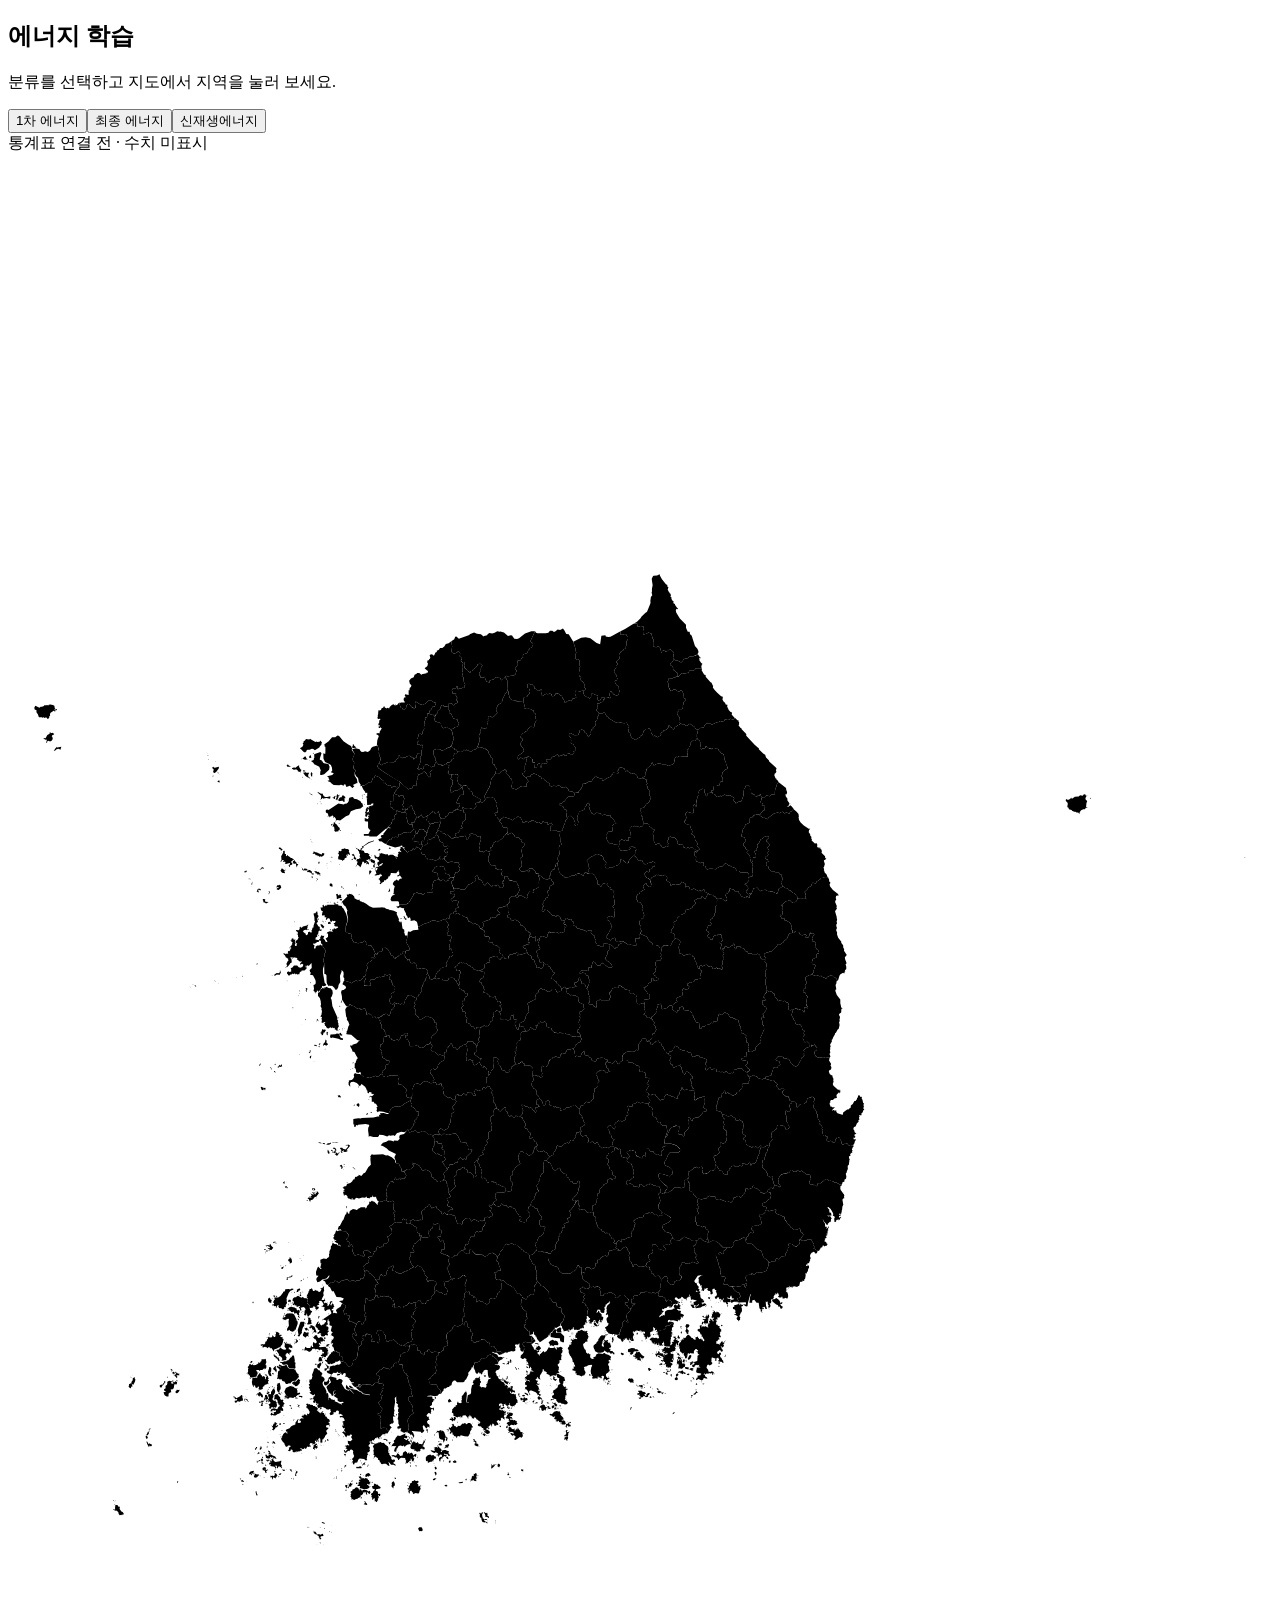
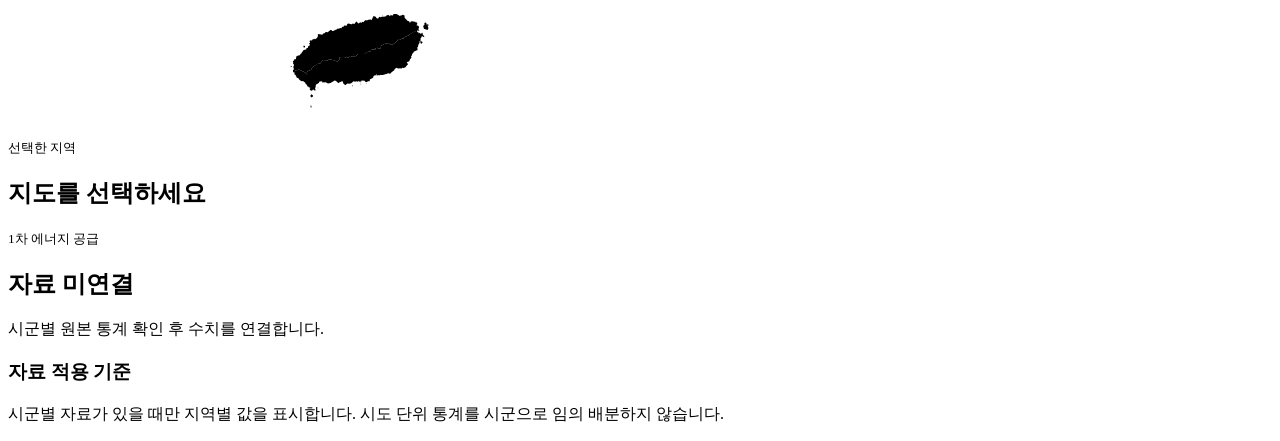
==== energy-integrated/index.html @ 0d411f44 "Create fresh integrated energy assets without stale preview markup" ====
<!DOCTYPE html><html lang="ko"><head><meta charset="utf-8"><meta name="viewport" content="width=device-width,initial-scale=1"><title>한국지리 에너지 탭 미리보기</title><link rel="stylesheet" href="./energy.css"><style id="energy-layout-fix-v5">#energySubtabs{display:grid!important;grid-template-columns:repeat(4,minmax(0,1fr))!important;gap:7px!important}#energySubtabs button{box-sizing:border-box!important;display:block!important;flex:none!important;width:100%!important;min-width:0!important;min-height:48px!important;padding:9px 4px!important}#energyMap{touch-action:none!important}@media(max-width:550px){#energySubtabs{grid-template-columns:repeat(3,minmax(0,1fr))!important}}</style></head><body><main><section class="panel"><h2>에너지 학습</h2><p>분류를 선택하고 지도에서 지역을 눌러 보세요.</p><nav id="modes"><button class="active" data-mode="primary">1차 에너지</button><button data-mode="final">최종 에너지</button><button data-mode="renewable">신재생에너지</button></nav><nav id="energySubtabs" class="subtabs" aria-label="에너지원 종류"></nav><nav id="renewableTabs" class="subtabs" aria-label="신재생에너지 종류" hidden><button type="button" data-renew="solar" class="active">태양광</button><button type="button" data-renew="wind">풍력</button><button type="button" data-renew="hydro">수력</button><button type="button" data-renew="tidal">조력</button></nav><span id="status">통계표 연결 전 · 수치 미표시</span></section><div class="layout"><section class="panel map-panel"><svg id="energyMap" viewBox="0 0 720 900" role="img" aria-label="전국 시군 지도"><g id="mapg"><path id="r0" data-id="r0" d="M421.1,359.6 L420.7,360.0 L420.3,359.9 L419.8,361.1 L419.2,361.4 L419.3,362.2 L418.8,363.3 L419.0,364.2 L419.0,365.3 L417.8,368.6 L417.0,369.0 L416.4,368.9 L414.5,370.0 L414.6,369.6 L414.3,369.3 L413.0,368.2 L413.6,367.4 L413.6,366.9 L411.4,365.3 L409.5,365.5 L408.1,364.9 L406.7,365.9 L406.1,366.0 L406.0,365.6 L405.7,365.5 L405.3,365.9 L404.1,366.3 L403.6,366.0 L402.7,364.9 L401.5,364.4 L401.2,363.4 L400.7,363.3 L400.7,362.6 L401.7,362.5 L402.2,359.5 L403.6,359.4 L404.9,360.0 L405.3,359.4 L405.6,358.0 L406.1,357.5 L407.2,357.5 L407.1,355.3 L406.4,354.4 L406.9,353.2 L406.9,352.3 L407.8,351.8 L408.2,350.9 L409.9,350.2 L409.8,349.3 L409.0,347.2 L408.8,346.0 L408.1,345.1 L407.8,342.1 L406.1,341.2 L405.8,340.6 L404.7,339.5 L404.8,339.3 L404.5,338.9 L401.5,338.3 L400.9,339.1 L400.5,338.7 L399.0,338.3 L398.3,337.9 L397.9,337.3 L397.5,337.4 L397.1,338.4 L396.5,338.7 L395.5,338.7 L395.1,339.2 L394.4,338.8 L394.1,338.2 L394.4,337.6 L394.3,335.0 L393.8,334.1 L392.8,333.4 L392.4,332.1 L392.4,330.6 L392.8,329.7 L392.8,329.2 L393.1,328.0 L393.4,327.5 L393.9,327.5 L394.3,326.9 L396.2,326.7 L396.5,326.4 L396.6,325.6 L397.5,324.9 L398.2,324.1 L398.8,324.6 L400.4,324.6 L400.6,325.1 L400.8,325.1 L403.9,323.7 L405.0,323.6 L405.5,323.0 L406.3,323.1 L406.8,323.5 L407.2,323.1 L408.0,323.0 L408.2,322.3 L408.8,322.0 L409.6,322.4 L410.9,322.3 L411.6,321.7 L412.6,322.1 L413.5,322.0 L414.2,321.3 L415.5,322.6 L416.1,322.7 L416.3,323.0 L416.0,323.1 L416.5,323.8 L416.4,324.5 L416.5,325.0 L416.1,325.4 L417.3,326.9 L417.8,327.1 L417.9,327.7 L420.4,330.3 L420.7,331.0 L420.5,330.8 L420.4,331.1 L420.8,331.7 L425.3,336.5 L427.6,338.5 L427.8,338.7 L427.7,339.0 L428.1,339.5 L430.8,342.0 L431.2,341.9 L431.8,343.8 L433.4,345.3 L433.6,346.0 L437.5,349.6 L437.8,350.1 L437.4,351.0 L437.7,351.8 L437.3,352.8 L437.1,353.1 L437.2,352.5 L436.9,352.6 L436.5,353.9 L437.2,355.6 L437.7,355.6 L438.4,356.0 L437.4,355.6 L437.4,356.1 L438.0,356.3 L439.2,358.0 L438.3,358.5 L438.0,358.9 L437.5,359.0 L437.4,359.3 L437.9,360.0 L437.1,361.4 L436.8,363.6 L436.9,364.0 L436.7,364.9 L436.0,364.7 L435.2,364.8 L434.7,365.0 L434.0,365.9 L432.1,365.4 L431.4,365.8 L431.0,366.4 L430.4,366.5 L429.6,366.4 L428.7,365.3 L428.7,364.9 L428.5,364.6 L427.9,365.6 L427.0,365.5 L426.6,366.0 L425.7,365.8 L425.1,364.9 L424.2,364.7 L423.9,364.2 L423.3,364.2 L423.2,362.5 L422.6,361.4 L422.6,360.5 L421.5,359.6 L421.1,359.6 Z"></path>
<path id="r1" data-id="r1" d="M389.6,274.9 L391.3,280.2 L392.7,281.8 L393.3,283.3 L393.2,284.2 L392.2,285.4 L389.9,286.2 L388.3,286.2 L386.9,287.4 L386.2,287.5 L386.0,287.2 L384.8,287.9 L384.4,288.7 L383.4,289.6 L381.7,288.6 L380.0,288.5 L379.7,288.1 L379.2,288.0 L378.8,286.6 L379.2,285.8 L379.1,285.0 L378.8,284.7 L379.0,283.7 L377.5,282.2 L376.9,281.9 L375.6,283.2 L374.8,283.7 L374.0,282.6 L372.5,283.3 L372.5,283.9 L372.1,284.1 L371.7,281.9 L371.2,280.8 L370.2,280.5 L369.2,280.9 L367.5,280.5 L367.5,278.1 L367.8,277.1 L367.7,276.5 L367.2,276.3 L367.1,275.4 L366.6,273.9 L366.7,273.1 L366.5,273.3 L364.8,272.5 L363.7,273.3 L362.0,273.7 L361.8,273.4 L361.7,271.6 L362.2,270.4 L362.0,269.1 L360.4,269.5 L359.4,269.1 L358.8,269.4 L358.5,268.6 L358.9,267.8 L358.1,267.5 L356.6,267.5 L358.3,266.4 L360.3,264.5 L360.9,263.4 L363.0,261.4 L364.0,260.7 L365.8,256.4 L366.0,255.6 L365.9,254.6 L366.2,252.3 L367.0,251.4 L366.6,249.8 L366.8,249.3 L366.8,247.6 L367.2,245.6 L366.7,242.3 L366.8,241.6 L367.4,240.5 L367.7,240.3 L369.7,240.1 L371.2,239.4 L371.4,240.3 L372.5,242.3 L374.9,245.2 L375.5,245.4 L375.7,246.7 L376.2,246.6 L375.8,248.2 L376.3,249.0 L376.4,249.5 L376.7,249.7 L376.9,250.2 L377.4,250.5 L377.6,251.6 L377.3,252.3 L377.9,252.4 L377.8,253.2 L378.1,253.4 L378.1,253.9 L378.4,254.4 L379.3,254.8 L378.9,255.1 L379.2,256.1 L379.9,256.3 L380.0,256.9 L381.1,258.4 L381.7,258.9 L380.8,259.8 L381.2,259.3 L381.0,259.1 L380.5,259.4 L380.4,260.2 L380.7,261.3 L382.7,264.6 L386.2,268.2 L386.2,269.8 L387.2,272.1 L388.3,272.2 L388.5,273.7 L389.1,273.9 L389.6,274.9 Z"></path>
<path id="r2" data-id="r2" d="M447.5,372.9 L446.4,374.5 L445.8,374.3 L445.5,374.5 L445.1,375.9 L443.4,375.0 L442.4,375.6 L441.3,374.7 L440.2,375.0 L439.5,375.5 L438.4,375.1 L436.4,375.6 L433.1,378.1 L432.7,379.0 L430.8,378.1 L429.9,378.2 L429.4,377.5 L428.4,377.0 L428.2,376.6 L428.8,375.7 L429.0,375.1 L429.4,374.9 L430.1,374.0 L430.7,373.9 L431.1,373.3 L431.0,372.3 L431.3,372.2 L431.0,371.2 L429.7,371.3 L429.4,371.0 L429.8,370.0 L429.6,369.7 L429.0,369.7 L428.7,369.2 L428.7,368.8 L429.2,367.8 L429.3,366.8 L429.7,366.4 L431.0,366.4 L431.4,365.8 L432.1,365.4 L434.0,365.9 L434.7,365.0 L435.2,364.8 L436.0,364.7 L436.7,364.9 L436.9,364.0 L436.8,363.6 L437.1,361.4 L437.9,360.0 L437.4,359.3 L437.5,359.0 L438.0,358.9 L438.3,358.5 L439.2,358.0 L443.2,361.1 L443.3,362.1 L443.8,363.6 L443.4,365.1 L443.3,364.6 L442.9,364.6 L443.0,365.8 L444.1,367.4 L443.9,367.9 L444.1,368.4 L445.1,369.8 L446.3,370.6 L445.1,369.9 L444.7,370.2 L445.2,370.8 L444.0,371.5 L444.2,371.9 L446.0,370.8 L445.8,371.3 L446.2,371.4 L447.5,372.9 Z"></path>
<path id="r3" data-id="r3" d="M440.7,410.5 L439.3,410.1 L439.3,409.5 L439.1,409.1 L437.1,409.1 L436.7,408.6 L434.8,408.5 L433.4,407.3 L433.0,405.7 L432.2,405.4 L431.8,404.6 L432.1,403.5 L433.3,403.0 L432.8,402.5 L433.0,402.0 L431.8,401.7 L431.2,400.6 L431.6,400.3 L432.3,400.5 L432.4,400.3 L432.4,399.5 L433.2,399.3 L432.7,398.2 L433.0,397.3 L433.6,396.8 L432.6,395.2 L432.8,394.7 L434.0,393.5 L432.5,391.8 L432.0,391.6 L432.1,390.8 L433.6,389.4 L433.2,389.2 L433.2,388.8 L432.9,388.5 L432.3,389.1 L431.5,388.8 L431.0,388.9 L429.5,390.2 L428.8,390.4 L427.6,392.8 L426.9,393.1 L426.7,394.2 L427.1,395.0 L426.7,395.2 L426.4,395.8 L426.6,396.3 L426.2,396.9 L425.0,397.0 L426.0,399.0 L426.1,400.2 L425.5,400.8 L425.0,400.6 L424.4,400.9 L424.3,402.7 L423.5,403.7 L423.2,403.4 L423.0,402.2 L422.6,401.3 L422.8,400.6 L422.5,399.9 L421.5,398.5 L420.8,398.0 L421.0,397.1 L421.6,397.0 L421.7,396.7 L420.2,395.9 L420.1,395.0 L418.8,393.8 L419.0,392.8 L420.2,391.3 L420.3,390.7 L419.9,390.4 L419.6,389.4 L418.4,388.9 L417.6,389.2 L418.7,384.4 L419.1,384.2 L419.5,383.2 L419.8,383.1 L420.0,382.7 L419.8,382.3 L419.9,382.1 L422.3,381.0 L422.5,380.4 L422.5,378.6 L423.0,377.7 L423.8,377.9 L425.4,376.4 L426.0,376.5 L426.3,376.2 L427.9,376.3 L428.4,377.0 L429.4,377.5 L429.9,378.2 L430.8,378.1 L432.7,379.0 L433.1,378.1 L436.4,375.6 L438.4,375.1 L439.5,375.5 L440.2,375.0 L441.3,374.7 L442.4,375.6 L443.4,375.0 L445.1,375.9 L445.5,374.5 L445.8,374.3 L446.4,374.5 L447.0,373.4 L447.4,373.1 L449.2,374.7 L450.3,376.0 L450.5,377.7 L450.1,377.7 L450.7,378.3 L450.4,378.4 L450.6,379.3 L451.5,380.8 L453.3,382.5 L456.1,384.3 L457.0,384.4 L456.3,385.1 L456.1,386.4 L456.7,387.1 L456.7,387.4 L457.0,387.6 L457.0,388.3 L457.6,388.9 L457.6,390.1 L458.0,390.4 L457.7,390.7 L457.8,391.1 L459.6,392.7 L460.7,392.6 L461.0,393.4 L460.9,394.8 L461.4,395.0 L461.7,394.8 L461.8,395.5 L462.4,395.4 L462.1,395.1 L462.5,395.0 L462.8,395.2 L462.7,395.8 L463.6,396.4 L463.4,396.8 L463.6,397.1 L463.4,398.0 L465.4,400.0 L465.5,401.0 L466.2,401.4 L465.2,402.1 L465.1,402.5 L465.1,402.2 L464.9,402.1 L464.7,402.6 L465.3,404.5 L464.8,406.1 L464.5,406.3 L464.9,407.5 L464.7,408.2 L465.0,408.3 L465.1,409.2 L466.3,410.4 L466.8,411.9 L466.1,412.0 L465.3,411.8 L463.9,412.4 L463.1,412.4 L462.7,413.1 L461.9,413.6 L461.7,413.9 L460.6,414.4 L460.2,415.6 L458.5,415.1 L458.1,415.3 L457.5,417.0 L456.0,417.8 L455.2,419.0 L453.7,420.4 L454.2,420.9 L454.4,421.5 L454.0,422.4 L454.4,423.2 L454.4,423.9 L454.9,424.3 L454.9,424.5 L453.6,423.8 L452.5,424.0 L451.7,423.8 L450.7,424.3 L450.0,424.1 L449.7,423.2 L448.5,422.0 L448.1,420.9 L447.0,420.9 L446.8,420.4 L445.9,420.0 L445.8,419.5 L444.4,419.2 L444.4,418.6 L444.0,418.3 L442.6,418.1 L442.1,417.5 L441.3,417.2 L440.6,415.7 L440.9,414.9 L440.7,414.6 L441.3,412.8 L441.2,412.3 L440.8,412.1 L440.7,410.5 Z"></path>
<path id="r4" data-id="r4" d="M394.9,290.0 L395.7,290.5 L395.2,290.8 L395.2,291.4 L394.9,291.5 L395.1,292.9 L391.4,292.9 L391.4,293.6 L390.4,294.3 L388.0,294.4 L388.0,294.7 L387.4,295.8 L387.0,295.5 L386.3,295.8 L384.9,295.9 L383.9,295.6 L382.8,296.6 L382.2,297.5 L381.5,297.8 L381.3,296.8 L381.4,295.6 L380.4,295.1 L379.9,294.3 L379.2,294.0 L378.8,293.4 L378.9,292.7 L378.3,291.8 L377.1,290.9 L377.7,289.6 L378.7,289.0 L379.2,288.0 L380.2,288.5 L381.7,288.6 L383.4,289.6 L384.4,288.7 L384.8,287.9 L386.0,287.2 L386.2,287.5 L386.9,287.4 L388.3,286.2 L389.7,286.2 L391.7,285.8 L392.8,284.9 L392.8,284.6 L393.9,286.4 L394.4,286.6 L394.5,287.4 L394.5,287.7 L394.3,287.1 L393.7,287.0 L393.7,287.5 L394.2,287.5 L393.9,287.6 L393.8,288.3 L394.9,290.0 Z"></path>
<path id="r5" data-id="r5" d="M346.8,299.8 L345.7,300.0 L345.7,300.9 L346.6,302.5 L347.9,303.4 L348.0,305.1 L348.4,306.1 L348.0,306.8 L348.0,307.4 L347.2,308.3 L346.1,308.4 L345.6,307.9 L344.8,307.7 L344.8,307.4 L343.9,306.6 L343.8,306.2 L343.0,306.2 L342.6,308.1 L343.1,309.5 L343.0,310.0 L341.8,309.4 L340.0,310.1 L339.5,309.5 L338.5,309.5 L338.0,309.9 L337.1,311.5 L336.7,311.6 L336.1,311.2 L335.7,310.2 L336.1,309.0 L335.9,308.5 L334.0,307.9 L332.9,307.1 L332.6,307.2 L332.2,308.0 L332.1,309.5 L331.5,310.0 L328.4,308.8 L328.0,307.6 L328.0,305.8 L329.1,304.9 L328.1,303.2 L328.4,302.3 L327.7,300.8 L326.9,300.4 L326.3,299.7 L326.2,298.9 L326.5,298.2 L325.3,297.0 L325.2,295.2 L325.6,294.2 L325.3,293.1 L326.0,292.0 L325.7,291.7 L325.4,289.5 L325.6,288.6 L324.6,287.7 L323.8,287.9 L323.2,287.2 L323.4,286.7 L323.1,286.2 L323.2,284.9 L323.7,284.3 L323.7,283.9 L323.3,282.9 L323.4,282.2 L322.0,277.9 L326.5,275.5 L329.1,275.3 L331.7,275.8 L335.3,278.5 L337.3,279.2 L338.0,274.4 L340.3,274.2 L340.5,274.8 L341.9,275.1 L343.2,275.0 L348.9,271.8 L348.9,273.4 L348.7,273.5 L349.2,273.9 L350.4,273.8 L351.3,273.4 L352.1,273.6 L352.4,274.4 L352.9,274.9 L352.6,275.3 L352.6,276.2 L352.9,276.8 L352.3,277.6 L352.2,279.1 L352.4,279.6 L351.9,280.6 L352.0,281.1 L351.5,281.8 L350.7,282.1 L350.5,282.7 L348.9,283.7 L348.8,284.2 L348.2,284.7 L348.0,286.0 L348.5,287.0 L347.9,288.0 L347.3,288.2 L346.5,289.1 L346.4,289.9 L346.6,289.6 L347.2,290.0 L347.1,290.9 L346.3,291.4 L346.4,292.7 L345.4,293.9 L345.7,294.6 L345.6,295.6 L346.2,296.5 L346.5,296.6 L346.5,297.2 L347.1,298.5 L346.8,299.8 Z"></path>
<path id="r6" data-id="r6" d="M414.1,321.4 L413.5,322.0 L412.6,322.1 L411.6,321.7 L410.9,322.3 L409.6,322.4 L408.8,322.0 L408.2,322.3 L408.0,323.0 L407.2,323.1 L406.8,323.5 L406.3,323.1 L405.5,323.0 L405.0,323.6 L403.9,323.7 L400.8,325.1 L400.6,325.1 L400.4,324.6 L398.8,324.6 L398.2,324.1 L397.5,324.9 L396.6,325.6 L396.5,326.4 L396.2,326.7 L394.3,326.9 L393.9,327.5 L393.4,327.5 L393.1,328.0 L391.7,327.6 L391.1,326.3 L390.4,326.4 L390.0,325.7 L388.5,324.5 L387.5,324.9 L387.2,325.5 L386.0,325.8 L385.4,325.0 L384.4,325.2 L383.0,324.3 L382.2,323.5 L382.5,320.9 L381.2,319.3 L381.6,318.8 L381.5,317.7 L382.2,317.2 L382.1,316.4 L382.6,316.1 L383.6,316.3 L384.4,315.8 L384.4,313.8 L384.8,313.4 L384.9,312.1 L385.9,311.2 L385.9,310.3 L385.4,310.3 L384.9,309.7 L385.1,309.3 L384.6,308.3 L384.7,307.3 L384.1,306.0 L383.4,305.5 L382.3,306.1 L381.2,305.9 L380.4,305.2 L379.2,304.9 L378.6,305.5 L377.6,306.0 L376.4,303.8 L376.1,302.7 L376.3,302.4 L376.1,302.1 L376.1,301.3 L375.6,300.5 L376.4,299.5 L376.3,298.6 L377.9,298.9 L379.1,298.3 L380.0,298.2 L380.7,297.5 L381.5,297.8 L382.1,297.6 L382.8,296.6 L383.9,295.6 L384.9,295.9 L386.3,295.8 L387.0,295.5 L387.4,295.8 L388.0,294.7 L388.0,294.4 L390.4,294.3 L391.4,293.6 L391.4,292.9 L395.1,292.9 L395.3,293.5 L395.1,294.0 L396.0,295.6 L396.6,296.6 L397.1,296.6 L397.5,297.2 L397.4,297.7 L397.9,298.4 L400.2,300.9 L400.6,301.0 L401.2,302.0 L401.2,302.5 L401.7,302.9 L401.5,303.9 L402.4,305.2 L404.0,306.9 L406.2,308.9 L407.2,309.1 L407.0,310.9 L407.8,312.2 L408.5,312.6 L408.7,313.4 L409.2,313.7 L409.6,313.6 L409.9,314.1 L409.5,314.5 L409.6,314.8 L410.1,314.9 L409.8,315.4 L410.4,316.1 L410.4,316.6 L411.6,317.9 L412.0,317.9 L412.3,318.2 L412.4,319.0 L412.2,319.0 L412.3,319.4 L414.1,321.4 Z"></path>
<path id="r7" data-id="r7" d="M410.7,418.8 L411.1,419.7 L410.4,420.2 L409.9,421.5 L409.2,420.8 L408.7,422.4 L409.5,423.9 L409.6,424.7 L408.6,425.7 L407.0,424.3 L405.5,423.9 L404.6,424.4 L403.8,424.2 L402.7,422.8 L402.2,423.0 L401.4,422.1 L399.7,421.9 L399.5,421.5 L396.9,420.2 L396.9,419.5 L396.4,418.8 L394.8,420.0 L394.4,419.8 L394.4,419.3 L393.8,419.4 L393.4,419.9 L390.6,418.4 L389.6,419.0 L388.3,418.5 L388.0,417.5 L386.8,416.9 L385.9,417.8 L386.1,416.8 L385.9,415.7 L384.8,414.9 L383.8,414.6 L382.9,415.9 L381.4,416.1 L380.0,415.8 L379.5,416.4 L378.6,416.0 L378.1,416.4 L378.1,416.9 L377.6,417.0 L377.0,415.0 L376.3,414.7 L375.8,414.2 L374.8,413.9 L375.4,413.2 L375.5,412.3 L375.3,411.9 L373.7,410.5 L373.0,411.2 L371.8,410.8 L371.4,411.4 L370.5,410.5 L369.8,410.9 L369.2,410.5 L368.6,411.4 L368.3,411.1 L368.1,411.6 L366.8,412.0 L366.1,413.0 L365.4,413.3 L365.0,412.7 L363.8,412.3 L363.2,411.7 L362.9,411.0 L362.5,410.7 L362.4,410.2 L363.5,408.9 L363.9,408.7 L364.8,409.1 L365.5,408.8 L365.3,407.6 L366.9,407.0 L367.0,406.0 L367.8,406.0 L368.3,405.7 L368.5,405.3 L368.6,403.6 L367.7,403.3 L367.2,402.8 L366.5,403.6 L364.6,403.8 L363.9,404.4 L362.7,404.6 L361.8,403.7 L361.1,402.1 L360.3,402.5 L359.7,402.1 L359.5,402.5 L358.9,402.3 L358.1,400.8 L357.7,400.7 L357.6,400.1 L356.3,399.8 L356.8,399.5 L357.2,398.8 L357.3,397.0 L357.9,396.5 L357.6,395.3 L356.4,394.9 L355.8,394.2 L355.3,394.6 L354.2,394.8 L354.1,395.0 L354.7,395.7 L353.4,396.4 L351.4,396.8 L349.7,396.4 L349.4,396.7 L348.8,396.7 L348.6,396.0 L348.2,395.8 L347.9,394.5 L348.1,393.5 L348.4,393.4 L348.1,392.7 L348.1,391.9 L348.6,391.1 L349.7,390.4 L351.1,391.2 L351.4,390.7 L351.8,390.6 L352.4,391.1 L353.6,391.2 L353.6,390.5 L353.1,389.5 L353.3,389.3 L353.8,389.4 L354.9,389.0 L354.7,387.0 L354.1,385.1 L354.4,384.2 L354.2,383.8 L354.7,383.2 L355.1,383.0 L356.3,383.2 L357.1,382.7 L357.7,383.0 L358.2,382.8 L359.7,383.5 L360.6,382.9 L361.4,382.9 L362.0,381.5 L362.4,381.2 L364.1,381.4 L365.2,382.0 L365.1,382.5 L365.5,383.4 L366.0,383.4 L367.3,384.7 L368.0,384.6 L368.3,385.0 L367.5,386.3 L367.3,387.5 L367.8,388.4 L367.9,391.5 L368.5,392.5 L368.7,393.4 L369.4,393.3 L369.7,392.9 L371.0,392.7 L371.8,393.9 L372.2,394.0 L372.5,394.8 L373.3,395.1 L374.1,394.9 L374.9,394.2 L376.0,394.5 L376.1,394.2 L375.8,393.4 L376.3,392.8 L375.8,392.5 L375.6,391.6 L375.7,391.0 L376.4,390.3 L376.1,389.5 L376.3,389.3 L377.2,388.7 L378.0,389.2 L379.9,389.5 L381.3,391.3 L381.4,391.6 L381.1,392.5 L381.2,392.9 L383.0,393.5 L384.4,393.5 L384.9,395.1 L386.4,395.4 L387.5,394.8 L388.3,395.6 L389.0,395.1 L389.9,395.1 L390.5,395.5 L390.9,396.4 L391.8,396.2 L392.2,397.4 L391.2,397.3 L390.9,398.6 L391.0,399.4 L392.0,400.3 L391.8,402.1 L392.2,403.2 L393.0,403.1 L394.3,404.0 L395.0,403.4 L396.1,403.4 L396.3,404.1 L395.9,404.9 L396.4,405.6 L397.3,405.6 L397.6,407.0 L398.3,407.6 L399.5,407.2 L401.1,407.1 L403.2,407.4 L403.7,406.7 L404.7,406.6 L405.3,406.0 L406.8,405.9 L408.3,404.3 L408.8,404.2 L409.7,404.6 L410.2,405.2 L411.6,405.5 L411.8,405.8 L414.1,406.7 L415.3,408.4 L416.4,408.4 L417.2,409.4 L421.2,409.2 L421.3,409.5 L422.0,410.1 L422.1,411.2 L422.6,411.3 L422.7,411.7 L421.8,412.1 L421.6,412.6 L421.7,414.3 L420.5,415.5 L419.9,415.7 L419.6,416.2 L420.3,416.3 L420.7,416.7 L421.5,417.1 L421.4,417.6 L421.7,418.2 L421.0,419.5 L420.4,419.7 L420.5,420.4 L421.4,421.2 L421.7,421.7 L422.7,421.1 L423.7,421.2 L422.5,422.2 L422.4,423.7 L421.7,423.5 L421.4,423.1 L420.7,422.7 L420.4,423.8 L420.1,423.8 L419.3,423.3 L417.7,422.9 L417.0,421.7 L416.3,421.1 L416.3,420.2 L415.9,419.9 L414.0,419.9 L413.5,419.0 L411.8,418.7 L411.3,418.2 L410.7,418.8 Z"></path>
<path id="r8" data-id="r8" d="M329.7,402.6 L330.2,403.3 L330.8,404.7 L330.8,406.2 L331.2,406.9 L330.8,407.6 L330.9,408.4 L330.0,409.8 L329.1,409.2 L328.5,409.4 L327.6,411.4 L327.2,410.7 L326.4,410.2 L324.9,409.7 L324.1,410.1 L324.0,410.8 L323.5,410.7 L323.3,410.1 L322.9,411.0 L320.8,411.1 L319.7,411.8 L317.2,412.1 L316.5,411.3 L315.2,410.6 L314.5,409.8 L313.8,408.4 L312.9,404.4 L313.5,403.0 L313.5,402.5 L313.1,402.1 L313.2,400.5 L314.2,398.8 L313.9,396.4 L313.8,395.1 L314.1,394.5 L313.9,394.1 L314.6,393.6 L315.2,393.6 L315.2,392.9 L314.6,391.4 L314.5,389.1 L314.2,388.5 L314.5,386.4 L314.3,386.0 L314.7,385.6 L316.1,385.5 L316.0,384.1 L316.6,383.3 L316.6,382.3 L317.0,382.0 L317.7,379.3 L318.6,378.7 L318.4,378.0 L319.6,377.1 L320.3,377.0 L322.1,378.5 L323.1,381.1 L322.8,382.1 L323.1,382.8 L323.6,382.2 L324.5,382.2 L324.9,380.2 L324.3,379.3 L324.2,377.9 L324.7,376.2 L325.2,375.7 L325.3,374.4 L326.6,374.3 L328.1,373.5 L328.5,372.9 L328.7,371.9 L329.5,371.2 L329.4,370.7 L330.4,369.6 L331.4,370.4 L330.8,371.8 L331.3,372.4 L331.3,373.2 L332.6,375.7 L333.0,375.6 L333.8,376.2 L335.0,375.2 L335.6,375.4 L336.1,375.2 L336.5,375.5 L337.6,375.5 L337.8,376.4 L338.6,376.6 L339.9,376.2 L341.2,376.8 L343.0,376.6 L343.3,377.1 L343.3,377.8 L343.8,377.9 L344.8,378.8 L345.7,380.4 L346.2,380.7 L346.5,381.2 L346.2,381.5 L345.2,381.7 L344.0,382.9 L344.5,384.9 L344.1,385.9 L342.0,386.1 L341.1,387.3 L341.1,388.0 L341.3,388.5 L340.8,389.8 L341.5,391.4 L342.6,392.6 L344.0,392.6 L344.7,393.0 L346.1,393.4 L348.1,393.6 L347.9,394.5 L348.2,395.8 L348.6,396.0 L348.8,396.7 L349.4,396.7 L349.7,396.4 L351.4,396.8 L353.4,396.4 L354.7,395.7 L354.1,395.0 L354.2,394.8 L355.3,394.6 L355.8,394.2 L356.4,394.9 L357.6,395.3 L357.8,395.8 L357.9,396.5 L357.4,396.8 L357.3,398.4 L356.9,399.5 L356.4,399.7 L353.8,401.8 L353.9,402.2 L353.6,402.7 L353.5,403.5 L352.8,404.0 L351.8,403.7 L351.5,403.2 L350.9,402.9 L350.6,402.1 L349.9,402.1 L349.2,401.5 L348.8,402.3 L349.1,403.1 L347.8,404.7 L346.2,405.6 L345.6,405.6 L344.7,406.3 L342.9,406.3 L341.9,406.9 L340.7,406.8 L340.2,406.3 L340.0,405.2 L340.9,403.7 L340.4,403.3 L340.2,402.8 L339.2,401.8 L339.0,400.4 L337.9,399.5 L337.1,399.2 L336.7,399.3 L335.8,398.8 L334.6,398.9 L333.7,399.7 L332.3,400.1 L332.0,400.8 L331.4,400.8 L329.9,402.3 L329.7,402.6 Z"></path>
<path id="r9" data-id="r9" d="M376.4,325.3 L376.2,326.7 L375.7,327.0 L375.3,328.0 L375.0,327.8 L374.3,328.3 L373.5,328.3 L373.2,329.0 L371.9,329.8 L371.8,330.5 L372.1,330.8 L371.9,331.3 L370.8,331.6 L370.1,332.2 L368.9,331.7 L368.5,331.2 L367.6,331.6 L367.0,330.5 L366.4,330.1 L366.2,328.4 L365.1,327.0 L364.7,327.2 L364.9,327.3 L364.5,327.6 L363.5,327.6 L363.1,328.1 L362.2,328.4 L361.4,330.9 L360.2,331.5 L359.8,332.4 L358.5,332.9 L357.4,333.8 L355.5,332.6 L354.4,331.1 L354.5,330.1 L353.3,329.1 L353.6,328.3 L353.2,327.5 L353.2,326.8 L353.7,326.2 L353.8,325.5 L352.8,324.9 L352.5,324.0 L351.0,324.3 L347.4,323.5 L346.6,323.9 L346.0,323.7 L342.2,321.4 L342.0,320.9 L341.0,320.3 L340.0,318.4 L339.6,318.2 L338.7,318.4 L338.4,318.9 L337.2,318.9 L336.6,318.5 L336.0,317.5 L335.0,316.8 L335.8,315.7 L335.5,315.0 L335.8,314.6 L335.5,313.6 L335.7,313.3 L335.6,312.9 L336.8,313.0 L337.5,312.3 L338.7,312.1 L339.0,311.7 L339.1,310.9 L339.6,310.7 L340.0,310.0 L341.5,309.4 L343.0,310.0 L343.1,309.5 L342.6,308.1 L343.0,306.2 L343.8,306.2 L343.9,306.6 L344.8,307.4 L344.8,307.7 L345.6,307.9 L346.3,308.5 L347.2,308.3 L347.9,307.6 L348.0,306.8 L348.4,306.1 L348.0,305.1 L347.9,303.4 L346.6,302.5 L345.7,300.9 L345.7,300.0 L346.8,299.8 L347.1,298.7 L346.5,297.2 L346.5,296.6 L346.2,296.5 L345.6,295.6 L345.7,294.6 L345.4,293.9 L346.4,292.7 L346.3,291.4 L347.1,290.9 L347.2,290.0 L346.6,289.6 L346.4,289.9 L346.5,289.1 L347.3,288.2 L347.9,288.0 L348.5,287.0 L348.0,286.0 L348.2,284.7 L348.8,284.2 L348.9,283.7 L350.5,282.7 L350.7,282.1 L351.5,281.8 L352.0,281.1 L351.9,280.6 L352.4,279.6 L352.2,279.1 L352.3,277.6 L352.9,276.8 L352.6,276.2 L352.6,275.3 L352.9,274.9 L352.4,274.4 L352.1,273.6 L351.3,273.4 L350.4,273.8 L349.2,273.9 L348.7,273.5 L348.9,273.4 L348.9,271.8 L351.5,270.5 L356.3,267.6 L358.1,267.5 L358.9,267.8 L358.5,268.6 L358.8,269.4 L359.4,269.1 L360.4,269.5 L362.0,269.1 L362.2,270.4 L361.7,271.6 L361.8,273.4 L362.0,273.7 L363.7,273.3 L364.8,272.5 L366.5,273.3 L366.7,273.1 L366.6,273.9 L367.1,275.4 L367.2,276.3 L367.7,276.5 L367.8,277.1 L367.5,278.1 L367.5,280.5 L369.2,280.9 L370.2,280.5 L371.2,280.8 L371.7,281.9 L372.1,284.1 L372.5,283.9 L372.5,283.3 L374.1,282.6 L374.7,283.6 L374.9,283.6 L376.9,281.9 L377.5,282.2 L379.0,283.7 L378.8,284.7 L379.1,285.0 L379.2,285.8 L378.8,286.6 L379.3,287.9 L378.7,289.0 L377.7,289.6 L377.1,290.9 L378.3,291.8 L378.9,292.7 L378.8,293.4 L379.2,294.0 L379.9,294.3 L380.4,295.1 L381.4,295.6 L381.4,297.7 L380.7,297.5 L380.0,298.2 L379.1,298.3 L377.9,298.9 L376.3,298.7 L376.4,299.5 L375.6,300.5 L376.1,301.3 L376.1,302.1 L376.3,302.4 L376.1,302.8 L376.6,304.4 L377.6,306.0 L378.6,305.5 L379.2,304.9 L380.4,305.2 L381.2,305.9 L382.3,306.1 L383.5,305.5 L384.1,306.0 L384.7,307.3 L384.6,308.3 L385.1,309.3 L384.9,309.7 L385.4,310.3 L385.9,310.3 L386.0,310.6 L385.9,311.2 L384.9,312.1 L384.8,313.4 L384.4,313.8 L384.5,314.6 L384.3,316.0 L383.6,316.3 L382.3,316.3 L382.1,316.4 L382.2,317.2 L381.5,317.7 L381.6,318.8 L381.2,319.3 L382.5,320.9 L382.4,322.8 L382.2,323.4 L383.0,324.1 L382.6,324.9 L380.8,325.9 L379.8,326.7 L379.4,327.6 L379.1,327.8 L378.3,327.4 L378.0,326.6 L377.5,326.5 L376.4,325.3 Z"></path>
<path id="r10" data-id="r10" d="M423.2,403.4 L424.2,404.2 L424.3,404.8 L423.8,405.9 L424.2,407.9 L423.9,408.3 L424.0,408.9 L424.4,410.1 L423.9,411.5 L422.7,411.7 L422.6,411.3 L422.1,411.2 L422.0,410.1 L421.3,409.5 L421.2,409.2 L417.2,409.4 L416.4,408.4 L415.3,408.4 L414.1,406.7 L411.8,405.8 L411.6,405.5 L410.2,405.2 L409.7,404.6 L408.8,404.2 L408.3,404.3 L406.8,405.9 L405.3,406.0 L404.7,406.6 L403.7,406.7 L403.2,407.4 L401.1,407.1 L399.5,407.2 L398.3,407.6 L397.6,407.0 L397.3,405.6 L396.4,405.6 L395.9,404.9 L396.3,404.1 L396.1,403.4 L395.0,403.4 L394.3,404.0 L393.0,403.1 L392.2,403.2 L391.8,402.1 L392.0,400.3 L391.0,399.4 L390.9,398.3 L391.2,397.3 L392.0,397.7 L392.4,397.7 L392.8,396.9 L393.9,396.1 L393.8,395.8 L392.3,394.0 L392.8,393.2 L392.8,392.6 L391.4,390.8 L391.3,389.6 L391.0,389.2 L391.0,388.5 L390.1,387.7 L389.2,387.4 L389.7,386.7 L389.8,385.7 L389.1,384.5 L388.4,382.2 L387.6,382.1 L385.9,381.5 L385.3,380.2 L386.0,379.4 L386.0,379.0 L386.5,378.1 L386.0,376.5 L386.1,375.6 L387.0,374.7 L389.7,375.5 L390.7,374.9 L390.1,371.9 L390.8,370.4 L391.3,370.7 L391.6,371.6 L392.4,371.5 L392.8,371.9 L392.0,370.9 L392.0,369.8 L392.7,366.2 L393.2,365.6 L393.0,364.7 L393.3,363.3 L394.4,362.2 L395.7,361.6 L396.2,361.6 L396.6,361.8 L396.8,363.9 L397.3,364.5 L397.6,365.8 L398.2,365.5 L398.5,364.1 L400.8,363.7 L401.3,363.8 L401.5,364.4 L402.7,364.9 L403.6,366.0 L404.1,366.3 L405.3,365.9 L405.7,365.5 L406.0,365.6 L406.1,366.0 L406.7,365.9 L408.1,364.9 L409.5,365.5 L411.4,365.3 L413.6,366.9 L413.6,367.4 L413.0,368.2 L414.6,369.6 L414.5,370.0 L416.4,368.9 L417.0,369.0 L417.8,368.6 L419.0,365.3 L419.0,364.2 L418.8,363.3 L419.3,362.2 L419.1,361.6 L419.8,361.1 L420.3,359.9 L420.7,360.0 L421.3,359.5 L422.4,360.2 L422.7,360.9 L422.6,361.4 L423.2,362.2 L423.3,364.2 L423.9,364.2 L424.2,364.7 L425.1,364.9 L425.8,365.8 L426.7,366.0 L427.0,365.5 L427.9,365.6 L428.4,365.0 L428.3,364.7 L428.7,364.9 L428.7,365.3 L429.7,366.4 L429.2,366.9 L429.2,367.8 L428.7,368.8 L428.7,369.2 L429.0,369.7 L429.6,369.7 L429.8,370.0 L429.4,371.0 L429.7,371.3 L431.0,371.2 L431.3,372.2 L431.0,372.3 L431.1,373.3 L430.6,373.9 L430.1,374.0 L429.4,374.9 L429.0,375.1 L428.8,375.7 L428.2,376.6 L428.0,376.3 L426.3,376.2 L426.0,376.5 L425.4,376.4 L424.9,376.7 L423.8,377.9 L422.9,377.8 L422.5,378.6 L422.5,380.4 L422.3,381.0 L419.9,382.1 L419.8,382.3 L420.0,382.7 L419.8,383.1 L419.5,383.2 L419.1,384.2 L418.7,384.4 L417.6,389.1 L418.4,388.9 L419.6,389.4 L419.9,390.4 L420.3,390.7 L420.2,391.3 L419.0,392.8 L418.8,393.8 L420.1,395.0 L420.2,395.9 L421.7,396.7 L421.6,397.0 L421.0,397.1 L420.8,398.0 L421.5,398.5 L422.5,399.9 L422.8,400.6 L422.6,401.3 L423.0,402.2 L423.2,403.4 Z"></path>
<path id="r11" data-id="r11" d="M283.9,297.2 L282.3,299.0 L281.3,299.7 L280.7,299.3 L280.5,298.5 L278.8,298.4 L278.1,297.9 L277.5,298.4 L277.4,298.8 L276.8,299.2 L274.4,299.9 L274.2,301.2 L273.5,300.7 L272.7,300.6 L271.9,299.2 L271.7,298.2 L271.4,297.8 L270.9,298.2 L270.3,298.1 L269.9,298.4 L269.6,298.1 L269.3,298.3 L269.1,298.1 L269.0,297.1 L268.5,297.0 L268.4,295.7 L269.5,294.0 L269.2,293.3 L269.5,292.9 L269.5,292.0 L270.4,291.3 L269.7,291.0 L269.0,290.3 L267.5,290.6 L267.4,291.4 L266.5,292.5 L264.9,293.6 L264.4,294.5 L263.4,294.5 L263.3,295.6 L263.1,295.5 L262.3,294.5 L261.9,294.5 L261.4,293.8 L260.2,292.8 L259.8,291.4 L260.3,289.6 L259.2,290.1 L258.0,288.5 L258.5,287.6 L258.5,287.1 L257.3,286.1 L257.6,284.5 L257.2,283.7 L256.3,283.3 L256.1,283.6 L254.6,284.5 L253.8,284.5 L252.9,283.9 L252.6,283.2 L253.0,280.6 L252.5,277.5 L254.2,276.4 L254.7,275.0 L255.4,274.8 L256.8,276.1 L262.8,274.0 L263.0,273.5 L265.5,272.6 L267.1,273.3 L269.4,273.5 L270.9,274.9 L271.2,274.6 L272.9,274.1 L273.3,273.4 L274.3,272.8 L275.8,273.1 L277.2,272.7 L278.7,271.9 L280.0,272.2 L280.4,272.0 L282.5,272.5 L284.8,274.6 L286.4,274.2 L287.1,274.3 L288.4,276.1 L290.0,276.2 L291.1,275.8 L294.5,273.1 L298.1,271.9 L300.2,271.8 L297.6,277.4 L297.9,278.1 L298.8,278.5 L299.1,279.1 L298.9,280.1 L298.5,280.5 L298.4,281.1 L297.2,281.5 L297.0,282.1 L296.4,282.6 L295.9,283.9 L295.2,284.5 L293.6,284.9 L293.2,286.0 L293.5,286.6 L293.1,287.0 L292.6,287.1 L292.0,288.3 L290.4,288.5 L290.0,290.2 L290.1,291.3 L288.8,293.0 L289.2,293.8 L289.9,294.3 L289.3,295.3 L289.2,296.2 L288.2,297.0 L285.6,297.3 L285.1,297.9 L283.9,297.2 Z"></path>
<path id="r12" data-id="r12" d="M302.6,347.1 L301.5,347.7 L301.4,348.9 L301.1,349.4 L300.1,349.8 L299.9,349.4 L300.1,346.8 L299.7,346.4 L298.7,346.5 L298.8,344.9 L297.7,343.7 L296.3,343.0 L295.7,343.6 L294.6,343.6 L293.6,344.7 L292.1,343.8 L290.7,344.9 L290.4,344.6 L290.4,343.5 L290.6,342.8 L293.3,340.9 L293.9,339.9 L293.5,338.6 L291.7,336.2 L291.9,335.7 L293.2,333.8 L293.0,333.1 L292.0,332.3 L292.3,330.9 L293.2,329.9 L294.4,329.7 L294.8,328.9 L295.6,328.7 L296.3,327.4 L297.1,326.6 L297.8,326.3 L299.4,326.5 L299.7,326.3 L300.0,325.4 L299.9,324.7 L300.9,322.7 L300.7,321.7 L300.3,321.0 L300.7,319.8 L300.5,318.9 L300.0,318.4 L299.6,318.3 L299.4,317.9 L299.5,317.0 L298.6,316.8 L298.0,316.3 L296.6,316.0 L295.5,316.1 L293.9,315.5 L294.2,314.1 L293.5,311.6 L293.9,309.5 L295.7,309.2 L295.9,308.3 L297.2,307.1 L296.7,306.2 L297.0,305.5 L297.0,304.7 L295.9,303.7 L295.8,302.9 L296.0,302.0 L296.8,301.8 L297.9,302.3 L299.0,302.3 L299.0,302.7 L299.9,303.4 L299.7,304.6 L300.6,304.6 L301.7,305.8 L303.0,305.6 L303.5,305.1 L304.0,305.2 L304.2,305.8 L304.0,307.3 L304.2,308.9 L306.5,307.5 L307.5,307.7 L308.7,307.3 L309.1,307.4 L310.0,308.9 L311.0,308.8 L312.3,307.2 L314.2,307.8 L314.5,308.3 L315.4,308.6 L315.7,309.3 L315.8,310.0 L316.2,310.1 L317.0,311.7 L317.1,312.4 L317.6,312.7 L318.6,311.6 L319.0,311.7 L319.4,311.3 L320.1,311.3 L320.8,311.7 L321.7,310.2 L322.6,310.1 L323.7,309.6 L323.4,308.5 L322.9,307.5 L323.2,305.7 L323.4,305.6 L325.8,306.2 L327.0,305.8 L328.0,305.8 L327.9,307.3 L328.3,308.6 L330.6,309.6 L331.1,310.1 L332.1,309.5 L332.2,307.8 L332.6,307.2 L333.1,307.2 L334.0,307.9 L335.9,308.5 L336.1,309.0 L335.7,310.2 L336.1,311.2 L336.7,311.6 L337.1,311.5 L338.0,309.9 L338.5,309.5 L339.5,309.5 L340.0,310.1 L339.1,310.9 L339.0,311.7 L338.7,312.1 L337.5,312.3 L336.8,313.0 L335.6,312.9 L335.7,313.3 L335.5,313.6 L335.8,314.6 L335.5,315.0 L335.8,315.7 L335.0,316.8 L336.0,317.5 L336.6,318.5 L336.6,319.2 L336.4,320.0 L335.6,320.8 L335.5,322.2 L334.4,323.6 L334.4,324.3 L334.6,325.5 L333.0,326.9 L333.5,327.5 L332.5,327.7 L331.9,329.3 L332.1,329.8 L332.0,330.7 L331.3,330.9 L331.0,331.9 L330.5,332.0 L329.4,330.0 L328.5,329.5 L328.5,328.7 L326.9,327.8 L325.8,328.2 L325.5,328.6 L325.7,329.1 L325.6,329.5 L325.1,330.0 L325.0,330.8 L324.8,330.9 L322.8,331.1 L320.3,329.8 L319.6,330.5 L319.5,331.3 L320.8,332.9 L320.6,333.4 L320.8,334.1 L320.6,335.4 L321.2,336.0 L322.3,336.4 L322.4,337.3 L323.1,337.9 L323.6,339.0 L322.8,340.1 L321.9,340.4 L322.6,340.9 L322.5,341.2 L321.1,342.3 L319.7,341.3 L318.5,341.8 L318.2,342.8 L317.1,342.7 L316.9,342.2 L316.4,342.0 L316.0,342.2 L315.6,342.6 L314.4,342.7 L313.8,343.2 L313.2,342.1 L312.8,342.0 L311.3,343.2 L310.7,343.1 L309.7,343.8 L309.4,344.4 L308.6,345.0 L307.6,345.1 L307.2,344.6 L306.5,344.9 L306.4,345.1 L306.8,346.0 L307.2,346.1 L307.0,347.1 L306.6,347.5 L304.8,346.9 L304.1,347.2 L304.1,348.8 L303.7,349.4 L303.2,349.2 L303.0,347.3 L302.6,347.1 Z"></path>
<path id="r13" data-id="r13" d="M441.3,417.3 L438.9,418.7 L439.0,419.2 L438.5,419.8 L438.7,420.3 L438.0,421.4 L437.7,421.4 L437.7,421.1 L437.4,420.9 L437.0,421.0 L435.5,420.1 L433.1,419.9 L431.8,419.5 L431.6,419.1 L429.3,419.4 L428.4,419.9 L427.8,419.5 L427.8,419.1 L426.9,417.9 L424.8,418.3 L424.3,419.1 L424.3,419.8 L423.7,420.7 L423.7,421.2 L422.7,421.1 L421.7,421.7 L421.4,421.2 L420.5,420.4 L420.4,419.7 L421.0,419.5 L421.7,418.2 L421.4,417.6 L421.5,417.1 L420.7,416.7 L420.3,416.3 L419.6,416.2 L419.9,415.7 L420.5,415.5 L421.7,414.3 L421.5,413.0 L421.7,412.3 L422.7,411.7 L423.9,411.5 L424.4,410.1 L424.0,408.9 L423.9,408.3 L424.2,407.9 L423.8,405.9 L424.3,404.8 L424.2,404.2 L423.5,403.7 L424.3,402.7 L424.4,400.9 L425.0,400.6 L425.5,400.8 L426.1,400.2 L426.0,399.0 L425.0,397.0 L426.2,396.9 L426.6,396.3 L426.4,395.8 L426.7,395.2 L427.1,395.0 L426.7,394.2 L426.9,393.2 L427.7,392.6 L428.8,390.4 L429.5,390.2 L430.9,388.9 L431.5,388.8 L432.2,389.1 L432.8,388.5 L433.2,388.7 L433.2,389.1 L433.6,389.4 L432.1,390.8 L432.0,391.6 L432.5,391.8 L434.0,393.5 L432.8,394.7 L432.6,395.2 L433.6,396.8 L433.0,397.3 L432.7,398.2 L433.2,399.3 L432.4,399.5 L432.4,400.3 L432.3,400.5 L431.6,400.3 L431.2,400.6 L431.8,401.7 L433.0,402.0 L432.8,402.5 L433.3,403.0 L432.1,403.5 L431.8,404.6 L432.2,405.4 L433.0,405.7 L433.4,407.3 L434.8,408.5 L436.7,408.6 L437.1,409.1 L439.1,409.1 L439.3,410.1 L440.7,410.5 L440.8,412.1 L441.2,412.3 L441.3,412.8 L440.7,414.6 L440.9,414.9 L440.6,415.7 L441.3,417.3 Z"></path>
<path id="r14" data-id="r14" d="M392.8,392.6 L392.8,393.2 L392.3,394.0 L393.6,395.4 L393.9,396.1 L392.8,396.8 L392.5,397.6 L392.1,397.7 L391.8,397.5 L392.2,397.1 L391.8,396.3 L390.9,396.4 L390.1,395.2 L389.0,395.1 L388.3,395.6 L387.5,394.8 L386.4,395.4 L385.1,395.1 L384.8,395.0 L384.4,393.5 L383.0,393.5 L382.0,393.0 L381.4,393.1 L381.1,392.5 L381.4,391.6 L381.3,391.3 L380.2,389.8 L379.9,389.5 L378.0,389.2 L377.3,388.7 L376.1,389.5 L376.4,390.3 L375.7,391.1 L375.8,392.5 L376.3,392.8 L375.8,393.4 L376.1,394.2 L376.0,394.5 L374.9,394.2 L374.1,394.9 L373.3,395.1 L372.5,394.8 L372.2,394.0 L371.8,393.9 L371.0,392.7 L369.7,392.9 L369.4,393.3 L368.7,393.4 L368.5,392.5 L367.9,391.5 L367.8,388.4 L367.3,387.5 L367.5,386.3 L368.3,385.0 L368.0,384.6 L367.3,384.7 L366.0,383.4 L365.5,383.4 L365.1,382.5 L365.2,382.0 L364.9,381.8 L364.1,381.4 L362.4,381.2 L361.8,380.2 L361.4,378.8 L361.7,377.6 L360.9,377.3 L360.7,376.7 L360.5,375.6 L360.7,375.1 L360.4,374.3 L360.5,373.1 L360.3,372.8 L362.3,372.2 L363.6,370.2 L364.9,369.5 L365.0,369.1 L365.6,369.0 L365.5,368.2 L365.9,367.5 L365.9,366.8 L365.7,366.3 L365.9,365.9 L365.2,365.1 L365.5,363.9 L365.2,362.3 L364.2,361.2 L364.3,360.4 L363.8,359.4 L363.8,358.9 L364.4,358.5 L363.9,358.1 L363.7,357.3 L364.1,356.4 L363.4,356.4 L362.4,355.7 L361.6,355.7 L361.4,355.2 L362.5,354.7 L363.0,353.9 L363.1,352.1 L363.5,351.7 L363.8,350.2 L366.2,348.0 L366.9,346.5 L367.9,348.3 L369.4,347.4 L371.4,347.0 L373.0,347.9 L374.8,347.9 L375.7,348.3 L376.2,348.0 L376.7,348.3 L378.6,347.8 L378.7,347.5 L379.4,346.9 L379.6,345.5 L379.5,344.9 L380.3,343.6 L380.7,343.4 L381.5,343.6 L382.0,343.0 L382.7,342.9 L385.6,343.4 L386.2,343.1 L386.9,343.4 L387.3,343.3 L387.4,342.8 L387.0,341.9 L387.3,340.8 L386.7,340.0 L386.9,339.6 L387.9,338.6 L387.9,337.6 L388.4,337.2 L388.8,336.5 L388.8,335.4 L390.0,334.2 L391.3,334.4 L392.6,332.7 L392.8,333.4 L393.8,334.1 L394.3,335.0 L394.4,337.6 L394.1,338.2 L394.5,338.8 L395.1,339.2 L395.5,338.7 L396.5,338.7 L397.1,338.4 L397.7,337.3 L399.5,338.6 L400.5,338.7 L400.9,339.1 L401.5,338.3 L402.5,338.4 L403.0,338.7 L403.8,338.6 L404.7,339.1 L404.7,339.5 L405.8,340.6 L406.1,341.2 L407.7,342.1 L408.1,345.1 L408.8,346.0 L409.0,347.2 L409.3,347.7 L409.9,350.0 L409.9,350.2 L408.2,350.9 L407.8,351.8 L406.9,352.3 L406.9,353.2 L406.4,354.4 L407.1,355.3 L407.2,357.5 L406.1,357.5 L405.6,358.0 L405.3,359.4 L404.9,360.0 L403.6,359.4 L402.2,359.5 L401.7,362.5 L400.7,362.6 L400.7,363.3 L401.2,363.4 L401.3,363.8 L400.8,363.7 L398.6,364.1 L398.2,365.5 L397.7,365.7 L397.3,365.4 L397.3,364.5 L396.8,363.9 L396.6,361.8 L395.7,361.6 L394.2,362.3 L393.2,363.5 L393.0,364.8 L393.2,365.6 L392.7,366.2 L392.1,369.0 L392.0,370.9 L392.8,371.9 L392.4,371.5 L391.6,371.6 L391.3,370.7 L390.8,370.4 L390.1,371.9 L390.7,374.9 L389.7,375.5 L387.0,374.7 L386.0,375.7 L386.0,376.5 L386.5,378.1 L386.0,379.0 L386.0,379.4 L385.3,380.0 L385.5,380.9 L386.3,381.7 L388.4,382.2 L389.1,384.5 L389.8,385.7 L389.7,386.7 L389.2,387.4 L390.1,387.7 L391.0,388.5 L391.0,389.2 L391.3,389.6 L391.4,390.8 L392.8,392.6 Z"></path>
<path id="r15" data-id="r15" d="M327.1,358.8 L327.1,360.4 L326.6,361.0 L326.6,361.4 L326.2,361.6 L326.1,362.1 L325.0,363.1 L325.0,363.7 L323.9,363.6 L322.9,364.2 L321.7,363.3 L319.4,362.8 L319.2,361.8 L318.7,361.6 L318.2,360.8 L317.6,360.4 L316.9,361.2 L315.1,360.7 L313.8,359.6 L312.4,360.2 L310.7,359.8 L309.5,360.3 L308.5,359.7 L308.7,359.1 L308.4,358.6 L305.6,356.6 L305.2,355.8 L304.2,356.0 L303.9,355.8 L303.6,354.8 L302.9,354.8 L301.8,353.7 L301.4,353.8 L300.7,353.1 L300.2,353.2 L299.9,352.7 L299.4,352.6 L299.1,353.2 L297.8,353.7 L297.5,354.7 L295.8,354.8 L295.3,355.3 L294.3,354.8 L294.1,354.3 L293.2,353.6 L293.0,352.8 L293.9,352.6 L294.1,351.9 L294.7,351.4 L294.4,350.7 L294.4,348.6 L295.2,346.2 L295.2,345.3 L295.6,344.5 L295.4,344.2 L295.3,343.7 L295.9,343.6 L296.3,343.0 L298.2,343.9 L298.6,344.6 L298.7,346.5 L300.0,346.6 L300.2,347.1 L299.9,349.6 L300.4,349.8 L301.3,349.2 L301.5,347.7 L302.6,347.1 L303.0,347.3 L303.2,349.2 L303.7,349.4 L304.1,348.8 L304.1,347.2 L304.8,346.9 L306.6,347.5 L307.0,347.1 L307.2,346.1 L306.8,346.0 L306.4,345.1 L306.5,344.9 L307.2,344.6 L307.6,345.1 L308.6,345.0 L309.4,344.4 L309.7,343.8 L310.7,343.1 L311.3,343.2 L312.8,342.0 L313.2,342.1 L313.8,343.2 L314.4,342.7 L315.6,342.6 L316.0,342.2 L316.4,342.0 L316.9,342.2 L317.1,342.7 L318.2,342.8 L318.5,341.8 L319.7,341.3 L321.1,342.3 L322.1,341.5 L322.6,340.9 L321.9,340.4 L322.8,340.1 L323.6,339.0 L323.1,337.9 L322.4,337.3 L322.3,336.4 L321.2,336.0 L320.6,335.4 L320.8,334.1 L320.6,333.4 L320.8,332.9 L319.5,331.3 L319.6,330.5 L320.3,329.8 L322.8,331.1 L324.8,330.9 L325.0,330.8 L325.1,330.0 L325.6,329.5 L325.7,329.1 L325.5,328.6 L325.8,328.2 L326.9,327.8 L328.5,328.7 L328.5,329.5 L329.4,330.0 L330.5,332.0 L330.9,331.9 L331.3,330.9 L332.0,330.7 L332.1,329.8 L331.9,329.3 L332.5,327.7 L333.5,327.5 L333.0,326.9 L334.6,325.5 L334.4,323.7 L335.7,321.8 L335.6,320.8 L336.4,320.0 L336.6,318.5 L337.2,318.9 L338.0,319.0 L339.1,318.3 L339.6,318.2 L340.0,318.4 L341.0,320.3 L342.0,320.9 L342.2,321.4 L346.0,323.7 L346.6,323.9 L347.4,323.5 L351.0,324.3 L352.5,324.0 L352.8,324.9 L353.8,325.5 L353.7,326.2 L353.2,326.8 L353.2,327.5 L353.6,328.3 L353.3,329.1 L354.5,330.1 L354.4,331.1 L355.5,332.6 L357.4,333.8 L358.5,332.9 L359.8,332.4 L360.2,331.5 L361.4,330.9 L362.2,328.4 L363.1,328.1 L363.5,327.6 L364.5,327.6 L364.9,327.3 L364.7,327.2 L365.1,327.0 L366.2,328.4 L366.4,330.1 L367.0,330.5 L367.6,331.6 L368.5,331.2 L368.9,331.7 L370.0,332.2 L370.8,331.6 L371.9,331.3 L372.1,330.8 L371.8,330.5 L371.9,329.8 L373.2,329.0 L373.5,328.3 L374.3,328.3 L375.0,327.8 L375.3,328.0 L375.7,327.0 L376.2,326.7 L376.4,325.3 L377.5,326.5 L378.0,326.6 L378.3,327.4 L379.1,327.8 L379.4,327.6 L379.9,326.6 L380.8,325.9 L381.5,325.7 L381.9,325.1 L382.4,325.2 L383.0,324.3 L384.5,325.2 L385.4,325.0 L385.9,325.8 L387.2,325.5 L387.5,324.9 L388.5,324.5 L390.0,325.7 L390.4,326.4 L391.1,326.3 L391.7,327.6 L393.1,328.0 L392.8,329.2 L392.8,329.7 L392.4,330.6 L392.4,332.1 L392.6,332.7 L391.3,334.4 L390.0,334.2 L388.9,335.2 L388.8,336.6 L388.4,337.2 L387.9,337.6 L387.9,338.6 L386.8,339.6 L386.7,340.0 L387.3,340.8 L387.0,342.0 L387.4,343.1 L386.9,343.4 L386.3,343.1 L385.6,343.4 L382.5,342.9 L381.9,343.1 L381.5,343.6 L380.7,343.4 L380.3,343.6 L379.5,344.9 L379.4,346.9 L378.7,347.5 L378.6,347.8 L376.7,348.3 L376.1,348.0 L375.7,348.3 L374.8,347.9 L372.8,347.9 L371.4,347.0 L369.4,347.4 L367.9,348.3 L366.9,346.5 L366.2,348.0 L363.6,350.5 L363.5,351.7 L363.1,352.1 L363.1,353.7 L362.6,354.6 L361.4,355.1 L361.3,355.4 L360.7,355.7 L358.7,355.5 L358.2,353.9 L356.7,352.7 L356.1,352.7 L355.1,353.2 L354.4,352.4 L353.1,351.8 L352.8,351.1 L351.7,351.7 L351.1,350.1 L350.4,349.9 L350.2,349.2 L349.4,349.5 L348.6,349.5 L347.9,350.2 L347.8,350.9 L347.3,351.3 L347.4,352.0 L347.8,352.2 L347.6,352.7 L344.7,352.5 L344.4,353.4 L343.6,353.8 L343.6,354.4 L340.6,355.8 L339.0,357.1 L338.4,356.7 L338.4,355.6 L337.1,355.6 L335.5,355.0 L334.5,354.2 L334.1,355.5 L333.4,355.6 L332.4,357.5 L330.8,357.5 L330.2,358.1 L329.8,358.0 L329.2,358.6 L327.1,358.8 Z"></path>
<path id="r16" data-id="r16" d="M326.5,298.2 L326.2,298.9 L326.3,299.7 L326.9,300.4 L327.7,300.8 L328.4,302.3 L328.1,303.2 L329.1,305.0 L328.0,305.8 L327.0,305.8 L325.8,306.2 L323.3,305.7 L322.9,307.5 L323.4,308.5 L323.7,309.6 L322.6,310.1 L321.7,310.2 L320.8,311.7 L320.1,311.3 L319.4,311.3 L319.0,311.7 L318.6,311.6 L317.6,312.7 L317.1,312.4 L317.0,311.7 L316.2,310.1 L315.8,310.0 L315.7,309.3 L315.3,308.6 L314.5,308.3 L314.2,307.8 L313.1,307.3 L312.3,307.2 L311.9,307.5 L310.9,308.9 L309.9,308.9 L309.5,307.8 L308.7,307.3 L307.5,307.7 L306.6,307.5 L306.0,307.7 L304.2,308.9 L304.0,307.3 L304.2,305.8 L304.0,305.2 L303.5,305.1 L302.7,305.8 L301.5,305.7 L300.6,304.6 L299.7,304.6 L299.9,303.4 L299.0,302.7 L299.0,302.3 L297.9,302.3 L296.8,301.8 L296.0,302.0 L295.8,302.9 L295.9,303.9 L296.7,304.2 L297.0,304.7 L297.0,305.5 L296.7,306.2 L297.2,307.1 L295.9,308.3 L295.7,309.2 L293.9,309.5 L293.5,311.6 L289.8,311.8 L289.4,311.3 L287.0,311.0 L286.0,310.2 L285.6,309.5 L285.5,308.6 L285.0,307.2 L285.2,306.3 L284.5,305.8 L284.6,305.4 L284.3,304.8 L284.6,303.5 L284.4,300.1 L284.1,299.0 L283.1,298.2 L284.0,297.2 L285.1,297.9 L285.6,297.3 L288.2,297.0 L289.2,296.2 L289.3,295.3 L289.9,294.3 L289.2,293.8 L288.8,293.0 L290.1,291.3 L290.0,290.2 L290.4,288.5 L292.0,288.3 L292.6,287.1 L293.1,287.0 L293.5,286.6 L293.2,286.0 L293.6,284.9 L295.2,284.5 L295.9,283.9 L296.4,282.6 L297.0,282.1 L297.2,281.5 L298.4,281.1 L298.5,280.5 L298.9,280.1 L299.1,279.1 L298.8,278.5 L297.9,278.1 L297.6,277.4 L300.2,271.8 L300.8,272.7 L301.5,273.0 L306.3,273.0 L307.8,272.7 L308.7,271.5 L310.1,271.5 L310.7,272.2 L311.5,272.1 L313.1,270.9 L314.5,271.2 L316.1,270.3 L316.8,271.2 L318.0,273.4 L319.4,273.6 L322.0,277.9 L323.4,282.2 L323.3,282.9 L323.7,283.9 L323.7,284.3 L323.2,284.9 L323.1,286.2 L323.4,286.7 L323.2,287.2 L323.8,287.9 L324.6,287.7 L325.6,288.6 L325.4,289.5 L325.7,291.7 L326.0,292.0 L325.3,293.1 L325.6,294.2 L325.2,295.8 L325.4,297.3 L326.5,298.2 Z"></path>
<path id="r17" data-id="r17" d="M354.3,384.7 L354.1,385.1 L354.7,387.0 L354.9,389.0 L353.8,389.4 L353.3,389.3 L353.1,389.5 L353.6,390.5 L353.6,391.2 L352.4,391.1 L351.8,390.6 L351.4,390.7 L351.1,391.2 L349.6,390.4 L348.6,391.1 L348.1,391.9 L348.1,392.7 L348.4,393.4 L348.0,393.6 L346.1,393.4 L344.7,393.0 L344.0,392.6 L342.6,392.6 L341.5,391.4 L340.8,389.8 L341.3,388.5 L341.1,388.0 L341.1,387.3 L342.0,386.1 L344.1,385.9 L344.5,384.9 L344.0,382.9 L345.2,381.7 L346.5,381.3 L345.5,380.1 L344.8,378.8 L343.8,377.9 L343.3,377.8 L343.3,377.1 L343.0,376.6 L341.2,376.8 L339.9,376.2 L338.6,376.6 L337.8,376.4 L337.6,375.5 L336.5,375.5 L336.1,375.2 L335.6,375.4 L335.0,375.2 L333.8,376.2 L333.0,375.6 L332.6,375.7 L331.3,373.2 L331.3,372.4 L330.8,371.8 L331.4,370.4 L330.4,369.6 L329.4,370.7 L329.5,371.2 L328.7,371.9 L328.5,372.9 L328.1,373.5 L326.6,374.3 L325.4,374.4 L325.2,375.7 L324.7,376.2 L324.2,377.9 L324.3,379.3 L324.9,380.2 L324.6,382.0 L324.3,382.3 L323.6,382.2 L323.1,382.8 L322.8,382.1 L323.1,381.1 L322.1,378.5 L320.2,376.9 L318.4,378.0 L318.1,377.1 L318.2,376.1 L317.8,374.8 L318.2,374.1 L318.2,373.7 L317.0,373.2 L316.5,372.5 L316.3,371.8 L315.9,371.7 L315.8,371.4 L314.4,371.3 L314.3,370.0 L314.9,370.1 L315.7,369.7 L316.4,368.9 L316.7,369.0 L317.9,367.6 L317.9,367.0 L318.7,366.8 L318.8,366.3 L319.1,366.1 L320.3,365.9 L320.9,366.1 L322.2,365.8 L322.6,365.2 L322.9,364.1 L323.9,363.6 L325.0,363.8 L325.0,363.1 L326.1,362.1 L326.2,361.6 L326.6,361.4 L326.6,361.0 L327.1,360.4 L327.1,358.9 L329.1,358.7 L329.8,358.0 L330.2,358.1 L330.8,357.5 L332.4,357.5 L333.4,355.6 L334.1,355.5 L334.5,354.2 L335.5,355.0 L337.1,355.6 L338.4,355.6 L338.4,356.7 L339.0,357.1 L340.6,355.8 L343.6,354.4 L343.6,353.8 L344.4,353.4 L344.7,352.5 L347.6,352.7 L347.8,352.2 L347.4,352.0 L347.3,351.4 L347.8,350.9 L348.0,350.0 L348.6,349.5 L349.4,349.5 L350.2,349.2 L350.4,349.9 L351.1,350.1 L351.7,351.7 L352.8,351.1 L353.1,351.8 L354.4,352.4 L355.1,353.2 L356.1,352.7 L356.8,352.8 L358.2,353.9 L358.7,355.5 L360.7,355.7 L361.4,355.2 L361.6,355.7 L362.4,355.7 L363.4,356.4 L364.1,356.4 L363.7,357.0 L363.7,357.5 L363.9,358.1 L364.4,358.5 L363.8,358.9 L363.8,359.4 L364.3,360.4 L364.2,361.2 L365.2,362.3 L365.6,363.9 L365.2,365.1 L365.9,365.9 L365.7,366.3 L365.9,366.8 L365.9,367.5 L365.5,368.2 L365.6,369.0 L365.0,369.1 L364.9,369.5 L363.6,370.2 L362.3,372.2 L360.3,372.8 L360.5,373.1 L360.4,374.3 L360.7,375.1 L360.5,375.6 L360.7,376.7 L360.9,377.3 L361.7,377.6 L361.4,378.8 L361.8,380.2 L362.4,381.2 L362.0,381.5 L361.7,382.5 L361.4,382.9 L360.6,382.9 L359.7,383.5 L358.2,382.8 L357.7,383.0 L357.1,382.7 L356.3,383.2 L355.6,383.3 L355.1,383.0 L354.3,383.6 L354.3,384.7 Z"></path>
<path id="r18" data-id="r18" d="M295.4,343.6 L295.6,344.5 L295.2,345.3 L295.2,346.2 L294.4,348.6 L294.4,350.7 L294.7,351.4 L294.1,351.9 L293.9,352.6 L293.1,352.8 L293.0,353.2 L293.5,353.9 L294.1,354.3 L294.3,354.8 L295.3,355.3 L295.4,355.9 L296.4,357.1 L296.3,357.7 L295.6,358.2 L295.3,359.3 L295.5,360.2 L295.4,360.6 L294.7,360.3 L293.3,360.5 L291.8,360.3 L290.9,361.2 L289.4,362.0 L287.3,361.3 L287.0,361.0 L286.8,359.7 L287.1,359.1 L287.2,357.7 L286.9,356.2 L286.7,355.8 L286.1,355.7 L285.5,354.3 L284.4,353.1 L283.8,353.0 L283.5,352.4 L284.1,351.7 L284.0,351.4 L282.9,350.3 L282.6,351.0 L281.0,351.6 L280.1,352.7 L278.3,352.6 L277.4,353.0 L277.9,351.6 L278.2,349.9 L277.0,348.3 L277.5,347.9 L276.5,347.7 L275.8,346.5 L275.9,344.2 L274.8,343.5 L274.7,342.5 L273.6,341.1 L273.9,340.7 L272.2,338.8 L271.6,338.9 L270.0,338.0 L268.2,338.3 L267.5,337.5 L268.0,336.5 L267.9,335.8 L268.7,334.6 L268.7,333.3 L268.2,331.6 L268.7,330.2 L269.4,329.5 L268.8,328.8 L269.2,328.1 L269.5,327.2 L269.9,326.5 L270.3,327.1 L271.2,327.1 L271.8,327.5 L272.8,326.8 L272.9,324.9 L273.4,324.1 L273.3,323.1 L273.6,322.4 L273.3,322.0 L273.6,321.5 L273.4,320.9 L273.6,320.4 L274.3,320.7 L275.0,320.3 L275.5,320.9 L276.0,320.9 L276.8,320.4 L278.7,318.4 L278.6,317.7 L278.0,317.3 L278.3,316.7 L277.9,316.3 L278.8,314.6 L278.7,314.0 L280.7,312.9 L281.0,312.2 L281.4,312.0 L281.9,310.0 L282.8,308.5 L282.5,307.8 L283.5,307.3 L284.5,305.8 L285.1,306.2 L285.0,307.3 L285.5,308.6 L285.6,309.5 L286.0,310.2 L287.0,311.0 L289.4,311.3 L289.8,311.8 L293.5,311.6 L294.2,314.1 L293.9,315.5 L295.5,316.1 L296.6,316.0 L298.0,316.3 L298.6,316.8 L299.3,316.9 L299.6,318.3 L300.0,318.4 L300.5,318.9 L300.8,320.0 L300.4,320.5 L300.3,321.0 L300.7,321.7 L300.9,322.7 L299.9,324.7 L300.0,325.4 L299.7,326.2 L299.4,326.5 L297.8,326.3 L296.9,326.7 L296.3,327.4 L295.6,328.7 L294.7,329.0 L294.4,329.7 L293.6,329.8 L292.9,330.2 L292.1,331.7 L292.0,332.4 L293.0,333.1 L293.2,333.8 L291.9,335.7 L291.7,336.3 L293.5,338.6 L293.9,339.9 L293.3,340.9 L290.6,342.8 L290.4,343.5 L290.4,344.6 L290.7,344.9 L292.1,343.8 L293.6,344.7 L294.6,343.6 L295.4,343.6 Z"></path>
<path id="r19" data-id="r19" d="M225.5,359.9 L223.0,357.4 L221.5,356.7 L215.4,352.9 L211.1,349.9 L210.7,349.3 L210.5,348.2 L211.4,346.9 L212.8,348.2 L213.6,347.3 L214.1,347.4 L216.5,346.4 L219.4,346.5 L219.8,346.5 L219.9,346.1 L220.6,346.4 L220.6,345.9 L221.7,344.5 L222.6,343.9 L222.8,343.5 L222.5,342.8 L223.0,342.6 L223.2,342.8 L223.3,343.4 L224.5,344.2 L225.3,343.6 L226.4,343.8 L227.1,343.2 L228.5,342.7 L229.9,343.5 L230.1,343.9 L230.9,343.9 L231.0,344.7 L231.3,344.8 L231.9,344.0 L232.9,343.6 L232.7,342.6 L233.5,341.4 L235.4,341.2 L235.8,341.6 L235.5,341.9 L235.6,342.5 L234.7,343.4 L235.0,344.6 L234.6,345.3 L235.0,345.6 L235.0,346.0 L234.7,347.0 L234.0,348.4 L234.0,349.4 L233.7,349.9 L233.3,349.8 L233.2,350.1 L233.7,350.6 L234.6,350.5 L234.7,350.2 L236.4,350.4 L236.9,349.7 L236.8,349.3 L236.9,348.7 L237.5,348.4 L237.8,347.8 L238.9,347.8 L239.6,348.5 L240.5,348.6 L241.5,349.4 L241.6,350.9 L240.2,352.1 L240.7,353.1 L240.6,353.5 L240.9,353.9 L240.7,354.4 L239.8,355.0 L239.5,354.9 L238.1,352.5 L237.1,351.7 L236.6,352.0 L236.0,352.7 L235.5,352.8 L234.7,353.3 L234.0,353.4 L233.2,352.9 L233.8,353.5 L233.8,353.8 L233.3,354.8 L233.5,355.3 L233.4,355.7 L232.8,357.2 L232.9,358.2 L232.7,358.3 L232.6,359.9 L231.4,360.0 L231.4,359.4 L231.2,359.4 L230.5,360.3 L230.5,361.1 L228.3,361.7 L228.2,362.0 L225.5,359.9 Z M231.4,353.0 L231.3,353.1 L231.6,353.0 L231.4,353.0 Z"></path>
<path id="r20" data-id="r20" d="M242.2,381.5 L241.0,381.2 L240.5,382.0 L240.1,381.7 L239.7,380.4 L238.7,379.9 L238.4,379.1 L238.8,378.4 L238.7,376.9 L239.7,376.5 L240.5,375.6 L241.9,374.8 L241.8,374.3 L242.5,374.2 L243.2,375.6 L244.5,375.3 L245.0,374.4 L245.3,374.5 L245.5,374.6 L245.3,375.0 L245.8,376.8 L245.6,377.5 L246.1,377.6 L246.7,378.5 L246.1,379.0 L246.1,380.3 L244.9,380.7 L243.0,380.7 L242.2,381.5 Z"></path>
<path id="r21" data-id="r21" d="M229.9,380.7 L229.9,381.3 L230.4,381.3 L230.5,381.9 L228.6,381.9 L227.6,380.7 L227.5,379.4 L227.0,378.4 L227.1,378.1 L226.7,377.8 L226.8,375.4 L226.3,375.0 L225.9,375.3 L225.6,375.2 L225.8,374.7 L226.3,374.4 L226.3,373.1 L227.5,373.5 L227.6,372.5 L228.2,372.5 L229.6,371.0 L230.1,371.7 L230.3,371.7 L230.2,372.3 L230.3,372.8 L231.6,374.8 L231.3,375.1 L231.4,375.5 L231.7,376.0 L232.1,375.9 L232.7,377.7 L232.5,378.5 L232.1,378.7 L232.3,379.1 L231.6,379.9 L231.6,380.6 L230.8,380.9 L229.9,380.7 Z"></path>
<path id="r22" data-id="r22" d="M264.8,386.8 L264.4,387.0 L263.9,386.9 L263.3,387.5 L262.8,387.4 L263.4,388.5 L263.0,388.4 L262.0,390.2 L261.3,390.5 L260.9,389.8 L261.0,389.0 L260.4,388.3 L259.2,388.8 L257.6,388.8 L255.6,389.6 L255.1,389.2 L255.3,388.7 L254.7,387.8 L254.9,387.0 L256.4,386.7 L257.4,385.3 L257.5,384.5 L258.9,383.9 L259.0,383.6 L258.2,383.0 L259.0,381.1 L259.0,380.4 L259.7,380.3 L259.8,379.9 L260.7,379.1 L260.7,376.4 L260.3,375.4 L259.4,375.0 L259.4,373.5 L258.9,373.1 L258.9,372.1 L260.1,372.7 L262.7,372.5 L264.9,373.3 L265.6,373.0 L265.8,372.5 L266.8,371.5 L266.2,370.0 L266.3,369.7 L268.4,369.4 L269.1,368.8 L269.5,368.8 L269.7,369.6 L270.5,369.3 L271.1,368.8 L272.3,367.0 L273.1,366.4 L275.2,366.2 L276.8,366.9 L278.6,370.1 L278.3,371.6 L279.1,373.2 L278.8,375.1 L277.1,375.4 L277.5,376.0 L277.6,376.9 L278.5,377.1 L278.7,378.1 L280.2,379.6 L280.0,380.3 L281.3,381.5 L281.4,382.3 L282.1,383.7 L282.6,383.8 L283.0,383.5 L284.4,383.8 L284.3,385.7 L284.5,386.7 L283.6,387.4 L283.0,388.4 L282.3,388.8 L282.1,389.4 L280.7,390.6 L280.2,390.7 L279.2,391.5 L277.9,391.4 L277.3,392.1 L276.7,392.0 L276.8,392.9 L275.9,393.7 L276.1,394.5 L275.2,395.0 L274.8,394.9 L274.5,395.2 L275.3,396.5 L275.0,396.9 L274.4,397.3 L273.6,397.3 L272.5,396.8 L271.1,397.3 L270.8,397.9 L270.4,397.3 L269.9,397.2 L268.9,397.5 L268.4,396.9 L268.9,396.4 L268.6,395.0 L268.9,394.1 L268.5,392.8 L269.1,391.6 L269.0,390.6 L268.8,390.3 L269.1,389.6 L269.1,388.5 L267.4,388.8 L267.0,388.2 L265.6,387.3 L265.0,387.5 L264.8,386.8 Z"></path>
<path id="r23" data-id="r23" d="M258.4,360.9 L256.3,362.4 L254.9,362.4 L253.0,363.5 L251.8,363.4 L252.1,362.1 L251.8,361.8 L251.9,360.8 L251.6,360.7 L252.6,360.5 L252.8,359.6 L253.4,359.2 L253.0,358.7 L253.4,358.1 L253.3,356.6 L252.0,356.0 L252.8,354.8 L252.8,353.6 L254.6,353.8 L255.6,353.2 L256.4,354.0 L256.4,354.8 L255.8,355.6 L256.3,357.9 L256.8,359.0 L258.2,359.4 L258.2,359.8 L257.5,359.9 L257.4,360.2 L258.4,360.9 Z"></path>
<path id="r24" data-id="r24" d="M237.3,389.2 L236.9,391.5 L236.2,391.2 L235.5,391.8 L235.8,392.9 L234.2,393.2 L234.0,392.6 L234.1,392.1 L233.7,391.9 L233.4,391.3 L231.5,391.7 L231.1,391.4 L230.2,391.4 L230.1,390.8 L230.4,390.0 L231.3,389.4 L231.5,388.3 L232.1,387.3 L232.4,387.0 L233.0,387.2 L233.4,386.8 L234.1,385.0 L235.2,384.7 L236.5,384.9 L236.5,384.6 L237.1,385.0 L237.1,385.6 L238.6,386.6 L238.4,387.2 L238.6,387.4 L238.1,388.6 L237.3,389.2 Z"></path>
<path id="r25" data-id="r25" d="M210.6,349.2 L211.1,349.9 L215.4,352.9 L223.0,357.4 L223.6,358.2 L223.2,358.2 L222.9,358.8 L223.2,360.1 L222.6,360.8 L221.9,360.4 L221.6,360.7 L220.0,360.1 L219.6,360.4 L219.1,360.4 L218.6,361.1 L217.8,359.4 L217.3,359.4 L217.0,359.8 L216.4,359.5 L216.0,359.6 L214.8,358.1 L214.1,358.4 L214.2,357.3 L211.9,355.6 L211.8,355.2 L209.1,354.0 L208.7,355.3 L207.7,355.6 L207.6,356.3 L206.8,358.0 L206.4,358.3 L205.4,358.0 L203.5,359.5 L200.7,360.2 L200.9,359.3 L199.8,357.6 L199.4,355.5 L198.2,354.3 L197.4,352.5 L197.9,351.7 L198.0,351.0 L196.9,349.9 L197.2,346.6 L196.4,345.4 L196.5,343.9 L197.1,342.5 L197.3,341.3 L196.0,339.1 L198.1,338.5 L200.2,339.0 L200.5,339.3 L200.5,339.7 L201.2,340.5 L202.3,340.6 L203.4,340.2 L205.0,340.7 L206.3,339.6 L206.9,338.4 L207.8,337.7 L210.5,337.0 L211.4,340.5 L211.2,341.1 L211.5,342.8 L212.3,344.2 L211.7,346.3 L210.5,348.4 L210.6,349.2 Z M199.4,358.7 L199.4,359.2 L199.2,358.1 L199.4,358.7 Z M198.5,338.0 L196.2,338.5 L196.1,337.5 L196.5,336.8 L196.4,336.1 L196.9,336.4 L197.2,337.1 L198.5,338.0 Z"></path>
<path id="r26" data-id="r26" d="M262.4,361.4 L260.9,359.6 L259.6,359.6 L258.4,360.9 L257.4,360.3 L257.5,359.9 L258.2,359.8 L258.2,359.5 L257.0,359.1 L256.5,358.6 L256.1,356.9 L255.8,356.2 L255.9,355.3 L256.4,354.7 L256.4,354.0 L256.1,353.5 L255.5,353.2 L254.6,353.8 L251.1,353.3 L251.0,352.2 L250.3,352.1 L250.9,351.9 L251.1,351.3 L251.3,350.2 L250.9,349.4 L251.3,348.6 L251.3,348.2 L250.2,348.0 L249.8,347.0 L251.1,346.5 L251.3,346.7 L252.5,345.9 L252.8,344.9 L253.9,344.3 L254.1,343.7 L253.9,342.4 L254.4,341.6 L254.4,341.3 L255.1,341.2 L255.7,341.3 L256.1,340.5 L258.0,340.7 L258.8,340.3 L259.6,339.3 L260.3,339.6 L261.6,339.5 L261.7,339.8 L262.4,339.4 L262.4,339.8 L263.6,340.7 L264.6,339.6 L266.8,338.9 L267.5,337.5 L268.2,338.3 L270.0,338.0 L271.6,338.9 L272.4,339.1 L273.9,340.7 L273.6,341.1 L274.7,342.5 L274.8,343.5 L275.9,344.2 L275.8,346.5 L276.5,347.7 L277.5,347.9 L277.0,348.3 L278.2,349.9 L277.9,351.6 L277.4,353.0 L276.9,354.0 L275.6,355.4 L275.2,356.6 L274.4,360.2 L271.5,365.6 L271.1,367.4 L271.3,368.5 L270.7,369.2 L269.6,369.6 L269.0,367.6 L264.8,365.1 L264.4,363.5 L263.9,363.0 L263.2,362.8 L263.0,361.7 L262.4,361.4 Z"></path>
<path id="r27" data-id="r27" d="M250.3,326.8 L249.5,326.9 L249.2,326.7 L247.9,327.1 L246.7,325.5 L246.6,324.2 L244.9,323.6 L244.5,323.7 L243.2,322.9 L242.9,321.6 L243.4,321.2 L243.0,320.5 L243.1,320.2 L243.4,320.2 L244.1,318.8 L244.8,318.4 L244.9,317.0 L246.1,316.4 L246.4,315.0 L247.2,313.9 L248.3,314.1 L248.2,314.6 L248.4,314.7 L250.2,314.6 L251.0,315.2 L251.1,315.5 L251.0,316.5 L251.6,317.1 L251.2,317.7 L251.3,318.4 L252.4,318.9 L253.7,321.5 L256.0,322.1 L256.1,323.2 L256.4,323.4 L256.4,323.7 L257.0,324.0 L256.1,326.3 L254.4,326.5 L253.9,327.3 L253.0,327.5 L252.5,328.2 L252.0,327.5 L250.3,326.8 Z"></path>
<path id="r28" data-id="r28" d="M221.6,373.6 L220.1,373.7 L219.8,373.3 L219.3,373.1 L218.8,372.3 L217.7,372.0 L217.6,371.0 L217.8,370.2 L217.6,369.3 L218.0,368.7 L219.4,368.5 L219.4,366.0 L219.9,364.0 L220.5,364.7 L220.8,364.6 L221.0,364.9 L222.4,365.3 L222.7,365.5 L222.6,366.2 L223.1,366.0 L223.1,365.7 L223.4,365.3 L225.3,365.6 L225.2,366.3 L225.9,367.3 L225.6,367.7 L225.4,368.5 L225.5,369.4 L225.3,369.5 L225.2,370.1 L224.4,370.8 L224.5,371.2 L225.3,371.6 L225.4,371.8 L225.0,372.1 L225.0,372.7 L224.6,373.4 L224.9,373.5 L225.0,373.2 L226.3,373.1 L226.3,374.4 L225.8,374.7 L225.6,375.2 L224.6,375.0 L224.3,375.2 L224.0,374.8 L222.1,374.4 L221.6,373.6 Z"></path>
<path id="r29" data-id="r29" d="M254.8,388.1 L255.3,388.6 L255.2,389.2 L253.9,389.5 L253.3,389.9 L252.9,389.7 L252.6,389.8 L252.0,389.3 L251.9,388.9 L251.4,388.8 L250.4,387.8 L249.5,388.1 L248.8,387.0 L247.3,386.8 L247.2,386.4 L246.5,385.8 L244.8,385.4 L244.8,384.8 L245.8,383.2 L245.7,382.0 L246.3,381.7 L246.2,381.2 L246.6,380.8 L246.6,380.5 L246.1,380.3 L246.1,379.0 L246.7,378.5 L248.9,378.6 L249.1,377.5 L249.0,377.2 L249.9,377.3 L250.5,376.8 L251.3,374.9 L251.7,375.2 L252.3,374.8 L253.3,375.2 L253.3,374.8 L254.0,374.0 L254.8,374.1 L254.8,373.3 L256.8,373.5 L256.8,373.7 L257.6,373.8 L257.8,374.0 L259.3,373.5 L259.4,375.0 L260.3,375.4 L260.7,376.4 L260.7,379.1 L259.8,379.9 L259.7,380.3 L259.0,380.4 L259.0,381.1 L258.2,383.0 L259.0,383.6 L258.9,383.9 L257.5,384.5 L257.4,385.3 L256.4,386.7 L254.9,387.0 L254.8,388.1 Z"></path>
<path id="r30" data-id="r30" d="M244.2,402.7 L241.0,401.6 L240.3,401.8 L240.1,402.1 L239.3,402.1 L239.0,401.4 L238.1,400.9 L238.0,400.1 L237.7,399.9 L237.4,399.0 L236.0,398.9 L235.6,398.4 L235.2,397.2 L235.3,395.9 L235.8,394.8 L236.4,394.4 L235.8,393.8 L235.8,393.5 L237.6,393.8 L237.8,393.5 L238.5,393.6 L239.3,391.9 L239.0,391.0 L239.4,390.1 L240.5,390.7 L242.2,389.3 L243.0,389.3 L243.4,388.2 L243.9,387.8 L245.3,388.6 L245.2,389.5 L245.8,390.5 L245.7,390.8 L246.0,391.5 L246.9,392.0 L247.6,392.0 L247.9,392.6 L247.7,393.3 L248.0,393.4 L247.9,394.2 L249.7,394.6 L250.0,394.2 L250.7,394.0 L250.6,395.4 L248.8,396.3 L248.3,397.2 L249.2,397.8 L249.5,398.4 L249.4,397.9 L250.3,397.3 L250.4,398.0 L249.9,398.5 L250.2,398.9 L249.9,399.9 L248.8,400.2 L248.5,400.4 L248.5,400.8 L247.2,401.9 L247.2,401.6 L246.5,401.7 L245.9,401.2 L246.2,400.1 L246.1,400.0 L245.7,401.1 L245.0,401.8 L244.3,402.1 L244.4,402.4 L244.2,402.7 Z"></path>
<path id="r31" data-id="r31" d="M219.5,389.0 L218.4,389.9 L218.2,390.9 L217.3,390.4 L215.3,393.0 L214.2,392.6 L212.9,391.6 L211.5,391.5 L210.9,390.3 L212.8,389.6 L212.8,389.2 L212.3,389.1 L212.6,388.1 L214.0,387.8 L213.7,387.4 L216.6,383.7 L217.7,384.2 L217.9,383.5 L217.6,383.9 L217.2,383.5 L216.9,383.6 L216.9,383.1 L218.5,381.2 L218.9,380.0 L218.8,379.5 L219.3,379.0 L220.1,379.0 L220.3,378.7 L220.4,378.0 L220.2,377.1 L220.4,376.4 L221.1,376.2 L221.2,375.7 L221.0,375.4 L221.2,374.4 L221.1,373.7 L221.7,373.6 L222.1,374.4 L224.0,374.8 L224.3,375.2 L224.6,375.0 L225.4,375.3 L225.8,375.1 L225.9,375.3 L226.3,375.0 L226.7,375.3 L226.7,377.8 L227.1,378.1 L227.0,378.4 L227.5,379.4 L227.6,380.7 L228.6,381.9 L230.5,381.9 L230.4,382.7 L230.9,384.9 L229.3,386.6 L228.2,386.8 L227.7,386.2 L226.2,386.6 L225.7,386.3 L223.7,387.6 L222.7,387.4 L222.3,387.9 L222.4,388.8 L222.0,389.3 L221.6,389.5 L221.5,389.1 L220.9,388.9 L220.1,389.2 L219.5,389.0 Z"></path>
<path id="r32" data-id="r32" d="M223.8,393.9 L223.6,394.3 L220.5,395.1 L216.1,393.6 L215.3,393.0 L217.3,390.4 L218.2,390.9 L218.4,389.9 L219.4,389.0 L220.1,389.2 L220.9,388.9 L221.5,389.1 L221.6,389.5 L222.4,388.8 L222.3,387.9 L222.7,387.4 L223.7,387.6 L225.7,386.3 L226.2,386.6 L227.7,386.2 L228.2,386.8 L229.3,386.6 L230.9,384.9 L231.4,384.9 L231.8,385.0 L232.4,387.0 L231.6,388.0 L231.3,389.4 L230.2,390.3 L230.2,391.4 L231.1,391.4 L231.5,391.7 L233.4,391.3 L233.7,391.9 L234.1,392.1 L234.1,393.2 L235.6,393.0 L235.8,393.8 L236.4,394.4 L235.8,394.8 L235.3,396.3 L234.3,395.6 L234.0,394.8 L233.2,395.0 L232.5,394.5 L232.6,395.0 L232.0,395.4 L231.8,396.0 L231.3,396.1 L230.7,395.5 L230.4,396.5 L229.9,396.8 L228.2,397.1 L227.6,397.9 L227.1,397.5 L226.7,396.7 L225.8,396.2 L225.6,395.2 L225.9,395.1 L225.8,394.8 L225.2,394.9 L224.5,394.4 L224.7,394.1 L223.8,393.9 Z M202.4,394.8 L202.6,394.5 L202.8,394.7 L201.5,395.9 L201.2,397.1 L201.5,396.6 L202.5,396.9 L202.9,397.1 L202.8,397.5 L203.3,398.1 L204.9,398.1 L205.0,398.5 L205.7,398.7 L205.9,398.8 L205.5,399.7 L206.2,399.9 L206.0,400.2 L206.4,400.5 L206.7,400.4 L206.3,401.3 L209.0,402.6 L209.1,403.2 L208.7,404.5 L209.0,404.4 L209.1,404.0 L209.3,404.3 L209.1,404.7 L208.6,404.9 L209.0,405.6 L208.7,406.4 L208.5,406.6 L208.0,405.8 L208.1,404.9 L208.5,404.8 L208.6,404.3 L207.9,403.7 L206.9,403.5 L206.4,402.4 L206.5,401.4 L206.2,401.3 L206.0,402.1 L205.2,401.6 L205.1,402.1 L204.4,402.0 L204.1,402.4 L205.3,403.3 L205.7,404.5 L205.5,404.7 L204.7,404.2 L204.4,404.7 L204.0,404.3 L204.4,403.7 L204.3,403.1 L204.3,403.4 L203.3,404.0 L203.0,404.0 L202.7,403.2 L201.9,403.2 L201.6,404.5 L201.2,405.0 L201.2,405.5 L200.5,406.4 L200.3,405.7 L199.3,405.0 L198.7,404.9 L198.3,405.8 L198.0,405.8 L198.5,404.8 L198.9,404.8 L198.8,403.9 L199.1,403.7 L199.0,402.9 L198.5,402.8 L198.5,402.2 L198.8,402.2 L198.9,401.6 L199.8,401.6 L200.2,401.2 L201.0,401.2 L200.4,400.6 L200.3,399.9 L200.6,399.0 L200.2,398.6 L199.9,397.2 L199.5,397.0 L199.3,396.2 L198.4,395.9 L198.3,395.5 L197.8,395.1 L199.6,396.0 L200.0,395.8 L200.0,396.4 L200.4,396.5 L201.1,396.0 L200.8,395.8 L202.0,394.9 L201.4,394.1 L202.2,394.3 L205.3,392.1 L208.4,391.0 L208.6,391.3 L205.6,392.4 L202.2,394.6 L202.4,394.8 Z M207.0,407.3 L207.3,406.9 L208.0,406.9 L207.0,407.3 Z M206.7,399.7 L207.0,399.6 L207.1,399.7 L206.8,400.0 L206.7,399.7 Z M205.5,402.6 L205.7,402.2 L205.8,402.2 L205.9,402.8 L205.5,402.6 Z M205.5,402.3 L205.4,402.1 L205.6,402.1 L205.5,402.3 Z M191.5,419.2 L191.6,419.1 L191.7,419.4 L191.6,419.4 L191.5,419.2 Z M190.8,418.4 L190.7,418.2 L191.1,418.0 L191.3,418.5 L190.8,418.4 Z M189.8,417.5 L190.1,416.9 L190.6,417.7 L190.1,417.9 L189.8,417.5 Z M184.7,417.4 L183.4,417.0 L183.2,416.4 L183.4,415.6 L184.2,415.5 L184.7,415.8 L184.9,417.1 L184.7,417.4 Z"></path>
<path id="r33" data-id="r33" d="M270.3,437.4 L271.1,439.0 L270.5,440.4 L269.6,441.5 L268.7,440.7 L268.8,440.3 L268.0,439.2 L266.8,438.9 L266.2,438.1 L265.4,438.7 L264.7,438.3 L264.6,438.0 L263.9,437.9 L263.1,437.2 L262.2,437.2 L262.3,436.3 L261.7,435.9 L261.8,435.4 L261.3,434.6 L260.2,434.6 L259.0,433.9 L258.9,433.5 L257.8,433.5 L256.9,433.0 L257.1,432.9 L256.8,432.6 L255.9,432.4 L254.7,433.1 L253.5,432.6 L254.0,431.7 L254.9,431.7 L255.2,431.5 L255.1,431.4 L255.6,431.5 L255.1,430.8 L254.6,430.6 L255.1,429.8 L255.9,429.4 L256.8,429.3 L255.9,427.4 L256.7,426.5 L256.7,425.6 L253.8,424.9 L253.3,425.8 L252.3,425.2 L252.2,424.8 L252.4,424.5 L254.3,422.9 L254.6,422.2 L254.1,421.4 L253.4,421.7 L252.1,421.3 L251.9,421.0 L252.0,420.1 L253.9,420.0 L254.2,419.5 L253.9,418.3 L254.9,418.2 L255.7,418.7 L256.1,418.3 L256.8,418.4 L258.0,418.9 L259.2,418.8 L259.9,419.1 L260.4,418.8 L261.1,417.7 L262.1,416.6 L262.1,415.9 L262.3,416.1 L263.4,415.8 L264.4,415.2 L264.6,414.8 L266.0,414.6 L266.2,413.9 L266.0,413.4 L266.3,412.8 L265.9,412.0 L266.4,411.3 L266.9,411.2 L267.2,410.7 L267.7,410.9 L267.6,411.5 L268.1,412.2 L268.1,413.2 L269.0,413.3 L269.2,413.7 L269.5,413.6 L270.4,414.9 L270.7,415.8 L271.7,416.7 L273.2,415.0 L274.8,416.8 L275.7,417.3 L276.3,416.4 L277.6,416.6 L278.0,417.2 L278.2,416.7 L279.1,416.3 L279.6,416.7 L280.1,417.8 L281.7,418.1 L281.7,417.8 L282.5,417.3 L282.2,416.5 L282.6,415.8 L281.5,415.4 L281.4,415.0 L282.2,414.2 L282.6,413.3 L282.8,411.9 L283.3,411.6 L284.9,411.6 L284.7,412.1 L285.7,413.8 L289.6,414.5 L290.0,415.2 L290.1,416.2 L290.4,416.6 L291.0,416.7 L291.1,417.2 L290.7,417.7 L291.1,418.1 L291.2,419.0 L291.4,419.4 L291.1,419.6 L290.9,420.7 L290.3,420.9 L290.4,421.7 L289.1,422.4 L288.7,422.9 L286.6,422.8 L286.7,423.1 L285.6,424.1 L285.9,424.7 L285.7,426.6 L285.3,426.5 L284.9,426.9 L284.6,427.7 L284.1,427.7 L283.0,428.8 L282.3,428.5 L281.6,429.1 L279.6,429.3 L278.7,430.9 L279.6,431.7 L280.4,432.8 L280.0,433.2 L279.0,433.2 L278.8,433.8 L278.3,433.9 L277.8,435.1 L276.6,435.0 L276.2,435.2 L275.9,434.7 L275.4,434.6 L274.8,435.1 L274.8,435.7 L273.2,436.6 L272.2,436.7 L271.5,437.3 L270.3,437.4 Z"></path>
<path id="r34" data-id="r34" d="M236.5,384.9 L234.3,384.8 L233.1,387.1 L232.4,387.0 L231.8,385.0 L230.9,384.9 L230.4,382.7 L230.5,381.6 L229.9,381.3 L229.9,380.6 L230.8,380.9 L231.6,380.6 L231.6,379.9 L232.3,379.1 L232.1,378.7 L232.5,378.5 L232.6,377.7 L233.5,378.2 L235.4,376.2 L235.6,376.8 L236.3,377.4 L236.3,377.9 L238.9,377.4 L238.8,378.4 L238.4,379.1 L238.6,379.6 L239.7,380.4 L239.9,381.4 L240.5,382.0 L240.2,382.6 L240.4,382.8 L239.6,383.7 L239.5,384.3 L238.9,385.4 L238.8,386.2 L238.9,386.6 L238.6,386.6 L238.1,386.1 L237.4,385.9 L236.8,384.7 L236.5,384.6 L236.5,384.9 Z"></path>
<path id="r35" data-id="r35" d="M242.4,339.6 L242.4,341.7 L242.6,341.9 L242.4,342.2 L243.1,343.4 L243.0,343.6 L243.4,343.9 L243.4,345.3 L244.0,346.0 L243.6,346.6 L243.6,347.1 L243.0,347.6 L243.0,348.7 L242.0,348.8 L241.3,349.4 L240.3,348.6 L239.6,348.5 L238.9,347.8 L237.8,347.8 L237.5,348.4 L236.9,348.7 L236.8,349.3 L236.9,349.7 L236.4,350.4 L235.7,350.2 L234.6,350.2 L234.6,350.5 L233.9,350.6 L233.4,350.4 L233.3,349.9 L233.6,350.0 L234.0,349.4 L234.0,348.4 L234.7,347.0 L235.0,346.0 L235.0,345.6 L234.6,345.3 L235.0,344.6 L234.7,343.4 L235.6,342.5 L235.5,341.9 L235.8,341.6 L235.5,341.3 L235.7,340.6 L235.4,340.2 L235.9,339.0 L235.8,338.6 L236.1,338.2 L235.8,337.6 L236.3,336.7 L235.7,336.5 L235.2,337.0 L234.0,336.2 L233.0,336.3 L233.2,335.0 L233.8,334.5 L233.5,334.0 L233.6,333.3 L232.9,332.3 L233.7,331.9 L234.0,330.4 L235.1,330.3 L235.3,330.7 L236.1,330.4 L236.0,329.4 L237.1,327.4 L236.9,326.6 L237.2,325.3 L237.0,324.8 L237.3,323.9 L237.1,323.5 L237.9,322.0 L237.4,321.3 L238.0,320.9 L238.4,321.1 L238.8,320.2 L238.8,319.0 L239.3,318.6 L240.4,319.1 L241.4,319.1 L241.5,319.4 L242.1,319.6 L242.3,319.3 L242.3,319.6 L243.1,320.1 L243.0,320.5 L243.4,321.2 L242.9,321.6 L243.2,323.0 L244.5,323.7 L244.9,323.6 L246.6,324.2 L246.7,325.5 L247.9,327.1 L249.2,326.7 L249.5,326.9 L250.5,326.8 L252.0,327.5 L253.1,329.3 L253.2,330.7 L253.7,331.9 L253.6,333.2 L253.8,333.8 L253.3,334.7 L253.3,335.7 L252.0,337.7 L250.2,338.3 L248.4,339.5 L247.0,339.8 L246.1,339.1 L243.8,338.9 L242.4,339.6 Z"></path>
<path id="r36" data-id="r36" d="M290.4,377.4 L289.4,378.3 L288.4,378.3 L287.7,379.3 L287.2,379.5 L286.9,379.1 L282.4,377.5 L281.6,378.3 L280.9,378.6 L280.2,379.6 L278.7,378.1 L278.5,377.1 L277.6,376.9 L277.5,376.0 L277.1,375.5 L278.8,375.1 L279.1,373.2 L278.3,371.6 L278.6,370.1 L276.9,367.0 L275.3,366.2 L273.1,366.4 L272.3,367.0 L271.3,368.5 L271.1,367.4 L271.5,365.6 L274.5,360.1 L275.1,356.9 L275.6,355.4 L276.9,354.0 L277.4,353.0 L278.3,352.6 L280.1,352.7 L281.0,351.6 L282.6,351.0 L282.9,350.3 L284.1,351.7 L283.5,352.4 L283.8,353.0 L284.4,353.1 L285.5,354.3 L286.1,355.7 L286.7,355.8 L286.9,356.2 L287.2,357.7 L287.1,359.1 L286.8,359.7 L287.0,361.0 L287.3,361.3 L289.4,362.0 L290.9,361.2 L291.8,360.3 L293.3,360.5 L294.7,360.3 L295.4,360.6 L295.5,360.2 L295.3,359.3 L295.6,358.2 L296.3,357.7 L296.4,357.1 L295.4,355.9 L295.3,355.3 L295.8,354.8 L297.5,354.7 L297.8,353.7 L299.1,353.2 L299.4,352.6 L299.9,352.7 L300.4,353.3 L300.7,353.1 L301.4,353.8 L301.8,353.7 L302.9,354.8 L303.6,354.8 L303.9,355.8 L304.2,356.0 L305.2,355.8 L305.6,356.6 L308.4,358.6 L308.7,359.1 L308.5,359.7 L309.5,360.3 L310.7,359.8 L312.4,360.2 L313.8,359.6 L315.1,360.7 L316.9,361.2 L317.6,360.4 L318.2,360.8 L318.7,361.6 L319.2,361.8 L319.4,362.8 L321.7,363.3 L322.9,364.2 L322.6,365.2 L322.2,365.8 L320.9,366.1 L320.3,365.9 L319.1,366.1 L318.8,366.3 L318.7,366.8 L317.9,367.0 L317.9,367.6 L316.7,369.0 L316.4,368.9 L315.7,369.7 L314.9,370.1 L314.3,370.0 L314.4,371.3 L315.8,371.4 L315.9,371.7 L316.3,371.8 L316.5,372.5 L317.0,373.2 L318.1,373.6 L318.3,373.9 L317.8,374.8 L318.2,376.1 L318.1,377.1 L318.6,378.7 L317.7,379.3 L317.0,382.0 L316.6,382.3 L316.6,383.3 L316.0,384.1 L316.1,385.5 L314.7,385.6 L314.3,386.0 L313.0,385.8 L311.7,385.0 L311.0,385.5 L309.4,385.6 L308.8,385.2 L309.0,384.4 L309.3,384.1 L309.0,383.8 L309.1,383.2 L310.2,381.9 L309.4,380.9 L307.4,382.2 L307.5,380.8 L307.3,380.6 L305.7,380.7 L304.7,380.1 L304.1,381.2 L303.6,381.6 L302.5,380.5 L301.7,380.6 L301.1,381.1 L300.8,380.4 L299.2,379.7 L298.6,379.8 L298.3,379.4 L297.8,380.5 L297.5,380.1 L296.5,380.8 L295.0,380.0 L294.4,380.9 L293.9,380.9 L293.2,380.8 L292.7,379.3 L291.9,378.0 L290.4,377.4 Z"></path>
<path id="r37" data-id="r37" d="M302.1,409.6 L300.7,409.9 L300.4,408.7 L299.3,407.5 L299.1,407.6 L298.7,406.8 L297.6,407.1 L296.9,406.8 L296.6,407.4 L297.1,408.4 L296.4,409.1 L296.0,408.3 L295.3,407.8 L294.7,408.5 L292.3,408.7 L291.9,407.8 L291.3,407.7 L291.2,407.3 L292.6,405.8 L292.7,404.6 L292.3,402.4 L292.1,402.3 L292.2,402.1 L292.1,400.9 L293.2,400.1 L292.5,397.0 L292.9,395.1 L293.7,394.5 L294.1,393.7 L294.1,392.6 L292.4,391.9 L292.5,391.5 L292.2,391.2 L292.5,390.7 L292.2,390.4 L291.6,390.3 L291.0,389.2 L289.9,389.4 L288.7,388.9 L288.5,388.1 L286.9,386.6 L284.8,387.7 L284.2,387.0 L284.6,386.7 L284.3,385.7 L284.4,383.8 L283.0,383.5 L282.6,383.8 L282.1,383.7 L281.4,382.3 L281.3,381.5 L280.0,380.3 L280.9,378.6 L281.6,378.3 L282.4,377.5 L286.9,379.1 L287.2,379.5 L287.7,379.3 L288.3,378.3 L289.5,378.2 L290.4,377.4 L291.9,378.0 L292.7,379.3 L293.2,380.8 L293.9,380.9 L294.4,380.9 L295.0,380.0 L296.5,380.8 L297.5,380.1 L297.8,380.5 L298.3,379.4 L298.6,379.8 L299.2,379.7 L300.8,380.4 L301.1,381.1 L301.7,380.6 L302.5,380.5 L303.6,381.6 L304.1,381.2 L304.7,380.1 L305.7,380.7 L307.3,380.6 L307.5,380.8 L307.4,382.2 L309.4,380.9 L310.2,381.9 L310.1,382.3 L309.1,383.0 L309.0,383.5 L309.3,384.1 L309.0,384.4 L308.8,385.2 L309.4,385.6 L309.7,385.4 L310.3,385.6 L311.7,385.0 L313.0,385.8 L314.3,386.0 L314.5,386.4 L314.2,388.5 L314.5,389.1 L314.6,391.4 L315.2,392.9 L315.2,393.6 L314.6,393.6 L313.9,394.1 L314.1,394.5 L313.8,395.1 L313.9,396.4 L314.2,398.8 L313.2,400.5 L313.1,402.1 L313.5,402.5 L313.5,403.0 L313.2,403.6 L312.1,404.6 L311.2,407.6 L310.4,407.5 L310.1,407.8 L309.1,409.4 L309.1,410.7 L308.2,411.4 L308.3,412.6 L307.5,413.2 L305.7,413.0 L305.4,412.7 L304.9,412.6 L303.7,411.3 L301.9,411.0 L302.1,409.6 Z"></path>
<path id="r38" data-id="r38" d="M252.8,305.8 L253.4,306.6 L253.0,307.1 L254.1,307.5 L255.0,307.2 L255.3,307.4 L255.0,308.3 L255.4,308.7 L255.4,309.2 L256.0,309.9 L255.5,310.4 L255.5,311.1 L256.1,312.0 L255.9,312.7 L255.0,313.0 L253.6,314.2 L253.3,313.4 L252.8,313.0 L250.9,313.1 L250.9,315.1 L249.8,314.5 L248.4,314.7 L248.2,314.6 L248.3,314.1 L247.2,313.9 L246.4,315.0 L246.1,316.4 L244.9,317.0 L244.8,318.4 L243.8,319.2 L243.2,320.3 L242.3,319.6 L242.3,319.3 L242.1,319.6 L241.5,319.4 L241.4,319.1 L240.4,319.1 L239.6,318.6 L240.0,318.1 L240.2,317.1 L241.1,316.4 L241.8,314.9 L243.0,314.8 L243.2,314.6 L243.4,313.6 L243.8,313.3 L243.6,312.6 L242.3,312.2 L241.4,311.4 L239.3,311.4 L237.6,313.2 L236.2,313.9 L234.7,313.4 L232.2,311.8 L231.8,313.3 L232.2,315.1 L231.5,315.7 L230.0,315.1 L228.4,313.3 L227.7,313.3 L227.0,314.0 L226.7,315.9 L225.1,316.7 L224.6,315.5 L224.1,315.5 L223.6,315.2 L223.0,313.2 L223.2,312.7 L223.9,312.5 L226.0,312.5 L226.0,311.9 L225.6,311.7 L225.3,310.4 L225.9,309.4 L226.5,309.6 L226.3,309.2 L226.5,308.9 L226.0,308.8 L226.2,307.8 L228.2,308.1 L228.2,305.5 L228.7,305.5 L228.8,304.2 L229.5,303.6 L229.8,302.6 L228.9,301.7 L228.5,300.1 L229.5,298.7 L231.1,298.1 L231.6,296.6 L232.7,296.1 L233.1,295.6 L234.3,295.7 L235.6,296.8 L235.7,296.3 L238.4,295.8 L238.4,295.4 L238.8,295.6 L238.8,295.8 L239.3,294.7 L237.4,293.1 L237.6,292.4 L237.8,292.6 L238.9,291.7 L239.2,290.4 L239.1,289.9 L238.6,289.4 L239.0,289.0 L239.0,288.4 L239.8,288.4 L239.9,287.7 L240.2,287.7 L240.6,287.0 L240.3,286.2 L240.4,286.0 L240.1,285.7 L240.5,285.1 L241.0,285.3 L241.4,284.8 L242.3,285.6 L242.7,285.6 L243.5,284.0 L244.3,283.6 L244.2,282.9 L245.3,282.6 L246.1,281.4 L247.4,281.4 L248.5,280.6 L249.4,279.1 L251.0,278.7 L252.5,277.5 L253.0,280.6 L252.6,283.2 L252.9,283.9 L253.8,284.5 L254.6,284.5 L256.1,283.6 L256.3,283.3 L256.7,283.4 L257.2,283.7 L257.6,284.5 L257.3,286.1 L258.5,287.0 L258.5,287.6 L257.9,288.5 L259.2,290.1 L259.0,291.1 L258.7,291.7 L258.7,292.9 L259.0,294.0 L259.0,294.6 L258.6,295.2 L258.9,296.6 L258.5,297.5 L259.6,298.2 L259.5,299.2 L259.7,300.9 L260.4,302.1 L260.3,302.6 L259.9,303.0 L259.9,304.2 L258.7,304.0 L258.0,304.6 L257.1,304.3 L256.3,305.0 L256.1,304.4 L256.2,303.6 L255.8,303.1 L255.4,303.4 L255.3,304.0 L254.5,304.6 L253.3,304.6 L252.8,305.8 Z"></path>
<path id="r39" data-id="r39" d="M251.0,413.9 L248.9,414.3 L248.7,414.0 L248.5,414.2 L248.5,413.6 L247.5,413.4 L247.1,413.8 L246.5,413.9 L246.5,414.2 L246.2,414.0 L245.0,412.0 L244.8,411.0 L245.1,410.7 L244.7,410.2 L244.8,409.9 L244.0,409.4 L242.8,409.3 L241.7,408.5 L241.7,408.2 L242.6,407.9 L242.4,407.7 L243.2,406.3 L244.7,405.5 L245.7,405.6 L246.9,406.1 L248.0,405.6 L248.3,405.8 L248.4,406.5 L248.7,406.7 L248.4,407.4 L248.9,407.4 L249.0,407.7 L248.9,409.3 L249.4,410.0 L251.2,410.4 L252.0,412.2 L251.7,412.3 L251.5,413.0 L250.9,412.9 L250.5,413.2 L251.0,413.9 Z"></path>
<path id="r40" data-id="r40" d="M256.5,403.4 L255.1,403.7 L253.3,403.2 L252.1,403.2 L250.6,403.7 L249.9,403.2 L249.2,402.3 L248.7,402.0 L248.5,400.4 L249.9,399.9 L250.2,398.9 L249.9,398.7 L249.9,398.5 L250.4,398.0 L250.3,397.3 L249.4,397.9 L249.5,398.2 L249.4,398.4 L249.2,397.8 L248.3,397.2 L248.8,396.3 L250.6,395.4 L250.6,394.6 L250.8,394.2 L250.3,394.1 L249.7,394.6 L247.9,394.2 L248.0,393.4 L247.7,393.3 L247.9,392.6 L247.6,392.0 L246.9,392.0 L246.0,391.5 L245.7,390.8 L245.8,390.5 L245.2,389.5 L245.3,388.6 L243.9,387.8 L243.7,387.2 L244.4,386.4 L244.8,385.4 L246.5,385.8 L247.2,386.4 L247.3,386.8 L248.8,387.0 L249.5,388.1 L250.4,387.8 L251.4,388.8 L251.9,388.9 L252.0,389.3 L252.6,389.8 L252.9,389.7 L253.3,389.9 L255.1,389.2 L255.6,389.6 L257.6,388.8 L259.2,388.8 L260.4,388.3 L261.0,389.0 L260.9,389.8 L261.3,390.5 L262.0,390.2 L263.0,388.4 L263.4,388.5 L262.8,387.4 L263.3,387.5 L263.9,386.9 L264.4,387.0 L264.8,386.8 L265.0,387.5 L265.6,387.3 L267.0,388.2 L267.4,388.8 L269.1,388.5 L269.1,389.6 L268.8,390.3 L269.0,390.6 L269.1,391.6 L268.5,392.8 L268.9,394.1 L268.6,395.0 L268.9,396.4 L268.4,396.9 L268.9,397.5 L269.9,397.2 L270.4,397.3 L270.8,397.9 L271.1,397.3 L272.5,396.8 L273.6,397.3 L274.4,397.3 L274.6,397.9 L274.1,398.8 L274.3,399.4 L273.9,399.8 L273.6,400.5 L273.9,401.1 L273.7,403.2 L274.3,403.7 L274.7,404.6 L276.1,405.5 L277.4,405.1 L278.1,406.1 L277.9,406.6 L277.5,406.8 L277.5,407.2 L278.4,407.0 L278.5,407.6 L280.4,407.9 L281.2,407.5 L281.5,408.7 L281.1,409.7 L281.3,410.8 L281.6,411.2 L282.4,411.2 L283.0,411.7 L282.6,412.3 L282.5,413.6 L281.4,415.0 L281.5,415.4 L282.6,415.8 L282.2,416.5 L282.5,417.3 L281.7,417.8 L281.7,418.1 L280.4,418.0 L280.0,417.7 L279.5,416.5 L279.1,416.3 L278.2,416.7 L278.0,417.2 L277.6,416.6 L276.3,416.4 L275.7,417.3 L274.8,416.8 L273.2,415.0 L271.7,416.7 L270.7,415.8 L270.4,414.9 L269.5,413.6 L269.2,413.7 L269.0,413.3 L268.1,413.2 L268.1,412.2 L267.6,411.5 L267.7,410.9 L267.2,410.7 L266.9,411.2 L266.4,411.3 L265.9,412.0 L266.3,412.8 L266.0,413.4 L266.2,413.9 L266.0,414.6 L264.6,414.8 L264.4,415.2 L263.4,415.8 L262.3,416.1 L262.1,415.9 L262.1,416.6 L261.1,417.7 L260.4,418.8 L259.9,419.1 L259.2,418.8 L258.0,418.9 L256.8,418.4 L256.1,418.3 L255.7,418.7 L254.9,418.2 L253.9,418.3 L252.6,415.3 L252.5,414.4 L253.1,413.8 L253.6,413.8 L253.7,412.4 L254.5,411.6 L254.3,410.2 L254.9,409.7 L254.8,409.2 L256.3,409.1 L257.4,407.9 L257.3,407.4 L257.5,406.6 L256.6,405.7 L257.2,404.7 L256.6,403.9 L256.5,403.4 Z"></path>
<path id="r41" data-id="r41" d="M239.1,391.0 L239.3,391.9 L238.5,393.6 L237.8,393.5 L237.6,393.8 L236.6,393.7 L235.6,393.2 L235.8,392.9 L235.5,391.8 L236.2,391.2 L236.9,391.5 L237.3,389.2 L238.1,388.6 L238.6,387.4 L238.4,387.2 L238.6,386.6 L239.0,386.5 L238.8,386.2 L238.9,385.4 L239.5,384.3 L239.6,383.7 L240.4,382.8 L240.2,382.6 L240.8,381.3 L241.2,381.2 L242.1,381.6 L243.0,380.7 L244.9,380.7 L246.1,380.3 L246.6,380.5 L246.2,381.3 L246.3,381.7 L245.7,382.0 L245.8,383.2 L244.8,384.8 L244.8,385.7 L243.7,387.1 L243.9,387.9 L243.4,388.2 L243.0,389.3 L242.2,389.3 L240.5,390.7 L239.4,390.1 L239.1,391.0 Z"></path>
<path id="r42" data-id="r42" d="M246.4,347.8 L246.1,347.5 L245.2,347.9 L244.8,346.9 L243.7,346.8 L244.0,346.0 L243.4,345.3 L243.4,343.9 L243.0,343.6 L243.1,343.4 L242.4,342.2 L242.6,341.9 L242.4,341.7 L242.4,339.6 L243.9,338.9 L246.1,339.1 L247.0,339.8 L247.9,339.7 L251.0,338.0 L252.7,337.6 L253.1,338.0 L253.2,338.3 L254.3,338.5 L254.4,339.1 L254.1,339.5 L255.4,339.4 L256.1,340.5 L255.7,341.3 L255.1,341.2 L254.4,341.3 L254.4,341.6 L253.9,342.4 L254.1,343.7 L253.9,344.3 L252.8,344.9 L252.5,345.9 L251.3,346.7 L251.1,346.5 L250.1,346.7 L249.8,347.0 L249.9,347.4 L248.8,347.6 L248.3,348.2 L247.4,348.2 L247.0,348.5 L246.8,347.7 L246.4,347.8 Z"></path>
<path id="r43" data-id="r43" d="M281.2,407.4 L280.4,407.9 L278.5,407.6 L278.4,407.0 L277.5,407.2 L277.5,406.8 L277.9,406.6 L278.1,406.1 L277.4,405.1 L276.1,405.5 L274.7,404.6 L274.3,403.7 L273.7,403.2 L273.9,401.1 L273.6,400.5 L273.9,399.8 L274.3,399.4 L274.1,398.8 L274.6,397.9 L274.4,397.2 L275.3,396.6 L274.5,395.2 L274.8,394.9 L275.2,395.0 L276.1,394.5 L275.9,393.7 L276.8,392.9 L276.7,392.0 L277.3,392.1 L277.9,391.4 L279.3,391.5 L280.0,390.8 L280.7,390.6 L281.6,389.8 L282.1,389.3 L282.3,388.8 L283.0,388.4 L283.5,387.5 L284.2,387.0 L284.8,387.7 L286.9,386.6 L288.5,388.1 L288.7,388.9 L289.9,389.4 L291.0,389.2 L291.6,390.3 L292.2,390.4 L292.5,390.7 L292.2,391.2 L292.5,391.5 L292.4,391.9 L293.7,392.3 L294.1,392.7 L294.1,393.7 L293.7,394.5 L292.9,395.1 L292.5,397.0 L293.2,400.1 L292.1,400.9 L292.2,402.1 L292.1,402.3 L292.3,402.4 L292.7,404.6 L292.6,405.8 L291.2,407.3 L291.3,407.7 L291.9,407.8 L292.3,408.7 L294.7,408.5 L295.3,407.8 L296.0,408.3 L296.4,409.1 L297.1,408.4 L296.6,407.4 L296.9,406.8 L297.6,407.1 L298.7,406.8 L299.1,407.6 L299.3,407.5 L300.4,408.7 L300.7,409.9 L301.0,410.0 L302.1,409.5 L301.9,411.1 L302.8,412.5 L302.4,414.5 L302.5,417.2 L302.2,417.7 L300.6,418.7 L299.3,419.0 L299.2,419.4 L299.6,419.9 L299.6,421.0 L298.8,420.4 L298.1,420.5 L297.2,420.2 L296.9,420.4 L295.9,422.0 L296.1,422.5 L296.2,423.4 L295.5,424.0 L294.5,423.7 L292.7,422.5 L291.9,422.5 L291.4,422.2 L290.8,422.5 L290.5,423.2 L289.4,423.4 L288.7,422.8 L290.4,421.7 L290.3,420.9 L290.9,420.7 L291.1,419.6 L291.4,419.4 L291.2,419.0 L291.1,418.1 L290.7,417.7 L291.1,417.2 L290.9,416.7 L290.4,416.6 L290.1,416.3 L290.0,415.2 L289.4,414.4 L289.0,414.6 L286.8,413.8 L285.7,413.7 L284.7,412.1 L284.9,411.6 L283.0,411.7 L282.4,411.2 L281.6,411.2 L281.1,409.7 L281.5,408.7 L281.2,407.4 Z"></path>
<path id="r44" data-id="r44" d="M219.8,346.5 L216.5,346.4 L214.1,347.4 L213.6,347.3 L212.8,348.2 L211.4,346.9 L212.1,345.4 L212.3,344.2 L211.5,342.8 L211.1,338.8 L210.5,336.9 L210.1,336.4 L210.4,333.8 L211.2,331.6 L210.9,331.1 L209.8,330.5 L209.9,330.1 L210.9,329.8 L211.4,330.1 L211.7,329.8 L211.7,329.1 L212.9,327.2 L212.1,326.5 L211.8,327.0 L211.0,327.0 L211.3,326.5 L211.0,326.1 L211.9,325.9 L211.6,325.6 L211.7,325.3 L211.0,325.6 L211.2,325.1 L210.8,324.9 L211.5,323.7 L211.4,322.8 L212.2,322.0 L211.9,321.7 L210.8,321.8 L210.4,321.3 L210.7,320.2 L210.6,319.6 L211.0,318.8 L210.7,318.6 L211.0,317.8 L210.8,316.9 L211.4,317.2 L211.9,316.7 L212.4,316.8 L212.8,315.7 L213.7,315.4 L213.9,314.8 L214.4,314.6 L214.6,315.2 L214.8,315.5 L215.2,315.4 L215.5,315.9 L216.3,315.4 L217.1,315.8 L217.4,315.0 L218.6,313.9 L219.6,313.5 L220.6,314.3 L220.8,314.1 L220.5,313.8 L220.6,313.6 L221.5,314.0 L222.8,312.5 L223.2,312.7 L223.0,313.2 L223.6,315.2 L224.1,315.5 L224.6,315.5 L225.1,316.7 L226.7,315.9 L227.0,314.0 L227.9,313.2 L228.4,313.3 L230.0,315.1 L230.6,315.5 L231.5,315.7 L232.0,315.5 L232.2,315.0 L231.8,313.1 L232.2,311.8 L234.7,313.4 L236.0,313.9 L237.6,313.2 L239.3,311.4 L241.4,311.4 L242.3,312.2 L243.6,312.7 L243.8,313.3 L243.4,313.6 L243.2,314.6 L242.8,314.9 L241.8,314.9 L241.1,316.4 L240.2,317.1 L239.9,318.3 L238.8,318.9 L238.8,320.2 L238.4,321.1 L238.0,320.9 L237.4,321.3 L237.9,322.0 L237.1,323.5 L237.3,323.9 L237.0,324.8 L237.2,325.3 L236.9,326.6 L237.1,327.4 L236.0,329.4 L236.1,330.4 L235.3,330.7 L235.1,330.3 L234.0,330.4 L233.7,331.9 L232.9,332.3 L233.6,333.3 L233.5,334.0 L233.8,334.5 L233.2,335.0 L233.0,336.3 L234.0,336.2 L235.2,337.0 L235.7,336.5 L236.3,336.7 L235.8,337.6 L236.1,338.2 L235.8,338.6 L235.9,339.0 L235.4,340.2 L235.7,340.6 L235.5,341.2 L233.5,341.4 L232.7,342.6 L232.9,343.6 L231.9,344.0 L231.2,344.8 L230.9,343.9 L230.1,343.9 L229.9,343.5 L228.5,342.7 L227.1,343.2 L226.4,343.8 L225.3,343.6 L224.5,344.2 L223.3,343.4 L223.2,342.8 L222.9,342.6 L222.5,342.8 L222.8,343.5 L222.6,343.9 L221.7,344.5 L220.6,345.9 L220.6,346.4 L219.9,346.1 L219.8,346.5 Z"></path>
<path id="r45" data-id="r45" d="M252.7,432.4 L251.3,433.8 L251.3,434.2 L251.8,434.3 L251.4,434.9 L251.3,435.8 L250.3,435.1 L249.2,436.3 L247.9,436.1 L246.7,436.8 L245.8,436.9 L245.2,437.4 L243.7,436.7 L241.7,436.6 L239.6,437.7 L236.8,438.6 L234.3,440.1 L233.6,440.2 L233.1,437.9 L232.7,437.2 L231.4,436.5 L229.3,436.9 L229.4,436.2 L229.1,435.0 L228.8,434.8 L227.9,435.4 L227.4,434.4 L227.6,434.2 L227.2,434.0 L226.6,432.9 L226.8,432.8 L225.6,430.5 L225.5,430.2 L225.7,429.9 L225.6,429.6 L224.2,429.5 L223.9,429.2 L223.1,429.1 L222.2,429.7 L221.6,429.3 L221.9,429.3 L221.5,428.8 L221.2,429.0 L221.0,428.8 L222.7,428.3 L222.9,428.1 L222.9,427.6 L226.8,427.4 L227.6,427.2 L228.7,426.0 L230.9,422.2 L231.1,421.2 L232.3,421.0 L233.1,420.4 L233.2,420.9 L234.1,421.3 L234.8,421.4 L235.4,421.0 L235.7,421.7 L236.5,421.9 L237.5,421.0 L239.0,420.9 L239.2,420.4 L239.8,420.7 L241.7,420.8 L241.4,419.1 L241.6,418.5 L242.1,418.2 L241.8,416.3 L242.4,414.5 L242.0,414.6 L242.7,414.0 L245.5,413.1 L245.8,413.1 L245.8,413.6 L246.5,414.2 L246.5,413.9 L247.1,413.8 L247.5,413.4 L248.5,413.6 L248.5,414.2 L248.7,414.0 L249.1,414.3 L249.7,414.0 L249.7,414.3 L251.0,413.9 L250.5,413.2 L250.9,412.9 L251.5,413.0 L251.9,412.2 L252.1,412.4 L253.8,412.1 L253.6,413.8 L253.1,413.8 L252.5,414.4 L252.6,415.3 L254.2,419.5 L253.7,420.1 L252.0,420.1 L251.9,421.0 L252.3,421.4 L253.0,421.4 L253.4,421.7 L254.1,421.4 L254.6,422.2 L254.3,422.9 L253.8,423.1 L253.1,424.1 L252.6,424.2 L252.2,424.9 L253.3,425.8 L253.8,424.9 L256.7,425.6 L256.7,426.5 L255.9,427.4 L256.8,429.3 L255.9,429.4 L255.1,429.8 L254.6,430.6 L255.1,430.8 L255.6,431.5 L255.1,431.4 L255.2,431.5 L254.9,431.7 L254.0,431.7 L253.5,432.6 L252.7,432.4 Z"></path>
<path id="r46" data-id="r46" d="M259.7,339.3 L258.9,340.3 L258.1,340.7 L256.1,340.5 L255.4,339.4 L254.1,339.5 L254.4,339.1 L254.3,338.5 L253.2,338.3 L252.8,337.7 L252.1,337.6 L253.2,335.9 L253.3,334.7 L253.8,333.7 L253.6,333.2 L253.7,331.9 L253.3,331.2 L253.1,329.3 L252.5,328.2 L253.0,327.5 L253.9,327.3 L254.4,326.5 L256.1,326.3 L257.0,324.0 L256.4,323.7 L256.4,323.4 L256.1,323.2 L256.0,322.1 L253.7,321.5 L252.4,318.9 L251.3,318.4 L251.2,317.7 L251.6,317.1 L250.9,316.4 L251.1,315.5 L250.9,315.1 L250.8,313.6 L250.8,313.2 L251.2,313.0 L252.8,313.0 L253.3,313.4 L253.6,314.2 L255.0,313.0 L255.9,312.7 L256.1,312.3 L256.0,311.6 L255.5,311.0 L255.5,310.4 L256.0,309.9 L255.4,309.2 L255.4,308.7 L255.0,308.3 L255.3,307.4 L255.0,307.2 L254.1,307.5 L253.0,307.1 L253.4,306.6 L252.8,305.7 L253.3,304.6 L254.5,304.6 L255.3,304.0 L255.4,303.4 L255.8,303.1 L256.2,303.6 L256.1,304.4 L256.3,305.0 L257.1,304.3 L258.0,304.6 L258.7,304.0 L259.9,304.2 L259.9,303.0 L260.3,302.6 L260.4,302.1 L259.7,300.9 L259.5,299.2 L259.7,298.3 L258.5,297.5 L258.9,296.6 L258.6,295.2 L259.0,294.6 L259.0,294.0 L258.7,292.9 L258.7,291.7 L259.0,291.1 L259.2,290.1 L260.3,289.6 L259.8,291.5 L260.2,292.9 L261.4,293.8 L263.3,295.6 L263.4,294.5 L264.4,294.5 L264.9,293.6 L266.5,292.5 L267.4,291.4 L267.5,290.6 L269.1,290.3 L269.7,291.0 L270.3,291.1 L270.3,291.4 L269.5,292.0 L269.5,292.9 L269.2,293.3 L269.5,294.0 L268.4,295.7 L268.5,297.0 L269.0,297.1 L269.1,298.1 L269.3,298.3 L269.6,298.1 L269.9,298.4 L270.3,298.1 L270.9,298.2 L271.4,297.8 L271.7,298.2 L271.9,299.2 L272.7,300.6 L273.5,300.7 L274.2,301.2 L274.4,299.9 L276.8,299.2 L277.4,298.8 L277.5,298.4 L278.1,297.9 L278.8,298.4 L280.5,298.5 L280.7,299.3 L281.3,299.7 L283.1,298.2 L284.0,299.0 L284.4,300.3 L284.6,302.4 L284.6,304.2 L284.3,304.8 L284.6,305.4 L284.5,305.8 L283.5,307.3 L282.5,307.8 L282.8,308.5 L281.9,310.0 L281.4,312.0 L281.0,312.2 L280.7,312.9 L278.7,314.0 L278.8,314.6 L277.9,316.3 L278.3,316.7 L278.0,317.3 L278.6,317.7 L278.7,318.4 L276.8,320.4 L276.0,320.9 L275.5,320.9 L275.0,320.3 L274.3,320.7 L273.6,320.4 L273.4,320.9 L273.6,321.5 L273.3,322.0 L273.6,322.4 L273.3,323.1 L273.4,324.1 L272.9,324.9 L272.8,326.8 L271.8,327.5 L271.2,327.1 L270.3,327.1 L269.9,326.5 L269.5,327.2 L269.2,328.1 L268.8,328.8 L269.4,329.5 L268.7,330.2 L268.2,331.6 L268.7,333.3 L268.7,334.6 L267.9,335.8 L267.9,336.8 L267.7,336.9 L266.8,338.9 L264.6,339.6 L263.6,340.7 L262.4,339.8 L262.4,339.4 L261.7,339.8 L261.6,339.5 L261.2,339.4 L260.3,339.6 L259.7,339.3 Z"></path>
<path id="r47" data-id="r47" d="M258.9,373.0 L259.4,373.5 L258.0,374.0 L256.8,373.7 L256.8,373.5 L255.8,373.4 L255.9,373.0 L256.2,373.1 L256.4,372.1 L257.1,371.7 L257.5,370.4 L257.1,370.0 L256.0,370.0 L255.5,369.4 L255.6,368.9 L255.8,368.9 L255.6,368.6 L256.0,368.5 L256.0,367.8 L256.7,367.0 L256.8,366.4 L257.7,365.1 L259.6,365.0 L259.5,363.2 L258.8,361.3 L259.0,360.9 L258.2,361.0 L259.6,359.6 L261.3,359.9 L262.4,361.4 L263.0,361.7 L263.2,362.8 L263.9,363.0 L264.4,363.5 L264.8,365.1 L268.7,367.3 L269.4,368.4 L269.5,368.8 L268.7,368.9 L268.4,369.4 L266.3,369.7 L266.2,370.0 L266.8,371.5 L265.8,372.5 L265.6,373.0 L264.9,373.3 L262.7,372.5 L260.1,372.7 L259.0,372.1 L258.9,372.1 L258.9,373.0 Z"></path>
<path id="r48" data-id="r48" d="M217.9,410.5 L217.2,411.5 L216.6,411.5 L216.7,411.9 L216.3,412.8 L215.7,413.0 L215.3,413.7 L214.3,413.7 L214.1,414.6 L212.9,415.1 L212.3,415.9 L211.6,415.5 L212.2,415.0 L211.9,414.0 L211.5,413.2 L211.2,413.2 L211.1,412.8 L211.7,412.5 L212.1,411.5 L213.1,411.2 L212.8,410.6 L212.1,410.3 L212.6,409.3 L212.0,410.2 L210.8,410.8 L210.2,410.7 L209.8,411.0 L209.0,411.0 L208.8,410.7 L209.9,410.0 L209.2,407.8 L209.9,408.1 L210.3,407.5 L210.3,407.0 L210.8,406.8 L210.3,406.6 L209.8,406.7 L209.3,407.2 L209.4,407.6 L208.8,407.5 L209.4,406.8 L209.1,406.6 L209.6,406.6 L210.0,406.0 L210.9,406.2 L210.7,406.0 L212.9,405.2 L213.6,404.0 L212.9,403.9 L212.6,404.7 L212.1,404.5 L211.7,404.7 L211.4,405.5 L211.0,405.5 L210.4,404.6 L210.4,403.6 L211.5,402.8 L211.1,402.1 L210.7,402.2 L210.3,401.3 L209.5,401.1 L209.6,401.4 L209.4,401.5 L209.0,401.0 L208.7,399.8 L208.9,399.2 L209.5,399.9 L209.4,400.1 L210.7,400.6 L211.4,400.1 L211.8,399.0 L211.3,398.8 L211.5,398.5 L211.7,398.5 L211.9,398.9 L212.4,398.2 L215.3,399.0 L216.1,398.7 L216.9,399.7 L217.5,399.1 L219.1,399.1 L219.7,399.4 L220.1,399.9 L220.8,400.0 L221.0,401.1 L221.4,401.5 L221.9,401.7 L221.1,401.0 L221.1,400.2 L222.1,400.4 L222.0,399.1 L222.5,398.6 L222.2,397.7 L222.8,397.3 L224.2,397.7 L223.1,396.3 L223.6,395.8 L223.6,394.6 L225.0,395.0 L225.8,396.5 L226.5,396.6 L227.1,397.6 L227.6,397.9 L228.2,397.1 L229.9,396.8 L230.4,396.5 L230.7,395.5 L231.3,396.1 L231.8,396.0 L232.0,395.4 L232.6,395.0 L232.5,394.5 L233.2,395.0 L234.0,394.8 L234.3,395.6 L235.4,396.6 L235.2,397.2 L235.6,398.4 L236.0,398.9 L237.4,399.0 L237.7,399.9 L238.0,400.1 L238.1,400.9 L239.0,401.4 L239.3,402.1 L240.1,402.1 L240.3,401.8 L241.0,401.6 L244.2,402.7 L244.4,402.4 L244.3,402.1 L245.0,401.8 L245.7,401.1 L246.1,400.0 L246.2,400.1 L245.9,401.2 L246.1,401.4 L246.5,401.7 L247.1,401.5 L247.3,401.7 L247.2,401.9 L248.5,400.9 L248.7,402.1 L249.2,402.3 L249.9,403.2 L250.6,403.7 L252.1,403.2 L253.3,403.2 L255.1,403.7 L256.5,403.4 L256.6,403.9 L257.2,404.7 L256.6,405.7 L257.5,406.7 L257.3,407.4 L257.4,407.9 L256.5,408.9 L256.2,409.1 L254.8,409.2 L254.9,409.7 L254.3,410.2 L254.6,411.2 L254.2,411.9 L252.1,412.4 L251.2,410.4 L249.4,410.0 L248.9,409.3 L249.0,407.7 L248.9,407.4 L248.4,407.4 L248.7,406.7 L248.4,406.5 L248.3,405.8 L248.0,405.6 L246.9,406.1 L245.7,405.6 L244.7,405.5 L243.2,406.3 L242.4,407.7 L242.6,407.9 L242.1,408.2 L241.8,408.1 L241.7,408.5 L242.8,409.3 L244.0,409.4 L244.8,409.9 L244.7,410.2 L245.1,410.7 L244.8,411.0 L245.0,412.0 L245.5,413.1 L242.7,414.0 L242.0,414.6 L242.4,414.5 L241.8,416.3 L242.1,418.2 L241.6,418.5 L241.4,419.1 L241.7,420.8 L239.8,420.7 L239.2,420.4 L239.0,420.9 L237.5,421.0 L236.5,421.9 L235.7,421.7 L235.4,421.0 L234.8,421.4 L234.1,421.3 L233.2,420.9 L233.1,420.4 L232.3,421.0 L231.1,421.2 L230.9,422.2 L228.2,426.7 L226.8,427.4 L222.9,427.6 L222.6,426.0 L222.1,425.6 L218.5,425.6 L217.9,424.8 L218.2,423.3 L219.0,422.4 L220.2,422.0 L220.3,421.5 L219.6,421.7 L219.5,421.0 L219.7,420.9 L219.8,418.9 L220.3,417.1 L220.3,416.8 L220.0,416.9 L219.2,416.0 L219.3,415.3 L220.2,414.0 L220.7,414.0 L220.9,413.5 L221.5,413.2 L222.0,413.8 L222.7,413.9 L222.8,413.3 L223.3,412.8 L224.3,412.7 L224.6,412.3 L223.9,412.1 L223.6,411.3 L223.2,411.0 L222.2,411.5 L221.4,411.2 L222.7,410.5 L222.9,410.0 L222.8,409.0 L222.4,408.7 L222.7,408.0 L222.9,406.9 L222.7,407.8 L221.1,409.7 L218.3,409.5 L218.1,409.6 L217.9,410.5 Z M219.6,398.5 L219.9,398.3 L220.0,398.6 L219.9,398.6 L219.6,398.5 Z M218.0,395.3 L217.9,395.8 L216.9,395.8 L217.1,395.2 L217.4,395.1 L218.0,395.3 Z M216.5,420.4 L217.1,419.3 L217.1,418.1 L217.6,419.3 L217.7,420.0 L216.5,420.4 Z M210.5,396.8 L211.6,395.8 L212.2,396.1 L211.8,396.8 L210.5,396.8 Z M209.9,405.0 L210.1,404.9 L210.2,405.0 L210.1,405.2 L209.9,405.0 Z M209.7,405.3 L209.7,405.2 L209.7,405.2 L209.7,405.3 Z M207.7,412.6 L207.7,412.2 L207.7,412.2 L207.9,412.3 L207.7,412.6 Z M207.1,408.6 L206.7,409.4 L205.5,410.8 L205.8,410.1 L205.7,408.7 L205.9,408.3 L206.2,408.0 L207.1,408.6 Z M205.5,415.0 L205.5,415.3 L205.4,415.2 L205.5,415.0 Z M200.1,421.5 L200.3,421.8 L199.7,422.2 L199.7,422.1 L200.1,421.5 Z M198.4,417.4 L198.2,415.8 L198.5,415.9 L198.6,417.0 L198.4,417.4 Z"></path>
<path id="r49" data-id="r49" d="M408.9,684.1 L408.6,684.7 L408.8,685.0 L408.1,685.3 L408.5,684.2 L408.8,683.9 L408.9,684.1 Z M401.3,688.7 L400.9,689.4 L399.7,690.1 L398.9,689.5 L398.6,689.6 L398.2,690.1 L397.9,691.4 L399.0,692.8 L398.7,693.2 L399.3,693.7 L400.1,693.8 L400.7,693.4 L401.6,693.6 L402.2,694.3 L402.1,694.5 L401.4,694.5 L401.5,695.5 L401.0,695.2 L401.0,694.2 L400.5,694.6 L399.5,694.5 L399.3,694.1 L399.1,694.8 L397.9,694.6 L396.9,695.3 L396.8,694.9 L397.1,694.7 L396.8,694.5 L396.2,695.3 L396.9,695.3 L397.2,696.4 L398.2,697.0 L398.2,697.3 L397.8,697.7 L396.7,697.2 L396.2,697.4 L396.0,698.1 L395.2,698.6 L393.3,697.8 L392.0,698.5 L391.9,698.0 L392.4,696.9 L392.9,696.9 L393.0,696.7 L392.6,696.0 L394.5,695.6 L394.6,695.1 L394.9,695.1 L394.8,694.6 L392.9,694.4 L392.0,693.9 L392.1,692.5 L392.5,692.1 L392.2,691.5 L392.7,691.1 L393.0,691.5 L393.3,691.2 L394.3,691.2 L394.3,690.9 L393.3,690.5 L393.9,689.7 L392.5,689.9 L391.9,689.6 L391.7,690.0 L391.1,690.2 L391.2,690.5 L390.8,691.1 L389.9,691.0 L389.7,689.9 L390.0,689.5 L390.5,689.6 L391.2,688.7 L390.1,688.3 L390.0,688.9 L388.8,690.0 L388.5,689.7 L388.7,688.8 L388.3,688.4 L389.3,688.3 L389.6,687.7 L390.7,688.1 L392.2,687.7 L392.7,687.3 L392.7,686.6 L392.5,686.4 L392.8,686.0 L392.7,685.0 L392.8,684.6 L393.8,683.9 L393.8,683.7 L393.5,683.8 L392.9,683.3 L392.8,682.5 L391.9,681.9 L392.5,681.8 L393.0,682.2 L393.1,681.5 L392.1,680.7 L391.7,680.7 L390.7,681.9 L390.7,683.2 L388.8,683.1 L388.6,682.8 L388.2,683.6 L387.8,683.3 L387.9,683.1 L387.0,683.2 L387.4,683.6 L386.7,683.9 L387.3,684.0 L387.4,684.5 L386.8,684.2 L386.6,684.4 L387.0,685.1 L386.3,686.1 L385.7,686.0 L385.6,685.0 L384.8,684.0 L385.0,683.7 L384.9,683.1 L385.5,682.6 L384.4,683.2 L383.0,682.3 L382.7,681.3 L382.9,680.5 L382.4,680.5 L382.4,679.0 L382.0,678.5 L382.1,677.9 L382.4,677.7 L382.4,677.3 L383.2,676.7 L383.9,675.2 L384.2,675.1 L384.6,675.5 L384.8,675.0 L384.5,674.9 L384.4,674.4 L385.3,674.8 L384.7,674.0 L385.4,674.4 L386.1,674.2 L386.3,674.0 L386.2,673.5 L386.5,673.5 L387.3,672.5 L388.6,673.3 L389.3,674.3 L390.0,674.5 L390.4,675.0 L391.2,675.4 L391.9,675.1 L391.4,674.3 L392.9,673.6 L393.2,674.5 L393.5,674.5 L393.5,674.9 L394.1,675.2 L394.9,674.6 L394.8,675.3 L395.4,675.1 L396.0,676.3 L396.5,676.2 L396.7,675.5 L395.8,674.3 L395.7,673.4 L395.4,673.8 L395.0,673.5 L395.3,672.6 L394.6,672.4 L394.0,671.0 L393.0,670.5 L392.6,669.6 L393.0,669.8 L393.1,669.1 L393.6,669.5 L393.9,669.3 L394.2,668.7 L394.0,667.6 L394.1,667.3 L394.8,667.1 L395.2,667.3 L395.3,667.7 L395.1,667.8 L394.8,668.5 L395.8,667.8 L397.2,668.0 L397.2,667.4 L398.4,668.4 L398.7,668.1 L399.0,668.4 L399.0,668.1 L398.6,667.9 L398.6,667.4 L399.0,666.3 L399.2,666.3 L399.0,666.0 L397.1,666.2 L397.0,666.4 L396.3,665.6 L396.0,665.8 L395.9,666.5 L395.4,666.8 L395.0,666.5 L395.4,665.9 L395.3,665.4 L395.7,665.1 L395.9,665.4 L396.3,665.2 L396.7,664.4 L396.6,664.2 L395.7,664.2 L395.8,663.7 L397.4,663.6 L397.5,663.3 L397.2,663.0 L397.2,662.5 L397.7,661.8 L397.9,661.7 L398.1,662.2 L398.4,662.0 L398.8,660.9 L399.3,661.5 L399.5,662.3 L399.2,662.5 L399.3,663.0 L398.6,663.5 L398.7,663.9 L399.2,664.0 L399.1,664.3 L398.6,664.3 L398.8,665.2 L398.7,665.8 L399.5,666.1 L399.7,665.9 L399.8,665.6 L399.2,665.4 L399.5,664.6 L400.5,664.8 L399.8,664.3 L399.8,663.8 L400.3,663.8 L400.0,663.4 L400.5,663.5 L400.5,664.2 L401.0,663.7 L401.4,664.9 L401.7,665.1 L402.0,664.6 L401.2,663.5 L402.0,663.4 L402.0,662.8 L401.8,662.6 L401.5,663.1 L400.6,662.6 L400.6,662.3 L401.0,662.1 L401.0,661.0 L400.8,660.5 L401.4,661.1 L401.4,659.8 L402.2,659.6 L402.2,659.4 L401.3,658.9 L401.6,658.8 L402.5,659.0 L403.0,659.9 L403.7,659.8 L403.7,659.2 L404.3,659.8 L404.9,659.8 L405.5,660.7 L405.8,660.8 L405.8,661.4 L405.4,662.5 L404.9,663.0 L404.6,662.5 L404.0,662.9 L403.9,663.3 L404.4,663.4 L404.4,663.9 L403.9,663.7 L403.1,664.0 L403.2,664.4 L403.9,664.6 L403.3,665.8 L403.5,666.7 L403.7,667.0 L404.1,666.8 L404.4,667.5 L405.3,667.7 L405.5,668.1 L405.2,668.3 L405.2,668.6 L406.3,669.8 L406.2,671.0 L405.8,671.1 L405.8,670.8 L405.7,670.5 L405.5,671.1 L405.2,671.0 L405.7,671.4 L405.6,672.1 L405.4,672.4 L405.7,673.1 L406.0,673.2 L406.0,673.7 L405.7,674.2 L405.0,673.8 L404.8,674.0 L405.4,675.2 L404.4,675.4 L404.1,676.3 L403.4,676.3 L403.5,677.0 L403.3,677.5 L404.8,677.8 L405.1,678.3 L405.5,678.0 L405.4,677.4 L406.0,677.4 L406.0,676.8 L406.7,676.3 L407.0,676.3 L407.1,677.0 L407.5,677.1 L408.6,675.8 L408.7,676.0 L407.9,677.1 L408.0,677.7 L407.4,677.8 L407.9,679.0 L406.9,679.8 L406.4,679.7 L406.5,679.2 L406.1,679.2 L406.0,679.4 L406.5,680.1 L406.6,680.8 L407.0,680.9 L407.2,681.6 L407.1,682.0 L406.2,682.2 L405.7,681.3 L405.4,681.2 L403.9,682.4 L404.1,683.3 L404.7,683.7 L405.5,682.6 L406.1,683.1 L406.2,683.9 L405.6,684.1 L405.7,685.2 L406.4,685.8 L406.9,687.0 L407.3,687.2 L407.6,688.6 L407.2,688.7 L406.4,687.9 L405.6,688.0 L404.6,687.7 L404.6,687.3 L405.1,686.8 L404.5,685.5 L403.4,686.2 L403.3,686.5 L403.7,686.8 L403.6,687.3 L402.9,687.4 L402.6,687.1 L403.1,686.4 L402.9,686.1 L401.2,685.5 L400.6,685.8 L400.9,686.3 L400.6,686.9 L400.8,687.2 L400.6,687.9 L401.3,688.7 Z M406.2,666.9 L406.8,667.1 L407.2,667.4 L406.5,667.7 L406.1,667.3 L406.2,666.9 Z M406.2,660.4 L406.4,660.5 L406.4,660.6 L406.0,660.7 L406.2,660.4 Z M405.3,659.1 L405.3,658.8 L405.5,659.0 L405.3,659.1 Z M405.3,688.6 L405.3,689.2 L404.9,689.2 L404.7,688.5 L405.1,688.2 L405.5,688.4 L405.3,688.6 Z M404.7,690.8 L404.7,690.2 L405.4,690.6 L405.3,690.8 L404.7,690.8 Z M402.0,694.7 L402.4,694.5 L402.2,695.3 L402.1,695.3 L402.0,694.7 Z M401.9,686.5 L401.9,686.2 L402.1,686.4 L401.9,686.5 Z M398.4,697.5 L398.5,697.4 L398.9,697.6 L398.7,697.7 L398.4,697.5 Z M397.8,661.3 L398.2,661.1 L398.2,661.6 L398.0,661.8 L397.8,661.3 Z M397.4,666.9 L397.1,666.7 L397.7,666.3 L397.4,666.9 Z M397.0,662.7 L396.8,662.9 L396.0,662.6 L395.5,662.2 L395.5,661.9 L396.1,661.7 L396.5,662.4 L397.0,662.7 Z M395.7,700.8 L395.6,700.5 L396.6,700.4 L396.5,700.8 L395.7,700.8 Z M395.9,700.0 L395.8,700.3 L395.7,700.2 L395.9,700.0 Z M395.1,698.9 L395.4,698.9 L395.4,699.0 L395.1,698.9 Z M395.2,699.2 L395.4,699.6 L395.1,699.7 L395.0,699.3 L395.2,699.2 Z M394.1,699.6 L394.1,699.2 L394.3,699.3 L394.1,699.6 Z M390.8,673.9 L390.8,673.5 L391.0,673.9 L390.8,673.9 Z M387.4,686.8 L387.2,685.7 L387.6,685.5 L388.0,684.4 L388.7,684.1 L389.2,684.3 L389.2,685.1 L388.6,686.2 L388.1,686.7 L387.4,686.8 Z M387.3,670.7 L387.2,671.2 L387.5,671.2 L387.7,671.7 L387.1,672.1 L386.5,671.8 L386.5,671.4 L385.8,670.4 L385.8,670.2 L386.4,669.9 L386.1,669.5 L386.4,669.2 L386.3,668.4 L385.8,667.8 L386.5,666.4 L387.8,666.7 L388.2,667.2 L387.8,668.2 L386.8,668.7 L387.2,669.8 L388.0,670.4 L387.8,670.9 L387.3,670.7 Z M387.7,688.7 L387.9,688.4 L388.1,688.5 L387.7,688.7 Z M384.1,683.7 L384.2,683.3 L384.4,683.3 L384.4,683.6 L384.1,683.7 Z M382.9,675.8 L383.2,675.6 L383.4,675.8 L383.3,675.9 L382.9,675.8 Z M382.2,683.2 L381.9,683.6 L382.8,684.1 L382.5,684.6 L381.2,683.8 L381.4,682.9 L382.2,683.2 Z M380.5,682.7 L380.6,682.6 L381.1,682.5 L380.9,682.7 L380.5,682.7 Z"></path>
<path id="r50" data-id="r50" d="M325.5,588.6 L325.3,587.1 L325.5,585.1 L324.7,584.9 L324.1,586.2 L323.7,586.4 L322.6,586.5 L321.6,586.1 L321.4,585.2 L320.3,585.1 L319.3,583.2 L318.5,583.1 L318.3,581.9 L317.8,581.0 L316.7,580.9 L314.8,579.0 L314.5,577.9 L313.9,577.5 L313.2,577.9 L312.6,578.6 L312.3,578.7 L311.9,579.3 L311.5,579.0 L310.1,577.8 L309.8,576.4 L308.8,574.9 L307.8,574.2 L307.4,574.2 L306.7,573.5 L307.3,572.4 L308.7,571.1 L310.5,570.1 L311.0,569.2 L310.9,568.5 L311.1,568.2 L311.6,568.2 L311.8,567.3 L312.4,566.6 L312.3,565.6 L312.9,564.6 L314.2,565.5 L315.5,565.2 L316.3,564.1 L318.1,563.4 L318.6,563.0 L319.4,563.6 L320.6,561.7 L321.1,561.6 L322.1,561.9 L322.3,561.7 L322.5,560.8 L323.2,560.3 L323.0,559.2 L323.7,558.4 L323.9,557.3 L324.9,557.5 L326.5,556.3 L326.6,556.9 L326.2,557.4 L326.1,558.1 L326.3,558.8 L326.8,559.1 L327.1,559.6 L329.6,558.9 L329.5,559.2 L329.9,560.1 L330.6,560.6 L330.5,561.4 L330.8,562.3 L330.7,562.8 L330.3,562.9 L330.2,563.3 L331.7,563.4 L332.5,562.6 L333.3,562.7 L333.7,563.3 L334.7,563.8 L335.5,562.8 L335.8,563.0 L337.0,565.3 L337.6,565.6 L338.3,566.4 L340.1,565.6 L342.0,566.3 L342.3,565.9 L343.0,565.7 L343.9,565.0 L345.2,565.4 L345.8,566.1 L345.2,567.1 L345.3,567.8 L344.4,568.2 L343.7,569.0 L342.3,569.1 L341.9,569.5 L341.7,570.3 L340.8,570.8 L340.6,571.4 L341.0,572.1 L342.0,572.4 L342.2,572.7 L341.9,573.4 L342.1,574.3 L341.4,575.4 L342.4,576.7 L343.0,578.7 L343.7,578.8 L344.1,579.3 L344.4,581.5 L346.2,582.6 L346.1,583.2 L345.7,583.7 L344.6,583.9 L344.1,584.6 L343.5,583.5 L342.0,584.0 L341.4,584.5 L341.5,585.4 L341.3,586.1 L339.2,587.1 L338.9,588.1 L337.2,589.4 L337.2,589.8 L337.0,589.9 L337.0,591.9 L335.8,592.2 L335.6,593.0 L335.8,593.6 L336.1,593.8 L336.1,594.4 L336.0,594.9 L335.6,595.0 L335.4,595.5 L335.3,597.5 L335.0,597.5 L334.6,598.4 L332.9,599.1 L332.8,601.4 L333.3,602.1 L333.4,602.8 L332.4,602.7 L331.6,603.2 L330.1,603.1 L329.6,602.6 L329.7,602.2 L329.0,601.9 L327.9,600.9 L327.2,601.4 L326.5,601.3 L325.7,601.7 L325.8,601.2 L325.1,600.7 L325.6,599.0 L325.1,598.8 L324.9,598.3 L324.8,598.0 L325.3,597.0 L324.8,596.1 L324.2,596.0 L323.5,596.8 L323.0,595.8 L321.6,595.8 L321.5,595.2 L322.3,594.6 L322.7,593.8 L323.3,593.6 L324.3,592.3 L324.2,591.9 L325.0,590.6 L324.9,589.2 L325.5,588.6 Z"></path>
<path id="r51" data-id="r51" d="M359.5,670.4 L358.6,670.4 L358.4,669.9 L358.0,670.1 L357.9,670.7 L357.4,670.3 L357.2,670.4 L357.3,670.6 L357.1,671.1 L356.5,670.6 L355.8,671.0 L356.6,672.4 L355.9,673.8 L356.2,675.1 L356.5,675.4 L356.3,676.1 L355.0,676.1 L354.9,675.4 L355.2,674.8 L355.0,674.7 L354.7,675.9 L354.1,675.3 L354.1,674.9 L353.8,674.6 L353.6,674.9 L353.8,675.0 L353.8,675.8 L353.3,675.7 L353.2,675.1 L353.0,675.1 L352.9,675.5 L352.6,675.4 L352.3,674.5 L352.1,674.3 L351.7,674.9 L351.1,674.8 L351.5,675.5 L351.1,675.5 L350.7,675.0 L350.6,676.1 L349.8,676.7 L348.8,674.8 L348.4,674.9 L347.5,674.5 L346.9,673.6 L347.0,673.0 L347.9,672.6 L348.6,672.8 L348.1,671.3 L348.9,670.8 L348.9,669.6 L349.9,667.9 L349.9,666.0 L350.8,664.8 L351.3,664.6 L351.9,664.7 L353.0,665.5 L353.4,665.4 L352.2,662.8 L352.7,660.4 L353.6,659.9 L354.4,658.9 L354.6,657.9 L355.2,657.3 L355.7,656.1 L357.3,654.9 L357.2,654.7 L355.3,654.6 L355.0,653.2 L355.2,652.3 L355.4,652.1 L355.9,652.3 L356.3,651.8 L356.0,651.4 L356.2,650.9 L357.2,650.1 L358.8,650.2 L358.9,649.9 L359.5,649.9 L360.1,649.4 L360.3,648.9 L360.1,648.7 L360.7,648.5 L362.3,648.7 L362.8,648.1 L363.3,648.1 L364.7,648.2 L365.7,648.9 L366.1,648.7 L366.6,648.9 L367.2,648.4 L367.8,648.4 L368.4,649.0 L368.9,648.9 L369.3,648.6 L370.3,648.7 L370.8,649.7 L370.5,650.5 L371.2,650.8 L372.7,650.7 L373.9,651.5 L374.3,652.0 L374.5,653.2 L375.2,653.8 L375.3,653.5 L375.2,653.0 L376.3,652.7 L377.8,653.4 L377.9,653.9 L377.6,654.7 L377.8,655.3 L377.3,657.0 L377.2,656.8 L377.1,657.2 L376.7,657.1 L376.9,656.5 L376.3,656.3 L376.1,656.7 L375.5,656.7 L375.3,657.2 L373.7,657.6 L373.6,658.2 L373.4,657.9 L372.7,657.8 L372.6,658.6 L373.0,659.0 L373.3,658.9 L373.5,659.4 L372.8,660.1 L372.3,659.9 L372.5,660.6 L372.9,660.7 L372.7,661.0 L372.6,660.8 L372.3,660.8 L371.2,661.7 L370.9,662.4 L371.3,662.6 L372.1,661.7 L372.7,661.8 L373.5,661.4 L374.1,661.6 L374.2,659.5 L375.1,658.8 L375.8,658.5 L377.9,658.3 L378.4,658.0 L378.8,658.2 L378.9,657.7 L380.0,657.5 L379.6,657.3 L379.2,656.5 L379.5,655.6 L380.2,655.2 L381.1,656.0 L381.7,655.5 L381.6,654.8 L381.8,654.7 L382.6,655.5 L382.4,655.8 L383.0,655.8 L383.1,656.2 L382.4,657.1 L383.1,657.4 L382.8,658.1 L381.1,657.7 L380.9,658.0 L382.0,658.8 L382.2,659.4 L382.3,658.7 L383.4,659.0 L383.0,660.3 L383.9,660.8 L384.5,660.9 L385.0,661.5 L385.0,661.9 L384.3,662.2 L384.4,662.4 L384.0,663.0 L383.4,662.2 L383.2,662.3 L383.3,663.7 L382.5,663.8 L382.9,664.1 L382.7,664.4 L381.4,663.9 L381.8,664.5 L381.7,664.8 L381.2,665.1 L380.8,664.7 L378.9,664.3 L377.4,664.4 L376.7,664.0 L376.0,664.3 L375.8,665.2 L376.0,665.6 L376.9,665.1 L378.5,665.3 L379.1,665.6 L379.4,666.6 L378.3,666.3 L377.5,666.5 L376.7,667.5 L375.3,667.0 L375.2,667.8 L374.5,667.8 L374.2,668.2 L374.4,669.2 L373.9,669.3 L373.6,669.7 L372.1,670.0 L369.1,671.1 L369.0,671.0 L369.7,670.5 L369.6,669.6 L368.9,670.1 L368.5,669.7 L368.7,669.0 L367.4,668.1 L367.7,670.1 L367.1,670.3 L367.1,670.9 L366.6,670.7 L366.5,670.4 L366.5,671.0 L365.7,671.1 L366.0,672.8 L366.2,673.1 L365.9,673.3 L365.8,673.9 L365.3,673.7 L365.3,674.0 L364.6,674.2 L364.0,673.5 L364.1,674.8 L363.2,674.9 L363.1,675.4 L362.9,675.3 L362.9,674.7 L363.3,674.6 L363.2,674.1 L362.5,673.9 L362.6,673.1 L362.0,672.6 L362.0,672.3 L361.7,671.9 L361.7,671.6 L362.0,672.1 L362.3,672.1 L362.7,671.8 L362.9,671.2 L362.6,670.7 L362.3,671.0 L361.9,670.6 L361.6,671.1 L360.9,670.2 L360.8,670.9 L360.5,671.1 L360.4,670.6 L360.5,670.2 L359.9,670.2 L359.8,670.6 L359.5,670.4 Z M368.0,670.4 L368.1,670.2 L368.2,670.1 L368.3,670.3 L368.0,670.4 Z M366.9,672.8 L366.5,672.5 L366.5,672.2 L366.9,672.8 Z M363.7,676.4 L363.8,676.0 L363.9,676.0 L363.9,676.4 L363.7,676.4 Z M362.1,672.0 L362.0,671.7 L362.2,671.3 L362.3,671.7 L362.1,672.0 Z M362.1,673.5 L362.1,673.1 L362.3,673.4 L362.1,673.5 Z M361.4,675.9 L361.2,676.4 L360.9,676.0 L361.1,675.7 L361.4,675.9 Z M361.0,671.4 L361.0,671.0 L361.2,671.2 L361.0,671.4 Z M359.9,671.1 L359.7,670.7 L359.9,670.7 L359.9,671.1 Z M357.9,672.1 L358.1,672.0 L358.2,671.4 L358.8,671.4 L358.8,671.9 L358.4,672.6 L357.9,672.1 Z M357.0,674.5 L356.8,674.2 L357.0,674.2 L357.0,674.5 Z M356.9,672.7 L356.8,673.1 L356.8,672.7 L356.9,672.7 Z M356.6,671.6 L356.2,671.4 L356.4,671.3 L356.6,671.6 Z M354.5,677.1 L353.9,676.9 L354.1,676.2 L354.5,676.5 L354.5,677.1 Z"></path>
<path id="r52" data-id="r52" d="M420.1,643.4 L420.4,643.6 L420.5,644.1 L420.8,644.6 L420.3,644.8 L420.3,645.8 L419.9,645.7 L419.5,645.1 L419.5,644.0 L419.3,643.9 L417.7,644.2 L417.4,645.0 L416.8,644.9 L415.9,645.3 L414.7,644.8 L411.9,645.1 L411.0,644.9 L409.7,643.8 L409.0,644.1 L407.6,644.0 L408.0,641.9 L408.2,641.0 L408.7,640.7 L408.6,640.0 L408.0,639.4 L406.6,639.4 L406.1,638.8 L405.7,637.1 L405.9,636.6 L406.1,635.4 L405.8,634.9 L405.6,635.0 L404.8,632.7 L404.8,632.0 L404.2,630.5 L404.3,630.0 L403.7,629.0 L403.2,627.5 L403.4,627.2 L405.3,627.2 L404.8,626.6 L405.0,625.7 L405.4,625.4 L406.9,626.6 L407.5,626.4 L407.8,625.9 L407.7,624.7 L408.5,624.6 L408.5,623.7 L408.8,624.0 L408.7,624.3 L408.9,624.2 L409.6,622.8 L410.5,622.8 L411.6,623.1 L412.4,622.8 L413.1,621.8 L413.0,620.2 L414.1,619.1 L416.4,618.6 L419.0,617.2 L419.5,617.3 L419.9,617.8 L420.3,619.4 L421.0,620.4 L421.9,620.8 L423.2,620.7 L424.3,621.1 L426.9,623.9 L429.2,624.9 L429.8,627.2 L430.6,628.7 L432.5,630.0 L433.4,631.5 L433.3,632.9 L432.0,636.1 L430.3,636.8 L428.4,637.2 L427.7,637.3 L427.0,636.8 L425.0,638.2 L424.3,638.1 L423.9,637.5 L423.6,637.7 L423.6,637.4 L423.2,637.8 L423.7,638.4 L421.2,638.5 L419.9,639.9 L420.5,641.0 L420.5,641.5 L421.0,642.2 L420.9,643.4 L420.2,643.1 L420.1,643.4 Z"></path>
<path id="r53" data-id="r53" d="M340.4,673.3 L339.7,675.0 L338.7,676.1 L338.6,677.4 L338.2,678.3 L338.3,679.0 L338.5,679.3 L338.9,679.2 L339.1,679.5 L339.5,679.2 L339.1,678.0 L339.2,677.4 L340.5,675.6 L340.8,675.5 L340.9,676.0 L341.3,675.5 L341.8,675.6 L341.8,676.0 L341.2,676.2 L342.0,676.7 L341.7,677.4 L342.5,677.0 L342.9,677.3 L342.7,677.7 L343.0,677.6 L343.3,677.9 L343.1,678.2 L343.3,678.7 L343.6,678.8 L343.4,679.8 L342.7,680.0 L342.3,680.8 L343.1,680.5 L343.1,681.1 L343.4,681.2 L343.0,681.4 L343.0,681.8 L344.5,681.9 L344.5,682.4 L345.3,682.7 L345.5,683.7 L344.6,683.7 L344.5,683.2 L344.0,682.8 L343.9,683.3 L343.2,683.5 L343.1,683.0 L342.3,682.5 L341.6,682.9 L339.6,681.6 L339.4,681.9 L339.5,682.4 L339.2,682.4 L339.1,682.0 L339.0,682.6 L337.5,682.8 L336.0,682.8 L334.2,681.9 L334.4,681.3 L333.9,680.9 L333.5,679.5 L333.5,678.8 L334.5,677.9 L335.1,677.6 L335.1,676.9 L335.4,677.0 L336.0,676.0 L336.3,675.9 L336.3,675.2 L336.0,675.0 L336.6,674.8 L337.4,673.5 L337.8,673.3 L337.9,673.0 L338.3,672.9 L339.3,673.0 L340.2,672.7 L340.4,673.3 Z M343.9,692.8 L343.9,692.4 L344.1,692.0 L344.2,692.8 L343.9,692.8 Z M338.5,695.9 L337.9,696.5 L338.3,696.8 L338.0,697.5 L337.5,697.3 L337.3,696.8 L336.5,697.1 L336.4,696.5 L336.1,696.4 L335.8,696.7 L336.0,697.2 L335.7,697.7 L335.0,697.4 L333.0,697.6 L332.7,697.0 L333.2,696.5 L332.4,695.7 L332.8,695.1 L332.2,695.2 L331.9,693.2 L332.3,691.0 L332.8,690.3 L332.4,689.7 L330.5,689.9 L329.4,690.7 L328.8,690.7 L328.1,691.1 L328.0,691.4 L328.4,692.0 L328.2,692.4 L329.0,694.0 L328.9,694.5 L328.3,695.6 L327.1,695.9 L326.9,696.3 L325.3,695.6 L323.6,695.5 L324.1,695.0 L323.7,694.5 L323.5,694.7 L323.0,694.3 L323.4,693.9 L323.2,693.2 L322.9,692.9 L322.5,693.3 L322.3,692.9 L321.6,692.9 L321.5,692.1 L322.2,692.0 L322.3,691.4 L322.0,690.8 L323.1,690.6 L322.8,689.7 L322.4,689.4 L322.5,688.5 L321.6,687.9 L321.6,686.8 L321.3,686.6 L321.2,686.1 L321.4,686.0 L321.3,685.7 L320.8,685.7 L320.8,685.1 L320.2,684.5 L319.4,682.9 L319.4,681.4 L318.8,680.3 L319.1,680.0 L319.2,679.4 L319.4,679.5 L319.7,679.2 L319.7,678.5 L320.0,678.1 L320.7,678.3 L321.0,677.6 L320.5,677.2 L321.2,676.7 L321.3,676.2 L320.5,676.0 L320.5,675.7 L320.8,676.0 L321.1,675.8 L320.8,675.2 L320.6,675.4 L320.6,674.9 L321.2,675.0 L321.1,675.3 L322.2,675.5 L322.1,674.5 L322.7,675.2 L323.3,674.9 L324.1,675.1 L324.3,674.8 L323.7,674.3 L323.0,674.1 L323.5,673.6 L322.9,673.6 L323.3,672.7 L323.8,672.8 L323.3,672.1 L323.8,671.8 L323.6,671.4 L324.4,671.5 L324.3,671.0 L324.9,670.3 L325.2,670.5 L326.8,669.8 L327.9,670.4 L328.4,670.2 L328.5,670.8 L328.9,670.4 L329.2,670.7 L329.6,670.3 L330.1,670.5 L329.7,671.4 L330.0,671.7 L330.3,671.5 L330.3,672.0 L330.6,672.4 L330.2,672.1 L330.0,672.2 L330.6,673.5 L331.5,674.0 L330.6,673.6 L330.5,674.5 L329.9,675.4 L330.2,676.4 L329.0,676.6 L328.6,677.0 L328.7,677.2 L328.2,677.4 L328.0,677.1 L327.9,677.8 L327.5,678.2 L328.0,679.9 L328.5,680.9 L329.1,681.2 L329.3,682.9 L329.7,682.9 L330.0,683.4 L330.7,683.1 L331.5,683.8 L331.9,683.6 L331.7,684.0 L331.6,685.2 L332.0,685.9 L332.9,686.4 L334.0,686.0 L333.2,685.4 L334.4,685.1 L335.1,684.6 L334.8,684.4 L334.9,684.0 L336.4,683.1 L339.0,683.5 L339.0,683.1 L340.1,683.0 L340.3,683.5 L341.9,684.0 L343.5,684.9 L343.2,685.2 L343.5,685.6 L343.1,686.3 L343.4,687.0 L343.1,687.1 L342.5,686.8 L342.2,687.1 L342.1,687.7 L342.5,687.9 L342.8,687.7 L342.6,688.4 L341.8,689.3 L342.0,690.1 L342.4,690.6 L342.4,692.3 L342.8,692.7 L342.6,693.4 L341.9,693.8 L342.0,694.1 L341.3,694.3 L340.6,695.1 L340.7,695.8 L340.5,696.0 L341.5,697.2 L342.3,697.0 L342.9,697.7 L342.3,697.4 L342.3,697.8 L341.3,698.0 L341.5,698.3 L341.8,698.2 L341.3,698.5 L340.6,698.4 L340.5,698.1 L340.7,698.1 L340.7,697.9 L340.0,697.8 L339.7,698.1 L339.9,698.4 L339.6,698.7 L339.1,698.6 L339.2,697.7 L339.6,696.5 L339.2,696.1 L338.5,695.9 Z M343.1,698.7 L343.4,698.9 L342.7,699.0 L343.1,698.7 Z M342.9,694.1 L343.2,693.8 L343.4,694.1 L343.3,694.1 L342.9,694.1 Z M342.8,700.7 L343.2,700.9 L343.3,701.2 L342.8,701.1 L342.8,700.7 Z M342.3,699.8 L342.9,700.1 L342.6,700.2 L342.3,699.8 Z M341.7,699.3 L342.0,698.7 L342.6,698.9 L342.7,699.3 L342.4,699.4 L341.7,699.3 Z M342.2,696.6 L342.1,696.1 L342.4,696.4 L342.2,696.6 Z M341.3,700.8 L341.5,699.8 L341.9,699.8 L342.2,700.2 L342.0,700.7 L341.6,701.0 L341.3,700.8 Z M340.3,699.6 L340.5,699.4 L340.8,699.5 L340.5,699.9 L340.3,699.6 Z M340.1,699.0 L340.5,699.2 L340.0,699.1 L340.1,699.0 Z M339.7,681.8 L340.3,682.2 L339.6,681.9 L339.7,681.8 Z M339.2,676.9 L339.7,675.4 L340.0,675.3 L340.1,675.9 L339.2,676.9 Z M339.2,699.3 L339.5,699.0 L339.7,699.1 L339.6,699.2 L339.2,699.3 Z M336.8,698.4 L336.8,698.1 L337.0,698.1 L337.0,698.4 L336.8,698.4 Z M331.4,696.0 L330.9,695.5 L331.1,695.1 L331.5,695.1 L331.8,695.3 L331.8,695.9 L331.4,696.0 Z M322.1,690.0 L322.0,689.8 L322.4,689.7 L322.1,690.0 Z M322.0,693.3 L322.3,693.3 L322.0,693.4 L322.0,693.3 Z M321.5,691.5 L321.9,691.6 L321.5,691.6 L321.5,691.5 Z M321.2,688.8 L321.2,688.5 L321.4,688.6 L321.4,688.8 L321.2,688.8 Z M319.7,673.6 L320.2,673.3 L320.2,673.1 L320.5,673.3 L320.1,673.8 L319.7,673.6 Z M320.5,677.4 L320.1,677.4 L320.0,677.1 L320.3,677.1 L320.5,677.4 Z"></path>
<path id="r54" data-id="r54" d="M412.4,622.8 L411.6,623.1 L410.5,622.8 L407.2,622.8 L404.9,620.5 L402.9,619.2 L401.1,619.0 L399.6,619.9 L398.7,619.1 L399.1,618.8 L399.0,618.4 L397.9,618.5 L397.9,618.2 L398.4,618.0 L398.4,617.6 L398.7,617.1 L398.6,615.1 L399.1,613.7 L398.5,612.8 L397.6,612.6 L397.3,611.2 L396.7,610.6 L395.9,610.9 L395.7,611.3 L394.5,610.7 L392.6,610.4 L392.1,609.6 L392.3,608.9 L391.7,607.9 L391.5,606.6 L391.7,606.2 L391.5,605.8 L391.8,604.7 L392.1,604.3 L392.9,604.3 L393.4,603.2 L392.6,602.1 L392.7,601.5 L392.5,600.8 L392.1,600.6 L392.8,600.4 L393.4,600.6 L393.6,600.2 L393.0,599.3 L392.9,598.6 L393.2,597.9 L392.7,597.1 L392.9,596.4 L392.8,595.6 L393.6,595.0 L394.9,595.5 L397.2,594.8 L397.6,595.1 L398.4,594.1 L399.5,593.4 L400.4,593.9 L402.9,593.8 L403.3,595.2 L404.0,595.7 L405.3,595.8 L406.0,595.4 L406.7,596.0 L407.3,596.0 L409.2,597.0 L410.0,596.9 L410.2,596.7 L411.9,597.2 L412.9,596.2 L413.3,594.6 L414.3,594.4 L415.7,593.6 L416.5,593.5 L417.3,594.5 L418.1,593.8 L418.8,592.5 L419.4,592.1 L420.0,591.1 L420.3,589.1 L421.1,589.1 L421.4,589.7 L422.6,589.5 L423.9,588.8 L424.2,587.9 L424.6,587.7 L424.9,587.7 L425.0,588.9 L426.6,589.3 L428.4,590.8 L428.4,591.4 L429.5,591.6 L430.3,592.2 L430.9,592.3 L432.6,590.8 L433.0,591.3 L434.2,591.5 L434.5,592.8 L434.7,593.1 L434.2,595.0 L432.8,595.8 L431.8,596.9 L429.5,597.8 L429.7,598.8 L430.4,599.5 L431.6,599.3 L432.1,600.3 L431.7,601.5 L431.2,602.3 L431.2,603.0 L430.1,604.0 L428.5,603.8 L427.8,604.9 L429.1,606.0 L428.7,606.7 L428.9,607.2 L428.9,607.6 L429.2,608.2 L429.1,609.4 L427.5,610.3 L426.7,610.0 L425.9,610.5 L424.5,610.6 L423.3,612.1 L423.5,612.5 L424.8,613.6 L425.0,614.2 L424.0,614.8 L423.1,614.3 L421.9,615.0 L421.9,616.2 L420.7,617.0 L420.9,618.2 L420.5,618.4 L420.1,618.9 L419.9,617.8 L419.5,617.3 L419.1,617.2 L418.0,617.6 L416.4,618.6 L414.1,619.1 L413.0,620.2 L413.1,621.8 L412.4,622.8 Z"></path>
<path id="r55" data-id="r55" d="M344.0,672.1 L343.4,672.2 L342.3,671.8 L341.7,672.3 L341.3,672.4 L340.7,673.1 L340.3,672.4 L340.5,672.1 L341.1,672.6 L341.2,672.2 L341.8,672.2 L342.2,671.7 L340.8,670.3 L340.8,669.7 L340.0,668.5 L341.6,667.4 L342.2,666.2 L341.5,665.9 L340.9,664.1 L341.0,663.2 L341.9,662.2 L341.9,661.7 L341.4,660.7 L340.8,661.5 L340.5,660.9 L341.2,659.8 L340.9,659.2 L341.1,658.1 L340.8,657.6 L341.3,656.1 L343.1,654.4 L342.5,654.1 L342.8,653.7 L342.6,653.3 L342.2,654.2 L341.1,654.9 L341.1,655.2 L340.3,655.5 L340.5,656.3 L339.9,656.6 L339.7,657.2 L339.7,657.6 L340.2,657.8 L339.7,658.6 L339.7,659.7 L339.2,660.2 L338.0,660.0 L337.5,659.5 L337.4,658.6 L336.7,658.2 L335.8,658.3 L335.5,659.4 L335.0,659.7 L335.0,659.9 L336.1,659.7 L336.1,658.9 L336.8,659.1 L336.8,659.8 L338.1,660.9 L338.2,661.7 L338.0,662.0 L339.0,662.4 L339.1,663.1 L338.6,664.6 L337.9,664.1 L338.2,665.1 L338.0,665.6 L337.5,665.5 L337.7,665.0 L337.2,665.5 L337.3,664.7 L337.2,664.1 L337.0,664.0 L336.6,664.6 L336.9,665.0 L336.7,665.3 L336.2,664.8 L336.0,665.3 L336.4,665.8 L336.1,666.3 L335.6,666.2 L334.6,665.2 L334.7,664.7 L334.5,664.3 L333.7,664.2 L333.1,665.4 L332.7,665.2 L332.4,665.4 L332.8,665.8 L332.4,665.8 L332.3,666.1 L332.8,666.4 L332.2,666.3 L331.0,665.7 L331.2,665.4 L331.8,665.4 L331.3,664.8 L330.9,665.3 L330.7,664.5 L331.0,664.0 L331.5,664.4 L331.3,663.9 L331.9,663.7 L331.1,663.8 L331.6,663.4 L331.5,663.1 L331.1,663.1 L330.4,662.1 L329.8,661.8 L330.0,660.0 L329.9,659.6 L330.1,659.4 L329.9,658.7 L330.7,658.0 L330.1,657.3 L329.6,656.0 L329.1,656.0 L328.8,654.9 L328.1,654.3 L327.3,654.3 L326.9,653.4 L327.9,653.3 L327.9,652.5 L328.6,652.1 L327.6,650.9 L328.6,650.1 L328.8,649.6 L327.9,648.9 L326.3,648.3 L325.9,647.2 L325.8,646.2 L326.3,646.3 L326.6,645.9 L327.4,645.7 L327.3,645.2 L327.9,645.4 L328.6,646.2 L329.7,646.0 L330.5,646.6 L330.7,646.0 L331.7,645.3 L332.5,645.5 L333.6,645.1 L334.0,645.5 L334.5,645.6 L334.7,645.2 L335.3,644.9 L335.7,645.2 L336.5,645.2 L337.4,646.1 L337.3,646.5 L336.9,646.6 L337.5,647.9 L337.3,649.8 L337.7,650.3 L339.0,650.4 L339.3,650.2 L339.2,649.8 L339.9,649.2 L341.3,649.4 L341.8,649.0 L341.7,648.6 L342.0,648.2 L343.0,648.6 L343.8,648.5 L344.4,649.1 L345.4,649.5 L345.9,650.0 L345.7,651.3 L345.9,651.7 L346.5,651.1 L347.6,651.2 L348.7,650.1 L350.0,649.8 L351.2,650.1 L351.8,650.6 L352.2,651.7 L352.7,651.7 L353.1,652.2 L353.6,652.5 L353.2,653.2 L353.2,653.8 L352.7,654.2 L351.7,654.1 L351.3,654.5 L351.7,654.9 L352.1,655.9 L352.7,655.8 L353.6,657.5 L354.2,657.3 L354.7,657.7 L354.3,659.1 L353.6,659.9 L352.7,660.3 L352.2,662.6 L353.4,665.4 L353.0,665.5 L351.9,664.7 L351.3,664.6 L350.8,664.8 L349.9,666.0 L349.9,667.9 L348.9,669.6 L348.9,670.8 L348.1,671.3 L348.5,672.8 L347.7,672.5 L347.0,672.7 L346.7,672.4 L346.5,672.9 L346.3,672.2 L345.7,673.1 L345.3,673.2 L345.5,672.2 L344.6,672.2 L344.3,672.6 L344.0,672.5 L344.0,672.1 Z M344.4,676.0 L344.5,676.4 L344.9,676.5 L344.2,677.0 L343.9,676.5 L344.2,676.0 L344.0,674.3 L344.3,674.0 L344.9,674.4 L344.7,674.8 L345.0,675.0 L344.8,675.2 L345.3,675.7 L344.4,676.0 Z M345.0,674.6 L345.0,674.2 L345.3,674.2 L345.0,674.6 Z M343.0,674.4 L343.3,674.2 L343.3,674.3 L343.3,674.5 L343.0,674.4 Z M342.5,675.2 L342.9,675.0 L343.0,675.2 L342.9,675.2 L342.5,675.2 Z M341.5,672.8 L341.3,672.5 L341.6,672.7 L341.5,672.8 Z M339.8,670.9 L340.1,670.8 L340.4,671.3 L340.0,671.2 L339.8,670.9 Z M340.0,669.8 L340.3,670.2 L340.2,670.3 L340.0,670.3 L340.0,669.8 Z M339.9,672.2 L340.0,671.8 L340.2,672.1 L339.9,672.2 Z M336.7,666.8 L336.8,666.2 L337.0,666.5 L336.7,666.8 Z M334.7,665.9 L335.8,667.4 L336.1,667.2 L336.0,666.7 L336.7,667.0 L336.7,667.2 L335.5,667.9 L334.7,667.6 L333.8,667.0 L333.6,665.9 L333.8,665.6 L334.2,665.7 L334.7,665.9 Z M334.4,668.2 L334.5,667.9 L334.6,667.9 L334.4,668.2 Z M333.9,665.5 L333.9,664.8 L334.3,664.7 L334.1,664.8 L334.5,665.4 L333.9,665.5 Z M333.5,668.1 L333.7,667.6 L334.1,667.6 L333.8,668.1 L333.5,668.1 Z M332.1,667.8 L332.3,667.8 L332.4,668.0 L332.3,668.1 L332.1,667.8 Z M331.0,666.3 L331.1,666.0 L331.5,666.2 L331.0,666.3 Z"></path>
<path id="r56" data-id="r56" d="M324.3,633.2 L324.3,633.8 L323.6,634.3 L323.6,635.4 L322.5,636.2 L322.4,636.9 L321.6,636.7 L320.7,637.5 L319.4,637.8 L316.6,637.6 L315.9,637.8 L314.1,636.4 L313.3,634.3 L312.3,633.6 L311.8,633.7 L309.2,632.5 L308.7,631.4 L307.8,630.3 L308.0,629.8 L307.6,629.1 L307.5,627.2 L307.6,626.1 L308.8,626.5 L309.3,626.0 L309.4,625.4 L310.4,624.4 L311.6,624.0 L312.0,622.8 L311.8,622.0 L311.9,621.2 L312.4,620.8 L312.4,619.9 L313.7,618.7 L313.3,617.0 L314.3,616.3 L314.3,614.9 L315.4,614.3 L315.4,613.6 L316.2,612.7 L315.9,612.0 L315.6,612.2 L315.6,611.5 L316.1,611.2 L316.7,611.5 L317.2,611.4 L317.1,610.5 L316.5,609.7 L318.3,608.7 L319.6,608.4 L318.9,607.4 L318.7,606.3 L319.8,606.0 L320.4,605.0 L320.4,604.1 L320.1,603.8 L320.4,603.0 L319.7,602.4 L319.8,601.9 L320.5,601.5 L322.1,599.5 L324.2,596.0 L324.8,596.1 L325.3,597.0 L324.8,598.0 L325.1,598.8 L325.6,599.0 L325.1,600.7 L325.8,601.2 L325.7,601.7 L326.5,601.3 L327.2,601.4 L327.9,600.9 L329.0,601.9 L329.7,602.2 L329.6,602.6 L330.1,603.1 L331.6,603.2 L332.4,602.7 L333.4,602.8 L333.6,604.9 L334.8,605.5 L334.9,607.3 L334.7,607.7 L335.2,608.7 L335.2,609.5 L335.8,610.0 L335.7,610.4 L335.9,610.7 L336.0,611.3 L337.0,612.3 L338.0,612.5 L338.3,613.6 L339.4,613.6 L340.1,614.7 L340.7,614.8 L341.2,614.4 L341.5,614.8 L342.3,614.6 L342.9,616.0 L343.5,616.4 L343.4,616.8 L344.1,618.0 L344.9,617.9 L345.6,619.0 L345.4,619.6 L344.8,620.2 L345.6,620.6 L346.9,620.6 L346.2,621.6 L346.6,622.1 L346.1,622.7 L346.2,623.2 L347.7,624.0 L348.2,624.5 L348.1,624.8 L346.9,624.3 L344.8,624.1 L343.8,624.6 L342.8,624.5 L342.0,625.9 L342.2,626.9 L341.5,627.7 L341.1,628.0 L340.5,627.5 L338.6,628.0 L338.4,628.5 L337.7,628.7 L337.4,629.5 L336.8,630.0 L335.9,629.9 L335.7,630.5 L335.8,631.5 L335.6,631.8 L334.7,631.9 L334.5,633.7 L334.1,634.6 L332.2,635.3 L331.3,634.3 L330.0,634.3 L329.7,634.0 L328.9,635.0 L328.7,637.0 L328.3,637.5 L327.5,636.9 L326.8,637.0 L326.8,636.3 L326.5,635.7 L327.0,634.2 L325.4,634.1 L325.5,633.4 L325.0,633.1 L324.3,633.2 Z"></path>
<path id="r57" data-id="r57" d="M433.1,630.8 L432.3,629.9 L430.6,628.8 L429.8,627.2 L429.2,624.9 L426.9,623.9 L424.3,621.1 L423.4,620.7 L422.0,620.8 L421.2,620.6 L420.5,620.0 L420.1,618.9 L420.5,618.4 L420.9,618.2 L420.7,617.0 L421.9,616.2 L421.9,615.0 L423.1,614.3 L424.0,614.8 L425.0,614.2 L424.8,613.6 L423.4,612.4 L423.3,612.1 L423.6,611.9 L423.7,611.4 L424.5,610.6 L425.9,610.5 L426.7,610.0 L427.5,610.3 L429.1,609.4 L429.2,608.2 L428.9,607.6 L428.9,607.2 L428.7,606.7 L429.1,606.0 L427.8,604.9 L428.1,604.2 L428.6,603.8 L430.1,604.0 L431.3,602.9 L431.2,602.3 L431.7,601.5 L433.1,601.7 L433.1,602.1 L433.4,602.2 L437.5,601.2 L437.6,601.8 L437.3,602.0 L437.2,603.1 L438.1,603.8 L440.5,604.7 L440.9,605.1 L442.2,605.4 L442.6,607.3 L443.4,607.9 L443.6,608.6 L444.5,609.7 L445.1,610.0 L445.8,611.3 L448.0,612.9 L449.2,612.8 L450.9,612.0 L451.5,612.9 L451.3,613.8 L451.4,614.1 L452.3,614.4 L453.1,615.7 L452.3,616.7 L451.5,618.1 L451.3,618.0 L450.7,618.6 L450.7,619.0 L451.2,619.5 L450.6,621.2 L449.9,621.6 L449.2,622.3 L448.2,622.1 L446.5,620.9 L444.7,620.7 L444.6,621.5 L445.0,622.4 L444.3,623.0 L444.2,624.6 L443.7,625.0 L443.5,625.8 L443.0,626.1 L442.7,627.8 L440.7,628.0 L439.2,629.6 L438.4,629.4 L438.0,628.9 L437.2,629.8 L437.1,630.7 L436.4,630.7 L436.0,631.2 L435.1,630.9 L433.4,631.5 L433.1,630.8 Z"></path>
<path id="r58" data-id="r58" d="M367.3,625.7 L366.9,626.1 L365.5,626.7 L364.9,627.3 L364.7,628.4 L365.9,630.5 L364.0,631.4 L363.1,633.5 L361.9,633.4 L360.8,633.8 L359.7,633.8 L359.0,633.6 L358.1,632.5 L357.6,632.8 L357.3,632.5 L356.7,632.7 L356.2,633.8 L355.6,633.5 L355.7,632.4 L355.3,632.2 L355.1,631.3 L354.3,630.8 L354.2,630.5 L354.3,630.1 L353.8,629.3 L354.0,628.5 L353.6,627.4 L354.2,625.8 L352.8,624.2 L352.8,623.5 L352.1,622.6 L351.9,622.4 L351.0,622.8 L349.9,623.6 L349.6,624.1 L348.2,624.8 L348.0,624.2 L346.2,623.1 L346.1,622.7 L346.6,622.1 L346.2,621.6 L346.9,620.6 L345.6,620.6 L344.8,620.2 L346.3,620.4 L347.9,618.7 L349.3,619.9 L349.5,619.8 L349.2,618.4 L349.4,618.1 L351.2,618.3 L353.0,617.3 L355.2,616.8 L355.4,615.6 L354.9,614.4 L356.2,612.9 L356.5,611.7 L356.9,611.0 L357.0,609.6 L357.8,609.5 L357.6,609.1 L356.8,608.6 L356.3,607.8 L356.3,607.6 L356.8,607.6 L357.1,606.9 L360.0,605.7 L361.4,605.7 L362.1,605.3 L362.0,604.7 L362.5,603.8 L364.6,603.5 L365.0,602.9 L366.1,603.4 L366.5,602.9 L367.0,603.0 L367.9,604.0 L369.4,603.8 L370.3,605.0 L370.7,605.1 L370.8,604.8 L371.3,604.6 L372.1,604.9 L372.7,604.5 L372.3,603.3 L372.6,602.7 L376.9,605.3 L377.7,606.3 L377.7,606.9 L377.3,607.6 L376.4,608.5 L373.1,610.0 L372.8,611.3 L373.0,612.0 L374.1,613.6 L374.9,614.1 L377.6,614.9 L378.7,617.6 L378.0,617.9 L377.1,619.2 L377.9,620.6 L377.8,620.8 L376.8,621.0 L376.5,621.5 L375.4,621.3 L374.0,621.4 L373.6,621.7 L373.5,622.4 L374.7,623.7 L374.8,624.2 L374.6,624.3 L373.1,624.5 L371.0,623.9 L370.5,623.4 L369.4,621.4 L368.2,621.0 L367.2,621.2 L366.8,622.8 L366.9,624.0 L367.4,625.0 L367.3,625.7 Z"></path>
<path id="r59" data-id="r59" d="M342.1,648.2 L341.7,648.6 L341.8,649.0 L341.3,649.4 L339.9,649.2 L339.2,649.8 L339.3,650.2 L339.0,650.4 L337.7,650.3 L337.3,649.8 L337.5,647.9 L336.9,646.6 L337.3,646.5 L337.4,646.1 L336.8,645.4 L335.3,644.9 L334.7,645.2 L334.5,645.6 L334.0,645.5 L333.6,645.1 L332.5,645.5 L331.5,645.3 L331.2,644.9 L331.5,644.1 L331.3,643.7 L329.6,642.4 L328.5,642.0 L327.1,640.5 L327.2,639.0 L326.5,638.3 L326.8,637.0 L327.5,636.9 L328.2,637.5 L328.6,637.3 L328.8,635.3 L329.7,634.0 L330.0,634.3 L331.3,634.3 L332.2,635.3 L334.1,634.6 L334.5,633.7 L334.7,631.9 L335.6,631.8 L335.8,631.5 L335.7,630.5 L335.9,629.9 L336.8,630.0 L337.4,629.5 L337.7,628.7 L338.4,628.5 L338.6,628.0 L340.5,627.5 L341.1,628.0 L341.5,627.7 L342.2,626.9 L342.0,625.9 L342.8,624.5 L343.8,624.6 L344.8,624.1 L346.9,624.3 L348.2,624.8 L349.6,624.1 L349.9,623.6 L351.0,622.8 L351.9,622.4 L352.8,623.5 L352.8,624.2 L354.2,625.8 L353.6,627.4 L354.0,628.5 L353.8,629.3 L354.3,630.1 L354.2,630.5 L354.3,630.8 L355.1,631.3 L355.3,632.2 L355.7,632.4 L355.6,633.5 L356.3,633.8 L356.7,632.7 L357.4,632.5 L357.6,632.8 L358.0,632.5 L359.5,633.8 L363.3,633.4 L364.4,634.1 L365.1,633.8 L365.6,634.5 L365.2,635.3 L366.1,635.7 L366.5,636.6 L366.3,637.3 L366.4,637.6 L367.4,637.6 L367.8,638.5 L368.5,639.3 L370.7,639.0 L372.2,641.0 L371.9,643.4 L371.5,644.5 L371.6,645.7 L371.3,646.3 L371.6,646.9 L371.1,647.3 L371.2,647.7 L370.4,648.2 L370.3,648.7 L369.3,648.6 L368.9,648.9 L368.4,649.0 L367.8,648.4 L367.2,648.4 L366.6,648.9 L366.1,648.7 L365.7,648.9 L364.7,648.2 L362.8,648.1 L362.3,648.7 L360.7,648.5 L360.1,648.7 L360.3,648.9 L360.1,649.4 L359.5,649.9 L358.9,649.9 L358.8,650.2 L357.2,650.1 L356.2,650.9 L356.0,651.4 L356.3,651.8 L355.9,652.3 L355.3,652.1 L355.0,653.2 L355.3,654.6 L357.2,654.7 L357.3,654.9 L355.9,655.8 L355.2,657.3 L354.7,657.7 L354.2,657.3 L353.6,657.5 L352.7,655.8 L352.1,655.9 L351.7,654.9 L351.3,654.7 L351.7,654.1 L352.7,654.2 L353.2,653.8 L353.2,653.2 L353.7,652.5 L353.3,652.2 L353.1,652.2 L352.7,651.7 L352.2,651.7 L351.8,650.6 L351.1,650.1 L349.8,649.9 L348.7,650.1 L347.6,651.2 L346.5,651.1 L345.9,651.7 L345.7,651.3 L345.9,650.0 L345.4,649.5 L344.4,649.1 L343.8,648.5 L343.0,648.6 L342.1,648.2 Z"></path>
<path id="r60" data-id="r60" d="M384.4,617.3 L382.6,618.9 L381.3,618.9 L379.6,618.4 L378.7,617.6 L377.5,614.8 L374.4,613.9 L373.9,613.4 L373.0,612.0 L372.8,611.1 L373.1,610.0 L376.4,608.5 L377.3,607.6 L377.7,606.5 L377.5,605.9 L377.0,605.4 L373.2,603.2 L371.7,602.0 L370.5,600.5 L370.4,599.1 L371.4,597.0 L371.6,595.9 L371.0,594.3 L370.6,592.4 L370.8,592.0 L371.5,591.8 L372.4,591.9 L372.6,592.2 L373.5,592.4 L373.7,592.1 L375.2,591.3 L376.3,591.4 L376.8,590.7 L377.4,590.8 L377.7,590.4 L378.2,590.4 L379.6,588.7 L380.4,588.8 L381.0,588.4 L381.9,588.9 L382.7,588.5 L383.3,589.1 L385.2,588.6 L385.7,587.9 L385.4,587.3 L385.6,585.1 L385.4,584.6 L387.2,583.5 L387.4,583.9 L387.2,584.5 L387.6,585.8 L388.2,586.0 L388.4,586.8 L388.0,588.1 L388.4,589.5 L388.2,590.4 L389.5,591.2 L390.1,591.3 L390.4,592.8 L391.1,593.1 L391.6,593.5 L391.8,594.1 L392.5,594.6 L393.6,595.0 L392.8,595.6 L392.9,596.4 L392.7,597.1 L393.2,597.8 L392.8,598.5 L393.0,599.3 L393.6,600.2 L393.4,600.6 L392.8,600.4 L392.1,600.6 L392.5,600.8 L392.7,601.5 L392.6,602.1 L393.4,603.2 L392.9,604.3 L392.1,604.3 L391.5,605.8 L391.7,606.2 L391.5,606.6 L391.7,608.2 L392.3,608.9 L392.1,609.6 L392.6,610.4 L394.5,610.7 L395.7,611.3 L396.4,610.6 L397.2,610.9 L397.6,612.5 L398.5,612.8 L399.1,613.7 L398.6,615.1 L398.7,617.1 L398.4,617.6 L398.4,618.0 L397.9,618.2 L397.9,618.5 L399.0,618.4 L399.1,618.8 L398.7,619.1 L399.6,619.9 L398.4,619.9 L395.9,618.9 L394.3,617.3 L393.6,617.7 L392.7,618.9 L390.9,619.2 L389.4,619.0 L388.1,617.9 L387.0,617.6 L385.6,616.8 L384.4,617.3 Z"></path>
<path id="r61" data-id="r61" d="M375.8,642.5 L376.2,642.5 L376.8,643.6 L378.5,644.3 L379.4,643.6 L379.6,642.4 L381.4,641.4 L382.7,641.6 L382.9,641.4 L383.8,639.9 L383.8,639.3 L383.2,638.8 L382.7,638.7 L382.3,637.5 L382.3,635.3 L382.7,633.9 L383.9,632.4 L383.8,631.5 L384.5,631.2 L385.4,631.5 L385.8,632.0 L387.1,631.9 L387.8,632.3 L388.1,632.2 L388.4,631.6 L389.0,631.8 L390.1,631.0 L392.2,632.0 L393.4,631.7 L393.3,631.1 L392.6,630.9 L392.4,629.9 L391.7,628.9 L391.6,628.3 L392.6,627.4 L391.6,626.6 L391.5,625.9 L390.7,625.4 L391.4,624.2 L390.9,623.6 L391.0,623.4 L390.7,622.9 L390.8,622.5 L390.4,622.2 L390.7,621.7 L391.5,621.6 L391.5,621.2 L392.0,620.6 L392.0,619.1 L392.8,618.8 L393.6,617.7 L394.3,617.3 L395.9,618.9 L398.4,619.9 L399.4,619.9 L401.1,619.0 L402.8,619.1 L404.9,620.5 L407.0,622.7 L409.6,622.8 L408.9,624.2 L408.7,624.3 L408.8,624.0 L408.5,623.7 L408.5,624.6 L407.7,624.7 L407.8,625.9 L407.5,626.4 L406.9,626.6 L405.4,625.4 L405.0,625.7 L404.8,626.6 L405.3,627.2 L403.4,627.2 L403.2,627.6 L403.7,629.0 L404.3,630.0 L404.2,630.5 L404.8,632.0 L404.8,632.7 L405.6,635.0 L405.8,634.9 L406.1,635.4 L405.9,636.6 L405.7,637.1 L405.8,637.9 L406.6,639.4 L408.0,639.4 L408.6,640.0 L408.7,640.7 L408.2,641.0 L408.0,641.9 L407.6,644.0 L409.0,644.1 L409.7,643.8 L411.0,644.9 L412.6,645.2 L413.5,646.8 L414.7,648.0 L415.8,648.5 L416.4,648.4 L416.8,650.0 L417.3,650.3 L417.3,650.7 L416.6,651.7 L415.5,651.6 L415.4,652.2 L416.4,653.2 L416.3,653.5 L415.9,653.1 L415.7,653.5 L415.3,653.5 L415.0,653.8 L413.4,653.8 L412.4,654.3 L411.8,654.2 L411.5,653.5 L412.2,652.5 L413.1,652.7 L413.5,652.0 L413.1,651.8 L412.1,652.0 L412.4,651.7 L412.1,651.0 L412.2,650.3 L411.6,650.4 L411.3,651.5 L410.7,652.0 L410.4,651.5 L409.7,651.2 L410.0,652.1 L411.7,652.2 L411.3,654.0 L409.9,653.9 L409.9,654.3 L410.2,654.7 L410.0,655.7 L409.9,655.2 L409.4,655.2 L408.6,653.9 L407.7,654.4 L407.9,653.7 L407.5,654.0 L407.1,653.2 L407.9,651.9 L407.4,651.9 L407.1,652.6 L406.5,653.0 L406.6,652.6 L406.2,652.5 L406.1,652.1 L405.1,652.4 L405.0,651.1 L404.7,651.4 L403.8,651.4 L404.0,651.8 L403.2,652.2 L402.7,651.7 L402.6,651.0 L402.4,651.0 L403.3,650.7 L403.8,650.0 L403.7,648.8 L403.1,648.0 L403.5,647.8 L403.4,647.3 L402.5,646.9 L402.8,646.4 L401.8,646.4 L401.0,646.9 L401.2,647.0 L401.2,647.9 L401.6,648.9 L400.6,649.7 L400.1,649.3 L400.2,648.3 L399.8,647.6 L398.9,647.7 L398.9,647.4 L398.4,647.1 L398.3,646.3 L398.7,646.4 L398.7,645.9 L397.5,646.1 L397.8,646.5 L397.0,646.2 L396.6,646.3 L396.8,646.5 L396.3,647.6 L395.9,647.7 L395.5,647.3 L394.9,647.5 L395.0,646.9 L395.5,646.6 L395.1,645.7 L395.0,645.0 L395.3,644.4 L395.0,644.4 L394.7,644.7 L394.1,644.2 L394.3,643.8 L393.6,643.2 L393.4,642.7 L393.5,641.1 L393.2,640.2 L395.0,638.7 L396.1,638.7 L395.1,638.6 L392.9,639.0 L390.9,641.9 L391.4,643.0 L392.3,643.3 L392.5,644.3 L393.4,645.1 L393.4,646.0 L392.9,646.4 L393.4,646.4 L394.0,646.9 L393.0,648.3 L392.3,647.4 L391.8,647.6 L391.8,647.9 L393.0,648.4 L393.5,647.8 L394.3,647.9 L394.3,649.0 L393.4,649.4 L394.3,649.5 L394.5,651.4 L395.3,652.2 L395.9,652.4 L396.0,652.7 L395.6,652.9 L396.4,653.0 L396.6,653.3 L396.4,654.0 L395.0,654.3 L394.9,654.7 L395.4,654.7 L395.5,655.1 L395.2,655.3 L395.6,655.4 L395.8,655.0 L396.7,654.7 L397.7,655.1 L397.7,655.6 L397.2,655.7 L396.7,656.2 L395.6,656.4 L394.6,657.1 L391.8,657.5 L391.5,657.2 L392.1,656.4 L392.6,656.3 L393.6,655.5 L393.2,655.1 L393.0,655.1 L393.2,655.4 L392.4,656.1 L391.8,656.0 L391.7,655.7 L391.5,655.6 L391.1,655.8 L390.6,655.7 L390.4,655.4 L390.8,655.0 L390.5,654.7 L390.6,653.8 L391.2,653.8 L392.4,653.1 L389.5,652.4 L389.4,652.8 L389.0,652.7 L389.0,651.8 L388.6,651.7 L389.2,651.0 L388.9,650.7 L388.5,651.1 L388.1,651.0 L388.5,649.8 L388.2,649.7 L387.7,651.1 L387.3,651.4 L386.8,651.3 L386.5,652.2 L385.1,652.1 L384.2,651.1 L383.7,651.0 L383.2,651.9 L382.9,652.0 L382.9,651.7 L382.5,652.1 L382.0,652.2 L381.6,652.1 L381.0,651.4 L380.1,651.2 L380.2,651.5 L379.8,651.9 L379.8,652.3 L381.5,653.5 L382.7,654.0 L382.8,654.3 L382.3,654.7 L381.8,654.0 L381.5,654.2 L381.4,654.9 L381.1,655.2 L380.3,654.9 L379.0,655.2 L378.9,655.8 L377.8,657.1 L377.3,657.0 L377.8,655.3 L377.6,654.7 L377.9,653.8 L377.8,653.4 L376.3,652.7 L375.2,653.0 L375.2,653.8 L374.5,653.2 L374.3,652.0 L373.9,651.5 L372.7,650.7 L371.2,650.8 L370.5,650.4 L370.8,649.7 L370.3,648.7 L370.4,648.2 L371.2,647.7 L371.1,647.3 L371.6,646.9 L371.3,646.3 L371.6,645.7 L371.5,644.5 L371.9,643.4 L372.1,640.8 L372.9,640.8 L373.0,640.3 L374.2,639.3 L375.1,639.5 L375.5,639.9 L376.0,641.0 L375.6,641.8 L375.8,642.5 Z M409.6,656.4 L409.7,655.8 L410.3,655.9 L409.8,656.6 L409.6,656.4 Z M405.9,653.1 L405.9,653.7 L405.5,653.7 L405.5,653.6 L405.9,653.1 Z M405.5,653.1 L405.6,652.7 L405.9,652.9 L405.5,653.1 Z M405.1,654.1 L405.0,654.2 L404.5,654.0 L404.6,653.9 L405.1,654.1 Z M403.1,654.6 L403.3,654.3 L403.5,654.3 L403.5,654.5 L403.1,654.6 Z M400.9,652.2 L401.0,652.0 L401.1,652.1 L400.9,652.2 Z M400.8,656.4 L401.1,656.8 L401.1,657.0 L400.8,657.0 L400.5,656.5 L400.8,656.4 Z M400.1,652.9 L400.3,652.8 L400.5,652.9 L400.4,653.0 L400.1,652.9 Z M398.8,651.2 L400.1,651.2 L399.8,651.5 L400.0,652.5 L399.3,651.9 L398.7,651.9 L398.8,651.2 Z M399.2,649.7 L399.0,649.9 L398.9,649.7 L399.0,649.6 L399.2,649.7 Z M397.2,656.4 L397.7,655.8 L397.9,656.1 L397.4,656.6 L397.2,656.4 Z M392.2,642.6 L392.6,642.5 L392.7,642.8 L392.7,642.8 L392.2,642.6 Z M391.3,656.3 L391.8,656.1 L391.9,656.4 L391.4,656.9 L391.3,656.3 Z M391.4,656.0 L391.6,655.7 L391.7,656.0 L391.4,656.0 Z M391.0,656.8 L391.1,657.3 L390.0,657.3 L388.7,655.5 L389.7,655.3 L390.6,655.7 L390.8,656.1 L390.5,656.1 L391.0,656.8 Z M390.7,655.0 L390.4,655.1 L389.7,655.0 L389.9,654.9 L390.7,655.0 Z M389.2,655.0 L389.4,654.7 L389.5,654.8 L389.2,655.0 Z M388.8,653.5 L389.2,653.5 L389.3,654.1 L388.8,654.4 L388.8,653.5 Z M386.8,652.3 L386.5,652.6 L386.3,653.2 L386.1,652.3 L386.8,652.3 Z M385.8,652.5 L385.9,652.3 L386.1,652.3 L385.8,652.5 Z M384.1,655.3 L384.4,655.0 L384.5,655.3 L384.3,655.5 L384.1,655.3 Z M384.2,654.2 L383.6,654.4 L383.6,653.7 L384.2,654.2 Z M383.6,652.8 L384.0,652.5 L384.1,653.1 L384.0,653.2 L383.6,652.8 Z"></path>
<path id="r62" data-id="r62" d="M392.9,705.4 L392.8,705.6 L392.1,705.8 L391.5,706.6 L390.7,706.7 L390.4,706.3 L391.4,705.7 L392.1,704.5 L392.3,704.6 L392.2,705.1 L392.9,705.4 Z M391.7,700.8 L392.1,700.1 L392.7,701.0 L392.0,701.0 L391.7,700.8 Z M391.5,703.9 L392.2,703.7 L392.3,703.9 L391.7,704.2 L391.5,703.9 Z M390.4,696.9 L391.0,697.9 L391.0,698.0 L390.5,697.9 L389.7,696.6 L390.4,696.9 Z M386.0,690.9 L388.0,691.2 L387.6,691.5 L387.7,692.0 L388.3,692.1 L389.0,691.5 L390.3,691.7 L390.5,692.2 L389.8,692.5 L390.5,692.8 L389.6,693.1 L388.1,692.3 L387.1,692.3 L385.8,691.9 L385.6,691.1 L386.0,690.9 Z M390.0,698.2 L390.2,698.1 L390.3,698.3 L390.2,698.4 L390.0,698.2 Z M389.0,707.2 L389.4,706.9 L390.1,706.9 L389.6,707.9 L389.0,707.2 Z M389.4,707.9 L389.5,708.3 L389.0,708.3 L389.0,708.1 L389.4,707.9 Z M388.9,699.1 L388.7,698.7 L389.4,698.7 L389.4,699.2 L388.9,699.1 Z M388.3,695.0 L387.6,695.6 L386.6,695.4 L386.9,694.9 L387.5,694.6 L388.3,695.0 Z M387.5,690.9 L387.7,691.0 L387.5,691.0 L387.5,690.9 Z M386.7,687.8 L385.7,687.5 L386.2,687.2 L386.6,687.2 L386.7,687.8 Z M384.2,692.8 L385.0,694.1 L385.3,694.0 L386.1,694.4 L386.1,694.7 L385.1,695.0 L384.9,694.3 L384.3,695.1 L383.4,694.5 L383.0,694.7 L383.0,694.1 L381.6,694.2 L381.5,693.9 L382.3,693.3 L383.3,693.4 L384.2,692.8 Z M385.8,687.0 L385.5,687.1 L385.2,688.5 L384.9,688.4 L384.7,687.9 L384.6,688.2 L384.2,688.0 L384.8,686.5 L385.8,687.0 Z M382.7,685.6 L382.8,686.0 L383.3,685.4 L383.7,685.6 L383.3,686.2 L383.9,686.9 L383.8,687.5 L384.1,689.1 L385.2,688.8 L385.4,689.0 L385.2,689.3 L385.8,689.5 L385.5,690.9 L384.8,691.1 L383.9,692.0 L383.2,692.0 L382.7,691.5 L382.3,691.9 L381.8,691.6 L382.1,689.9 L381.7,689.0 L381.4,689.2 L380.9,688.6 L381.1,688.3 L381.1,687.7 L381.3,687.4 L381.0,686.3 L381.7,686.9 L381.5,688.4 L381.7,687.6 L382.1,687.4 L382.1,686.6 L382.5,686.5 L383.1,687.3 L383.4,687.3 L382.7,686.3 L381.8,686.5 L381.6,685.8 L381.3,685.7 L381.8,684.9 L382.6,685.2 L383.3,684.9 L382.7,685.6 Z M384.3,686.0 L383.9,685.5 L384.7,685.7 L384.3,686.0 Z M384.2,688.7 L384.5,688.6 L384.5,688.7 L384.2,688.7 Z M383.9,671.5 L383.8,671.8 L383.3,671.7 L383.2,671.3 L383.5,670.5 L383.9,671.5 Z M383.3,668.3 L383.8,669.0 L383.2,668.9 L383.1,667.6 L383.8,667.6 L383.3,668.3 Z M383.3,673.6 L383.3,673.3 L383.4,673.4 L383.3,673.6 Z M382.1,673.2 L382.4,674.0 L382.8,674.2 L382.5,674.8 L381.5,674.6 L381.3,674.2 L381.7,673.2 L381.4,672.9 L382.4,673.1 L382.1,673.2 Z M369.1,672.8 L369.3,672.1 L369.3,672.5 L369.5,672.5 L369.1,672.8 Z M369.5,672.5 L369.7,672.4 L369.6,672.5 L369.5,672.5 Z M369.7,672.4 L370.1,671.5 L369.9,670.9 L370.2,670.6 L372.3,669.9 L373.1,669.9 L374.4,669.2 L374.2,668.2 L374.5,667.8 L375.2,667.8 L375.3,667.0 L376.7,667.5 L377.5,666.4 L378.3,666.3 L379.3,666.8 L378.7,667.6 L379.1,667.6 L379.0,668.0 L378.2,668.6 L378.2,670.1 L377.7,670.4 L377.7,670.6 L378.1,670.8 L377.9,671.0 L378.7,671.6 L378.0,672.0 L378.1,673.6 L377.5,674.1 L377.7,674.8 L377.1,676.1 L377.5,677.2 L377.2,678.4 L377.6,678.5 L378.5,677.5 L378.5,677.1 L378.1,677.2 L378.2,676.7 L379.5,676.6 L378.9,676.1 L379.4,675.3 L380.1,675.0 L378.8,673.9 L379.0,673.7 L380.3,673.6 L380.2,674.1 L381.0,674.7 L380.3,675.2 L380.8,675.5 L381.3,675.3 L381.4,676.2 L382.0,676.2 L382.2,676.0 L382.3,676.4 L381.8,676.8 L382.0,677.1 L381.7,677.4 L381.6,678.6 L380.9,678.5 L381.0,677.7 L380.7,677.4 L380.5,678.2 L380.2,678.4 L380.5,678.8 L380.6,679.4 L380.2,679.4 L380.0,679.1 L379.7,679.3 L380.4,680.6 L380.0,681.0 L380.2,681.6 L379.1,682.0 L378.4,681.8 L378.3,682.2 L379.2,682.3 L378.6,682.5 L377.8,682.4 L377.6,681.8 L377.7,682.5 L377.4,682.6 L377.4,683.1 L378.1,683.6 L378.6,683.4 L379.1,683.7 L379.0,685.5 L379.2,686.6 L379.1,686.8 L378.7,686.8 L378.4,686.0 L378.2,686.3 L378.2,686.9 L378.8,687.1 L379.0,687.6 L378.5,688.3 L377.1,687.9 L377.3,688.4 L377.6,688.4 L378.6,689.2 L378.6,689.4 L377.5,690.5 L377.7,690.7 L377.5,691.5 L377.2,691.1 L375.8,691.4 L375.6,691.2 L375.8,690.7 L375.0,691.1 L374.7,690.0 L375.0,689.4 L374.4,689.4 L374.0,689.9 L373.9,689.3 L374.4,688.6 L374.1,688.1 L373.4,687.9 L373.6,687.4 L372.8,687.7 L373.1,687.8 L372.9,688.4 L372.7,687.7 L371.8,687.5 L372.2,687.0 L372.6,687.0 L372.6,686.7 L372.9,687.2 L373.1,687.2 L373.4,686.3 L372.9,686.1 L373.4,685.6 L373.2,685.2 L370.4,684.0 L370.0,684.1 L369.6,684.9 L369.2,685.0 L369.1,684.3 L368.7,684.1 L368.6,683.5 L369.1,683.9 L369.2,683.8 L368.8,683.0 L369.5,683.7 L369.5,682.5 L369.2,682.1 L369.7,682.2 L369.7,682.9 L369.9,683.3 L370.4,682.9 L370.2,682.3 L370.3,682.1 L370.8,682.0 L371.3,682.6 L371.0,683.2 L371.9,682.9 L371.8,683.2 L372.0,683.4 L372.5,683.0 L373.2,683.6 L373.9,685.3 L373.7,683.6 L374.7,684.1 L375.3,683.7 L375.6,683.7 L375.7,683.3 L375.4,682.8 L375.1,682.9 L374.9,683.5 L374.6,683.6 L374.4,682.9 L373.9,683.2 L373.2,682.8 L374.1,682.3 L373.8,681.9 L373.0,682.4 L372.6,682.0 L372.5,681.8 L373.1,681.7 L372.3,681.3 L372.5,680.8 L373.1,681.0 L373.6,680.3 L373.7,679.8 L374.0,680.0 L374.1,679.6 L374.9,679.6 L374.9,680.2 L375.3,679.7 L376.5,680.1 L376.6,679.8 L376.9,680.0 L377.2,679.7 L376.6,679.1 L376.4,679.2 L376.5,679.5 L376.0,679.1 L375.7,679.1 L375.7,679.4 L373.8,679.0 L373.8,678.5 L374.2,678.3 L374.1,678.1 L373.6,678.6 L373.4,678.5 L373.8,677.4 L373.4,676.6 L373.0,676.4 L373.3,677.0 L373.0,677.4 L372.5,677.3 L372.6,678.2 L373.0,678.7 L372.6,679.0 L372.2,678.6 L371.7,678.8 L371.0,678.7 L370.9,678.2 L371.1,677.6 L370.8,677.8 L370.4,676.8 L370.6,678.1 L370.3,678.5 L369.6,678.3 L369.5,677.4 L369.5,677.6 L368.9,677.3 L369.3,677.9 L368.4,678.2 L368.1,677.7 L368.4,676.9 L367.8,677.3 L367.6,677.8 L367.3,677.7 L367.3,677.2 L366.7,676.8 L366.6,676.0 L365.7,675.5 L365.5,675.1 L366.5,674.3 L367.4,674.2 L368.0,674.5 L369.4,674.3 L370.1,674.7 L370.9,674.4 L370.6,673.4 L370.9,673.0 L370.3,673.0 L370.1,672.7 L370.5,672.5 L369.7,672.4 Z M382.0,695.3 L381.1,696.3 L381.0,696.7 L381.5,697.4 L381.6,698.0 L380.6,698.5 L380.1,698.3 L379.7,697.8 L380.0,697.2 L380.9,696.7 L380.4,695.7 L380.5,695.2 L381.3,694.5 L382.0,695.3 Z M381.5,679.6 L381.5,679.1 L381.8,678.9 L381.8,679.4 L381.5,679.6 Z M381.0,689.4 L381.3,689.5 L381.0,689.9 L380.9,689.9 L381.0,689.4 Z M380.5,685.9 L380.8,685.3 L380.9,685.3 L380.5,685.9 Z M380.2,696.4 L380.4,696.1 L380.2,696.4 L380.2,696.4 Z M378.6,717.5 L379.4,716.6 L379.7,716.6 L379.6,717.1 L379.1,717.6 L378.6,717.8 L378.6,717.5 Z M378.8,672.1 L379.0,672.3 L378.4,672.4 L378.4,672.3 L378.8,672.1 Z M378.6,670.1 L378.5,670.4 L378.4,670.4 L378.4,670.1 L378.6,670.1 Z M377.4,695.6 L377.5,695.1 L377.9,695.0 L378.1,695.3 L378.0,696.4 L377.7,696.4 L377.4,695.6 Z M377.0,693.6 L376.6,693.3 L375.6,693.9 L375.4,693.7 L375.5,693.4 L375.1,693.3 L375.6,692.9 L375.9,693.1 L377.1,693.2 L377.2,692.3 L377.6,692.2 L377.7,692.4 L377.5,693.0 L377.0,693.6 Z M377.5,675.7 L377.6,675.9 L377.5,676.5 L377.2,676.0 L377.5,675.7 Z M376.1,692.3 L376.0,692.6 L375.6,692.6 L375.8,692.3 L376.1,692.3 Z M375.8,695.3 L375.0,695.2 L374.5,694.4 L375.2,694.0 L375.6,694.4 L375.8,695.3 Z M374.7,692.7 L374.4,692.4 L374.8,692.6 L375.1,692.2 L375.4,692.2 L375.2,692.8 L374.7,692.7 Z M374.6,705.8 L374.7,706.1 L374.1,706.3 L374.1,706.1 L374.6,705.8 Z M374.5,691.2 L374.2,691.1 L374.2,690.9 L374.5,691.2 Z M374.0,693.9 L374.4,694.4 L373.1,694.3 L373.4,693.9 L374.0,693.9 Z M370.7,704.3 L372.2,705.1 L372.2,705.6 L372.5,705.7 L373.2,705.2 L373.4,705.8 L372.9,706.0 L373.2,706.6 L371.6,705.5 L371.1,705.9 L370.1,705.6 L369.9,704.7 L370.7,704.3 Z M373.0,689.5 L373.3,689.3 L373.4,689.3 L373.3,689.6 L373.0,689.5 Z M372.8,678.1 L372.9,677.8 L373.0,678.2 L372.8,678.1 Z M372.6,689.8 L371.7,689.7 L371.4,690.1 L371.0,689.5 L371.1,689.3 L371.6,689.4 L371.7,688.8 L372.2,688.6 L372.3,688.9 L372.8,689.1 L372.6,689.8 Z M372.3,681.1 L372.0,680.7 L372.1,680.7 L372.3,681.1 Z M370.5,684.4 L371.0,684.5 L371.4,684.9 L371.1,685.3 L371.8,685.3 L372.3,685.7 L371.1,685.5 L370.1,685.0 L370.5,684.4 Z M372.0,690.6 L372.1,690.4 L372.3,690.4 L372.2,690.6 L372.0,690.6 Z M371.6,688.7 L371.2,688.8 L371.3,688.5 L371.6,688.7 Z M370.9,681.0 L371.2,680.8 L371.4,681.0 L371.3,681.1 L370.9,681.0 Z M369.5,703.1 L370.3,703.2 L370.6,703.8 L370.5,704.0 L369.7,703.7 L369.5,703.1 Z M370.6,679.5 L370.2,679.3 L369.9,679.4 L370.5,679.1 L370.6,679.5 Z M370.0,684.8 L369.8,684.9 L369.8,684.8 L370.0,684.8 Z M369.4,671.6 L369.8,671.7 L369.3,671.8 L369.4,671.6 Z M368.8,678.7 L369.1,678.8 L369.4,679.0 L368.8,678.7 Z M368.4,672.6 L368.6,672.3 L368.9,672.0 L368.7,672.6 L368.4,672.6 Z M367.1,707.8 L367.8,707.8 L368.2,708.2 L367.5,708.2 L367.1,707.8 Z M367.9,672.2 L368.1,672.6 L367.5,672.8 L367.6,672.2 L367.9,672.2 Z M367.6,682.9 L367.1,683.4 L367.0,683.2 L367.6,682.9 Z M367.1,703.5 L367.1,703.1 L367.2,703.0 L367.4,703.6 L367.1,703.5 Z M366.6,708.6 L365.6,708.4 L365.5,708.0 L366.2,707.5 L366.6,708.6 Z M366.4,702.2 L366.5,701.8 L366.5,702.0 L366.4,702.2 Z M365.9,692.5 L365.5,693.0 L366.0,693.4 L365.0,693.1 L364.5,691.8 L365.2,691.4 L365.8,691.9 L366.5,692.2 L366.3,692.7 L365.9,692.5 Z M365.8,702.7 L365.9,702.2 L366.2,702.1 L366.3,702.7 L365.8,702.7 Z M360.8,704.4 L361.7,705.2 L362.3,705.1 L363.3,705.8 L363.2,706.3 L362.4,706.5 L363.3,707.6 L363.7,707.2 L363.7,706.5 L364.2,706.0 L364.8,705.7 L365.6,705.8 L365.6,706.0 L365.1,706.4 L365.4,706.8 L365.0,707.1 L364.7,706.9 L364.5,707.4 L364.7,708.1 L364.4,707.9 L363.4,708.2 L362.2,707.3 L361.5,708.2 L360.4,708.3 L360.6,708.8 L360.3,709.1 L359.6,709.1 L359.1,708.5 L360.2,708.3 L360.3,707.8 L359.5,707.1 L359.8,706.4 L359.0,706.9 L358.6,706.7 L358.4,706.0 L359.5,705.7 L359.5,705.3 L358.8,704.8 L359.4,704.3 L359.7,704.5 L360.8,704.4 Z M364.7,700.2 L364.5,700.2 L363.7,700.2 L364.3,699.8 L364.7,700.2 Z M363.7,701.9 L363.6,701.7 L363.7,701.6 L363.7,701.9 Z M362.2,702.7 L362.6,702.3 L362.8,702.8 L362.6,702.9 L362.2,702.7 Z M361.8,701.0 L362.2,700.8 L362.7,701.3 L362.5,701.3 L361.8,701.0 Z M360.7,683.5 L361.0,684.1 L362.4,684.9 L362.5,685.2 L361.9,686.0 L361.4,686.1 L360.6,685.9 L360.5,685.4 L359.9,685.7 L359.8,686.0 L360.3,686.0 L360.5,686.9 L360.2,687.6 L359.9,687.6 L359.7,686.9 L358.6,687.1 L358.4,686.7 L358.5,686.1 L357.0,686.1 L357.1,685.7 L357.7,685.6 L357.5,685.3 L356.1,684.9 L356.3,684.1 L356.7,684.4 L357.3,684.5 L357.3,684.3 L356.8,683.8 L357.4,683.4 L357.9,682.4 L358.6,682.6 L359.7,682.2 L360.1,683.0 L360.7,683.5 Z M361.7,703.3 L361.9,703.3 L362.0,703.4 L361.9,703.5 L361.7,703.3 Z M361.9,701.7 L361.5,702.2 L360.4,702.5 L360.2,702.1 L358.3,701.9 L357.9,701.1 L358.3,701.1 L358.4,701.6 L358.9,701.9 L359.3,701.8 L359.4,701.3 L360.6,701.3 L361.2,701.0 L361.4,701.7 L361.9,701.7 Z M361.5,686.6 L361.7,686.5 L361.7,687.1 L361.5,686.6 Z M361.2,703.2 L360.5,703.1 L360.3,702.7 L360.9,702.8 L361.1,702.5 L361.7,702.7 L361.2,703.2 Z M360.9,687.7 L360.8,687.5 L361.2,687.6 L361.2,687.7 L360.9,687.7 Z M357.2,680.9 L358.4,680.9 L359.3,681.7 L358.9,682.1 L358.2,681.9 L358.1,682.2 L357.6,682.0 L356.6,682.1 L356.3,682.4 L356.1,683.3 L355.2,684.0 L354.3,683.7 L354.2,683.3 L354.7,683.0 L354.5,682.6 L353.6,682.5 L353.1,682.1 L353.2,680.9 L355.3,680.1 L356.7,680.2 L357.2,680.5 L357.2,680.9 Z M354.8,697.6 L355.4,697.4 L356.1,698.1 L356.4,698.5 L356.2,699.0 L356.4,699.8 L356.0,700.1 L355.6,699.7 L354.7,699.9 L353.1,698.5 L353.2,697.9 L353.9,697.4 L354.8,697.6 Z M354.3,715.1 L354.3,714.8 L354.6,714.8 L354.8,713.8 L355.3,713.8 L354.8,715.1 L354.3,715.1 Z M354.0,684.5 L354.1,684.8 L353.7,684.6 L354.0,684.5 Z M352.1,682.6 L352.3,682.7 L352.4,682.9 L352.2,682.9 L352.1,682.6 Z M350.7,683.2 L350.8,683.9 L350.1,684.3 L349.5,684.0 L349.0,683.3 L349.2,682.9 L349.6,682.8 L350.7,683.2 Z"></path>
<path id="r63" data-id="r63" d="M321.9,669.3 L321.9,669.4 L321.5,669.5 L320.9,669.3 L321.0,669.7 L320.0,670.2 L319.7,669.8 L319.9,669.8 L319.9,669.5 L319.1,669.7 L319.5,670.5 L319.9,670.4 L319.7,670.7 L318.9,670.8 L318.8,670.2 L316.8,670.6 L316.4,670.1 L316.2,669.5 L315.7,668.9 L315.5,667.8 L315.1,667.5 L314.9,666.8 L315.1,666.0 L316.3,664.9 L316.1,665.0 L316.9,662.5 L317.0,661.7 L315.3,659.6 L315.1,657.4 L314.7,656.8 L313.8,657.0 L312.7,656.5 L312.5,656.1 L312.3,654.4 L310.4,654.0 L309.3,652.4 L308.2,651.5 L308.0,650.7 L308.2,648.8 L308.1,648.1 L304.9,645.0 L303.5,644.7 L303.0,643.5 L302.3,643.0 L301.2,641.5 L300.8,639.0 L301.2,638.5 L301.2,637.4 L301.0,635.8 L300.4,635.3 L300.4,634.6 L300.6,634.2 L300.1,632.9 L298.8,632.1 L297.9,630.0 L297.0,628.9 L297.0,627.3 L298.5,627.0 L299.7,626.2 L300.0,625.4 L300.6,624.8 L301.1,624.6 L303.0,625.5 L304.7,625.0 L305.4,626.0 L307.2,625.8 L307.6,626.1 L307.6,629.1 L308.0,629.8 L307.8,630.3 L308.7,631.4 L309.2,632.5 L311.8,633.7 L312.3,633.6 L313.3,634.3 L314.1,636.4 L315.9,637.8 L316.6,637.6 L319.4,637.8 L320.7,637.5 L321.6,636.7 L322.4,636.9 L322.5,636.2 L323.6,635.4 L323.6,634.3 L324.3,633.8 L324.3,633.1 L325.5,633.4 L325.4,634.1 L327.0,634.2 L326.5,635.7 L326.8,636.3 L326.5,638.3 L327.2,639.0 L327.1,640.5 L328.5,642.0 L329.6,642.4 L331.3,643.7 L331.5,644.1 L331.2,644.9 L331.7,645.3 L330.7,646.0 L330.5,646.6 L329.7,646.0 L328.6,646.2 L327.9,645.4 L327.3,645.2 L327.4,645.7 L326.6,645.9 L326.3,646.3 L325.8,646.2 L325.7,646.6 L326.3,648.3 L327.9,648.9 L328.8,649.6 L328.6,650.1 L327.6,650.9 L328.6,652.1 L327.9,652.5 L327.9,653.3 L326.9,653.4 L327.3,654.3 L328.1,654.3 L328.8,654.9 L329.1,656.0 L329.6,656.0 L330.1,657.3 L330.7,658.0 L329.9,658.7 L329.8,661.9 L329.5,662.4 L329.9,662.9 L329.3,664.1 L329.8,664.9 L329.5,665.0 L329.6,665.8 L329.4,665.9 L328.8,665.5 L328.6,665.5 L328.8,665.9 L328.8,666.8 L328.7,667.0 L328.4,666.7 L327.8,667.3 L328.1,668.5 L327.9,668.9 L327.3,668.9 L327.2,668.5 L326.9,668.7 L327.0,669.0 L326.5,668.9 L326.4,669.2 L326.3,668.7 L325.9,669.5 L325.3,669.8 L324.2,669.9 L323.7,669.7 L323.7,669.4 L323.4,669.7 L322.7,669.9 L322.5,669.8 L322.8,669.5 L322.4,669.6 L322.3,668.8 L322.5,668.5 L322.1,668.1 L321.9,669.3 Z M321.6,668.7 L321.7,669.4 L321.9,669.4 L321.8,668.9 L321.6,668.7 Z M321.7,668.7 L321.7,668.3 L321.6,668.4 L321.7,668.7 Z M330.0,665.8 L329.7,665.8 L329.7,665.2 L330.0,665.4 L330.0,665.8 Z M329.2,666.3 L329.8,666.5 L329.1,666.5 L329.2,666.3 Z M329.3,667.1 L329.4,666.8 L329.4,667.1 L329.3,667.1 Z M322.0,672.5 L322.0,672.1 L322.1,672.5 L322.0,672.5 Z M321.7,671.5 L321.9,671.4 L322.0,671.7 L321.9,671.8 L321.7,671.5 Z M321.4,672.4 L320.9,672.3 L321.5,672.2 L321.4,672.4 Z M321.5,672.0 L321.0,671.8 L321.4,670.7 L321.3,671.5 L321.5,672.0 Z M316.5,670.9 L316.4,670.4 L316.5,670.4 L316.6,670.8 L316.5,670.9 Z M315.0,667.7 L314.6,667.4 L314.8,667.0 L315.0,667.7 Z"></path>
<path id="r64" data-id="r64" d="M382.3,637.5 L382.7,638.7 L383.2,638.8 L383.8,639.6 L382.9,641.4 L382.7,641.6 L381.4,641.4 L379.6,642.4 L379.4,643.6 L378.2,644.3 L376.8,643.6 L376.2,642.5 L375.8,642.5 L375.6,641.8 L376.0,641.0 L375.3,639.5 L374.2,639.3 L373.0,640.3 L372.9,640.8 L372.1,640.8 L370.7,639.0 L368.5,639.3 L367.8,638.5 L367.4,637.6 L366.4,637.6 L366.3,637.3 L366.5,636.6 L366.1,635.7 L365.2,635.3 L365.6,634.2 L365.1,633.8 L364.4,634.1 L363.3,633.4 L364.0,631.4 L365.9,630.5 L364.8,628.7 L364.7,628.0 L365.2,626.8 L366.9,626.1 L367.3,625.7 L367.4,625.0 L366.9,624.0 L366.8,622.8 L367.1,621.2 L368.2,621.0 L369.4,621.4 L370.9,623.8 L373.3,624.5 L374.8,624.2 L374.7,623.7 L373.5,622.4 L373.8,621.5 L375.6,621.3 L376.5,621.5 L376.8,621.0 L377.9,620.8 L377.1,619.2 L377.9,618.0 L378.5,617.6 L380.2,618.6 L382.5,618.9 L382.9,618.8 L384.9,616.9 L385.5,616.8 L387.0,617.6 L388.1,617.9 L389.6,619.1 L392.0,619.1 L392.0,620.6 L391.5,621.2 L391.5,621.6 L390.7,621.7 L390.4,622.2 L390.8,622.5 L390.7,622.9 L391.0,623.4 L390.9,623.6 L391.4,624.2 L390.7,625.4 L391.5,625.9 L391.6,626.6 L392.6,627.4 L391.6,628.3 L391.7,628.9 L392.4,629.9 L392.6,630.9 L393.3,631.1 L393.4,631.7 L392.2,632.0 L390.1,631.0 L389.0,631.8 L388.4,631.6 L388.1,632.2 L387.8,632.3 L387.1,631.9 L385.8,632.0 L385.4,631.5 L384.5,631.2 L383.8,631.5 L383.9,632.4 L382.7,633.9 L382.3,635.3 L382.3,637.5 Z"></path>
<path id="r65" data-id="r65" d="M313.3,617.0 L313.7,618.7 L312.4,619.9 L312.4,620.8 L311.9,621.2 L311.8,622.0 L312.0,622.8 L311.6,624.0 L310.4,624.4 L309.5,625.3 L309.3,626.0 L308.7,626.5 L307.1,625.7 L305.3,626.0 L304.7,625.0 L303.0,625.5 L301.7,625.0 L301.1,624.6 L301.4,623.2 L300.7,622.5 L300.3,621.4 L300.2,620.6 L301.3,619.8 L301.6,618.4 L302.6,616.7 L303.6,616.4 L305.1,614.7 L305.4,613.3 L305.4,612.4 L306.1,611.5 L305.6,611.0 L304.1,610.7 L303.5,610.9 L302.7,609.7 L302.7,607.5 L304.2,606.6 L304.0,606.1 L304.0,605.2 L303.5,605.0 L302.4,603.4 L302.4,602.5 L302.1,602.5 L301.5,601.7 L301.9,600.7 L301.4,601.0 L301.0,600.6 L300.3,600.8 L299.8,599.9 L298.6,599.3 L298.3,598.6 L297.8,598.5 L298.0,597.3 L298.7,596.3 L300.2,595.0 L299.9,593.8 L300.4,593.2 L300.4,592.2 L300.9,592.0 L301.2,591.4 L302.6,591.0 L301.5,589.4 L301.5,588.7 L301.1,588.3 L301.1,587.8 L301.3,587.2 L302.0,586.6 L301.9,585.7 L303.0,584.7 L303.0,583.0 L303.5,581.8 L303.9,581.3 L303.9,581.0 L305.0,580.3 L304.9,579.6 L305.2,578.6 L304.9,577.0 L305.2,576.2 L305.1,574.3 L305.4,573.4 L305.8,573.1 L306.7,573.4 L307.4,574.2 L308.6,574.7 L309.6,575.9 L310.1,577.8 L311.5,579.0 L311.9,579.3 L312.3,578.7 L312.6,578.6 L313.2,577.9 L313.9,577.5 L314.5,577.9 L314.8,579.0 L316.7,580.9 L317.8,581.0 L318.3,581.9 L318.5,583.1 L319.3,583.2 L320.3,585.1 L321.4,585.2 L321.6,586.1 L322.6,586.5 L323.7,586.4 L324.1,586.2 L324.7,584.9 L325.5,585.1 L325.3,587.1 L325.5,588.6 L324.9,589.2 L325.0,590.7 L324.2,591.9 L324.3,592.2 L324.1,592.6 L323.2,593.6 L322.7,593.8 L322.3,594.6 L321.5,595.2 L321.6,595.9 L323.0,595.8 L323.5,596.8 L322.1,599.5 L320.5,601.5 L319.8,601.9 L319.7,602.4 L320.4,603.0 L320.1,603.8 L320.4,604.1 L320.4,605.0 L319.8,606.0 L318.7,606.1 L318.9,607.4 L319.6,608.4 L318.3,608.7 L316.5,609.7 L317.1,610.5 L317.2,611.3 L316.7,611.5 L316.1,611.2 L315.6,611.5 L315.6,612.2 L315.9,612.0 L316.2,612.7 L315.4,613.6 L315.4,614.3 L314.3,614.9 L314.4,616.2 L313.3,617.0 Z"></path>
<path id="r66" data-id="r66" d="M355.2,616.8 L353.0,617.3 L351.2,618.3 L349.4,618.1 L349.2,618.4 L349.5,619.8 L349.3,619.9 L347.9,618.7 L346.3,620.4 L344.8,620.2 L345.4,619.6 L345.6,619.0 L344.9,617.9 L344.1,618.0 L343.4,616.8 L343.5,616.4 L342.9,616.0 L342.3,614.6 L341.5,614.8 L341.2,614.4 L340.7,614.8 L340.1,614.7 L339.4,613.6 L338.3,613.6 L338.0,612.5 L337.0,612.3 L336.0,611.3 L335.9,610.7 L335.7,610.4 L335.8,610.0 L335.2,609.5 L335.2,608.7 L334.7,607.7 L334.9,607.3 L334.8,605.5 L333.6,604.9 L333.5,602.9 L332.8,601.4 L332.9,599.1 L334.6,598.4 L335.0,597.5 L335.4,597.2 L335.3,595.8 L335.6,595.0 L336.0,594.8 L336.1,593.9 L335.8,593.6 L335.6,593.0 L335.8,592.2 L337.0,591.9 L337.0,589.9 L337.2,589.8 L337.2,589.4 L338.9,588.1 L339.2,587.1 L341.3,586.1 L341.5,585.4 L341.4,584.5 L342.0,584.0 L343.5,583.5 L344.1,584.6 L344.6,583.9 L345.7,583.7 L346.0,583.3 L346.2,582.6 L344.4,581.5 L344.1,579.3 L343.7,578.8 L343.0,578.7 L342.4,576.7 L341.4,575.4 L342.1,574.3 L341.9,573.4 L342.2,572.7 L342.0,572.4 L341.0,572.1 L340.6,571.4 L340.8,570.8 L341.7,570.3 L341.9,569.5 L342.3,569.1 L343.7,569.0 L344.4,568.2 L345.3,567.8 L345.3,567.1 L345.8,566.1 L346.2,565.9 L347.5,567.0 L348.4,566.7 L349.1,567.1 L348.8,569.3 L349.4,570.4 L349.4,571.0 L350.5,571.6 L351.9,571.3 L352.8,572.4 L352.5,573.3 L352.8,574.1 L355.0,575.1 L355.7,577.0 L356.0,577.2 L355.9,577.9 L356.4,578.8 L356.5,580.1 L356.3,580.5 L356.6,581.8 L356.4,582.5 L356.5,583.2 L355.7,583.3 L354.2,584.7 L352.8,584.7 L352.4,585.3 L352.5,586.1 L352.2,586.4 L352.4,586.8 L352.8,586.9 L354.7,586.4 L356.1,587.4 L356.3,588.1 L357.2,588.0 L357.3,588.3 L358.6,588.3 L359.0,588.6 L359.6,588.4 L359.8,588.0 L359.6,587.2 L360.2,586.7 L361.7,587.6 L362.0,588.2 L363.5,587.7 L363.8,587.1 L365.4,587.3 L365.5,586.6 L366.3,586.7 L367.4,587.2 L368.0,587.8 L368.5,587.6 L369.6,588.0 L370.4,587.8 L370.9,588.2 L371.7,589.9 L371.7,591.6 L370.8,592.0 L370.6,592.4 L371.0,594.3 L371.6,595.9 L371.4,597.0 L370.4,598.8 L370.3,599.5 L370.7,600.8 L372.6,602.7 L372.3,603.3 L372.7,604.2 L372.6,604.7 L372.0,604.9 L371.1,604.6 L370.7,605.1 L370.2,604.9 L369.4,603.8 L367.9,604.0 L367.0,603.0 L366.5,602.9 L366.1,603.4 L365.0,602.9 L364.6,603.5 L362.5,603.8 L362.0,604.7 L362.1,605.3 L361.4,605.7 L360.0,605.7 L357.1,606.9 L356.8,607.6 L356.3,607.6 L356.3,607.8 L356.8,608.6 L357.6,609.1 L357.8,609.5 L357.0,609.6 L356.9,611.0 L356.5,611.7 L356.2,612.9 L354.9,614.4 L355.4,615.6 L355.2,616.8 Z"></path>
<path id="r67" data-id="r67" d="M413.8,576.3 L412.2,576.5 L411.7,577.4 L411.8,577.7 L410.8,578.0 L410.8,579.0 L409.8,579.6 L409.7,580.5 L410.1,580.8 L410.0,581.4 L408.9,581.4 L407.9,581.0 L407.2,580.3 L407.0,579.3 L405.2,579.0 L404.8,577.9 L404.1,577.2 L403.9,576.4 L403.2,576.3 L403.0,575.9 L403.4,574.8 L403.0,574.5 L402.7,573.3 L402.4,573.3 L402.5,572.3 L402.0,571.7 L402.1,570.9 L402.7,570.7 L402.9,570.3 L403.7,570.3 L404.7,569.2 L405.4,569.0 L404.5,566.7 L405.5,565.6 L406.1,565.5 L406.1,563.5 L405.8,563.2 L406.1,563.0 L407.4,563.8 L408.6,563.0 L408.9,562.2 L409.4,562.1 L409.3,561.5 L409.5,561.1 L409.3,560.6 L409.6,559.7 L409.1,557.7 L409.5,557.2 L409.1,556.3 L408.0,555.5 L407.3,554.6 L408.1,552.8 L407.4,551.5 L408.1,549.6 L407.4,549.0 L407.2,548.5 L406.7,548.1 L407.1,547.1 L408.7,547.4 L410.3,548.3 L411.9,547.7 L414.4,549.4 L414.5,550.4 L415.9,550.5 L416.7,550.0 L417.0,550.6 L417.9,550.8 L418.6,551.8 L418.9,551.9 L418.7,552.4 L419.2,554.5 L418.2,555.6 L418.6,556.1 L418.6,556.7 L418.3,557.1 L418.5,557.4 L418.5,558.1 L420.4,559.3 L418.8,560.7 L419.0,561.3 L420.2,562.0 L420.4,563.8 L421.0,564.7 L422.0,564.5 L422.2,565.4 L422.9,565.4 L423.5,566.1 L424.1,565.8 L424.2,565.4 L425.0,565.8 L425.9,565.4 L426.4,565.6 L426.9,566.3 L428.4,564.9 L429.3,565.0 L429.5,565.3 L429.5,565.6 L429.0,565.7 L428.7,566.2 L428.0,568.1 L428.0,569.4 L427.0,571.4 L427.1,571.9 L426.7,572.4 L426.0,574.3 L425.2,575.0 L424.1,574.7 L423.5,575.5 L423.5,575.9 L423.1,576.1 L422.6,574.3 L422.3,574.0 L421.9,575.1 L420.5,575.9 L419.5,574.7 L419.0,575.0 L418.5,574.8 L418.4,575.2 L418.8,575.9 L418.0,576.6 L416.6,576.1 L415.8,577.0 L414.7,576.4 L414.2,576.8 L413.8,576.3 Z"></path>
<path id="r68" data-id="r68" d="M456.4,581.3 L454.5,581.1 L454.3,580.5 L453.8,580.5 L451.9,579.0 L451.3,579.6 L451.0,579.6 L449.5,578.8 L449.2,579.4 L448.7,579.8 L447.5,579.7 L446.9,578.9 L445.8,578.7 L445.4,579.0 L445.5,579.4 L445.1,580.1 L444.3,579.8 L444.0,580.6 L442.9,580.6 L440.7,581.2 L439.6,582.3 L438.8,583.7 L439.2,584.1 L438.7,584.9 L438.8,585.1 L438.7,586.3 L439.8,587.4 L440.0,587.9 L439.3,588.5 L438.4,587.8 L436.7,587.3 L436.1,586.5 L436.0,585.4 L435.5,584.3 L435.8,582.4 L434.4,582.9 L433.1,582.2 L432.7,582.2 L432.7,580.9 L431.9,580.0 L432.0,579.4 L431.4,579.2 L430.9,578.3 L429.6,577.1 L429.8,575.9 L429.4,575.3 L429.8,574.4 L429.8,573.2 L431.1,572.9 L431.0,571.6 L431.6,570.3 L431.3,569.7 L432.0,569.0 L432.6,567.8 L433.0,566.0 L433.8,565.0 L433.8,564.5 L433.6,564.3 L434.0,563.1 L435.4,561.5 L434.7,559.1 L435.0,558.2 L434.8,558.1 L435.0,557.5 L435.8,556.6 L436.6,556.5 L436.9,555.8 L437.5,555.7 L437.7,555.0 L438.0,555.0 L438.0,554.0 L438.6,553.1 L439.7,553.1 L440.0,553.6 L441.2,553.3 L441.8,553.6 L442.7,554.5 L443.2,556.0 L443.5,556.0 L443.8,555.4 L444.3,555.5 L444.8,555.1 L445.1,554.2 L444.8,553.6 L444.4,553.5 L444.3,552.2 L443.4,550.9 L443.4,548.0 L442.7,546.7 L443.0,546.2 L442.7,545.7 L443.2,544.8 L444.3,545.7 L445.9,545.0 L445.6,543.5 L445.0,542.3 L445.4,541.3 L446.5,540.6 L446.6,539.9 L447.9,539.8 L448.5,540.3 L448.4,540.6 L449.1,540.7 L449.3,541.8 L449.1,542.7 L449.5,543.1 L451.0,541.6 L451.7,541.2 L453.5,541.2 L453.8,540.7 L454.8,540.1 L455.3,538.2 L455.7,537.7 L456.1,537.8 L456.4,537.4 L457.2,537.5 L458.2,536.9 L458.6,537.1 L459.4,538.1 L459.5,539.0 L458.9,539.6 L459.2,540.8 L458.6,543.1 L459.5,544.0 L460.5,545.4 L460.4,546.9 L461.1,546.8 L461.0,547.9 L461.5,549.9 L461.9,550.0 L462.2,551.1 L462.7,551.2 L462.3,552.6 L463.4,553.5 L463.9,554.4 L463.5,555.0 L464.2,556.0 L463.9,557.8 L464.4,558.7 L464.3,558.9 L465.3,559.4 L465.6,559.0 L465.8,559.5 L466.2,559.7 L466.6,559.4 L466.8,560.6 L466.0,561.2 L466.5,562.1 L467.6,562.6 L468.1,562.1 L469.4,562.3 L469.7,562.9 L470.8,563.0 L471.2,562.5 L471.2,561.5 L471.7,560.8 L472.3,560.6 L472.1,560.1 L472.3,559.9 L472.7,559.9 L473.8,560.5 L474.1,561.7 L474.5,561.9 L474.9,563.8 L475.5,564.3 L476.7,563.8 L477.4,563.9 L477.9,563.5 L478.8,564.7 L479.9,565.1 L481.5,564.8 L481.7,565.3 L481.2,565.8 L480.7,567.0 L481.1,567.8 L480.7,568.4 L481.0,569.0 L480.1,568.9 L480.1,569.2 L480.4,569.1 L479.7,569.8 L479.9,570.6 L479.6,570.9 L479.2,570.8 L479.0,571.1 L479.1,572.0 L479.5,572.9 L479.2,573.3 L479.2,574.5 L479.0,574.5 L479.1,575.4 L478.3,576.4 L478.4,578.1 L477.8,579.4 L477.8,580.0 L477.2,580.9 L477.6,582.6 L477.4,582.7 L477.5,583.2 L477.2,583.8 L476.5,584.2 L476.4,585.4 L476.0,585.6 L475.8,585.4 L475.4,585.7 L475.0,587.2 L474.3,586.8 L473.8,586.8 L473.6,587.1 L473.4,586.6 L473.0,586.6 L471.5,585.7 L470.6,585.8 L470.2,585.3 L468.5,584.9 L467.7,585.0 L466.9,584.0 L466.0,583.9 L463.7,585.5 L463.0,586.3 L461.8,586.1 L461.1,586.5 L461.0,587.5 L460.4,588.0 L460.0,587.9 L459.3,587.2 L459.1,587.4 L458.5,587.0 L457.9,587.2 L457.0,586.8 L456.5,586.1 L456.4,585.5 L456.9,584.6 L457.0,583.9 L456.8,583.4 L457.2,583.1 L457.2,582.5 L456.9,581.7 L456.4,581.3 Z"></path>
<path id="r69" data-id="r69" d="M370.9,583.6 L373.5,586.7 L375.4,588.1 L375.4,589.4 L374.8,590.0 L373.8,591.8 L371.6,591.8 L371.7,589.9 L370.9,588.2 L370.4,587.8 L369.6,588.0 L368.5,587.6 L368.0,587.8 L367.4,587.2 L366.3,586.7 L365.5,586.6 L365.4,587.3 L363.8,587.1 L363.5,587.7 L362.0,588.2 L361.7,587.6 L360.2,586.7 L359.6,587.2 L359.8,588.0 L359.6,588.4 L359.0,588.6 L358.6,588.3 L357.3,588.3 L357.2,588.0 L356.3,588.1 L356.1,587.4 L354.7,586.4 L352.8,586.9 L352.4,586.8 L352.2,586.4 L352.5,586.1 L352.4,585.5 L352.7,584.8 L353.1,584.5 L354.2,584.7 L355.7,583.3 L356.4,583.3 L356.6,581.8 L356.3,580.5 L356.5,580.1 L356.4,578.8 L355.9,577.9 L356.0,577.2 L355.7,577.0 L355.2,575.3 L352.8,574.1 L352.5,573.3 L352.8,572.4 L354.2,571.1 L352.4,568.8 L353.2,568.0 L354.4,567.5 L355.2,567.4 L356.2,567.9 L357.0,567.9 L357.5,568.6 L357.4,568.9 L357.8,569.5 L357.6,569.8 L357.9,570.7 L358.6,571.2 L359.4,571.2 L360.0,571.8 L361.3,572.1 L361.1,571.1 L361.9,570.7 L361.9,570.4 L363.4,571.0 L363.1,569.1 L363.4,568.6 L363.3,566.8 L363.8,566.6 L364.9,566.7 L365.7,567.9 L366.3,568.3 L367.5,568.1 L367.7,568.6 L369.3,570.1 L369.9,570.2 L370.5,569.9 L371.9,570.7 L372.3,570.5 L372.5,569.2 L372.3,567.8 L372.8,567.8 L373.4,567.1 L372.8,565.7 L373.6,565.3 L374.4,565.2 L374.2,564.4 L374.3,563.8 L377.4,563.7 L380.9,564.9 L382.8,566.9 L382.9,567.5 L382.6,568.2 L381.7,568.8 L377.2,568.6 L376.0,570.1 L375.1,572.3 L373.8,574.4 L373.9,575.0 L374.5,576.1 L376.8,577.2 L378.1,578.2 L378.4,579.1 L378.5,580.9 L377.3,582.1 L376.7,582.3 L374.2,581.4 L371.1,580.7 L370.6,581.1 L370.5,582.0 L370.9,583.6 Z"></path>
<path id="r70" data-id="r70" d="M370.2,537.9 L369.6,536.7 L369.1,536.7 L368.6,535.6 L367.8,535.5 L366.0,536.2 L365.5,536.0 L365.0,535.2 L363.3,534.1 L363.6,533.0 L365.3,530.6 L363.8,529.5 L364.5,529.0 L364.4,528.7 L364.8,528.2 L365.3,526.7 L364.9,526.3 L363.6,526.2 L362.9,525.9 L362.9,525.4 L363.2,524.9 L363.0,523.4 L361.6,522.7 L360.4,522.9 L360.4,522.7 L359.5,522.7 L359.6,522.1 L359.9,522.0 L359.5,521.2 L359.4,520.7 L359.7,520.0 L359.5,519.8 L358.7,519.1 L358.0,519.3 L357.6,518.5 L356.4,518.2 L355.9,517.6 L353.6,517.5 L353.2,517.0 L353.1,516.6 L352.4,516.2 L350.2,516.1 L350.2,515.7 L349.8,514.9 L350.4,512.9 L351.0,512.4 L351.3,512.5 L352.0,511.7 L353.4,511.1 L354.0,511.4 L354.8,511.4 L355.2,511.0 L356.9,511.3 L357.4,510.5 L358.0,510.3 L358.9,510.7 L359.2,509.0 L359.2,507.1 L360.6,505.2 L361.1,505.0 L361.0,504.4 L361.5,503.9 L362.8,503.8 L363.3,504.0 L363.7,504.7 L363.6,505.2 L364.8,505.8 L365.1,505.5 L365.9,506.0 L366.2,507.3 L366.5,507.6 L367.0,507.5 L367.2,507.0 L368.1,506.1 L368.6,506.1 L369.0,505.4 L370.6,505.1 L370.9,505.9 L372.0,506.6 L372.1,507.3 L372.6,508.2 L373.2,508.5 L373.4,509.6 L374.2,510.2 L374.1,510.7 L374.8,511.4 L374.9,511.9 L375.7,512.5 L376.3,512.6 L376.5,513.1 L377.8,513.9 L377.3,514.8 L377.2,515.8 L376.8,516.1 L377.2,516.9 L377.1,517.5 L377.5,518.1 L377.5,518.5 L378.4,518.7 L379.1,520.7 L381.1,519.5 L382.3,519.3 L382.6,518.9 L383.3,518.8 L383.4,519.2 L382.8,520.0 L383.4,520.0 L383.7,520.5 L383.6,521.2 L384.2,522.2 L384.2,523.1 L385.1,523.7 L385.1,524.6 L385.9,523.9 L386.3,522.8 L387.0,522.8 L388.4,523.6 L389.4,525.4 L390.2,525.4 L389.9,526.0 L389.8,526.9 L388.9,526.8 L388.6,527.4 L388.8,528.1 L389.5,528.6 L389.3,529.8 L389.7,530.1 L389.3,530.9 L389.8,531.3 L389.9,532.1 L390.6,532.3 L390.8,532.7 L390.7,533.3 L390.5,533.5 L389.2,533.5 L388.8,533.1 L388.5,533.4 L388.0,533.1 L387.2,533.2 L386.6,532.8 L385.5,533.3 L384.4,532.7 L384.0,531.6 L383.8,531.6 L383.7,532.7 L383.1,533.4 L382.7,534.0 L382.8,534.4 L382.4,534.7 L382.5,535.4 L381.3,536.7 L381.3,537.3 L381.8,537.8 L381.2,538.1 L379.9,537.6 L379.6,537.1 L377.9,536.9 L377.4,536.0 L376.7,536.6 L376.0,536.5 L375.8,535.7 L375.6,535.5 L375.0,535.5 L373.6,537.6 L373.8,538.1 L373.4,538.5 L372.5,538.5 L371.6,539.2 L370.2,537.9 Z"></path>
<path id="r71" data-id="r71" d="M342.6,553.1 L341.6,554.2 L341.9,555.8 L342.4,556.3 L342.5,556.9 L342.9,557.1 L342.6,557.5 L342.6,557.8 L343.4,558.3 L343.9,560.3 L344.9,561.2 L345.5,561.2 L344.5,562.6 L344.1,563.9 L344.6,564.6 L344.7,565.2 L343.9,565.0 L343.0,565.7 L342.3,565.9 L342.0,566.3 L340.1,565.6 L338.3,566.3 L337.6,565.6 L337.0,565.3 L335.8,563.0 L335.5,562.8 L334.7,563.8 L333.7,563.3 L333.3,562.7 L332.5,562.6 L331.7,563.4 L330.2,563.3 L330.3,562.9 L330.7,562.8 L330.9,562.2 L330.5,561.4 L330.6,560.6 L329.9,560.1 L329.5,559.2 L329.6,558.9 L327.1,559.6 L326.8,559.1 L326.3,558.8 L326.1,558.1 L326.2,557.4 L326.6,556.9 L326.5,556.3 L326.0,555.8 L326.0,554.6 L328.3,553.3 L328.8,552.2 L328.1,551.6 L327.7,550.2 L327.4,549.6 L327.3,548.9 L326.7,548.7 L327.1,548.1 L327.0,547.8 L325.4,546.7 L325.7,546.1 L325.4,545.1 L325.4,543.8 L326.1,543.1 L326.3,542.1 L326.6,542.2 L328.0,541.7 L328.3,540.9 L329.3,539.9 L331.1,540.4 L332.1,539.7 L332.7,538.6 L333.5,538.3 L333.6,536.6 L333.2,535.2 L333.7,535.0 L334.2,533.7 L334.0,532.4 L335.0,532.0 L336.0,531.2 L336.1,530.7 L336.0,529.0 L336.9,528.1 L336.3,527.6 L336.2,527.0 L335.6,526.4 L335.7,525.5 L334.9,524.4 L335.0,523.7 L335.9,522.8 L336.6,522.8 L337.0,522.1 L338.5,521.8 L339.7,522.2 L340.8,523.5 L342.2,522.7 L343.2,522.9 L342.0,522.2 L341.9,520.9 L341.2,520.8 L340.9,520.3 L340.9,519.4 L340.4,518.9 L340.1,518.1 L340.6,517.8 L341.0,516.9 L341.4,516.7 L342.0,517.6 L342.9,517.5 L344.5,518.0 L345.5,517.1 L345.6,516.6 L345.9,516.5 L346.4,516.7 L347.5,518.5 L348.5,517.8 L348.7,517.4 L348.6,516.7 L349.7,516.8 L350.6,516.0 L352.3,516.1 L353.1,516.6 L353.2,517.0 L353.6,517.5 L355.9,517.6 L356.4,518.2 L357.6,518.5 L358.0,519.3 L358.7,519.1 L359.7,519.9 L359.4,520.8 L359.9,522.0 L359.6,522.1 L359.4,522.6 L360.4,522.7 L360.4,522.9 L361.6,522.7 L363.0,523.4 L363.2,524.9 L362.9,525.4 L362.9,525.9 L363.6,526.2 L364.9,526.3 L365.3,526.7 L364.8,528.2 L364.4,528.7 L364.5,529.0 L363.8,529.5 L365.3,530.6 L363.6,533.0 L363.3,534.0 L365.0,535.2 L365.0,535.8 L364.3,536.8 L365.8,538.9 L365.6,540.3 L365.0,540.4 L364.7,541.3 L364.2,540.8 L362.1,540.6 L361.6,540.3 L360.2,540.7 L358.5,539.8 L358.3,540.2 L357.0,541.0 L355.9,541.2 L355.7,542.6 L354.1,542.6 L353.3,542.1 L352.8,542.5 L353.1,542.8 L353.3,544.1 L353.7,544.7 L353.2,545.1 L352.9,546.1 L353.3,546.9 L353.1,547.6 L352.2,547.8 L352.0,548.8 L351.6,549.1 L351.7,549.9 L351.5,550.2 L349.7,551.1 L348.9,550.7 L348.5,551.0 L347.7,550.5 L347.1,551.3 L346.4,551.6 L345.6,552.6 L345.9,554.4 L345.5,555.5 L344.2,554.7 L344.0,553.8 L342.6,553.1 Z"></path>
<path id="r72" data-id="r72" d="M342.6,478.0 L342.6,478.4 L343.4,480.3 L342.7,481.0 L342.4,482.2 L340.7,482.0 L338.8,482.5 L337.7,481.7 L337.0,481.8 L336.4,482.5 L335.5,482.3 L335.2,482.7 L335.4,483.5 L335.1,483.9 L335.4,484.3 L335.2,486.1 L333.5,485.3 L333.2,484.5 L331.5,484.6 L330.6,483.7 L331.3,483.2 L331.1,482.5 L331.5,482.2 L331.6,481.7 L330.8,480.8 L331.2,480.1 L330.9,479.0 L330.6,478.6 L330.9,477.8 L330.8,477.0 L329.6,475.5 L330.1,475.0 L330.1,474.1 L330.8,473.7 L330.8,473.1 L331.1,472.0 L331.0,471.3 L331.4,470.1 L330.7,469.6 L330.8,468.3 L330.1,467.8 L329.5,468.0 L328.9,466.8 L327.3,466.3 L326.5,466.7 L325.7,466.7 L325.5,466.3 L326.5,465.2 L327.3,464.9 L329.2,464.9 L330.4,465.3 L330.7,465.0 L330.7,463.5 L332.1,463.7 L332.4,463.5 L332.3,462.1 L332.6,461.9 L333.0,460.5 L333.5,459.9 L334.4,460.6 L335.3,461.9 L335.9,462.2 L337.4,462.3 L338.0,461.0 L338.5,460.7 L338.6,461.0 L339.3,461.2 L339.7,462.0 L340.2,462.0 L341.8,463.3 L344.0,463.4 L344.2,462.8 L343.8,461.7 L342.8,460.7 L342.5,460.8 L342.1,460.0 L341.4,459.7 L340.3,458.6 L340.3,457.8 L341.4,455.9 L341.6,454.8 L341.4,454.3 L341.8,454.1 L342.5,453.1 L342.4,451.9 L342.7,451.7 L342.8,450.5 L343.4,450.5 L344.0,450.9 L345.2,452.0 L345.2,452.5 L345.9,452.9 L346.0,452.1 L346.8,451.8 L347.3,451.9 L347.9,450.3 L349.5,449.6 L350.1,448.5 L351.0,448.7 L351.1,449.0 L352.8,450.1 L353.9,450.0 L354.6,450.4 L357.8,451.0 L357.9,450.1 L357.4,447.9 L357.5,446.6 L358.2,446.9 L359.7,446.8 L359.8,446.5 L359.5,446.1 L359.4,445.1 L359.9,444.8 L360.2,443.9 L360.7,444.4 L364.0,445.8 L364.5,447.2 L365.4,448.4 L366.1,448.8 L366.2,449.1 L366.7,449.1 L367.2,449.8 L367.3,450.5 L369.0,450.5 L370.6,451.2 L371.1,452.0 L372.0,452.4 L372.3,453.1 L371.8,455.4 L372.2,456.2 L371.7,457.1 L372.3,458.3 L371.4,459.5 L369.4,459.5 L368.9,460.4 L368.7,461.1 L368.9,461.3 L368.7,461.8 L369.3,463.1 L368.7,464.4 L369.1,465.2 L368.6,466.0 L367.6,466.8 L368.2,467.9 L369.0,468.2 L369.2,469.1 L370.4,469.5 L370.4,470.1 L370.3,470.4 L369.0,470.9 L368.9,471.2 L368.4,470.8 L367.6,470.7 L367.5,469.5 L366.6,469.3 L366.4,469.7 L366.6,471.1 L366.3,471.7 L364.7,472.5 L364.5,473.4 L364.0,474.0 L363.4,474.1 L363.0,474.8 L362.1,474.6 L362.5,475.6 L363.8,477.0 L364.3,478.5 L365.3,478.5 L365.2,480.7 L365.5,481.4 L362.4,481.8 L362.2,482.6 L362.7,483.8 L361.2,483.7 L359.8,484.3 L359.0,484.2 L358.3,483.8 L357.9,482.6 L357.7,480.2 L358.3,479.5 L358.1,479.1 L356.8,479.1 L356.7,478.5 L355.7,477.9 L354.4,478.1 L354.2,477.9 L354.3,477.1 L354.0,476.3 L352.9,476.2 L352.0,475.8 L351.6,476.0 L350.8,475.0 L348.5,473.5 L347.9,473.7 L347.9,474.7 L347.2,475.1 L345.5,474.9 L344.1,475.3 L344.1,475.9 L343.7,476.4 L343.7,476.8 L342.7,477.6 L342.6,478.0 Z"></path>
<path id="r73" data-id="r73" d="M443.8,446.8 L441.9,448.4 L441.8,449.0 L441.4,449.3 L440.8,449.4 L439.9,450.3 L439.1,450.0 L438.4,450.3 L438.1,451.0 L436.8,452.5 L435.8,453.2 L435.6,453.8 L434.3,454.4 L433.7,454.3 L432.9,454.8 L432.1,454.8 L430.7,455.7 L430.7,456.7 L431.5,457.8 L431.2,458.2 L431.3,458.7 L430.3,458.8 L429.4,458.7 L429.1,458.2 L428.8,458.1 L428.2,456.2 L427.2,455.6 L426.8,455.6 L425.7,456.3 L425.2,456.1 L424.7,456.3 L423.6,455.4 L421.8,455.6 L421.4,454.9 L421.3,454.4 L420.2,454.2 L419.4,453.2 L419.3,452.6 L417.5,452.2 L417.1,451.4 L415.1,451.3 L415.0,452.3 L414.4,453.0 L413.5,451.6 L413.8,450.4 L413.6,449.8 L413.3,449.9 L412.6,450.8 L412.0,451.0 L411.0,451.9 L410.4,451.8 L409.8,452.3 L409.7,451.7 L409.3,451.3 L408.7,451.6 L408.3,451.4 L407.9,452.9 L407.2,452.3 L406.8,453.5 L406.5,453.6 L406.2,453.3 L405.7,452.4 L406.3,451.1 L406.4,450.3 L406.7,449.8 L406.0,450.0 L405.5,449.6 L405.5,449.2 L405.7,448.9 L406.5,448.7 L407.3,447.7 L407.2,447.3 L406.8,447.0 L406.3,445.9 L406.2,445.4 L406.4,445.1 L406.3,444.7 L405.6,444.5 L405.1,444.9 L404.3,444.6 L403.8,445.4 L402.4,445.1 L401.6,446.0 L401.6,446.6 L401.2,446.9 L401.3,447.5 L400.6,447.2 L400.3,447.6 L399.6,446.4 L398.2,445.8 L398.4,445.0 L399.5,444.2 L399.0,443.3 L399.1,442.9 L398.5,443.2 L397.8,442.2 L398.9,439.5 L399.4,439.4 L399.8,439.7 L400.8,438.5 L400.4,438.2 L400.5,438.0 L399.9,437.4 L399.8,437.0 L400.2,436.1 L401.4,435.4 L401.6,434.5 L402.0,434.5 L402.4,433.7 L402.5,432.6 L403.1,432.1 L403.1,431.7 L402.8,431.4 L403.2,429.5 L403.0,428.6 L403.9,427.5 L403.7,426.1 L403.9,425.2 L404.9,424.0 L405.5,423.9 L407.1,424.3 L408.6,425.7 L409.6,424.9 L409.5,423.9 L408.7,422.3 L409.2,420.8 L409.9,421.5 L410.4,420.2 L411.1,419.8 L411.1,419.3 L410.7,418.8 L411.3,418.2 L411.8,418.7 L413.5,419.0 L414.0,419.9 L415.8,419.9 L416.3,420.1 L416.3,421.1 L416.7,421.2 L417.8,423.0 L419.3,423.3 L420.1,423.8 L420.4,423.8 L420.7,422.7 L422.4,423.8 L422.4,422.5 L423.7,421.2 L423.7,420.7 L424.4,419.7 L424.3,419.1 L424.9,418.2 L426.9,417.9 L427.8,419.1 L427.8,419.5 L428.4,419.9 L429.3,419.4 L431.6,419.1 L431.8,419.5 L433.1,419.9 L433.6,419.8 L434.1,420.1 L435.5,420.1 L437.0,421.0 L437.4,420.9 L437.8,421.5 L438.4,420.9 L438.7,420.3 L438.5,419.8 L439.0,419.2 L438.9,418.8 L439.2,418.4 L441.3,417.2 L442.1,417.5 L442.6,418.1 L444.0,418.3 L444.4,418.6 L444.4,419.2 L445.8,419.5 L445.9,420.0 L446.8,420.4 L447.0,420.9 L448.0,420.9 L448.5,422.0 L449.0,422.3 L449.9,423.5 L449.7,424.5 L449.0,425.7 L448.1,426.5 L447.4,426.7 L446.3,426.1 L445.5,425.2 L444.8,425.0 L444.2,425.5 L443.6,425.5 L442.5,426.1 L442.0,426.8 L440.2,428.1 L440.4,428.3 L440.8,428.0 L441.3,428.1 L440.9,429.3 L441.1,430.2 L440.8,430.8 L441.3,431.7 L441.0,433.3 L440.7,433.6 L440.1,433.3 L439.6,434.0 L440.6,434.7 L440.2,435.3 L441.4,435.3 L441.8,435.7 L442.2,435.5 L442.5,435.7 L442.2,436.3 L442.8,436.8 L443.6,436.6 L444.1,437.2 L445.2,437.6 L445.3,438.1 L445.8,438.2 L446.0,439.0 L446.3,439.2 L446.0,439.6 L446.3,439.8 L446.3,440.2 L446.0,440.9 L446.4,441.2 L446.4,441.9 L447.0,442.3 L446.8,443.8 L445.2,444.0 L444.5,444.9 L444.4,445.6 L444.1,445.8 L443.8,446.8 Z"></path>
<path id="r74" data-id="r74" d="M352.0,511.7 L351.3,512.5 L351.0,512.4 L350.5,512.7 L350.1,513.5 L349.8,514.9 L350.2,515.7 L350.1,516.4 L349.7,516.8 L348.6,516.7 L348.7,517.4 L348.5,517.8 L347.5,518.5 L346.4,516.7 L345.8,516.5 L345.5,517.1 L344.5,518.0 L342.9,517.5 L342.6,517.7 L342.0,517.6 L341.4,516.7 L341.8,516.1 L340.3,515.6 L339.7,514.9 L338.7,514.9 L338.2,514.4 L337.3,515.1 L336.9,514.9 L335.5,515.3 L335.0,515.9 L335.2,516.5 L334.4,516.9 L333.4,516.7 L332.9,516.1 L332.4,516.2 L332.2,515.0 L331.3,514.7 L330.6,513.7 L329.1,513.5 L328.4,512.8 L328.2,510.8 L326.8,512.3 L326.1,514.3 L323.9,513.7 L323.0,514.1 L322.9,512.4 L322.6,511.8 L322.7,511.0 L322.1,509.9 L322.6,509.0 L323.0,508.7 L323.2,507.4 L323.5,507.5 L324.1,506.9 L324.6,506.8 L324.8,506.0 L325.9,505.9 L326.4,504.7 L326.8,504.5 L326.9,504.1 L326.4,503.6 L326.1,502.8 L325.8,502.7 L326.1,502.5 L326.2,501.8 L325.7,501.4 L325.4,500.5 L324.1,500.3 L324.4,500.0 L324.2,499.0 L325.1,498.7 L325.4,497.7 L326.0,496.8 L325.8,496.1 L325.4,496.1 L325.1,494.5 L326.0,492.2 L325.6,491.5 L326.0,490.3 L325.3,489.6 L325.4,489.0 L325.8,488.5 L326.6,488.5 L328.3,486.7 L327.9,486.2 L327.9,484.4 L325.2,483.2 L325.2,482.8 L324.9,482.6 L325.2,481.1 L324.6,480.2 L323.2,479.3 L322.3,479.5 L321.1,478.9 L320.5,479.4 L319.7,478.5 L318.6,478.1 L318.2,477.6 L317.9,476.6 L318.0,475.7 L318.8,475.6 L319.6,474.9 L320.0,475.0 L320.4,474.5 L321.3,474.5 L322.0,475.0 L322.9,474.4 L323.8,474.4 L323.6,473.8 L323.0,473.7 L322.7,473.0 L322.8,472.0 L324.1,471.9 L324.3,471.3 L324.9,470.8 L325.2,469.4 L325.8,469.2 L326.0,470.5 L326.7,471.2 L326.7,472.5 L327.3,472.8 L328.1,472.7 L328.6,472.9 L329.3,474.6 L329.2,475.2 L329.8,475.6 L330.8,477.0 L330.9,477.8 L330.6,478.6 L330.9,479.0 L331.2,480.1 L330.8,480.8 L331.6,481.7 L331.5,482.2 L331.1,482.5 L331.3,483.2 L330.6,483.6 L330.7,483.8 L331.5,484.6 L333.2,484.5 L333.5,485.3 L335.0,486.1 L335.3,485.9 L335.4,484.3 L335.1,483.9 L335.4,483.5 L335.2,482.6 L335.5,482.3 L336.4,482.5 L337.0,481.8 L337.7,481.7 L338.8,482.5 L340.0,482.1 L342.5,482.1 L342.7,481.0 L343.4,480.3 L342.6,478.0 L343.7,476.8 L343.7,476.4 L344.1,475.9 L344.1,475.3 L345.5,474.9 L347.2,475.1 L347.9,474.7 L347.8,474.0 L348.2,473.5 L348.9,473.7 L349.3,474.2 L350.8,475.0 L351.6,476.0 L352.0,475.8 L352.9,476.2 L354.0,476.3 L354.3,477.1 L354.2,477.9 L354.4,478.1 L355.7,477.9 L356.7,478.5 L356.8,479.1 L358.1,479.1 L358.3,479.5 L357.7,480.2 L357.7,481.0 L358.0,482.8 L358.4,483.8 L359.7,484.3 L361.2,483.7 L362.7,483.8 L362.4,484.9 L362.5,486.1 L362.3,486.7 L362.9,488.0 L362.9,489.5 L361.9,490.2 L362.9,490.4 L363.6,490.9 L363.9,491.9 L364.7,492.1 L365.2,491.8 L366.3,492.7 L366.9,492.8 L367.5,493.8 L368.1,494.5 L368.2,495.1 L367.8,495.6 L367.9,496.1 L368.9,497.1 L368.9,498.0 L369.4,498.8 L368.9,499.4 L368.2,501.0 L367.4,500.9 L366.8,502.2 L366.9,503.3 L366.7,504.0 L364.2,505.6 L363.6,505.2 L363.6,504.4 L363.0,503.9 L361.3,504.0 L361.0,504.4 L361.1,505.0 L360.6,505.2 L359.2,507.1 L359.2,509.0 L358.9,510.7 L358.0,510.3 L357.4,510.5 L356.9,511.3 L355.2,511.0 L354.8,511.4 L354.0,511.4 L353.4,511.1 L352.0,511.7 Z"></path>
<path id="r75" data-id="r75" d="M363.4,566.8 L363.4,568.6 L363.1,569.1 L363.4,571.0 L361.9,570.4 L361.9,570.7 L361.1,571.1 L361.3,572.1 L360.0,571.8 L359.4,571.2 L358.4,571.1 L357.6,569.9 L357.8,569.4 L357.3,568.2 L355.2,567.4 L354.0,567.6 L352.4,568.8 L354.2,571.1 L352.8,572.4 L351.9,571.3 L350.1,571.6 L349.4,571.0 L349.4,570.4 L348.8,569.3 L349.1,567.1 L348.4,566.7 L347.5,567.0 L347.0,566.4 L346.3,565.9 L345.8,566.1 L344.7,565.2 L344.6,564.6 L344.1,563.9 L344.5,562.6 L345.5,561.2 L344.9,561.2 L343.9,560.3 L343.4,558.3 L342.6,557.8 L342.6,557.5 L342.9,557.1 L342.5,556.9 L342.4,556.3 L341.9,555.8 L341.6,554.2 L342.6,553.1 L344.0,553.8 L344.2,554.7 L345.5,555.5 L345.9,554.4 L345.6,552.6 L346.4,551.6 L347.1,551.3 L347.7,550.5 L348.5,551.0 L348.9,550.7 L349.7,551.1 L351.5,550.2 L351.7,549.9 L351.6,549.1 L352.0,548.8 L352.2,547.8 L353.1,547.6 L353.3,546.9 L352.9,546.1 L353.2,545.1 L353.7,544.7 L353.3,544.1 L353.1,542.8 L352.8,542.5 L353.3,542.1 L354.1,542.6 L355.7,542.6 L355.9,541.2 L357.0,541.0 L358.3,540.2 L358.5,539.8 L360.2,540.7 L361.5,540.3 L362.1,540.6 L364.2,540.8 L364.7,541.3 L365.4,542.7 L366.6,542.9 L366.8,543.6 L367.4,544.1 L366.9,544.6 L366.8,545.6 L367.1,547.6 L367.4,547.8 L367.5,548.3 L369.4,549.1 L369.4,549.8 L369.8,550.1 L369.6,550.5 L370.3,551.6 L371.4,551.4 L371.9,552.0 L371.8,552.6 L372.3,553.1 L373.3,553.5 L375.0,553.4 L375.6,556.6 L373.8,562.1 L374.4,565.2 L373.6,565.3 L372.8,565.7 L373.4,567.1 L372.8,567.8 L372.3,567.8 L372.5,569.2 L372.2,570.6 L371.8,570.7 L370.5,569.9 L369.9,570.2 L369.3,570.1 L367.7,568.6 L367.5,568.1 L366.3,568.3 L365.7,567.9 L364.9,566.7 L363.4,566.8 Z"></path>
<path id="r76" data-id="r76" d="M404.6,490.4 L404.1,493.0 L404.3,493.8 L402.8,494.2 L402.1,494.0 L401.4,495.1 L400.8,494.8 L400.3,495.0 L399.4,495.9 L397.1,496.3 L396.9,497.0 L395.4,497.2 L394.8,498.3 L394.2,498.3 L393.9,498.0 L393.7,495.2 L392.9,494.7 L392.1,494.7 L391.4,493.4 L391.1,493.3 L391.0,492.5 L390.4,491.8 L390.4,490.9 L389.7,490.5 L389.6,488.9 L388.9,488.8 L388.5,488.2 L388.0,488.2 L387.7,487.9 L385.4,487.8 L385.0,487.5 L384.5,485.9 L383.9,485.6 L383.1,486.0 L382.5,486.0 L382.3,487.8 L381.2,487.9 L381.1,488.2 L381.3,488.8 L380.8,489.0 L378.4,487.3 L378.3,486.4 L378.7,485.7 L378.0,485.1 L379.6,484.1 L380.4,483.2 L381.4,483.0 L380.5,481.9 L380.7,481.4 L380.5,481.3 L381.0,481.0 L381.2,480.6 L383.0,479.7 L384.0,479.5 L384.3,478.1 L384.6,477.8 L383.9,477.3 L384.3,475.8 L385.0,475.2 L385.3,475.7 L386.0,475.9 L387.5,475.7 L388.1,474.3 L387.5,473.8 L386.8,473.6 L387.0,473.3 L387.0,472.6 L387.8,472.4 L388.3,472.0 L389.1,472.2 L389.6,471.6 L390.3,471.7 L390.9,471.2 L391.0,470.5 L391.4,470.3 L392.0,470.1 L392.5,470.4 L393.0,470.0 L394.7,469.8 L394.8,468.6 L394.5,467.8 L394.7,467.5 L394.4,466.7 L395.2,465.9 L395.2,465.5 L395.1,465.1 L394.5,464.9 L394.0,463.9 L393.8,462.9 L394.2,462.4 L395.1,462.2 L395.7,462.8 L396.1,462.4 L396.9,462.2 L397.0,461.9 L397.9,461.8 L399.2,462.9 L400.3,462.5 L401.2,463.3 L401.1,463.6 L401.7,464.3 L403.0,463.9 L403.5,463.4 L404.3,464.2 L404.7,464.2 L405.3,463.8 L405.7,463.9 L406.3,464.7 L406.6,464.7 L407.3,463.8 L406.5,462.6 L407.1,461.3 L406.8,460.8 L407.3,459.0 L407.8,458.3 L407.8,457.7 L407.1,456.8 L408.0,455.1 L407.2,454.4 L407.2,453.5 L407.7,453.5 L408.3,451.4 L408.7,451.6 L409.3,451.3 L409.7,451.7 L409.8,452.3 L410.4,451.8 L411.0,451.9 L412.0,451.0 L412.6,450.8 L413.3,449.9 L413.6,449.8 L413.8,450.4 L413.5,451.6 L414.4,453.0 L415.0,452.3 L415.1,451.3 L417.1,451.4 L417.5,452.2 L419.3,452.6 L419.4,453.2 L420.2,454.2 L421.3,454.4 L421.4,454.9 L421.8,455.6 L423.6,455.4 L424.7,456.3 L425.2,456.1 L425.7,456.3 L426.8,455.6 L427.2,455.6 L428.2,456.2 L428.8,458.1 L429.1,458.2 L429.4,458.7 L431.3,458.7 L431.3,459.4 L431.0,460.0 L432.0,461.0 L431.9,461.6 L432.2,462.2 L431.7,463.7 L432.0,464.7 L431.5,465.2 L431.7,466.4 L431.3,467.2 L431.6,467.8 L431.3,468.3 L431.8,468.7 L431.9,469.5 L431.3,470.3 L431.7,471.0 L431.4,471.7 L431.4,473.0 L431.9,473.8 L432.0,475.4 L432.4,475.6 L432.2,476.1 L432.2,477.4 L431.5,478.1 L431.3,478.6 L430.7,479.1 L430.7,479.7 L430.3,480.1 L430.3,480.5 L430.7,480.5 L431.1,480.9 L431.5,482.0 L430.3,482.3 L429.8,482.0 L429.9,482.9 L429.6,484.0 L430.0,484.6 L430.4,484.6 L430.8,485.8 L431.6,485.7 L432.0,486.4 L431.8,487.8 L430.7,489.2 L429.9,489.7 L429.9,490.0 L430.4,490.5 L430.3,491.3 L430.8,491.7 L430.8,492.0 L429.8,491.5 L429.2,492.2 L429.4,493.3 L430.0,494.3 L429.7,494.8 L429.7,495.7 L430.6,496.8 L430.7,498.9 L430.3,499.1 L430.4,499.4 L429.9,500.2 L430.0,500.6 L428.6,503.3 L429.0,503.9 L428.7,505.1 L429.0,505.7 L428.7,506.6 L427.6,506.9 L427.0,508.0 L426.6,508.1 L425.9,508.9 L425.7,510.5 L424.6,510.5 L424.0,511.3 L423.4,511.5 L421.7,511.4 L421.9,510.5 L421.5,509.2 L422.0,508.8 L422.1,508.1 L421.6,507.5 L421.8,507.2 L421.5,506.1 L420.5,505.9 L420.9,504.3 L420.1,503.2 L420.6,502.3 L418.9,500.8 L418.0,500.8 L418.1,499.5 L417.5,498.8 L417.3,497.0 L416.8,496.6 L416.5,496.2 L416.5,495.2 L416.1,494.3 L416.1,493.3 L414.6,493.1 L414.1,492.5 L413.2,492.5 L412.5,491.7 L411.6,491.8 L411.0,491.3 L410.2,489.9 L408.2,488.9 L406.7,490.3 L406.4,490.4 L405.4,489.8 L404.6,490.4 Z"></path>
<path id="r77" data-id="r77" d="M468.3,507.2 L468.6,508.4 L468.3,509.0 L468.4,510.1 L468.1,510.3 L468.4,511.8 L468.3,512.2 L467.9,512.5 L468.5,514.1 L468.0,514.8 L467.0,514.8 L465.9,514.3 L464.8,514.6 L464.5,515.0 L462.1,514.5 L461.1,514.9 L460.8,514.2 L460.1,513.9 L459.5,512.7 L459.6,512.4 L459.5,511.3 L460.7,510.4 L460.9,509.0 L460.0,508.2 L459.7,507.5 L459.4,507.2 L458.4,507.9 L457.9,507.4 L457.7,507.6 L457.6,508.7 L456.2,508.7 L456.6,508.1 L456.9,507.0 L456.5,506.9 L455.3,505.7 L453.9,506.0 L453.5,505.7 L453.2,504.2 L452.8,504.0 L452.8,503.6 L453.0,502.6 L453.9,501.7 L453.8,501.4 L453.2,501.0 L453.4,500.3 L453.9,499.9 L453.8,499.6 L452.4,498.5 L452.2,497.2 L451.4,496.0 L451.0,495.8 L450.0,496.2 L449.9,496.0 L448.5,495.4 L448.3,493.9 L447.5,493.1 L447.6,492.6 L446.8,491.5 L446.3,490.4 L446.9,488.5 L446.6,487.8 L447.6,487.2 L449.0,486.7 L449.5,486.8 L450.1,487.7 L450.4,487.3 L451.2,487.6 L451.7,487.4 L452.7,487.8 L453.0,488.8 L453.6,488.9 L453.5,488.5 L453.8,488.3 L453.4,487.2 L453.7,486.0 L454.3,486.3 L454.6,486.1 L455.4,486.6 L455.8,486.5 L454.6,484.0 L455.1,480.9 L455.2,480.6 L455.7,480.6 L455.4,479.8 L454.5,479.1 L454.2,477.8 L453.3,477.6 L452.8,477.1 L453.5,476.2 L453.3,475.9 L453.4,475.4 L453.6,475.6 L454.2,475.3 L454.0,473.2 L455.1,472.5 L454.6,471.0 L454.2,470.7 L454.3,468.9 L456.4,467.6 L457.0,467.8 L457.8,467.3 L459.2,468.0 L460.3,467.7 L462.4,468.3 L463.2,468.1 L463.6,468.7 L465.4,469.3 L465.9,470.0 L466.7,468.8 L469.1,467.7 L469.2,468.0 L470.0,468.3 L469.9,468.7 L470.9,469.0 L472.1,470.0 L472.1,470.7 L472.5,470.9 L471.9,471.3 L471.9,472.4 L471.4,473.3 L471.8,475.7 L471.7,476.1 L471.5,475.9 L471.3,476.2 L471.3,476.8 L472.1,479.1 L474.1,481.6 L474.1,483.7 L474.5,485.4 L474.5,486.2 L475.0,486.2 L474.7,486.7 L475.3,486.5 L475.3,486.7 L474.7,487.2 L474.6,489.0 L473.4,489.9 L473.4,490.6 L473.8,491.2 L473.9,492.0 L473.6,493.1 L473.8,493.9 L473.4,494.6 L473.7,496.2 L473.2,498.3 L472.6,498.7 L471.6,500.6 L471.1,500.8 L471.0,501.6 L469.9,503.4 L469.7,504.3 L469.2,504.5 L469.3,505.5 L468.3,507.2 Z"></path>
<path id="r78" data-id="r78" d="M454.2,477.8 L454.8,479.5 L455.4,479.8 L455.7,480.6 L455.2,480.6 L455.1,480.9 L454.6,484.0 L454.9,485.0 L455.8,486.3 L455.4,486.6 L454.6,486.1 L454.3,486.3 L453.7,486.0 L453.4,487.2 L453.8,488.3 L453.5,488.5 L453.6,488.9 L453.0,488.8 L453.0,488.2 L452.6,487.7 L450.6,487.3 L450.1,487.7 L449.5,486.8 L448.7,486.7 L446.7,487.6 L446.2,487.5 L445.9,487.8 L444.9,487.6 L444.6,487.2 L444.7,486.8 L444.4,486.1 L444.6,485.5 L444.3,485.1 L444.7,484.5 L444.4,483.6 L442.8,482.9 L442.5,482.3 L441.7,482.6 L439.4,482.2 L438.7,482.6 L438.1,481.3 L437.1,480.6 L436.6,479.0 L436.6,478.3 L435.7,478.0 L435.3,477.3 L434.6,477.1 L433.7,477.3 L433.1,477.1 L432.6,476.6 L432.1,476.7 L432.4,475.6 L432.0,475.4 L431.9,473.8 L431.4,473.0 L431.4,471.7 L431.7,471.0 L431.3,470.3 L431.9,469.5 L431.8,468.7 L431.3,468.3 L431.6,467.8 L431.3,467.2 L431.7,466.4 L431.5,465.2 L432.0,464.7 L431.7,463.7 L432.2,462.2 L431.9,461.6 L432.0,461.0 L431.0,460.0 L431.3,459.4 L431.2,458.3 L431.5,457.7 L430.7,456.7 L430.7,455.7 L432.1,454.8 L432.9,454.8 L433.7,454.3 L434.3,454.4 L435.6,453.8 L435.8,453.2 L436.8,452.5 L438.1,451.0 L438.4,450.3 L439.1,450.0 L439.9,450.3 L440.8,449.4 L441.6,449.2 L442.1,448.3 L443.8,446.8 L444.1,445.8 L444.4,445.6 L444.5,444.9 L445.4,443.9 L446.7,443.8 L447.0,443.3 L447.3,443.7 L447.8,443.8 L448.0,443.2 L448.4,442.9 L449.1,443.2 L450.4,443.1 L450.8,443.7 L450.9,444.3 L451.6,444.9 L452.7,445.0 L453.9,444.5 L454.4,444.6 L454.9,445.1 L454.2,446.2 L455.1,446.4 L455.8,446.3 L456.4,445.5 L456.6,444.1 L457.1,443.4 L457.3,443.5 L457.0,444.3 L457.7,444.0 L458.1,444.1 L458.4,443.7 L458.7,443.7 L459.4,445.0 L458.7,444.9 L458.9,445.3 L458.4,445.7 L458.3,446.5 L458.6,447.0 L458.0,447.7 L458.2,448.5 L459.2,448.6 L460.3,449.6 L460.0,450.0 L459.7,451.5 L460.1,451.8 L460.8,453.2 L461.4,453.4 L462.0,454.7 L461.8,455.5 L461.1,455.2 L460.6,455.8 L460.4,456.5 L460.6,457.4 L460.3,457.9 L459.3,458.1 L458.1,459.0 L458.3,459.4 L457.9,460.3 L458.0,461.2 L458.5,461.5 L459.0,461.5 L460.2,462.2 L459.5,463.2 L459.5,463.9 L459.1,464.3 L459.1,464.9 L458.6,465.2 L458.8,466.4 L457.0,467.8 L456.4,467.6 L454.3,468.9 L454.2,470.7 L454.6,471.0 L455.1,472.5 L454.0,473.2 L454.2,475.3 L453.6,475.6 L453.4,475.4 L453.3,475.9 L453.5,476.2 L452.8,477.1 L453.3,477.6 L454.2,477.8 Z"></path>
<path id="r79" data-id="r79" d="M392.1,460.4 L391.4,460.0 L391.4,459.2 L391.0,458.0 L390.6,457.2 L390.0,457.1 L389.6,456.3 L388.8,456.3 L388.3,455.7 L388.0,455.6 L387.1,456.0 L386.5,455.8 L385.3,456.7 L384.6,456.6 L384.2,456.0 L383.0,455.2 L382.3,455.2 L382.4,453.2 L382.0,452.1 L382.3,450.5 L382.5,450.3 L382.7,449.7 L383.0,449.2 L382.9,448.4 L381.2,447.0 L380.8,447.1 L379.9,446.7 L379.7,446.1 L379.8,444.9 L378.9,443.9 L377.5,443.5 L377.8,442.8 L377.8,442.0 L379.0,440.6 L379.5,438.7 L379.2,437.5 L380.9,436.8 L381.2,435.2 L381.7,434.7 L382.5,434.0 L383.3,434.0 L383.4,433.5 L385.4,432.5 L386.0,431.7 L386.1,430.6 L388.3,430.1 L389.9,429.2 L390.0,428.4 L390.7,428.1 L391.5,427.2 L391.7,426.5 L390.9,425.4 L391.2,425.0 L392.0,424.8 L392.7,423.9 L394.9,423.9 L395.1,422.9 L396.1,423.2 L397.1,424.5 L398.5,421.8 L399.3,421.4 L399.7,421.9 L401.4,422.1 L402.2,423.0 L402.7,422.8 L403.7,424.2 L404.6,424.4 L403.8,425.6 L403.9,427.6 L403.0,428.6 L403.2,429.5 L402.8,431.4 L403.1,431.7 L403.1,432.1 L402.5,432.6 L402.4,433.7 L402.0,434.5 L401.6,434.5 L401.4,435.4 L400.3,435.9 L399.8,437.0 L399.9,437.4 L400.5,438.0 L400.4,438.2 L400.8,438.5 L399.8,439.7 L399.4,439.4 L398.9,439.5 L397.8,442.2 L398.5,443.2 L399.1,442.9 L399.0,443.3 L399.5,444.2 L398.4,445.0 L398.2,445.8 L399.6,446.4 L400.3,447.6 L400.6,447.2 L401.1,447.6 L401.3,447.3 L401.2,446.9 L401.7,446.4 L401.6,446.0 L402.4,445.1 L403.8,445.4 L404.2,444.6 L405.1,444.9 L405.6,444.5 L406.4,445.0 L406.2,445.4 L406.3,445.9 L406.8,447.0 L407.2,447.3 L407.3,447.7 L406.4,448.7 L405.5,449.0 L405.5,449.6 L406.0,450.0 L406.7,449.8 L406.4,450.3 L406.3,451.1 L405.7,452.4 L406.2,453.3 L406.7,453.5 L407.2,452.3 L407.9,452.9 L407.6,453.6 L407.3,453.5 L407.2,454.4 L408.0,455.1 L407.1,456.8 L407.8,457.7 L407.8,458.4 L407.3,459.0 L406.8,460.8 L407.1,461.3 L406.5,462.6 L407.3,463.8 L406.4,464.7 L405.9,464.4 L405.7,463.9 L405.2,463.8 L404.6,464.2 L403.5,463.4 L403.0,463.9 L401.7,464.3 L401.1,463.6 L401.2,463.3 L400.3,462.5 L399.2,462.9 L397.9,461.8 L397.0,461.9 L396.9,462.2 L396.1,462.4 L395.7,462.8 L395.1,462.2 L394.2,462.4 L393.8,462.9 L394.0,463.9 L393.4,464.2 L392.8,463.1 L392.3,461.5 L392.0,461.3 L392.1,460.4 Z"></path>
<path id="r80" data-id="r80" d="M429.4,565.1 L428.4,564.9 L426.9,566.3 L426.4,565.6 L425.9,565.4 L425.0,565.8 L424.2,565.4 L424.1,565.8 L423.5,566.1 L422.9,565.4 L422.2,565.4 L422.0,564.5 L421.0,564.7 L420.4,563.8 L420.2,562.0 L419.0,561.3 L418.8,560.7 L420.4,559.3 L418.5,558.1 L418.5,557.4 L418.3,557.1 L418.6,556.7 L418.6,556.1 L418.2,555.6 L419.2,554.5 L418.7,552.4 L418.9,551.9 L418.6,551.8 L418.2,551.0 L417.6,550.7 L417.2,550.7 L416.7,550.0 L415.9,550.5 L414.5,550.4 L414.4,549.4 L411.9,547.7 L410.6,548.3 L410.0,548.2 L408.7,547.4 L407.0,547.1 L406.5,546.6 L406.5,546.1 L406.2,545.7 L405.5,545.4 L403.5,544.8 L403.3,544.4 L403.8,543.1 L403.4,542.2 L404.1,541.2 L404.0,539.8 L404.6,538.8 L404.8,537.7 L405.1,537.4 L405.8,537.7 L406.1,537.6 L406.5,536.8 L406.1,535.7 L407.7,534.5 L408.0,533.5 L408.6,534.2 L408.8,535.5 L409.9,534.5 L410.2,534.6 L410.4,535.1 L411.3,535.3 L412.4,536.1 L413.1,536.3 L414.2,535.9 L414.8,535.5 L415.3,534.5 L416.6,533.9 L416.8,533.1 L418.0,532.4 L418.3,531.2 L418.0,530.2 L418.8,529.3 L420.5,529.6 L421.9,529.5 L421.8,529.0 L422.0,528.1 L422.7,527.2 L422.2,526.4 L422.4,525.6 L424.1,525.1 L424.6,524.6 L425.4,525.2 L426.3,525.3 L427.5,526.5 L428.7,526.8 L429.4,527.4 L429.7,527.4 L430.2,526.8 L430.9,526.6 L434.7,527.7 L435.2,527.5 L436.3,527.6 L436.6,528.6 L437.2,528.7 L437.5,529.2 L438.1,529.5 L438.3,530.3 L437.9,530.4 L437.6,530.9 L438.6,531.7 L439.0,532.8 L439.7,533.2 L440.0,532.6 L441.5,532.0 L442.2,532.6 L442.2,532.9 L441.9,533.5 L441.1,534.0 L441.0,534.6 L441.8,535.8 L442.9,536.6 L442.9,536.9 L444.5,536.9 L445.3,539.1 L445.7,539.5 L446.4,539.6 L446.6,539.9 L446.5,540.1 L446.6,540.5 L445.5,541.2 L445.0,542.3 L445.6,543.5 L445.9,545.1 L444.3,545.7 L443.2,544.8 L442.7,545.7 L443.0,546.2 L442.7,546.7 L443.4,548.0 L443.4,550.9 L444.3,552.2 L444.4,553.5 L444.8,553.6 L445.1,554.2 L444.9,554.8 L444.3,555.5 L443.8,555.4 L443.5,556.0 L443.2,556.0 L442.7,554.5 L441.2,553.3 L440.0,553.6 L439.7,553.1 L438.5,553.2 L438.0,554.0 L438.0,555.0 L437.7,555.0 L437.5,555.7 L436.9,555.8 L436.6,556.5 L435.8,556.6 L435.0,557.5 L434.8,558.1 L435.0,558.2 L434.7,559.1 L435.4,561.5 L434.0,563.1 L433.5,564.5 L431.7,565.0 L430.5,565.9 L429.5,565.6 L429.4,565.1 Z"></path>
<path id="r81" data-id="r81" d="M371.6,484.0 L369.6,484.8 L370.0,486.0 L369.1,487.8 L369.3,488.9 L367.6,491.0 L366.8,491.3 L366.5,491.9 L366.8,492.9 L366.2,492.7 L365.3,491.8 L364.7,492.1 L363.8,491.9 L363.6,490.9 L362.9,490.4 L361.9,490.2 L362.6,489.9 L362.9,489.5 L362.9,488.0 L362.3,486.7 L362.5,486.1 L362.4,484.8 L362.7,483.9 L362.2,482.6 L362.4,481.8 L365.5,481.4 L365.2,480.7 L365.3,478.5 L364.3,478.5 L363.8,477.0 L362.5,475.6 L362.1,474.6 L363.0,474.8 L363.4,474.1 L364.0,474.0 L364.5,473.4 L364.7,472.5 L366.3,471.7 L366.6,471.1 L366.4,469.7 L366.6,469.3 L367.5,469.5 L367.6,470.7 L368.4,470.8 L368.9,471.2 L369.0,470.9 L370.3,470.4 L370.4,470.1 L370.4,469.5 L369.2,469.1 L369.0,468.2 L368.2,467.9 L367.6,466.8 L368.6,466.0 L369.1,465.2 L368.7,464.4 L369.3,463.1 L368.7,461.8 L368.9,461.3 L368.7,461.1 L368.9,460.4 L369.4,459.5 L371.4,459.5 L372.3,458.3 L371.7,457.1 L372.2,456.2 L371.8,455.4 L372.3,453.1 L372.0,452.4 L373.7,450.8 L374.7,450.7 L375.7,451.1 L377.2,451.1 L378.2,449.6 L378.5,448.5 L379.2,448.1 L379.9,446.7 L380.8,447.1 L381.2,447.0 L382.9,448.4 L383.1,449.0 L382.5,450.3 L382.3,450.5 L382.0,452.1 L382.4,453.2 L382.3,455.2 L383.0,455.2 L384.2,456.0 L384.6,456.6 L385.3,456.7 L386.5,455.8 L387.1,456.0 L388.2,455.6 L388.7,456.3 L389.6,456.3 L390.0,457.1 L390.6,457.2 L391.4,459.2 L391.4,460.0 L392.2,460.4 L392.0,461.3 L392.3,461.5 L393.2,464.1 L393.6,464.2 L394.1,463.9 L394.7,465.1 L395.1,465.1 L395.2,465.9 L394.4,466.7 L394.7,467.5 L394.5,467.8 L394.8,468.6 L394.7,469.8 L393.0,470.0 L392.5,470.4 L392.0,470.1 L391.4,470.3 L391.0,470.5 L390.9,471.2 L390.3,471.7 L389.6,471.6 L389.1,472.2 L388.3,472.0 L387.8,472.4 L387.0,472.6 L387.0,473.3 L386.8,473.6 L387.5,473.8 L388.1,474.3 L387.5,475.7 L386.0,475.9 L385.3,475.7 L385.0,475.2 L384.3,475.8 L383.9,477.3 L384.6,477.8 L384.3,478.1 L384.0,479.5 L383.0,479.7 L381.2,480.6 L381.0,481.0 L380.5,481.3 L380.7,481.4 L380.5,481.9 L381.4,483.0 L380.4,483.2 L379.6,484.1 L378.3,485.0 L376.9,485.1 L375.3,486.5 L372.7,487.2 L372.2,486.6 L372.4,485.9 L372.0,484.4 L371.6,484.0 Z"></path>
<path id="r82" data-id="r82" d="M704.9,400.7 L705.0,401.1 L704.8,400.9 L704.9,400.7 Z M704.4,400.8 L704.4,400.6 L704.6,400.4 L704.7,400.7 L704.4,400.8 Z M616.5,367.5 L616.3,367.1 L616.5,366.7 L616.8,366.9 L616.5,367.5 Z M615.2,365.4 L614.8,365.3 L615.3,365.2 L615.2,365.4 Z M610.3,375.9 L609.6,375.1 L608.6,375.1 L608.1,374.6 L607.1,374.7 L606.9,374.4 L606.3,374.3 L605.8,373.6 L604.3,373.2 L604.1,372.4 L603.5,372.1 L603.4,371.5 L603.7,370.4 L603.4,370.2 L603.8,369.8 L602.6,368.6 L602.5,368.0 L602.7,367.7 L602.5,367.5 L603.4,367.5 L603.5,368.0 L603.7,368.0 L604.7,367.6 L605.7,366.7 L606.1,366.8 L605.6,367.0 L606.1,367.2 L607.7,366.1 L609.9,366.0 L610.7,365.3 L612.2,365.6 L612.7,364.9 L613.2,364.7 L613.7,364.8 L614.0,365.5 L614.8,365.5 L614.1,366.0 L613.7,367.1 L614.0,368.0 L614.5,368.2 L614.7,368.8 L614.3,369.7 L614.1,371.9 L614.8,371.9 L614.8,372.2 L613.9,372.4 L613.5,373.2 L612.5,373.3 L611.3,373.8 L610.6,374.7 L610.9,375.0 L610.5,374.8 L610.3,375.9 Z"></path>
<path id="r83" data-id="r83" d="M477.0,465.9 L476.5,465.6 L476.5,466.5 L476.3,466.8 L475.7,466.4 L474.2,467.3 L473.6,468.1 L473.0,470.2 L472.5,470.9 L472.1,470.7 L472.1,470.0 L470.9,469.0 L469.9,468.7 L470.0,468.3 L469.2,468.0 L469.1,467.7 L466.7,468.8 L465.9,470.0 L465.4,469.3 L463.6,468.7 L463.2,468.1 L462.4,468.3 L460.3,467.7 L459.2,468.0 L457.8,467.3 L458.8,466.4 L458.6,465.2 L459.1,464.9 L459.1,464.3 L459.5,463.9 L459.5,463.2 L460.2,462.2 L459.0,461.5 L458.5,461.5 L458.0,461.2 L457.9,460.3 L458.3,459.4 L458.1,459.0 L459.3,458.1 L460.3,457.9 L460.6,457.4 L460.4,456.5 L460.6,455.8 L461.1,455.2 L461.8,455.5 L462.0,454.7 L461.4,453.4 L460.8,453.2 L460.1,451.8 L459.7,451.5 L460.0,450.0 L460.3,449.6 L459.2,448.6 L458.2,448.5 L458.0,447.7 L458.6,447.0 L458.3,446.5 L458.4,445.7 L458.9,445.3 L458.7,444.9 L459.4,444.9 L458.6,443.7 L458.1,444.1 L457.7,444.0 L457.0,444.2 L457.3,443.6 L457.1,443.4 L456.6,444.1 L456.4,445.5 L455.8,446.3 L455.0,446.4 L454.2,446.2 L454.9,445.1 L454.4,444.6 L453.9,444.5 L452.7,445.0 L451.6,444.9 L450.9,444.3 L450.8,443.7 L450.5,443.1 L449.1,443.2 L448.4,442.9 L448.0,443.2 L447.9,443.7 L447.3,443.7 L447.0,443.3 L447.0,442.1 L446.4,441.9 L446.4,441.2 L446.0,440.9 L446.3,440.2 L446.3,439.8 L446.0,439.6 L446.3,439.2 L446.0,439.0 L445.8,438.2 L445.3,438.1 L445.2,437.6 L444.1,437.2 L443.6,436.6 L442.8,436.8 L442.2,436.3 L442.5,435.7 L442.2,435.5 L441.8,435.7 L441.4,435.3 L440.2,435.3 L440.6,434.7 L439.6,434.0 L440.1,433.3 L440.7,433.6 L441.0,433.3 L441.3,431.7 L440.8,430.8 L441.1,430.2 L440.9,429.3 L441.3,428.1 L440.8,428.0 L440.4,428.3 L440.2,428.1 L442.0,426.8 L442.5,426.1 L443.6,425.5 L444.2,425.5 L444.8,425.0 L445.5,425.2 L446.3,426.1 L447.4,426.7 L448.9,425.8 L449.9,424.1 L450.7,424.3 L451.5,423.8 L452.5,424.0 L453.6,423.8 L454.9,424.5 L454.4,423.9 L454.4,423.2 L454.0,422.4 L454.4,421.5 L454.2,420.9 L453.7,420.4 L455.2,419.0 L456.0,417.8 L457.5,417.0 L458.1,415.3 L458.5,415.1 L460.2,415.6 L460.6,414.4 L461.7,413.9 L461.9,413.6 L462.7,413.1 L463.1,412.4 L463.9,412.4 L465.3,411.8 L467.1,412.0 L467.7,413.2 L467.8,414.4 L468.5,414.9 L468.0,416.1 L468.3,417.3 L469.9,419.2 L472.8,421.5 L473.1,422.2 L472.9,422.5 L472.2,422.8 L472.7,422.5 L472.6,422.2 L471.7,422.7 L471.5,423.6 L471.8,424.9 L471.2,425.4 L471.2,426.2 L472.1,428.3 L471.9,429.3 L472.2,429.8 L471.1,431.4 L472.1,434.7 L472.0,435.1 L472.3,436.0 L472.0,437.2 L472.2,438.0 L472.1,438.7 L471.8,438.8 L471.8,439.7 L472.2,440.9 L471.7,442.0 L472.3,443.6 L472.2,444.5 L472.9,446.5 L474.7,448.7 L474.6,449.3 L475.7,450.7 L475.8,452.1 L476.3,452.9 L476.2,453.8 L477.8,456.2 L476.7,457.5 L476.8,458.5 L477.7,461.0 L477.1,461.6 L477.5,462.9 L477.5,464.3 L476.8,464.9 L476.7,465.4 L477.0,465.9 Z"></path>
<path id="r84" data-id="r84" d="M380.1,507.9 L379.5,509.0 L378.8,509.5 L378.8,510.6 L378.4,510.5 L377.9,511.2 L376.9,511.2 L376.5,511.9 L376.5,512.4 L375.8,512.6 L374.3,511.2 L374.1,510.7 L374.2,510.2 L373.4,509.6 L373.2,508.5 L372.6,508.2 L372.1,507.3 L372.0,506.6 L370.9,505.9 L370.6,505.1 L369.0,505.4 L368.6,506.1 L368.0,506.3 L367.2,507.0 L367.0,507.5 L366.8,507.6 L366.2,507.4 L365.9,506.0 L365.1,505.5 L364.8,505.8 L364.2,505.6 L366.7,504.0 L366.9,503.3 L366.8,502.2 L367.4,500.9 L368.2,501.0 L368.9,499.4 L369.4,498.8 L368.9,498.0 L368.9,497.1 L367.9,496.1 L367.8,495.6 L368.2,495.1 L368.1,494.5 L367.5,493.8 L366.5,491.9 L367.1,491.1 L367.6,491.0 L369.3,488.9 L369.1,487.8 L370.0,486.0 L369.6,484.7 L371.6,484.0 L372.0,484.4 L372.2,485.2 L372.4,486.0 L372.2,486.6 L372.8,487.2 L375.3,486.5 L376.9,485.1 L378.0,485.1 L378.7,485.7 L378.3,486.4 L378.4,487.3 L380.9,489.0 L381.3,488.8 L381.1,488.2 L381.2,487.9 L382.3,487.8 L382.5,486.0 L383.1,486.0 L383.9,485.6 L384.3,485.7 L385.0,487.5 L385.4,487.8 L387.7,487.9 L388.0,488.2 L388.5,488.2 L388.9,488.8 L389.6,489.0 L389.7,490.5 L390.4,490.9 L390.4,491.8 L391.0,492.5 L391.1,493.3 L391.4,493.4 L392.1,494.7 L392.9,494.7 L393.7,495.2 L393.9,498.0 L394.3,498.3 L394.8,498.3 L395.4,497.2 L396.9,497.0 L397.1,496.3 L399.4,495.9 L400.3,495.0 L400.8,494.8 L401.4,495.1 L402.1,494.0 L402.8,494.2 L404.3,493.8 L404.1,493.0 L404.7,490.4 L405.4,489.8 L406.4,490.4 L406.7,490.3 L408.2,488.9 L410.2,489.9 L411.0,491.3 L411.6,491.8 L412.5,491.7 L413.2,492.5 L414.1,492.5 L414.6,493.1 L416.1,493.3 L416.1,494.3 L416.5,495.2 L416.5,496.2 L416.8,496.6 L417.3,497.0 L417.5,498.8 L418.1,499.5 L418.0,500.8 L418.9,500.8 L420.6,502.3 L420.1,503.3 L420.9,504.3 L420.5,505.9 L421.5,506.1 L421.8,507.2 L421.6,507.5 L422.1,508.1 L422.0,508.8 L421.5,509.2 L421.9,510.6 L421.7,511.5 L420.8,511.5 L420.6,514.0 L420.4,514.3 L419.3,514.1 L419.2,514.9 L418.1,515.1 L417.7,515.6 L418.7,516.4 L420.0,516.3 L421.1,516.8 L421.3,517.9 L420.7,518.6 L419.9,519.1 L420.9,519.8 L421.2,520.6 L422.3,521.3 L422.4,522.0 L422.1,522.4 L420.7,523.0 L419.0,522.1 L418.2,521.1 L417.2,520.8 L416.5,521.0 L416.1,520.8 L414.5,521.6 L413.6,521.7 L413.5,522.8 L412.8,523.6 L411.9,523.3 L411.7,523.6 L410.4,523.6 L409.2,522.5 L408.7,522.5 L408.4,523.3 L408.1,523.5 L407.1,522.8 L406.6,523.0 L406.3,522.7 L405.8,523.1 L405.4,522.8 L404.2,522.9 L403.4,522.6 L403.7,521.8 L403.2,521.2 L402.0,521.1 L401.0,521.8 L400.6,521.5 L400.2,520.3 L398.9,520.8 L398.0,521.9 L397.5,521.8 L397.2,520.9 L397.6,520.3 L397.7,519.0 L397.2,518.3 L397.3,517.7 L397.9,517.3 L398.1,516.1 L397.7,515.7 L395.1,514.5 L394.1,514.5 L393.7,513.7 L391.9,513.5 L391.5,514.1 L391.1,514.1 L390.7,513.8 L389.8,514.2 L389.0,512.1 L388.2,511.7 L387.5,511.8 L387.2,511.2 L386.4,510.9 L385.8,511.0 L385.3,510.7 L384.4,510.7 L382.2,509.7 L382.0,508.8 L380.1,507.9 Z"></path>
<path id="r85" data-id="r85" d="M402.8,593.8 L400.4,593.9 L399.5,593.4 L398.4,594.1 L397.6,595.1 L397.2,594.8 L394.9,595.5 L392.8,594.8 L391.8,594.1 L391.6,593.5 L391.1,593.1 L390.4,592.8 L390.1,591.3 L389.5,591.2 L388.2,590.4 L388.4,589.5 L388.0,588.1 L388.4,586.8 L388.2,586.0 L387.7,585.9 L387.2,584.5 L387.4,583.9 L387.2,583.5 L387.9,583.6 L387.7,582.9 L388.1,582.2 L387.7,581.9 L387.8,580.8 L387.3,579.9 L388.9,579.2 L389.3,578.7 L390.5,578.0 L390.8,577.2 L391.5,577.5 L392.5,576.9 L393.2,577.7 L393.9,577.1 L395.1,576.9 L395.8,577.1 L395.7,577.9 L395.2,578.5 L395.9,579.4 L395.6,579.8 L395.6,580.3 L396.4,581.1 L397.2,580.7 L397.9,580.8 L398.6,580.5 L400.0,579.1 L400.9,579.3 L401.2,579.0 L402.1,579.0 L402.1,578.5 L402.9,577.7 L402.7,577.1 L402.7,576.8 L403.2,576.3 L403.9,576.4 L404.1,577.2 L404.8,577.9 L405.2,579.0 L406.8,579.2 L407.2,579.6 L407.2,580.3 L407.9,581.0 L408.9,581.4 L410.0,581.4 L410.1,580.8 L409.7,580.5 L409.8,579.6 L410.8,579.0 L410.8,578.0 L411.9,577.6 L411.7,577.4 L412.2,576.5 L413.3,576.2 L414.2,576.8 L414.7,576.4 L415.8,577.0 L416.6,576.1 L418.0,576.6 L418.8,575.9 L418.4,575.2 L418.5,574.8 L419.0,575.0 L419.5,574.7 L420.5,575.9 L421.9,575.1 L422.3,574.0 L422.6,574.3 L423.1,576.1 L423.5,575.9 L423.5,575.5 L424.1,574.7 L425.2,575.0 L426.0,574.3 L426.7,572.4 L427.1,571.9 L427.0,571.4 L428.0,569.4 L427.9,568.3 L429.0,565.7 L430.7,565.8 L431.8,565.0 L433.6,564.3 L433.8,564.5 L433.6,565.6 L433.1,565.9 L432.7,566.9 L432.6,567.8 L432.0,569.0 L431.3,569.7 L431.6,570.3 L431.0,571.6 L431.1,572.9 L429.8,573.2 L429.8,574.4 L429.4,575.3 L429.8,575.9 L429.6,577.1 L430.9,578.3 L431.4,579.2 L432.0,579.4 L431.9,580.0 L432.7,580.9 L432.7,582.2 L433.1,582.2 L434.4,582.9 L435.8,582.4 L435.5,584.3 L436.0,585.4 L436.1,586.4 L436.7,587.3 L435.8,589.4 L434.8,588.9 L434.2,589.0 L433.9,589.6 L433.0,590.1 L432.4,591.1 L430.9,592.3 L430.5,592.3 L429.5,591.6 L428.4,591.4 L428.4,590.8 L426.6,589.3 L425.0,588.9 L424.9,587.7 L424.2,587.9 L423.9,588.8 L423.4,589.1 L422.0,589.7 L421.3,589.7 L421.1,589.1 L420.5,589.0 L420.2,589.4 L420.0,591.1 L419.4,592.1 L418.8,592.5 L418.1,593.8 L417.3,594.5 L416.5,593.5 L415.7,593.6 L414.3,594.4 L413.3,594.6 L412.9,596.2 L411.9,597.2 L410.2,596.7 L410.0,596.9 L409.2,597.0 L407.3,596.0 L406.7,596.0 L406.0,595.4 L405.3,595.8 L404.0,595.7 L403.3,595.2 L402.8,593.8 Z"></path>
<path id="r86" data-id="r86" d="M440.0,513.8 L438.5,514.2 L437.9,514.9 L437.9,515.3 L437.2,515.6 L437.9,516.6 L438.5,516.5 L439.4,517.0 L439.7,518.2 L440.0,518.7 L438.6,519.7 L438.4,520.5 L437.6,520.0 L436.2,520.4 L435.8,521.0 L435.6,522.2 L434.9,523.7 L434.8,524.8 L433.2,525.3 L432.0,525.3 L431.5,525.7 L431.3,526.6 L430.2,526.8 L429.7,527.4 L429.2,527.4 L428.5,526.7 L427.5,526.5 L426.4,525.3 L425.4,525.2 L424.6,524.6 L424.1,525.1 L422.4,525.6 L422.4,526.0 L422.0,525.7 L421.8,525.0 L421.3,524.7 L420.9,524.0 L421.1,523.0 L422.4,522.2 L422.4,521.3 L421.2,520.6 L420.9,519.8 L419.9,519.1 L420.7,518.6 L421.3,517.9 L421.1,516.8 L420.0,516.3 L418.7,516.4 L417.7,515.6 L418.1,515.1 L419.2,514.9 L419.3,514.1 L420.4,514.3 L420.5,514.1 L420.9,511.5 L423.3,511.5 L424.0,511.3 L424.6,510.5 L425.7,510.5 L425.9,508.9 L426.6,508.1 L427.0,508.0 L427.6,506.9 L428.6,506.6 L429.0,505.7 L428.7,505.1 L429.0,503.9 L428.6,503.3 L429.8,500.9 L429.9,500.2 L430.4,499.4 L430.3,499.1 L430.7,498.9 L430.7,498.5 L430.5,496.6 L429.7,495.7 L429.7,494.8 L430.0,494.3 L429.4,493.3 L429.2,492.1 L429.8,491.5 L430.8,492.0 L430.8,491.7 L430.3,491.3 L430.4,490.5 L429.9,490.0 L429.9,489.7 L430.7,489.2 L431.8,487.8 L432.0,486.4 L431.6,485.7 L430.8,485.8 L430.4,484.6 L430.0,484.6 L429.6,484.0 L429.9,482.9 L429.8,482.0 L430.3,482.3 L431.5,482.0 L431.1,480.9 L430.7,480.5 L430.3,480.5 L430.3,480.1 L430.7,479.7 L430.7,479.1 L432.2,477.5 L432.3,476.6 L432.6,476.6 L433.1,477.1 L433.7,477.3 L434.6,477.1 L435.3,477.3 L435.7,478.0 L436.6,478.3 L436.6,479.0 L437.1,480.6 L438.1,481.3 L438.7,482.6 L439.4,482.2 L441.7,482.6 L442.5,482.3 L442.8,482.9 L444.5,483.7 L444.7,484.5 L444.3,485.1 L444.6,485.5 L444.4,486.1 L444.7,486.8 L444.6,487.2 L444.9,487.6 L445.9,487.8 L446.2,487.5 L446.7,487.6 L446.7,488.2 L446.9,488.5 L446.3,490.4 L446.8,491.5 L447.6,492.6 L447.5,493.1 L448.3,493.9 L448.5,495.4 L449.9,496.0 L450.0,496.2 L451.0,495.8 L451.4,496.0 L452.2,497.2 L452.4,498.5 L453.8,499.6 L453.9,499.9 L453.4,500.3 L453.2,501.0 L453.8,501.4 L453.9,501.7 L453.0,502.6 L452.8,503.6 L452.8,504.0 L453.2,504.2 L453.5,505.7 L453.9,506.0 L455.3,505.7 L456.9,507.2 L456.6,508.2 L456.2,508.7 L454.9,509.1 L453.1,510.7 L453.6,511.3 L453.4,511.6 L453.5,512.2 L453.2,512.6 L453.7,513.3 L453.3,513.7 L453.2,514.3 L452.5,514.5 L451.9,515.1 L451.6,516.3 L451.0,517.1 L451.0,517.7 L450.7,517.8 L450.0,518.9 L448.7,519.9 L446.2,518.2 L444.8,515.6 L444.3,515.3 L443.8,515.6 L443.4,515.1 L442.9,515.3 L442.4,515.0 L442.0,515.3 L441.7,514.5 L441.1,514.2 L440.7,514.3 L440.0,513.8 Z"></path>
<path id="r87" data-id="r87" d="M377.5,554.9 L377.5,555.3 L376.9,555.5 L376.9,556.1 L376.0,557.7 L375.5,559.3 L374.6,560.0 L375.6,556.6 L375.0,553.4 L373.3,553.5 L372.0,552.8 L371.8,552.5 L371.9,552.0 L371.4,551.4 L370.3,551.6 L369.6,550.5 L369.8,550.1 L369.4,549.8 L369.4,549.1 L367.7,548.5 L367.1,547.6 L366.8,544.7 L367.4,544.1 L366.8,543.6 L366.6,542.9 L365.4,542.7 L364.7,541.3 L365.0,540.4 L365.6,540.3 L365.8,539.0 L364.3,536.8 L365.1,535.6 L366.3,536.2 L367.8,535.5 L368.6,535.6 L369.1,536.7 L369.8,536.9 L370.2,537.9 L371.5,539.2 L372.5,538.5 L373.2,538.6 L373.8,538.1 L373.6,537.6 L375.0,535.5 L375.8,535.7 L376.0,536.5 L376.7,536.6 L377.4,536.0 L377.9,536.9 L379.6,537.1 L379.9,537.6 L381.2,538.1 L381.8,537.8 L381.3,537.3 L381.3,536.7 L382.5,535.4 L382.4,534.7 L382.8,534.4 L382.7,534.0 L383.1,533.4 L383.7,532.7 L383.8,531.6 L384.0,531.6 L384.4,532.7 L385.5,533.3 L386.6,532.8 L387.2,533.2 L388.0,533.1 L388.5,533.4 L388.8,533.1 L389.2,533.5 L390.8,533.3 L390.8,534.3 L391.3,535.8 L390.7,538.0 L391.3,539.2 L394.0,537.4 L395.2,537.4 L395.6,537.0 L396.3,537.0 L396.5,536.7 L397.1,537.2 L396.9,538.3 L397.0,540.3 L396.4,542.0 L396.2,543.3 L397.8,544.3 L398.1,545.1 L395.9,545.7 L395.7,546.2 L394.5,547.5 L394.5,547.9 L393.6,548.3 L393.3,548.8 L391.6,548.9 L390.1,549.7 L389.8,550.9 L389.2,550.5 L388.7,549.2 L387.5,548.6 L387.3,549.2 L387.6,550.7 L388.0,551.2 L387.8,552.0 L388.0,554.1 L387.5,554.7 L387.5,555.3 L385.4,557.3 L385.2,559.3 L384.9,559.7 L384.2,559.0 L383.8,558.3 L383.2,558.6 L382.7,558.3 L382.4,558.6 L381.7,558.0 L381.6,557.2 L382.2,556.1 L382.4,553.8 L381.1,553.6 L380.3,553.0 L380.2,553.8 L379.1,553.9 L377.5,554.9 Z"></path>
<path id="r88" data-id="r88" d="M464.3,558.9 L463.9,557.8 L464.2,556.0 L463.5,555.0 L463.9,554.4 L463.4,553.5 L462.3,552.6 L462.7,551.2 L462.2,551.1 L461.9,550.0 L461.5,549.9 L461.0,547.9 L461.2,546.9 L460.4,546.9 L460.5,545.4 L459.5,544.0 L458.6,543.1 L459.2,540.8 L458.9,539.6 L459.5,538.9 L459.4,538.0 L458.6,537.1 L457.9,537.0 L456.9,537.5 L456.4,537.4 L456.1,537.8 L455.7,537.7 L455.3,538.2 L454.8,540.1 L453.8,540.7 L453.5,541.2 L451.7,541.2 L451.0,541.6 L449.8,542.9 L449.3,543.1 L449.1,542.6 L449.3,541.8 L449.1,540.7 L448.4,540.6 L448.5,540.3 L447.9,539.8 L446.6,539.9 L446.4,539.6 L445.7,539.5 L445.0,538.5 L444.9,537.5 L444.5,536.9 L442.9,536.9 L442.8,536.5 L441.8,535.8 L441.0,534.4 L441.1,534.0 L441.7,533.7 L442.2,532.9 L441.6,532.1 L440.0,532.6 L439.7,533.2 L439.0,532.8 L438.6,531.7 L437.6,530.9 L437.9,530.4 L438.3,530.3 L438.3,529.9 L437.3,528.8 L436.6,528.6 L436.4,527.7 L435.2,527.5 L434.7,527.7 L431.1,526.6 L431.3,526.6 L431.5,525.7 L432.0,525.3 L433.2,525.3 L434.8,524.8 L434.9,523.7 L435.6,522.2 L435.8,521.0 L436.2,520.4 L437.6,520.0 L438.4,520.5 L438.6,519.7 L440.0,518.7 L439.7,518.2 L439.4,517.0 L438.5,516.5 L437.9,516.6 L437.3,515.8 L437.3,515.4 L437.9,515.3 L437.9,514.9 L438.5,514.2 L439.9,513.8 L440.6,514.3 L441.1,514.2 L441.6,514.5 L442.0,515.3 L442.4,515.0 L442.9,515.3 L443.4,515.1 L443.8,515.6 L444.3,515.3 L444.8,515.6 L446.2,518.2 L448.7,519.9 L450.0,518.9 L450.7,517.8 L451.0,517.7 L451.0,517.1 L451.6,516.3 L451.9,515.1 L452.5,514.5 L453.2,514.3 L453.3,513.7 L453.7,513.3 L453.2,512.6 L453.5,512.2 L453.4,511.6 L453.6,511.3 L453.2,511.0 L453.2,510.6 L454.9,509.1 L456.2,508.7 L457.6,508.7 L457.8,507.5 L458.4,507.9 L459.4,507.2 L460.0,508.2 L461.0,509.2 L460.7,510.4 L459.5,511.3 L459.5,512.7 L460.1,513.9 L460.8,514.2 L461.1,514.9 L462.1,514.5 L464.5,515.0 L464.8,514.6 L465.9,514.3 L467.0,514.8 L468.0,514.8 L467.7,516.4 L468.9,518.3 L468.5,519.2 L469.0,520.1 L469.0,520.8 L468.6,521.6 L467.7,522.0 L467.6,522.7 L468.1,524.1 L469.0,524.7 L469.5,524.7 L469.8,526.1 L470.2,526.7 L470.1,527.9 L470.3,528.3 L469.8,529.8 L470.2,530.7 L472.6,532.9 L473.0,533.1 L473.2,532.9 L473.8,532.9 L474.2,533.1 L473.4,532.9 L473.4,533.3 L474.1,533.3 L474.1,534.6 L473.8,534.5 L473.7,535.0 L473.4,535.0 L473.4,534.6 L473.2,534.6 L472.0,535.9 L471.9,536.6 L472.2,537.3 L472.0,537.7 L470.7,538.0 L469.9,538.9 L468.7,538.9 L468.2,540.2 L468.5,540.3 L468.8,540.9 L468.5,540.4 L467.7,540.4 L468.0,540.4 L468.1,541.4 L468.7,542.8 L469.2,542.6 L469.7,543.2 L471.0,542.8 L470.3,543.8 L469.9,543.9 L469.5,544.9 L469.7,545.0 L470.1,544.6 L470.7,544.6 L470.9,544.7 L470.7,545.0 L471.0,545.2 L471.4,544.5 L471.4,544.9 L471.9,544.9 L471.8,545.6 L472.5,546.4 L475.2,547.3 L475.6,547.1 L475.7,546.6 L475.5,546.3 L475.9,545.9 L478.0,544.3 L479.1,544.1 L479.3,543.5 L480.0,543.3 L480.1,542.0 L481.2,541.1 L482.1,539.5 L482.9,539.5 L483.0,539.0 L483.6,538.4 L483.6,537.7 L484.1,537.4 L484.2,536.3 L485.0,536.2 L485.6,537.1 L486.4,537.0 L486.3,538.3 L486.7,538.6 L487.1,540.5 L487.7,540.9 L487.3,541.6 L487.5,542.0 L487.1,542.3 L487.5,542.4 L487.6,542.9 L487.1,543.4 L487.8,544.4 L487.1,544.9 L486.9,545.8 L486.1,546.6 L486.2,547.5 L485.6,547.6 L485.3,548.0 L485.5,547.4 L485.1,547.4 L484.8,547.8 L484.9,548.3 L485.4,548.1 L484.7,548.8 L485.0,550.0 L484.3,550.5 L484.5,550.8 L484.5,551.2 L483.5,552.3 L483.0,553.5 L482.6,554.0 L482.7,554.3 L482.1,554.1 L481.6,554.8 L481.6,555.7 L482.0,556.1 L482.3,557.2 L483.3,558.1 L482.2,558.5 L482.2,559.4 L482.7,559.6 L482.4,560.7 L482.3,560.3 L481.8,560.2 L481.6,560.4 L481.7,561.2 L483.2,561.4 L482.4,562.3 L482.1,563.6 L481.7,564.0 L481.5,564.8 L479.7,565.1 L478.8,564.7 L477.9,563.5 L477.4,563.9 L476.7,563.8 L475.5,564.3 L474.9,563.8 L474.5,561.9 L474.1,561.7 L473.8,560.5 L472.7,559.9 L472.3,559.9 L472.1,560.1 L472.3,560.6 L471.7,560.8 L471.2,561.5 L471.2,562.5 L470.8,563.0 L469.7,562.9 L469.4,562.3 L468.3,562.1 L467.6,562.6 L466.5,562.1 L466.0,561.2 L466.8,560.6 L466.6,559.4 L466.0,559.6 L465.5,558.9 L465.3,559.4 L464.8,559.3 L464.3,558.9 Z"></path>
<path id="r89" data-id="r89" d="M232.2,654.1 L231.9,654.4 L231.2,654.0 L230.0,654.9 L228.9,654.3 L228.4,654.4 L227.2,655.9 L226.7,655.9 L225.3,656.5 L225.0,657.4 L223.5,657.4 L223.3,656.8 L222.7,656.4 L221.3,657.3 L220.3,657.2 L220.0,656.9 L220.2,656.1 L220.0,655.9 L219.1,656.6 L218.7,655.8 L219.2,655.5 L220.1,655.6 L220.4,655.4 L220.4,655.0 L219.8,654.4 L219.9,653.8 L219.7,653.7 L219.5,652.9 L218.8,652.8 L218.3,651.6 L217.0,650.9 L216.7,650.3 L216.6,650.4 L216.6,650.9 L216.4,651.0 L215.1,650.6 L214.5,650.7 L214.2,650.3 L213.3,651.0 L212.2,650.4 L212.1,650.5 L212.1,650.9 L210.8,651.3 L210.5,651.1 L210.7,650.4 L209.4,650.1 L209.0,649.4 L209.4,647.5 L209.2,646.7 L208.7,646.7 L208.4,646.4 L209.0,646.2 L209.2,645.6 L209.0,645.4 L209.4,644.9 L209.3,644.3 L210.9,643.7 L211.0,643.3 L209.2,641.0 L209.5,640.8 L210.6,641.0 L210.8,640.8 L211.5,641.2 L211.5,640.0 L212.4,638.3 L213.9,639.2 L214.7,638.7 L215.3,638.7 L215.6,637.9 L215.4,637.6 L215.5,637.0 L216.4,635.7 L216.5,635.0 L217.2,634.0 L217.6,634.2 L219.1,633.3 L219.5,633.3 L219.7,633.7 L219.3,634.7 L218.9,635.2 L218.9,636.1 L220.3,636.3 L221.4,637.2 L222.2,637.3 L222.7,637.8 L223.6,637.6 L223.7,638.0 L224.6,637.2 L225.4,637.1 L225.6,636.4 L226.3,636.8 L226.8,636.6 L227.0,636.1 L227.4,636.0 L227.4,635.8 L227.7,635.9 L228.7,635.5 L229.1,634.8 L229.8,634.7 L230.6,634.1 L230.8,634.5 L231.7,634.6 L233.2,633.2 L235.5,634.0 L235.9,634.6 L235.9,635.4 L236.6,635.9 L236.8,636.5 L237.2,636.5 L237.6,637.2 L237.3,637.9 L237.8,638.9 L238.9,639.8 L239.0,640.1 L238.2,640.9 L239.2,642.4 L239.5,642.5 L239.5,641.9 L239.8,641.7 L240.5,642.0 L240.7,641.5 L242.3,641.5 L243.7,642.5 L243.9,643.0 L244.2,643.2 L244.2,643.9 L243.4,644.2 L243.5,644.6 L242.9,645.4 L243.1,646.0 L242.9,646.7 L243.2,647.3 L243.0,649.0 L242.5,649.3 L241.9,650.1 L242.0,650.4 L241.1,650.7 L240.9,651.1 L241.1,651.7 L241.0,652.5 L239.0,653.1 L237.5,655.0 L235.7,654.8 L234.6,652.8 L233.7,653.2 L233.2,654.0 L232.2,654.1 Z"></path>
<path id="r90" data-id="r90" d="M387.3,579.9 L387.8,580.8 L387.7,581.9 L388.1,582.2 L387.7,582.9 L387.9,583.6 L386.9,583.6 L386.2,584.3 L385.4,584.6 L385.6,585.1 L385.4,587.3 L385.7,587.9 L385.3,588.6 L383.3,589.1 L382.7,588.5 L381.9,588.9 L381.0,588.4 L380.4,588.8 L379.6,588.7 L378.2,590.4 L377.7,590.4 L377.4,590.8 L376.8,590.7 L376.3,591.4 L375.2,591.3 L373.7,592.1 L373.5,592.4 L372.5,592.1 L372.4,591.9 L373.4,591.9 L374.1,591.6 L374.5,590.5 L375.4,589.4 L375.5,588.3 L374.9,587.6 L373.4,586.6 L371.5,584.5 L370.9,583.5 L370.5,582.0 L370.6,581.1 L371.4,580.6 L376.8,582.3 L378.4,581.1 L378.5,580.1 L378.2,578.4 L376.8,577.2 L374.5,576.1 L373.9,575.0 L373.9,574.2 L375.1,572.3 L376.0,570.1 L377.2,568.6 L381.8,568.8 L382.6,568.3 L382.9,567.4 L382.6,566.5 L380.6,564.7 L377.4,563.7 L374.3,563.8 L373.8,562.1 L374.0,561.4 L374.6,560.0 L375.5,559.3 L376.0,557.7 L376.9,556.1 L376.9,555.5 L377.5,555.4 L377.6,554.8 L377.8,554.8 L378.2,554.4 L380.2,553.8 L380.3,553.0 L381.1,553.6 L382.4,553.8 L382.2,556.1 L381.6,557.2 L381.7,558.0 L382.4,558.6 L382.7,558.3 L383.2,558.6 L383.8,558.3 L384.2,559.0 L384.9,559.7 L385.2,559.3 L385.4,557.3 L387.5,555.3 L387.5,554.7 L388.0,554.1 L387.8,552.0 L388.0,551.2 L387.6,550.7 L387.3,549.2 L387.5,548.6 L388.7,549.2 L389.2,550.5 L389.8,550.9 L390.1,549.7 L391.6,548.9 L393.3,548.8 L393.6,548.3 L394.5,547.9 L394.5,547.5 L395.7,546.2 L395.9,545.7 L398.1,545.1 L397.8,544.3 L396.2,543.3 L396.4,542.0 L397.0,540.3 L396.9,538.8 L397.0,537.1 L396.5,536.7 L396.3,537.0 L395.6,537.0 L395.2,537.4 L394.0,537.4 L392.3,538.3 L391.4,539.2 L390.8,538.0 L391.3,535.8 L390.8,534.3 L390.8,532.8 L390.6,532.3 L389.9,532.1 L389.8,531.3 L389.3,530.9 L389.7,530.1 L389.3,529.8 L389.5,528.6 L388.8,528.1 L388.6,527.4 L388.9,526.8 L389.8,526.9 L389.9,526.0 L390.2,525.4 L389.4,525.4 L388.4,523.6 L387.0,522.8 L386.3,522.8 L385.9,523.9 L385.1,524.6 L385.1,523.7 L384.2,523.1 L384.2,522.2 L383.6,521.2 L383.7,520.5 L383.4,520.0 L382.8,520.0 L383.4,519.2 L383.3,518.8 L382.6,518.9 L382.3,519.3 L381.1,519.5 L379.1,520.7 L378.4,518.7 L377.5,518.5 L377.5,518.1 L377.1,517.5 L377.2,516.8 L376.8,516.1 L377.2,515.8 L377.3,514.8 L377.8,513.9 L376.5,513.1 L376.3,512.6 L376.6,512.3 L376.5,511.9 L376.9,511.2 L377.9,511.2 L378.4,510.5 L378.8,510.6 L378.8,509.5 L379.5,509.0 L380.1,507.9 L382.0,508.8 L382.2,509.7 L384.4,510.7 L385.3,510.7 L385.8,511.0 L386.4,510.9 L387.2,511.2 L387.5,511.8 L388.2,511.7 L389.0,512.1 L389.8,514.2 L390.7,513.8 L391.1,514.1 L391.5,514.1 L391.9,513.5 L393.7,513.7 L394.1,514.5 L395.1,514.5 L397.7,515.7 L398.1,516.1 L397.9,517.3 L397.3,517.7 L397.2,518.3 L397.7,519.0 L397.6,520.3 L397.2,520.9 L397.5,521.8 L398.0,521.9 L398.9,520.8 L400.2,520.3 L400.6,521.5 L401.0,521.8 L402.0,521.1 L403.2,521.2 L403.7,521.8 L403.4,522.6 L404.2,522.9 L405.4,522.8 L405.8,523.1 L406.3,522.7 L406.6,523.0 L407.1,522.8 L408.1,523.5 L408.4,523.3 L408.7,522.5 L409.2,522.5 L410.4,523.6 L411.7,523.6 L411.9,523.3 L412.8,523.6 L413.5,522.8 L413.6,521.7 L414.5,521.6 L416.1,520.8 L416.5,521.0 L417.2,520.8 L418.2,521.1 L419.0,522.1 L419.9,522.4 L420.2,522.9 L421.1,523.0 L421.0,524.0 L421.3,524.7 L421.8,525.0 L421.9,525.6 L422.4,526.0 L422.2,526.4 L422.7,527.2 L422.0,528.1 L421.9,529.5 L420.5,529.6 L418.8,529.3 L418.0,530.2 L418.3,531.2 L418.0,532.4 L416.8,533.1 L416.7,533.8 L416.2,534.3 L415.0,534.8 L414.8,535.5 L413.5,536.2 L412.4,536.1 L411.3,535.3 L410.4,535.1 L410.2,534.6 L409.9,534.5 L408.8,535.5 L408.6,534.2 L408.0,533.5 L407.7,534.5 L406.1,535.7 L406.5,536.8 L406.3,537.3 L405.9,537.7 L405.1,537.4 L404.8,537.7 L404.6,538.8 L404.0,539.8 L404.2,540.9 L403.4,542.2 L403.8,543.1 L403.3,544.4 L403.8,545.0 L405.5,545.4 L406.2,545.7 L406.5,546.1 L406.5,546.6 L407.1,547.1 L406.7,547.8 L406.8,548.3 L407.2,548.5 L407.4,549.1 L408.1,549.5 L408.1,550.1 L407.4,551.5 L408.1,552.8 L407.3,554.6 L408.0,555.5 L409.2,556.5 L409.5,557.2 L409.2,557.5 L409.2,558.1 L409.6,560.0 L409.3,560.6 L409.5,561.1 L409.3,561.5 L409.4,562.1 L408.9,562.2 L408.6,563.0 L407.4,563.8 L406.1,563.0 L405.8,563.2 L406.1,563.5 L406.1,565.5 L405.5,565.6 L404.5,566.7 L405.4,569.0 L404.7,569.2 L403.7,570.3 L403.4,570.4 L403.1,570.2 L402.1,570.9 L402.0,571.7 L402.5,572.5 L402.4,573.3 L402.7,573.3 L403.0,574.5 L403.4,574.8 L403.0,575.9 L403.2,576.3 L402.7,577.1 L402.9,577.3 L402.9,577.9 L402.1,578.5 L402.1,579.0 L401.2,579.0 L400.9,579.3 L400.0,579.1 L398.4,580.6 L397.2,580.7 L396.4,581.1 L395.6,580.2 L395.9,579.4 L395.2,578.5 L395.7,577.9 L395.8,577.1 L395.1,576.9 L393.9,577.1 L393.2,577.7 L392.3,576.9 L391.5,577.5 L390.8,577.2 L390.5,578.0 L389.3,578.7 L388.9,579.2 L387.3,579.9 Z"></path>
<path id="r91" data-id="r91" d="M276.4,515.5 L276.8,517.3 L276.7,519.1 L276.4,519.7 L276.8,520.5 L276.4,520.7 L276.3,521.2 L275.4,521.9 L275.1,522.5 L275.2,523.1 L274.8,523.2 L274.5,524.1 L273.9,524.8 L273.7,524.7 L273.5,523.5 L273.9,522.8 L273.3,522.4 L272.9,522.4 L272.7,521.2 L272.0,520.2 L271.0,519.4 L271.0,520.3 L270.1,520.1 L269.8,519.3 L269.1,518.6 L268.8,517.7 L268.6,517.7 L268.9,517.5 L268.8,516.7 L269.0,516.1 L269.9,515.2 L268.9,515.2 L265.9,513.1 L265.7,512.1 L266.1,511.6 L266.8,511.5 L266.6,509.3 L266.9,508.5 L266.8,507.9 L267.4,507.8 L267.6,507.4 L267.6,506.6 L268.6,505.4 L268.0,504.8 L267.9,504.0 L268.5,503.5 L268.9,502.3 L268.7,501.7 L268.6,499.7 L269.0,497.7 L269.6,497.5 L269.7,497.1 L270.0,497.1 L270.3,496.7 L270.8,496.8 L271.1,496.4 L271.7,496.5 L272.3,497.0 L272.7,496.6 L273.2,496.8 L274.5,495.8 L274.5,495.2 L274.9,494.2 L275.7,493.8 L276.3,492.8 L276.0,491.9 L276.8,491.0 L276.3,489.4 L276.4,488.8 L277.5,488.8 L278.4,487.7 L279.0,487.8 L280.6,489.6 L280.2,492.2 L280.6,492.9 L283.3,492.7 L284.3,493.5 L285.2,493.5 L286.3,492.8 L286.3,491.6 L286.7,490.9 L288.2,490.3 L287.7,492.6 L288.5,493.0 L289.8,492.9 L290.0,493.2 L289.9,493.7 L288.9,494.6 L288.7,495.5 L289.9,498.4 L290.6,499.0 L291.2,496.8 L291.5,497.0 L292.0,496.7 L292.9,497.2 L293.7,497.0 L293.9,497.1 L293.9,498.1 L294.6,498.8 L295.1,499.7 L294.8,500.0 L293.4,499.7 L292.1,500.9 L292.2,503.0 L291.7,504.9 L290.6,505.2 L290.4,505.8 L290.6,506.1 L289.8,506.6 L290.0,508.1 L289.5,508.9 L289.6,509.4 L289.2,509.7 L289.6,510.5 L289.0,511.1 L288.6,511.0 L289.5,513.1 L288.6,514.3 L288.4,515.6 L288.4,515.9 L288.7,516.1 L288.7,516.6 L288.5,516.9 L288.7,517.5 L289.0,517.6 L289.0,518.4 L288.7,518.5 L288.6,519.0 L287.6,519.4 L287.5,519.8 L286.6,520.1 L286.8,521.0 L285.9,521.3 L285.8,521.7 L285.2,522.1 L285.5,522.4 L285.5,522.7 L284.2,523.5 L283.4,522.9 L283.0,522.2 L282.3,521.9 L282.0,522.0 L281.0,521.3 L281.2,520.8 L280.6,520.2 L280.2,519.1 L279.0,518.8 L279.3,517.8 L278.9,516.9 L279.3,515.7 L279.1,515.2 L277.6,514.4 L277.4,514.6 L276.6,514.7 L276.4,515.5 Z"></path>
<path id="r92" data-id="r92" d="M416.4,655.8 L416.7,655.7 L416.8,654.8 L417.1,654.8 L417.3,655.4 L418.5,655.5 L418.8,656.0 L417.6,656.6 L418.0,657.5 L418.1,658.7 L417.9,659.6 L417.4,660.0 L416.9,661.5 L416.6,661.7 L416.6,662.1 L417.2,662.8 L416.9,663.5 L417.1,663.9 L415.8,665.0 L416.0,664.2 L415.3,664.2 L415.3,663.5 L415.0,663.4 L415.0,663.0 L415.5,662.9 L415.1,662.5 L415.6,662.3 L415.7,662.0 L414.3,661.4 L414.2,661.0 L413.8,661.2 L413.6,660.8 L414.5,660.7 L414.7,660.2 L414.0,659.9 L414.0,659.6 L414.4,659.5 L414.4,658.9 L413.8,658.1 L413.0,657.9 L412.9,656.7 L413.1,656.8 L413.8,656.6 L413.5,655.9 L416.2,655.0 L416.2,654.1 L414.1,653.9 L415.0,653.8 L415.3,653.5 L415.7,653.5 L415.9,653.1 L416.3,653.5 L416.4,653.2 L415.6,652.5 L415.4,652.0 L415.6,651.6 L416.7,651.6 L417.2,651.0 L417.3,650.3 L416.8,650.0 L416.4,648.4 L415.8,648.5 L414.7,648.0 L413.5,646.8 L412.7,645.1 L414.7,644.8 L415.9,645.3 L416.8,644.9 L417.4,645.0 L417.7,644.2 L419.3,643.9 L419.5,644.0 L419.5,645.1 L419.9,645.7 L420.4,645.7 L420.3,644.8 L420.8,644.6 L420.5,644.1 L420.4,643.6 L420.1,643.4 L420.2,643.1 L420.9,643.4 L421.0,642.1 L420.5,641.5 L420.5,641.0 L419.9,639.9 L420.7,639.0 L421.4,638.4 L422.4,638.6 L423.7,638.4 L423.2,637.8 L423.6,637.4 L423.6,637.7 L423.9,637.5 L424.3,638.1 L425.0,638.2 L427.0,636.8 L427.7,637.3 L428.4,637.2 L430.3,636.8 L432.0,636.1 L433.3,632.9 L433.5,631.5 L435.1,630.9 L436.0,631.2 L436.4,630.7 L437.1,630.7 L437.2,629.8 L438.0,628.9 L438.4,629.4 L439.2,629.6 L440.7,628.0 L442.7,627.7 L443.0,626.1 L443.5,625.8 L443.7,625.0 L444.2,624.6 L444.3,623.0 L445.0,622.4 L444.6,621.5 L444.7,620.7 L446.5,620.9 L448.2,622.1 L449.2,622.4 L449.9,621.6 L450.6,621.2 L451.2,619.5 L450.7,618.8 L451.3,618.0 L452.1,618.9 L452.9,619.2 L454.2,618.8 L454.6,619.0 L455.2,618.3 L455.9,618.6 L456.2,618.2 L456.6,618.4 L457.5,618.3 L458.8,620.7 L459.2,620.7 L458.9,621.8 L459.3,622.4 L459.2,623.0 L458.8,623.5 L459.4,623.8 L459.7,623.7 L460.1,624.2 L460.8,624.4 L461.2,624.9 L460.8,625.7 L461.0,625.9 L460.7,626.2 L459.8,626.3 L459.5,626.0 L459.6,625.7 L459.0,625.3 L457.8,625.9 L457.2,626.6 L456.8,627.7 L457.1,628.7 L457.3,628.5 L457.1,629.5 L456.7,629.8 L457.0,630.6 L456.5,630.9 L456.3,631.8 L455.5,631.7 L455.3,632.7 L454.7,632.5 L454.5,632.8 L454.6,633.3 L455.0,633.4 L455.4,633.1 L456.2,633.1 L456.3,634.6 L455.8,635.0 L455.6,636.5 L455.2,636.7 L454.9,637.7 L454.0,637.7 L454.4,638.4 L454.1,640.6 L453.5,641.3 L453.6,641.8 L453.2,642.0 L452.6,641.7 L452.5,642.4 L452.2,642.2 L451.8,642.6 L451.6,642.4 L451.2,642.6 L450.7,644.7 L449.9,644.9 L449.5,645.4 L447.9,644.9 L447.0,645.2 L446.8,645.8 L446.5,645.8 L446.8,645.1 L446.3,645.2 L446.2,645.6 L445.7,645.4 L445.0,644.6 L445.3,645.2 L445.2,645.5 L443.7,647.4 L443.5,647.6 L442.9,647.7 L443.3,648.0 L443.2,648.2 L443.3,648.3 L443.7,647.9 L444.3,649.5 L444.4,650.7 L444.0,652.0 L443.2,651.8 L443.0,651.5 L442.1,652.0 L441.2,651.9 L441.1,651.0 L441.0,650.9 L440.5,651.0 L440.6,651.4 L439.4,651.4 L438.6,650.9 L439.3,649.9 L438.8,649.7 L439.2,649.2 L438.4,649.2 L438.4,648.4 L437.6,649.7 L437.2,649.4 L437.5,648.9 L437.0,649.1 L436.9,649.4 L437.3,650.0 L436.8,649.6 L436.7,649.9 L437.0,650.3 L436.5,650.0 L436.1,650.9 L436.5,651.2 L436.0,651.2 L436.4,651.4 L436.3,651.6 L435.8,651.4 L436.0,652.4 L436.6,652.2 L436.9,652.4 L437.1,651.9 L437.7,651.7 L439.0,652.6 L439.8,653.6 L439.6,653.8 L440.3,654.9 L440.2,654.2 L441.2,654.1 L440.9,654.9 L439.8,655.2 L440.6,656.2 L441.4,656.6 L440.9,657.6 L440.1,657.7 L439.6,656.5 L439.0,656.7 L438.6,656.2 L438.8,656.0 L438.4,655.6 L437.6,655.4 L436.0,654.1 L435.5,653.6 L435.2,652.8 L435.4,652.5 L435.8,652.8 L435.7,652.3 L435.0,652.3 L434.6,652.6 L434.8,653.6 L434.6,654.7 L434.3,654.8 L434.1,654.5 L433.8,654.8 L434.2,655.5 L434.4,656.3 L433.8,656.9 L433.7,657.3 L433.0,657.6 L433.3,657.4 L433.0,656.2 L433.4,656.0 L432.8,655.2 L432.7,653.7 L432.2,653.8 L432.4,654.1 L431.6,653.7 L431.8,656.1 L432.4,657.9 L431.3,657.8 L431.1,656.8 L430.8,656.6 L430.0,657.1 L429.7,656.9 L429.7,657.3 L430.6,657.5 L430.5,658.0 L429.7,657.8 L429.3,658.0 L429.4,658.3 L429.7,658.5 L429.4,658.8 L429.6,658.8 L429.0,659.7 L428.7,659.1 L428.9,658.2 L428.4,658.0 L428.0,657.4 L427.6,654.4 L426.4,654.4 L425.1,652.6 L423.9,653.1 L423.9,654.3 L422.3,654.3 L422.8,650.5 L423.3,649.7 L422.8,649.6 L421.5,654.3 L421.3,656.1 L421.0,656.5 L420.2,656.4 L418.8,655.4 L418.9,655.2 L420.3,655.4 L420.4,654.3 L420.1,654.1 L416.5,654.2 L416.4,655.8 Z M443.3,646.0 L443.4,647.2 L442.9,647.6 L443.7,647.4 L445.2,645.2 L444.9,644.6 L444.7,644.7 L445.1,645.2 L445.0,645.4 L444.1,645.7 L443.8,645.5 L443.3,646.0 Z M436.0,652.4 L435.7,652.3 L435.9,652.6 L436.0,652.4 Z M433.5,658.0 L433.7,657.7 L433.8,658.1 L433.5,658.0 Z M429.6,658.3 L429.8,658.2 L430.0,658.4 L429.9,658.5 L429.6,658.3 Z M429.5,659.5 L429.7,659.6 L429.6,660.1 L429.3,660.1 L429.5,659.5 Z"></path>
<path id="r93" data-id="r93" d="M231.7,376.0 L231.3,375.1 L231.6,374.8 L230.4,373.0 L230.2,372.3 L230.3,371.7 L230.1,371.7 L229.7,371.0 L228.2,372.5 L227.6,372.5 L227.5,373.5 L226.2,373.0 L224.6,373.4 L225.0,372.7 L225.0,372.1 L225.4,371.8 L225.3,371.6 L224.5,371.2 L224.4,370.8 L225.2,370.1 L225.3,369.5 L225.5,369.4 L225.4,368.5 L225.6,367.7 L225.9,367.3 L225.2,366.3 L225.3,365.6 L223.4,365.3 L223.1,365.7 L223.1,366.0 L222.6,366.2 L222.7,365.5 L222.4,365.3 L221.0,364.9 L220.8,364.6 L220.5,364.7 L219.8,363.9 L220.6,363.6 L220.5,363.5 L220.8,363.1 L221.1,363.3 L220.8,362.5 L221.3,362.4 L221.5,361.8 L222.2,361.3 L222.4,360.9 L222.5,361.0 L223.0,360.1 L223.2,360.1 L222.9,358.8 L223.2,358.2 L223.7,358.2 L228.2,362.0 L228.3,361.7 L230.5,361.1 L230.5,360.3 L231.2,359.4 L231.4,359.4 L231.4,360.0 L232.6,359.9 L232.7,358.3 L232.9,358.2 L232.8,357.2 L233.4,355.7 L233.5,355.3 L233.3,354.8 L233.8,353.8 L233.8,353.5 L233.2,352.9 L234.0,353.4 L234.7,353.3 L235.5,352.8 L236.0,352.7 L236.6,352.0 L237.2,351.8 L238.0,352.4 L239.2,354.1 L239.4,354.8 L239.8,355.0 L240.7,354.4 L240.9,353.9 L240.6,353.7 L240.7,353.1 L240.2,352.1 L241.6,350.9 L241.4,349.3 L242.0,348.8 L243.0,348.7 L243.0,347.6 L243.7,346.8 L244.7,346.9 L245.2,347.9 L246.1,347.5 L246.4,347.8 L246.7,347.6 L247.0,348.5 L248.4,348.1 L248.7,347.6 L249.5,347.4 L250.1,347.6 L250.3,348.1 L251.3,348.2 L251.3,348.6 L250.9,349.4 L251.3,350.2 L251.1,351.3 L250.9,351.9 L250.3,352.1 L251.0,352.2 L251.1,353.3 L252.3,353.3 L252.7,353.7 L252.8,354.8 L252.0,356.0 L253.2,356.4 L253.4,357.8 L253.0,358.7 L253.4,359.4 L252.8,359.6 L252.6,360.5 L251.6,360.7 L251.9,360.8 L251.8,361.8 L252.1,362.1 L251.8,363.4 L253.0,363.5 L254.9,362.4 L256.3,362.4 L258.0,361.1 L259.0,360.9 L258.8,361.3 L259.5,363.2 L259.6,365.0 L257.7,365.1 L256.8,366.4 L256.7,367.0 L256.0,367.8 L256.0,368.5 L255.6,368.6 L255.8,368.9 L255.5,369.2 L255.6,369.8 L257.1,370.0 L257.5,370.4 L257.1,371.7 L256.4,372.1 L256.2,373.1 L255.9,373.0 L255.8,373.4 L254.8,373.3 L254.8,374.1 L254.0,374.0 L253.3,374.8 L253.3,375.2 L252.3,374.8 L251.7,375.2 L251.3,374.9 L250.5,376.8 L249.9,377.3 L249.0,377.2 L249.1,377.5 L248.9,378.6 L247.0,378.6 L246.1,377.6 L245.6,377.5 L245.8,376.4 L245.3,375.0 L245.5,374.6 L245.1,374.4 L244.6,375.3 L243.2,375.6 L242.5,374.2 L241.8,374.3 L241.9,374.8 L240.5,375.6 L239.7,376.5 L238.8,376.8 L238.6,377.4 L236.5,377.9 L236.0,377.1 L235.6,376.8 L235.4,376.2 L234.5,377.3 L234.0,377.4 L233.5,378.2 L233.1,378.1 L232.6,377.6 L232.1,375.9 L231.7,376.0 Z"></path>
<path id="r94" data-id="r94" d="M262.9,495.4 L261.1,494.7 L261.3,494.0 L261.0,493.3 L261.6,492.4 L261.5,491.8 L261.0,491.7 L260.4,490.6 L260.3,490.1 L260.7,489.5 L260.7,488.9 L259.8,488.5 L259.0,488.5 L258.6,488.0 L258.7,487.7 L259.1,487.7 L259.0,487.4 L258.3,486.6 L258.3,486.3 L259.5,485.1 L258.6,483.7 L258.7,482.7 L259.1,482.3 L259.7,482.5 L260.4,482.3 L259.9,481.5 L260.6,480.1 L261.5,479.8 L261.9,478.4 L261.2,477.9 L260.5,478.2 L260.1,477.5 L260.3,476.6 L259.7,477.0 L259.4,476.4 L258.6,476.3 L258.1,475.8 L256.9,475.2 L257.0,474.1 L256.4,473.7 L256.8,473.1 L257.4,473.1 L257.0,472.6 L257.2,471.8 L256.7,470.7 L256.8,469.8 L257.4,469.2 L257.3,468.7 L256.9,468.3 L257.2,467.4 L257.8,466.7 L257.5,465.3 L257.1,464.7 L257.0,465.3 L255.6,465.4 L255.1,463.6 L254.3,463.3 L255.9,462.2 L256.7,460.9 L257.1,461.1 L257.3,460.5 L257.7,460.3 L258.4,460.4 L258.7,460.9 L259.6,460.7 L260.0,461.0 L260.5,460.8 L261.4,461.1 L261.7,461.8 L262.9,462.4 L263.4,462.4 L263.6,463.0 L264.6,463.4 L265.5,464.7 L266.1,464.6 L267.4,465.1 L268.2,464.8 L268.5,465.2 L271.1,466.0 L271.4,466.4 L271.4,466.8 L270.8,468.9 L270.2,469.5 L269.4,469.6 L268.5,471.4 L268.9,471.9 L269.6,471.6 L269.9,471.7 L269.8,472.9 L270.8,474.1 L270.8,475.1 L271.4,475.8 L271.0,477.1 L270.6,477.5 L270.8,478.0 L271.0,477.6 L272.8,478.0 L273.2,478.6 L274.1,479.4 L274.3,480.3 L274.8,480.1 L276.4,480.4 L278.0,479.7 L277.9,480.5 L277.6,480.7 L278.2,481.4 L278.2,481.8 L278.6,482.0 L278.6,482.7 L279.4,483.0 L280.3,482.8 L281.0,484.5 L281.0,484.8 L279.9,485.2 L280.5,485.7 L281.0,486.5 L281.0,488.2 L279.8,488.6 L278.5,487.6 L277.5,488.8 L276.4,488.8 L276.3,489.4 L276.8,490.9 L276.0,491.9 L276.3,492.8 L275.7,493.8 L274.9,494.2 L274.5,495.2 L274.5,495.8 L273.2,496.8 L272.7,496.6 L272.3,497.0 L271.7,496.5 L271.1,496.4 L270.8,496.8 L270.3,496.7 L270.0,497.1 L269.7,497.1 L269.7,497.5 L269.4,497.6 L268.4,497.8 L267.1,497.4 L266.7,497.7 L266.8,498.3 L266.0,498.6 L265.2,497.2 L264.2,497.1 L263.9,496.7 L263.7,496.9 L263.6,496.3 L262.9,495.4 Z"></path>
<path id="r95" data-id="r95" d="M457.5,618.3 L456.6,618.4 L456.2,618.2 L455.9,618.6 L455.2,618.3 L454.6,619.0 L454.2,618.8 L452.9,619.2 L452.1,618.9 L451.5,618.1 L452.3,616.7 L453.1,615.6 L452.3,614.4 L451.4,614.1 L451.3,613.8 L451.5,612.9 L450.9,612.0 L449.2,612.8 L448.0,612.9 L445.8,611.3 L445.1,610.0 L444.5,609.7 L443.9,609.0 L443.4,607.9 L442.6,607.1 L442.6,606.5 L442.2,605.4 L440.9,605.1 L440.5,604.7 L438.1,603.8 L437.2,603.1 L437.3,602.0 L437.6,601.8 L437.5,601.2 L433.3,602.2 L433.1,602.1 L433.1,601.7 L431.7,601.5 L432.1,600.3 L431.6,599.3 L430.4,599.5 L429.7,598.8 L429.5,597.8 L431.8,596.9 L432.8,595.8 L434.2,595.0 L434.4,594.3 L434.7,593.1 L434.5,592.8 L434.3,591.6 L433.7,591.3 L432.9,591.3 L432.6,590.8 L433.0,590.1 L433.9,589.6 L434.2,589.0 L434.8,588.9 L435.8,589.4 L436.7,587.3 L438.4,587.8 L439.3,588.5 L440.0,588.1 L439.8,587.4 L438.7,586.3 L438.8,585.1 L438.7,584.9 L439.2,584.1 L438.8,583.7 L439.6,582.3 L440.4,581.4 L441.9,580.8 L444.0,580.6 L444.3,579.8 L445.1,580.1 L445.5,579.4 L445.4,579.0 L446.1,578.6 L446.9,578.9 L447.5,579.7 L449.0,579.7 L449.5,578.8 L451.0,579.6 L451.3,579.6 L451.9,579.0 L453.8,580.5 L454.3,580.5 L454.5,581.1 L456.4,581.3 L456.9,581.7 L457.2,582.5 L457.2,583.1 L456.8,583.4 L457.0,583.9 L456.9,584.6 L456.4,585.4 L456.5,586.1 L457.0,586.8 L457.9,587.2 L458.4,587.0 L459.1,587.4 L459.3,587.2 L460.4,588.0 L461.0,587.5 L461.1,586.5 L461.8,586.1 L463.0,586.3 L465.4,584.1 L466.3,583.9 L466.9,584.0 L467.7,585.0 L468.5,584.9 L470.2,585.3 L470.6,585.8 L471.5,585.7 L473.0,586.6 L473.4,586.6 L473.6,587.1 L473.8,586.8 L474.3,586.8 L475.0,587.2 L474.9,587.6 L474.2,587.9 L474.1,589.4 L474.4,590.3 L475.1,591.1 L475.0,591.5 L475.7,591.6 L475.7,592.3 L476.1,592.4 L476.4,593.3 L476.2,594.0 L476.4,594.8 L475.7,595.0 L475.3,595.7 L475.8,598.5 L475.3,599.5 L475.1,601.5 L474.8,602.0 L475.0,602.0 L474.6,603.6 L474.2,603.9 L474.2,603.6 L473.4,603.7 L473.3,604.3 L474.2,604.0 L474.4,604.7 L473.4,604.9 L473.3,605.7 L473.5,605.9 L474.2,605.4 L474.7,606.0 L474.1,606.0 L474.0,606.6 L473.2,607.5 L472.9,607.5 L473.2,607.5 L473.1,606.9 L472.7,606.7 L472.6,607.1 L473.0,607.3 L472.1,607.1 L471.7,607.5 L471.8,607.8 L471.4,608.3 L470.8,608.3 L470.6,606.5 L471.0,605.7 L470.5,605.0 L469.8,604.8 L470.1,604.0 L469.9,603.2 L468.6,601.0 L467.3,599.8 L466.7,600.1 L468.1,601.6 L467.8,601.6 L467.6,602.2 L468.0,602.3 L467.9,602.9 L468.8,603.1 L469.1,604.7 L467.4,604.8 L466.7,604.3 L467.2,605.2 L468.3,604.9 L469.2,606.4 L468.8,606.8 L468.7,608.0 L468.4,608.3 L468.2,608.2 L466.7,609.6 L467.2,609.8 L466.9,610.0 L465.9,609.7 L465.8,609.0 L464.5,607.8 L464.5,607.3 L464.2,607.0 L464.1,607.0 L464.5,608.1 L465.3,609.1 L465.5,611.0 L466.4,611.0 L466.4,611.6 L465.9,611.9 L466.0,612.1 L466.9,611.8 L467.3,610.9 L467.7,611.1 L467.0,612.5 L467.4,613.0 L466.9,613.2 L466.8,615.0 L466.1,615.0 L466.1,615.4 L466.7,615.4 L466.7,615.9 L465.7,616.3 L466.2,616.7 L466.2,617.3 L466.1,617.5 L465.2,617.9 L465.4,618.3 L465.8,618.3 L465.3,618.5 L465.1,619.4 L466.1,619.7 L466.1,620.4 L466.6,620.6 L466.8,621.2 L466.6,621.5 L466.4,621.9 L465.7,621.9 L465.2,622.2 L465.0,622.3 L464.6,621.8 L464.1,621.8 L463.8,622.8 L462.9,623.0 L462.7,623.8 L462.4,624.0 L462.0,624.8 L461.2,624.9 L460.8,624.4 L460.1,624.2 L459.7,623.7 L458.8,623.5 L459.2,623.0 L459.3,622.4 L458.9,621.8 L459.2,620.7 L458.8,620.7 L457.5,618.3 Z"></path>
<path id="r96" data-id="r96" d="M205.1,380.2 L203.8,380.2 L203.2,379.9 L203.2,378.2 L205.2,378.9 L205.1,378.6 L205.5,377.7 L204.9,377.4 L205.2,376.9 L205.7,377.2 L205.9,376.9 L205.1,376.5 L205.4,375.9 L205.2,375.8 L204.2,377.6 L203.5,377.3 L203.5,376.2 L203.8,376.1 L203.5,375.7 L204.3,375.4 L204.1,375.2 L203.6,375.5 L203.4,375.3 L203.5,374.6 L204.1,374.4 L204.6,374.5 L204.5,375.1 L205.3,374.8 L206.5,375.2 L205.5,374.6 L205.7,373.9 L205.3,373.1 L205.1,373.2 L205.2,373.4 L204.8,373.3 L205.1,374.0 L204.5,374.4 L204.1,374.4 L203.7,373.7 L204.2,372.6 L204.7,372.0 L204.9,371.9 L205.1,372.4 L204.6,372.7 L205.3,372.5 L205.4,372.9 L205.4,372.5 L205.9,372.1 L205.3,372.3 L205.1,371.9 L206.6,371.3 L207.2,371.8 L206.8,371.2 L208.0,370.9 L208.1,369.8 L207.0,370.1 L206.7,370.7 L204.6,370.8 L204.4,367.2 L205.2,367.1 L204.4,367.1 L204.1,365.8 L204.6,365.8 L204.6,364.2 L204.8,364.1 L204.6,363.9 L203.5,364.0 L203.5,363.4 L202.4,362.0 L201.5,360.1 L203.5,359.5 L205.3,358.0 L206.4,358.3 L206.8,358.0 L207.6,356.3 L207.7,355.6 L208.7,355.3 L209.1,354.0 L211.8,355.2 L211.9,355.6 L214.2,357.3 L214.1,358.4 L214.8,358.1 L216.0,359.6 L216.4,359.5 L217.0,359.8 L217.3,359.4 L217.8,359.4 L218.6,361.1 L219.1,360.4 L219.6,360.4 L220.0,360.1 L221.6,360.7 L221.9,360.4 L222.6,360.8 L221.5,361.8 L221.3,362.4 L220.8,362.5 L221.1,363.3 L220.8,363.1 L220.5,363.5 L220.6,363.6 L219.8,363.9 L220.0,364.2 L219.4,366.0 L219.4,368.5 L218.0,368.7 L217.6,369.3 L217.8,370.2 L217.6,371.0 L217.7,372.0 L218.8,372.3 L219.3,373.1 L219.8,373.3 L220.1,373.7 L221.1,373.7 L221.2,374.4 L221.0,375.4 L221.2,375.7 L221.1,376.2 L220.5,376.2 L220.2,377.1 L220.4,378.0 L220.3,378.7 L220.1,379.0 L219.3,379.0 L218.8,379.5 L218.9,380.0 L218.0,382.0 L215.6,384.3 L215.2,384.4 L210.0,388.8 L205.8,388.8 L205.8,388.3 L202.7,388.3 L202.7,387.4 L205.3,387.4 L206.5,385.1 L205.7,384.6 L205.1,383.6 L205.1,380.2 Z M213.8,362.8 L213.7,362.7 L213.7,362.7 L213.7,362.7 L213.8,362.8 Z M213.7,362.0 L213.7,362.0 L213.7,362.0 L213.7,362.0 Z M212.6,360.1 L212.8,360.2 L212.9,360.3 L212.8,360.2 L212.6,360.1 Z M212.7,359.0 L212.7,359.0 L212.7,359.0 L212.7,359.0 Z M211.8,359.1 L211.7,359.1 L211.8,359.1 L211.8,359.1 Z M202.8,370.6 L203.1,370.5 L203.4,370.8 L202.9,370.8 L202.8,370.6 Z M203.1,364.7 L203.0,365.2 L202.6,364.7 L202.9,364.5 L203.1,364.7 Z M187.8,379.4 L187.0,379.6 L186.6,378.3 L186.0,377.7 L185.7,377.7 L185.3,378.2 L185.1,378.1 L185.5,377.5 L184.7,376.7 L184.2,377.3 L183.3,377.5 L183.3,378.1 L182.9,377.3 L181.7,377.2 L182.5,376.9 L182.5,376.6 L182.1,375.5 L181.4,375.4 L181.0,374.8 L181.0,374.0 L181.3,373.5 L181.8,373.4 L182.6,373.7 L188.2,369.9 L191.3,370.5 L191.8,370.1 L193.0,369.9 L193.7,369.2 L194.1,368.5 L194.2,367.3 L194.5,366.7 L196.0,366.3 L196.6,366.4 L197.1,367.2 L198.8,367.6 L200.8,368.7 L201.2,369.5 L201.9,370.0 L202.2,371.3 L202.5,371.4 L200.8,372.8 L198.2,373.2 L195.3,374.4 L194.3,376.5 L192.5,377.3 L189.2,379.6 L187.8,379.4 Z M202.3,367.4 L201.5,367.0 L201.5,367.0 L201.8,366.8 L202.3,367.4 Z M202.0,364.9 L202.3,365.0 L202.2,365.2 L202.0,364.9 Z M201.7,365.4 L202.0,365.5 L202.0,366.0 L201.5,365.7 L201.7,365.4 Z M201.6,366.3 L201.9,366.2 L201.8,366.4 L201.6,366.3 Z M183.0,347.4 L180.6,346.3 L179.7,344.5 L179.6,341.3 L180.7,341.8 L180.8,340.3 L180.8,337.7 L180.4,337.7 L180.3,336.7 L180.1,336.6 L180.3,336.2 L182.5,334.6 L184.6,332.2 L186.4,332.3 L187.7,331.3 L188.6,331.5 L191.1,334.5 L193.8,336.4 L195.4,337.2 L196.0,338.7 L195.8,339.5 L197.2,341.3 L197.1,342.5 L196.4,344.4 L196.4,345.4 L197.2,346.6 L196.8,349.7 L196.9,350.1 L198.0,351.0 L197.9,351.7 L197.4,352.3 L197.5,354.1 L198.7,356.0 L199.1,358.2 L196.4,359.4 L197.3,360.2 L196.2,361.1 L194.7,359.8 L192.8,360.6 L192.1,359.0 L191.4,359.2 L191.0,360.0 L190.4,359.4 L189.6,359.3 L188.7,359.6 L185.5,359.4 L183.8,358.2 L183.8,357.8 L182.3,357.3 L182.1,356.9 L183.0,356.8 L183.0,356.4 L182.8,355.7 L182.5,355.6 L182.6,355.0 L181.7,354.5 L184.7,353.8 L185.6,352.7 L183.9,352.1 L184.7,351.1 L184.5,349.5 L183.9,348.1 L183.0,347.4 Z M197.2,399.8 L198.5,401.6 L198.4,401.8 L197.7,401.8 L196.9,401.4 L197.1,400.2 L196.7,399.7 L196.1,399.6 L195.8,399.2 L196.7,398.6 L196.7,398.8 L197.5,399.5 L197.2,399.8 Z M195.7,401.7 L196.1,401.5 L196.5,401.8 L195.9,402.3 L195.7,401.7 Z M195.9,386.9 L195.6,387.2 L195.6,386.9 L195.9,386.9 Z M192.3,395.9 L193.4,395.9 L194.4,396.5 L194.1,397.2 L194.8,398.7 L194.7,399.2 L194.2,399.3 L194.2,399.0 L193.6,398.6 L193.4,398.8 L193.6,399.7 L193.3,399.7 L193.0,399.1 L192.4,399.3 L193.0,399.8 L192.8,400.4 L193.0,400.7 L191.8,401.1 L191.7,401.8 L190.7,402.5 L190.8,402.8 L190.1,402.2 L188.1,401.7 L188.1,400.0 L188.5,400.0 L188.5,399.2 L188.3,398.6 L187.8,398.3 L188.6,397.8 L188.3,396.9 L189.6,397.1 L190.2,396.5 L189.9,396.2 L190.0,395.9 L191.5,395.7 L191.9,395.3 L192.3,395.9 Z M193.4,368.4 L193.6,368.3 L193.7,368.4 L193.4,368.6 L193.4,368.4 Z M192.2,367.0 L191.5,367.1 L191.5,367.5 L191.9,367.8 L191.6,368.6 L191.9,369.0 L191.2,369.1 L190.8,368.5 L190.2,368.2 L189.9,368.5 L188.9,368.5 L188.9,368.8 L188.4,368.3 L187.9,368.3 L188.8,366.8 L189.3,366.4 L189.8,366.5 L190.3,365.9 L190.6,365.2 L191.0,365.2 L191.4,365.8 L192.0,366.0 L192.2,367.0 Z M188.9,385.5 L189.1,385.1 L189.5,385.0 L189.5,385.6 L188.9,385.5 Z M188.9,386.6 L189.1,386.6 L189.2,386.7 L189.0,386.8 L188.9,386.6 Z M189.1,381.5 L189.0,381.7 L188.2,381.6 L188.6,381.4 L189.1,381.5 Z M189.0,365.0 L189.1,365.2 L188.4,365.4 L188.1,366.8 L187.7,367.4 L187.9,367.6 L187.6,367.9 L186.6,367.8 L187.2,366.5 L187.1,366.0 L187.4,364.9 L187.7,364.7 L188.3,365.2 L189.0,365.0 Z M186.4,381.5 L187.3,381.9 L188.0,383.1 L189.1,384.0 L189.1,384.3 L188.5,384.3 L189.0,384.7 L188.9,385.0 L188.3,385.1 L188.3,385.8 L186.4,386.1 L185.8,385.3 L186.0,384.9 L185.8,383.5 L185.5,383.1 L184.8,383.1 L185.6,381.3 L185.4,381.0 L186.1,380.6 L186.5,381.1 L186.4,381.5 Z M188.5,404.5 L188.8,404.6 L188.8,404.8 L188.6,404.8 L188.5,404.5 Z M187.5,368.5 L187.6,368.2 L187.7,368.5 L187.5,368.5 Z M187.1,368.2 L186.8,368.2 L187.2,368.1 L187.1,368.2 Z M186.7,380.1 L186.4,380.2 L186.3,379.8 L186.7,379.8 L186.7,380.1 Z M185.5,366.2 L186.4,365.6 L186.6,366.2 L186.3,366.3 L186.3,367.2 L186.0,367.4 L185.5,367.1 L185.2,366.7 L185.5,366.2 Z M185.1,400.6 L183.7,400.7 L184.5,400.3 L185.1,400.6 Z M184.9,366.5 L184.7,366.6 L184.6,366.3 L184.8,366.3 L184.9,366.5 Z M184.1,382.5 L184.1,381.8 L184.8,381.5 L184.9,381.8 L184.3,382.6 L184.1,382.5 Z M184.3,403.2 L184.6,403.3 L184.7,403.3 L184.4,403.4 L184.3,403.2 Z M183.8,402.9 L184.0,403.2 L183.9,403.3 L183.7,403.2 L183.8,402.9 Z M179.1,364.3 L179.9,365.8 L180.8,366.2 L181.8,366.3 L183.6,365.8 L183.6,366.8 L183.4,367.2 L181.4,366.8 L179.8,367.1 L179.6,367.4 L179.4,366.9 L179.0,366.8 L179.0,367.3 L178.5,367.4 L178.2,367.8 L178.0,367.5 L178.3,367.1 L178.4,365.6 L176.5,363.8 L176.3,363.3 L178.3,364.4 L179.1,364.3 Z M177.6,345.0 L178.7,345.3 L178.7,345.9 L179.3,346.1 L179.4,346.6 L180.0,347.0 L182.5,347.5 L183.2,349.0 L182.9,350.7 L180.1,353.3 L178.6,353.8 L178.0,353.8 L177.8,353.4 L177.9,351.7 L178.2,351.1 L177.3,349.1 L174.2,347.4 L174.1,346.9 L172.6,345.7 L174.1,345.2 L174.3,344.1 L174.5,343.9 L174.4,341.9 L177.9,340.6 L178.6,341.3 L177.7,344.0 L177.6,345.0 Z M182.1,406.4 L182.3,406.4 L182.3,406.5 L182.1,406.4 Z M182.2,406.9 L182.0,407.1 L182.0,406.9 L182.2,406.9 Z M181.6,404.0 L182.0,404.4 L181.6,404.4 L181.6,404.0 Z M181.5,405.0 L181.5,405.3 L181.3,405.1 L181.5,405.0 Z M176.0,397.9 L178.1,398.9 L178.3,398.8 L178.3,398.5 L178.6,399.1 L178.9,398.9 L179.0,398.2 L179.5,398.1 L180.3,398.6 L179.7,399.7 L178.6,400.3 L177.8,400.0 L177.4,400.4 L177.1,399.9 L176.6,399.8 L176.7,400.2 L176.6,400.2 L176.2,399.4 L175.3,399.5 L175.1,399.0 L174.4,398.5 L173.8,398.7 L173.5,398.2 L173.9,398.1 L174.1,397.3 L174.4,397.1 L174.6,397.6 L176.0,397.9 Z M172.4,333.4 L175.1,335.0 L175.8,334.7 L176.2,334.9 L177.2,334.8 L177.7,334.6 L177.9,334.1 L178.9,335.3 L178.5,336.0 L178.6,336.4 L177.7,337.3 L177.3,338.0 L174.8,339.6 L173.9,338.9 L173.1,338.8 L171.8,339.4 L170.7,339.3 L170.2,339.5 L170.0,340.2 L169.2,340.9 L168.3,340.5 L166.8,338.9 L166.4,338.8 L166.5,338.3 L167.7,337.7 L168.2,336.6 L168.2,336.2 L167.9,336.0 L167.9,335.7 L168.4,335.2 L168.3,334.6 L169.3,333.9 L169.7,333.2 L171.5,333.5 L172.3,333.1 L172.4,333.4 Z M178.3,370.4 L178.1,370.3 L178.2,370.1 L178.8,370.0 L178.3,370.4 Z M176.2,409.0 L176.8,408.8 L178.1,410.1 L177.6,410.5 L177.1,410.2 L176.3,410.5 L176.1,409.9 L175.1,409.7 L175.2,409.3 L174.7,409.0 L174.6,408.5 L175.1,408.4 L175.3,408.7 L175.9,408.6 L176.2,409.0 Z M177.3,411.2 L177.9,410.9 L177.9,411.3 L177.3,411.2 Z M177.8,368.8 L178.0,369.1 L177.8,369.3 L177.6,368.9 L177.8,368.8 Z M176.5,404.2 L177.2,402.9 L177.6,404.0 L176.5,404.2 Z M176.5,413.4 L176.1,413.6 L176.0,413.1 L175.6,412.6 L176.3,412.8 L176.5,413.4 Z M176.0,370.4 L176.1,370.0 L176.4,370.1 L176.4,370.2 L176.0,370.4 Z M175.4,414.0 L176.0,413.9 L175.6,414.2 L175.4,414.0 Z M175.7,349.7 L175.7,350.0 L175.6,350.0 L175.5,349.9 L175.7,349.7 Z M175.4,407.2 L175.4,407.4 L175.2,407.4 L175.2,407.3 L175.4,407.2 Z M174.4,408.6 L174.5,408.8 L174.3,408.8 L174.4,408.6 Z M174.3,341.3 L173.9,341.7 L173.6,341.6 L173.9,341.1 L174.3,341.3 Z M172.3,408.0 L172.5,408.4 L172.9,408.4 L173.2,409.7 L174.2,409.9 L174.0,410.5 L173.0,410.3 L173.0,409.9 L172.4,409.4 L171.3,409.0 L170.8,409.1 L170.3,408.6 L170.5,408.1 L171.2,408.2 L171.2,407.8 L171.3,407.7 L172.3,408.0 Z M173.4,411.3 L173.4,411.9 L173.6,412.3 L173.3,412.6 L173.0,412.1 L172.9,411.6 L173.4,411.3 Z M173.0,391.6 L173.1,391.6 L173.4,392.2 L172.9,391.9 L173.0,391.6 Z M172.4,353.0 L172.8,352.0 L173.4,352.7 L173.2,354.9 L172.6,354.1 L172.4,353.0 Z M173.4,365.2 L172.3,365.0 L172.3,364.9 L172.8,364.7 L173.4,365.0 L173.4,365.2 Z M173.0,414.1 L173.1,414.3 L173.0,414.2 L173.0,414.1 Z M172.9,356.1 L172.9,356.4 L172.8,356.4 L172.7,356.2 L172.9,356.1 Z M172.5,390.2 L172.8,390.2 L172.2,390.8 L172.2,390.7 L172.5,390.2 Z M171.6,344.0 L171.6,343.0 L172.4,342.4 L172.8,343.9 L171.6,344.0 Z M172.5,413.2 L172.7,413.4 L172.5,413.4 L172.5,413.2 Z M171.9,364.4 L171.8,363.7 L172.4,364.3 L171.9,364.4 Z M169.9,352.4 L171.6,352.5 L171.0,353.6 L171.0,354.3 L171.3,354.9 L172.2,355.5 L171.9,356.0 L171.8,355.5 L170.5,355.0 L169.3,354.2 L168.2,352.6 L168.3,352.3 L168.8,352.5 L169.2,352.0 L169.9,352.4 Z M171.5,345.1 L171.7,345.3 L171.7,345.5 L171.5,345.5 L171.5,345.1 Z M168.0,406.9 L167.9,407.4 L168.3,407.7 L168.6,407.4 L168.7,407.0 L170.0,407.1 L170.8,407.6 L170.0,407.9 L170.1,408.4 L169.3,408.0 L168.1,408.1 L167.4,407.4 L167.7,406.8 L168.0,406.9 Z M170.0,344.3 L170.8,344.8 L169.2,345.1 L167.7,344.5 L169.2,343.0 L169.6,343.3 L170.0,344.3 Z M169.4,351.4 L170.2,351.3 L168.3,351.9 L168.2,351.0 L168.4,350.9 L169.4,351.4 Z M167.4,355.3 L167.7,354.8 L167.9,354.9 L167.7,355.3 L167.4,355.3 Z M167.3,406.7 L167.3,406.4 L167.6,406.7 L167.3,406.7 Z M167.0,344.2 L167.3,344.7 L167.0,344.8 L167.0,344.2 Z M166.0,349.5 L166.6,350.5 L167.2,350.9 L166.6,351.7 L166.9,352.3 L165.6,351.8 L165.0,351.9 L165.3,351.4 L164.4,350.6 L163.2,350.6 L163.0,350.9 L161.8,350.2 L161.7,349.6 L162.2,349.7 L163.0,349.3 L163.5,349.7 L165.6,348.2 L166.0,349.5 Z M166.1,348.1 L166.3,348.4 L166.1,348.3 L166.1,348.1 Z M165.1,403.4 L165.4,403.4 L165.5,403.7 L165.3,403.6 L165.1,403.4 Z M164.2,403.5 L164.5,404.5 L165.4,404.5 L164.7,405.6 L164.6,406.4 L164.2,405.5 L164.0,404.3 L163.7,404.1 L163.2,404.5 L163.1,404.2 L162.4,404.3 L162.6,404.0 L162.3,403.4 L162.5,403.0 L162.2,402.7 L162.7,402.7 L163.3,402.1 L163.6,403.0 L164.2,403.5 Z M164.9,403.2 L164.9,403.4 L164.9,403.1 L164.9,403.2 Z M157.6,396.9 L157.7,398.7 L158.4,398.8 L158.3,399.6 L158.4,399.9 L158.6,400.0 L159.0,399.5 L159.4,399.5 L159.6,399.9 L160.2,400.1 L160.4,400.5 L160.9,400.5 L160.8,401.0 L161.6,401.0 L162.9,401.8 L162.6,402.2 L161.9,402.4 L161.8,403.0 L161.3,402.9 L161.1,403.3 L161.2,403.6 L162.1,403.7 L161.8,404.3 L162.1,404.4 L161.6,404.7 L161.6,405.0 L160.4,405.2 L160.7,405.7 L160.5,406.0 L160.1,406.1 L160.1,405.5 L159.7,405.4 L160.7,404.5 L160.6,403.9 L158.3,404.5 L157.6,404.0 L158.1,403.7 L157.8,403.0 L157.1,403.3 L156.6,403.0 L157.1,402.4 L156.9,402.1 L156.3,402.1 L155.6,403.2 L155.1,403.0 L155.8,402.1 L155.6,400.0 L156.8,397.9 L156.7,397.0 L157.6,396.9 Z M160.0,348.0 L159.8,348.2 L160.0,348.4 L160.8,348.6 L160.9,349.1 L159.2,349.1 L158.7,348.4 L159.1,347.7 L160.0,348.0 Z M158.0,407.3 L158.1,407.2 L158.2,407.4 L158.0,407.3 Z M157.0,407.5 L157.2,408.0 L157.6,408.0 L157.8,407.5 L158.0,407.7 L158.0,408.0 L157.4,408.5 L157.4,408.8 L157.8,409.0 L157.6,409.7 L156.1,409.4 L155.2,408.3 L156.0,406.9 L157.0,407.5 Z M157.8,405.7 L157.7,406.0 L157.6,405.9 L157.6,405.8 L157.8,405.7 Z M157.0,404.6 L157.1,404.9 L156.9,404.8 L157.0,404.6 Z M155.4,396.7 L155.3,396.1 L154.3,395.7 L154.3,395.1 L155.1,395.1 L156.5,396.3 L155.9,396.7 L155.4,396.7 Z M155.6,397.9 L155.8,398.2 L155.4,398.3 L155.4,398.2 L155.6,397.9 Z M155.2,416.4 L155.3,416.9 L155.6,417.4 L155.6,417.9 L154.2,419.2 L153.2,419.0 L153.0,418.6 L153.4,418.1 L153.8,418.3 L154.2,418.0 L153.9,417.6 L152.8,417.8 L153.4,416.6 L154.4,416.6 L154.7,416.3 L155.2,416.4 Z M149.0,419.9 L149.1,421.0 L148.3,421.6 L148.8,420.4 L148.3,419.8 L149.0,419.9 Z M145.9,424.3 L146.6,424.7 L146.4,425.2 L146.6,425.9 L148.5,426.1 L147.0,426.9 L146.2,426.3 L145.6,426.3 L145.4,425.7 L145.5,425.3 L145.1,425.1 L145.2,424.4 L145.9,424.3 Z M148.2,422.1 L148.3,421.9 L148.5,422.0 L148.2,422.1 Z M147.9,420.9 L148.2,421.1 L147.9,421.0 L147.9,420.9 Z M147.7,419.6 L148.0,419.6 L147.9,419.7 L147.7,419.6 Z M145.5,407.3 L145.4,407.0 L144.9,406.9 L144.8,407.2 L144.2,407.4 L143.5,407.6 L143.3,407.4 L144.5,406.8 L144.5,406.1 L145.4,406.4 L145.8,407.0 L145.5,407.3 Z M144.0,418.8 L143.8,419.5 L142.7,419.0 L142.5,419.5 L142.9,420.4 L142.6,420.7 L141.6,419.9 L141.9,419.7 L142.2,418.8 L142.6,418.5 L143.5,418.5 L144.0,418.8 Z M138.6,416.1 L138.9,415.1 L139.2,415.5 L139.0,416.3 L138.6,416.1 Z M139.0,414.4 L139.3,415.1 L139.2,415.3 L139.0,414.9 L139.0,414.4 Z M138.8,417.0 L139.0,417.1 L139.0,417.3 L138.8,417.0 Z M138.4,415.0 L138.3,415.4 L138.4,414.8 L138.4,415.0 Z M137.9,412.6 L138.0,413.6 L137.5,412.8 L137.9,412.6 Z M137.2,412.8 L137.0,413.1 L136.8,413.0 L136.9,412.9 L137.2,412.8 Z M136.0,409.0 L134.8,409.3 L134.6,408.5 L135.3,408.6 L135.5,408.1 L135.8,408.1 L136.0,409.0 Z M120.0,356.8 L120.6,357.0 L120.4,358.2 L119.2,357.3 L120.0,356.8 Z M120.1,353.4 L120.4,353.3 L120.5,353.4 L120.1,353.4 Z M120.2,349.8 L118.8,351.8 L119.8,352.3 L119.9,352.9 L119.5,352.7 L119.6,352.3 L118.6,351.8 L117.9,352.6 L117.1,352.5 L116.8,351.3 L117.2,351.1 L117.1,350.5 L116.3,349.7 L116.6,349.2 L117.0,349.1 L117.3,349.5 L117.9,349.6 L120.0,349.0 L120.2,349.8 Z M117.9,346.2 L117.9,345.8 L118.2,346.2 L117.9,346.2 Z M116.7,354.0 L117.1,354.1 L116.7,354.9 L116.6,354.5 L116.7,354.0 Z M113.9,345.1 L114.1,344.9 L114.5,345.0 L114.2,345.2 L113.9,345.1 Z M113.6,342.4 L114.1,342.4 L114.1,342.5 L113.9,342.8 L113.6,342.4 Z M113.7,341.4 L113.5,341.5 L113.3,341.4 L113.4,341.3 L113.7,341.4 Z M113.2,341.1 L113.4,341.1 L113.2,341.2 L113.2,341.1 Z M30.4,337.6 L30.0,338.8 L30.2,339.0 L29.8,339.2 L28.6,338.8 L27.4,339.2 L27.2,339.7 L26.6,339.8 L26.4,340.1 L26.1,339.7 L26.7,339.2 L26.8,338.6 L27.5,338.4 L27.4,337.7 L28.0,338.1 L30.4,337.6 Z M25.6,313.9 L26.4,314.3 L26.7,315.8 L27.1,316.2 L27.9,316.3 L27.9,316.7 L27.5,316.8 L26.7,316.2 L26.4,316.6 L27.1,316.9 L26.9,317.5 L26.4,317.6 L26.5,317.2 L26.0,317.2 L24.3,318.3 L23.9,319.0 L24.0,319.9 L23.4,320.5 L23.5,321.3 L22.6,321.8 L21.7,320.9 L20.9,321.2 L20.3,320.8 L19.4,321.1 L19.3,320.8 L17.6,320.8 L17.0,319.1 L16.2,318.0 L16.2,317.4 L16.4,317.2 L15.9,316.7 L15.2,316.4 L15.1,316.1 L15.0,315.3 L15.6,314.3 L17.9,315.4 L18.6,314.9 L19.3,314.9 L20.5,314.4 L20.7,314.0 L21.1,313.9 L21.5,314.2 L22.2,313.8 L23.0,314.1 L23.2,313.7 L24.1,313.6 L25.6,313.9 Z M25.3,329.7 L26.2,330.2 L26.3,330.6 L25.4,331.0 L24.9,331.6 L25.3,332.1 L25.5,333.2 L24.7,334.4 L23.8,334.7 L23.3,334.2 L22.5,334.5 L22.1,334.9 L22.4,335.2 L21.9,335.4 L21.6,335.0 L22.1,334.5 L22.0,333.7 L21.8,333.5 L21.2,333.6 L20.0,332.7 L21.4,332.8 L22.4,331.0 L23.7,330.3 L23.8,329.4 L24.1,329.4 L24.4,329.9 L25.3,329.7 Z M19.5,335.4 L19.8,335.4 L19.9,335.4 L19.5,335.4 Z"></path>
<path id="r97" data-id="r97" d="M219.5,721.9 L219.9,722.1 L219.9,722.4 L219.2,722.7 L219.4,723.2 L218.5,723.2 L217.3,723.9 L217.6,724.5 L218.1,724.8 L218.3,725.4 L218.8,725.1 L218.7,725.5 L218.2,725.5 L217.0,727.5 L215.9,726.7 L215.3,725.7 L213.5,725.6 L212.7,726.0 L212.1,725.8 L212.0,723.4 L212.3,723.0 L212.4,721.1 L211.9,720.9 L211.8,720.3 L212.3,719.4 L212.1,718.7 L211.2,718.5 L210.7,718.1 L210.6,717.7 L212.0,717.0 L213.0,715.6 L213.2,714.7 L212.0,713.3 L211.7,712.1 L211.0,711.4 L211.3,710.7 L212.5,709.6 L212.9,707.8 L213.5,707.2 L213.5,706.9 L213.0,707.1 L212.0,706.6 L212.5,705.9 L212.7,705.2 L213.4,704.6 L212.9,703.7 L213.2,703.3 L213.8,703.2 L213.5,702.0 L213.9,701.7 L214.2,700.9 L212.9,700.4 L211.2,700.3 L210.8,699.8 L211.3,698.6 L211.0,698.0 L211.9,697.2 L211.7,696.3 L211.2,696.0 L210.3,696.1 L210.1,695.5 L209.5,695.1 L210.8,693.9 L211.8,692.5 L212.2,692.6 L212.9,692.3 L214.1,690.9 L214.6,691.1 L215.1,691.7 L215.9,691.8 L216.4,691.6 L217.3,692.2 L218.1,692.0 L218.4,691.2 L219.6,690.5 L219.8,689.2 L220.3,688.7 L221.3,688.5 L221.7,689.3 L222.8,689.3 L223.2,689.7 L224.5,689.4 L224.8,690.0 L224.5,690.8 L225.0,691.4 L224.9,692.0 L225.6,693.6 L226.1,694.4 L227.0,694.8 L227.1,695.7 L228.1,696.1 L227.6,696.8 L227.7,697.8 L228.3,698.8 L228.2,699.7 L228.6,700.6 L228.5,701.2 L228.9,701.4 L229.6,702.4 L229.4,703.4 L230.2,704.3 L229.8,705.0 L230.2,705.0 L229.9,705.8 L229.9,706.5 L230.7,707.4 L230.2,708.1 L228.7,707.7 L227.9,708.3 L228.3,708.7 L228.2,709.9 L228.5,710.5 L229.6,711.1 L229.4,711.5 L229.8,712.5 L230.6,713.3 L230.4,713.6 L230.7,714.5 L230.4,716.1 L231.3,717.0 L229.5,718.4 L229.3,718.8 L228.7,718.9 L228.4,720.0 L227.3,721.5 L228.0,722.9 L228.1,724.4 L227.9,724.7 L228.3,725.2 L228.3,725.8 L228.0,726.3 L228.0,727.0 L227.3,728.3 L226.8,728.1 L226.9,727.7 L226.0,728.4 L225.0,728.2 L224.2,727.5 L223.8,728.0 L223.8,727.6 L223.6,727.0 L224.0,725.9 L222.3,726.1 L221.7,725.8 L221.9,724.9 L222.9,724.5 L222.7,723.6 L222.4,723.5 L222.3,721.0 L221.9,720.7 L222.3,718.9 L222.2,717.4 L222.7,716.7 L222.3,716.6 L222.1,715.9 L222.3,715.5 L222.1,715.4 L222.2,715.1 L222.6,714.3 L221.8,713.2 L222.2,712.6 L222.1,712.1 L221.3,711.6 L221.0,711.1 L221.4,710.7 L221.2,710.0 L221.1,708.4 L221.4,706.6 L221.2,707.7 L220.3,708.6 L220.5,710.9 L219.9,714.8 L220.2,715.8 L219.8,716.9 L220.2,717.3 L219.8,717.5 L219.9,717.8 L219.7,718.2 L219.9,718.6 L220.6,718.8 L220.6,719.2 L219.3,719.2 L219.5,721.9 Z M222.1,726.8 L222.3,726.5 L222.5,726.4 L222.2,726.8 L222.1,726.8 Z M221.4,718.6 L221.1,718.4 L221.0,717.7 L221.7,718.1 L221.4,718.6 Z M218.4,728.1 L218.5,727.9 L218.7,728.0 L218.7,728.1 L218.4,728.1 Z"></path>
<path id="r98" data-id="r98" d="M293.7,728.7 L294.1,729.0 L293.4,729.1 L293.7,728.7 Z M285.6,725.0 L286.8,725.5 L286.7,725.7 L287.1,726.3 L287.9,726.4 L288.3,726.0 L288.8,726.2 L288.7,726.6 L288.1,726.9 L289.0,727.1 L289.5,726.0 L289.7,726.2 L289.7,726.6 L290.1,726.5 L290.3,726.0 L290.2,725.2 L291.1,726.6 L291.8,727.2 L291.7,727.7 L293.2,728.3 L293.2,728.6 L293.0,728.8 L293.3,730.3 L292.6,731.3 L291.6,730.8 L289.8,732.1 L289.0,732.5 L288.5,732.4 L288.4,731.8 L289.1,730.9 L289.0,730.3 L288.4,730.1 L288.3,729.7 L288.0,729.6 L287.7,730.1 L287.3,730.1 L286.4,729.3 L286.5,729.0 L286.0,728.7 L286.3,728.4 L287.7,729.0 L288.0,729.0 L288.1,728.4 L287.1,727.8 L286.5,728.0 L286.3,727.8 L285.1,728.5 L284.9,728.2 L285.2,727.8 L285.3,728.1 L285.7,727.8 L285.3,727.4 L285.1,725.9 L285.3,725.1 L285.6,725.0 Z M267.3,720.8 L266.8,720.7 L266.6,720.0 L266.0,719.7 L265.4,719.7 L265.5,720.5 L264.9,720.2 L264.1,720.1 L264.3,719.3 L263.6,719.2 L263.1,718.2 L262.6,719.4 L262.4,719.0 L262.1,719.1 L262.3,720.3 L261.9,720.3 L261.8,719.7 L260.6,718.4 L259.1,718.6 L258.7,719.1 L258.9,719.4 L258.5,719.9 L258.0,719.2 L256.7,719.4 L256.6,719.2 L256.3,719.4 L256.2,719.7 L255.2,719.5 L254.9,719.1 L253.7,718.7 L253.7,717.4 L252.8,716.8 L253.1,715.6 L252.9,715.3 L254.4,713.6 L255.1,713.6 L254.8,713.0 L255.9,712.4 L255.7,711.7 L256.3,710.4 L256.6,711.3 L257.6,711.6 L258.3,711.3 L258.5,711.0 L258.1,710.2 L258.6,709.7 L258.4,708.7 L258.6,708.0 L258.4,707.7 L258.6,707.3 L259.1,707.0 L260.2,705.4 L260.7,705.2 L260.8,704.4 L261.4,706.0 L261.0,710.9 L261.6,711.3 L262.7,711.5 L263.7,712.3 L262.4,711.2 L261.7,711.2 L261.3,710.8 L261.9,707.1 L263.5,706.3 L263.8,705.4 L263.8,703.7 L264.3,701.3 L265.1,700.9 L265.3,700.5 L264.6,699.6 L265.1,699.5 L264.9,699.0 L265.0,698.7 L265.7,698.5 L265.5,698.1 L266.2,698.2 L266.0,697.4 L266.7,697.3 L267.1,696.9 L267.7,697.3 L268.2,696.9 L268.3,696.4 L268.9,696.6 L268.5,697.4 L268.8,697.5 L269.0,698.0 L268.8,698.8 L269.3,698.9 L269.4,699.2 L269.4,699.8 L268.8,700.3 L268.9,701.4 L268.6,701.4 L268.7,701.9 L269.4,702.2 L269.4,702.6 L270.4,702.4 L272.1,702.8 L272.5,702.0 L272.6,701.3 L272.3,700.9 L273.2,700.0 L273.1,699.6 L273.7,697.9 L274.9,697.6 L274.8,696.9 L274.3,697.2 L273.8,697.0 L273.4,695.5 L273.2,692.7 L272.1,692.5 L271.0,692.9 L270.8,693.6 L270.4,693.8 L270.0,695.2 L269.6,695.1 L269.3,694.5 L268.5,694.8 L268.7,694.3 L268.0,693.9 L267.3,695.0 L267.1,695.0 L266.2,693.9 L266.1,693.1 L265.5,692.0 L265.6,691.6 L264.7,691.8 L265.3,691.6 L265.3,690.0 L265.7,689.4 L265.8,688.3 L267.1,688.5 L268.0,687.9 L268.4,687.9 L269.8,685.8 L270.8,686.0 L272.5,685.8 L273.3,684.4 L274.8,683.8 L275.2,684.1 L275.7,684.1 L276.1,685.1 L276.8,685.1 L277.6,686.3 L278.1,686.3 L278.6,686.8 L279.0,687.4 L278.9,688.0 L279.3,688.2 L279.2,688.6 L279.6,689.0 L279.1,688.8 L278.9,689.5 L277.7,689.4 L277.3,689.5 L277.2,689.7 L277.7,689.6 L279.0,690.0 L279.5,689.8 L280.3,690.7 L279.9,692.1 L279.1,692.7 L278.3,692.8 L277.6,693.9 L278.2,694.8 L278.2,695.5 L278.6,696.1 L279.5,696.6 L279.0,697.0 L279.9,697.9 L280.3,697.8 L280.8,698.2 L281.6,697.9 L282.3,698.6 L282.7,698.4 L283.5,698.7 L284.1,699.2 L284.4,699.8 L284.5,699.1 L285.1,699.3 L285.2,699.9 L284.7,700.2 L284.8,700.8 L284.3,700.8 L283.0,699.9 L282.1,698.6 L280.4,698.4 L281.2,699.2 L282.5,699.8 L282.9,700.8 L283.4,701.1 L282.9,701.5 L283.0,701.7 L284.0,701.1 L284.3,701.6 L284.6,701.8 L284.9,702.1 L284.5,702.5 L284.8,702.7 L284.5,703.2 L284.8,703.2 L285.2,702.5 L285.7,702.4 L285.6,702.7 L286.5,703.2 L286.5,702.9 L287.0,702.8 L286.3,702.8 L286.1,702.2 L287.1,701.8 L287.6,702.1 L287.5,702.7 L287.1,703.0 L287.4,703.2 L287.3,703.8 L287.9,704.4 L288.6,704.4 L288.9,705.4 L288.5,705.5 L287.5,705.0 L287.1,705.4 L287.3,705.6 L287.0,705.7 L286.6,705.5 L286.2,704.7 L285.9,704.8 L285.8,705.1 L286.1,705.7 L287.3,706.3 L288.1,706.2 L288.9,706.7 L289.0,706.2 L289.4,706.7 L289.2,707.4 L289.6,708.2 L289.4,708.7 L290.2,709.9 L290.2,711.1 L290.5,711.4 L289.9,711.3 L289.4,711.6 L289.4,712.2 L288.7,712.6 L288.4,713.0 L288.5,713.6 L287.9,713.0 L287.4,713.1 L287.4,713.6 L286.3,713.0 L285.9,712.7 L285.8,711.8 L286.0,711.6 L285.7,711.5 L285.5,711.6 L285.7,712.3 L284.4,713.2 L283.3,712.5 L283.4,711.8 L282.0,712.6 L281.2,711.7 L280.3,711.7 L279.8,712.0 L279.6,712.7 L280.1,713.3 L280.7,712.8 L281.0,712.8 L280.5,713.7 L280.6,714.1 L281.6,714.1 L282.1,713.6 L282.7,713.9 L283.0,714.5 L282.1,714.3 L282.2,714.7 L280.8,715.1 L280.4,714.8 L280.8,714.4 L280.6,714.1 L279.8,714.7 L279.8,715.2 L281.1,715.7 L281.5,715.3 L281.9,715.4 L281.6,715.6 L281.8,715.7 L282.4,715.6 L281.8,716.1 L283.1,715.7 L282.7,716.2 L282.7,716.6 L283.3,716.1 L283.8,716.5 L283.3,717.1 L282.7,717.2 L282.8,717.5 L283.5,717.5 L283.6,718.0 L283.5,718.1 L282.9,717.9 L282.7,718.6 L282.4,718.8 L282.7,719.7 L283.2,719.9 L282.6,720.2 L283.1,720.7 L282.6,720.9 L282.6,720.6 L281.9,720.4 L281.9,720.1 L281.4,719.7 L280.6,720.4 L280.9,720.8 L280.6,721.6 L279.6,721.6 L279.5,721.2 L279.1,721.1 L278.8,721.6 L278.3,721.8 L279.4,723.6 L278.9,724.2 L278.6,723.9 L278.4,724.3 L278.5,724.7 L278.1,723.7 L277.7,724.5 L277.4,724.6 L276.9,724.2 L277.0,723.8 L276.2,723.2 L275.8,723.4 L275.8,724.1 L275.5,724.4 L274.9,724.2 L274.8,723.7 L274.5,723.4 L274.6,724.0 L274.3,724.2 L274.6,724.4 L273.9,724.7 L273.7,725.1 L273.1,725.0 L273.3,725.3 L274.1,725.6 L274.2,726.0 L273.8,726.5 L273.6,726.0 L272.9,725.7 L272.5,726.0 L272.6,726.5 L272.3,726.5 L272.5,726.7 L273.2,726.7 L274.4,727.5 L274.3,728.0 L274.5,728.2 L274.4,728.6 L273.4,729.1 L272.5,729.0 L272.4,728.7 L272.0,728.6 L271.7,728.1 L271.1,728.1 L271.2,727.5 L272.2,727.6 L271.8,727.1 L271.5,727.1 L271.6,726.7 L270.9,727.2 L271.0,726.4 L270.4,726.5 L270.8,726.0 L270.7,725.7 L270.0,725.7 L269.5,724.9 L268.8,724.7 L268.8,724.5 L268.5,724.8 L267.6,724.3 L267.7,723.6 L268.2,723.1 L269.0,723.2 L268.6,722.8 L269.1,722.5 L268.9,722.0 L268.4,721.9 L267.3,720.8 Z M285.7,716.8 L287.4,717.2 L287.6,718.1 L287.0,718.8 L285.9,718.8 L285.8,719.2 L286.9,719.5 L287.4,720.5 L287.1,720.6 L286.5,720.1 L285.7,720.6 L286.1,720.7 L286.0,721.0 L286.3,721.3 L286.4,720.7 L286.6,721.0 L287.7,721.0 L288.2,721.6 L288.4,721.1 L288.8,721.2 L289.3,721.9 L289.9,721.6 L289.7,722.5 L290.3,723.1 L289.3,724.0 L288.6,724.0 L288.6,723.7 L288.9,723.7 L288.6,723.4 L288.3,724.1 L286.7,723.8 L286.0,724.1 L286.1,724.6 L285.7,724.7 L285.6,724.5 L285.2,724.7 L284.8,723.7 L284.4,723.6 L284.0,723.1 L284.6,722.4 L285.7,722.0 L285.7,721.6 L285.1,721.5 L285.4,720.9 L284.8,720.3 L283.9,720.3 L283.4,719.9 L283.9,719.4 L284.1,718.7 L285.3,717.1 L285.7,716.8 Z M289.4,734.2 L289.0,734.0 L289.0,734.0 L289.1,733.9 L289.4,734.2 Z M287.1,713.9 L287.2,713.6 L287.4,713.8 L287.1,713.9 Z M286.8,701.9 L286.9,701.6 L287.0,701.7 L286.8,701.9 Z M286.4,714.7 L286.5,714.1 L286.9,714.0 L287.0,714.6 L286.4,714.7 Z M285.4,700.2 L286.1,699.6 L286.2,699.8 L285.7,700.8 L285.4,700.2 Z M285.6,715.6 L285.9,715.5 L286.1,715.6 L285.7,715.9 L285.6,715.6 Z M285.6,713.9 L285.9,714.6 L285.8,714.8 L285.4,714.5 L285.2,713.9 L285.6,713.9 Z M285.0,700.4 L285.4,700.6 L285.4,700.7 L285.0,700.4 Z M285.1,713.5 L285.3,713.5 L285.4,713.6 L285.2,713.7 L285.1,713.5 Z M285.3,714.9 L284.8,714.9 L284.7,714.2 L284.6,714.4 L284.3,714.2 L284.3,713.7 L284.5,713.3 L284.9,713.4 L285.3,714.9 Z M284.1,717.4 L284.7,716.6 L285.2,716.7 L284.5,717.7 L284.1,717.4 Z M284.2,726.2 L285.0,726.6 L285.1,727.4 L284.8,727.2 L284.8,726.7 L284.2,726.2 Z M284.8,698.0 L285.1,698.1 L285.0,698.2 L284.8,698.0 Z M285.1,701.3 L284.7,701.0 L284.9,701.0 L285.1,701.3 Z M284.0,698.0 L283.6,697.9 L283.6,697.5 L284.2,697.5 L284.1,696.3 L284.7,696.2 L284.5,697.7 L284.0,698.0 Z M283.6,725.3 L284.2,724.4 L284.6,724.2 L284.6,725.6 L284.1,725.8 L283.6,725.3 Z M284.4,716.0 L284.3,715.8 L284.5,715.9 L284.4,716.0 Z M283.7,716.2 L283.8,715.9 L283.8,716.2 L283.7,716.2 Z M282.9,698.2 L283.0,698.1 L283.4,698.3 L282.9,698.2 Z M282.8,698.1 L282.5,698.4 L282.2,698.3 L282.2,697.8 L282.8,698.1 Z M282.6,712.7 L282.4,713.4 L281.6,713.0 L281.8,712.5 L282.6,712.7 Z M282.3,697.3 L281.3,697.7 L281.7,697.1 L282.3,697.3 Z M280.5,725.2 L279.9,724.6 L280.3,724.3 L280.9,724.8 L280.5,725.2 Z M280.2,696.1 L279.9,696.3 L279.6,696.1 L279.8,695.8 L280.2,696.1 Z M279.6,723.0 L279.9,723.0 L280.1,723.4 L279.9,723.4 L279.6,723.0 Z M275.1,724.7 L275.3,724.4 L275.5,724.6 L275.4,724.9 L275.1,724.7 Z M273.4,729.8 L273.6,729.6 L273.7,729.9 L273.4,729.8 Z M273.5,730.1 L272.8,730.0 L272.6,730.3 L272.5,729.7 L273.5,730.1 Z M272.5,700.0 L272.7,699.8 L272.8,700.1 L272.5,700.0 Z M272.2,696.0 L271.9,696.6 L271.2,696.3 L271.4,695.5 L272.0,695.6 L272.2,696.0 Z M271.4,729.3 L272.1,729.1 L271.9,730.0 L271.3,730.4 L270.9,730.0 L271.0,729.7 L270.4,729.5 L270.8,728.9 L271.6,729.0 L271.4,729.3 Z M271.9,694.5 L271.9,694.2 L272.0,694.3 L271.9,694.5 Z M271.6,694.4 L271.5,694.6 L271.4,694.4 L271.6,694.4 Z M271.4,695.0 L271.5,694.7 L271.6,694.9 L271.4,695.0 Z M271.0,728.7 L271.3,728.6 L271.4,728.8 L271.1,728.9 L271.0,728.7 Z M270.8,695.7 L270.9,695.4 L271.1,695.6 L270.8,695.7 Z M269.9,729.7 L270.3,729.3 L270.3,729.6 L269.9,729.7 Z M270.3,728.4 L269.8,729.1 L269.6,729.2 L269.8,728.3 L270.2,728.2 L270.3,728.4 Z M269.1,727.7 L269.1,727.4 L269.2,727.6 L269.1,727.7 Z M268.4,736.2 L268.6,736.1 L268.7,736.1 L268.5,736.4 L268.4,736.2 Z M266.1,732.4 L265.7,732.8 L266.6,733.1 L266.9,733.8 L266.7,734.1 L266.8,734.5 L267.4,734.6 L267.2,734.3 L266.8,734.3 L267.2,734.2 L267.6,734.9 L267.9,735.0 L267.9,735.5 L268.3,735.6 L267.8,735.7 L268.0,736.2 L266.6,736.0 L265.7,735.4 L265.7,735.1 L266.0,735.1 L265.6,734.7 L266.2,734.5 L266.2,733.6 L265.0,733.2 L265.5,732.9 L265.4,732.7 L264.6,732.6 L265.3,732.4 L265.0,732.2 L265.1,731.9 L266.1,732.4 Z M267.6,722.4 L267.9,722.3 L268.0,722.6 L267.7,722.6 L267.6,722.4 Z M264.3,724.5 L264.9,725.0 L264.9,725.3 L264.0,725.6 L264.1,726.5 L263.3,727.5 L263.1,728.9 L262.3,730.3 L261.9,730.5 L260.1,730.4 L258.0,729.8 L257.6,730.1 L257.6,730.6 L257.2,730.6 L256.8,730.3 L255.9,730.5 L255.7,730.7 L255.9,731.3 L255.6,731.5 L255.2,730.6 L254.0,730.2 L253.9,729.7 L253.1,729.3 L253.3,728.6 L253.1,728.3 L252.5,728.3 L252.4,729.0 L251.6,728.8 L251.7,728.2 L252.2,727.5 L251.0,725.7 L251.3,725.2 L252.0,725.7 L252.3,725.5 L252.3,725.1 L253.0,724.8 L253.2,724.2 L252.7,723.9 L253.1,723.3 L253.3,723.7 L254.0,723.3 L253.9,723.8 L254.3,724.6 L254.8,724.8 L255.2,724.6 L255.2,725.3 L256.0,725.1 L256.2,724.4 L257.5,724.6 L258.9,723.2 L259.5,723.3 L260.2,722.8 L260.8,723.1 L260.8,723.5 L261.1,723.6 L262.2,722.8 L263.2,722.8 L264.2,723.9 L264.3,724.5 Z M264.3,722.7 L264.6,722.8 L264.5,723.1 L264.2,722.9 L264.3,722.7 Z M263.8,730.5 L263.9,730.2 L264.0,730.2 L263.8,730.5 Z M263.7,729.3 L263.5,729.0 L263.9,728.9 L263.7,729.3 Z M262.4,731.9 L262.5,731.5 L262.6,731.7 L262.4,731.9 Z M257.4,720.1 L257.3,719.8 L257.8,719.7 L257.8,720.0 L257.4,720.1 Z M256.2,722.1 L256.2,721.6 L256.4,722.0 L256.2,722.1 Z M256.4,722.6 L256.3,722.8 L256.0,722.8 L256.0,722.4 L256.4,722.6 Z M255.3,720.1 L254.9,720.5 L254.6,721.5 L253.6,721.3 L253.5,721.8 L253.2,721.9 L252.9,721.9 L252.6,721.2 L251.4,721.1 L252.2,720.1 L252.4,720.4 L252.6,720.4 L252.7,720.0 L252.4,719.9 L252.8,719.6 L253.5,720.0 L253.6,720.7 L254.1,720.3 L253.8,719.9 L254.2,719.4 L254.7,719.5 L255.3,720.1 Z M254.2,712.5 L254.3,712.3 L254.4,712.4 L254.2,712.5 Z M253.8,731.4 L253.8,731.1 L253.9,731.0 L254.0,731.4 L253.8,731.4 Z M252.7,710.9 L251.8,710.7 L251.5,711.1 L250.8,711.0 L250.6,710.0 L251.4,709.0 L252.3,709.9 L252.7,710.9 Z M251.1,729.1 L250.9,728.9 L251.1,728.8 L251.1,729.1 Z M250.2,726.2 L251.1,726.5 L250.7,727.9 L250.5,727.8 L250.6,726.7 L250.2,726.5 L250.0,726.8 L249.9,726.5 L250.2,726.2 Z"></path>
<path id="r99" data-id="r99" d="M265.6,650.7 L265.5,651.7 L265.1,651.6 L265.0,650.5 L263.0,649.6 L262.9,648.5 L262.6,648.0 L261.7,648.3 L260.9,648.0 L260.8,647.2 L260.9,645.2 L260.1,644.3 L260.6,643.5 L260.7,642.5 L261.3,641.8 L260.9,640.8 L260.9,639.7 L260.4,639.4 L260.1,638.7 L259.7,638.5 L259.2,638.6 L257.5,640.1 L256.0,640.8 L254.7,640.8 L253.8,640.4 L253.3,640.8 L252.2,640.2 L252.3,639.6 L251.9,639.4 L251.8,638.8 L251.1,637.1 L251.0,636.5 L250.5,635.7 L250.5,635.1 L249.9,634.5 L251.5,632.7 L251.6,632.0 L250.9,631.0 L250.8,629.8 L251.3,629.0 L251.2,628.2 L253.2,628.4 L254.1,628.0 L254.5,627.3 L256.0,627.3 L256.1,626.6 L257.3,625.3 L258.4,624.5 L258.6,624.8 L259.2,624.6 L259.2,624.0 L259.4,623.9 L259.8,624.1 L259.6,624.9 L259.9,625.7 L261.3,626.5 L262.7,626.4 L262.8,626.0 L262.7,624.9 L263.0,624.2 L263.5,624.1 L264.2,624.3 L264.5,624.9 L266.1,626.6 L266.8,627.0 L269.6,626.7 L271.5,628.0 L273.0,627.6 L272.9,627.3 L273.5,627.1 L273.6,626.6 L276.0,625.9 L278.0,627.1 L278.3,627.9 L278.9,628.3 L278.3,630.3 L278.4,630.7 L279.0,630.9 L279.3,631.6 L279.7,633.1 L280.3,634.4 L280.5,636.1 L280.0,635.8 L279.3,635.8 L278.0,637.1 L277.4,637.1 L277.1,636.8 L277.0,637.3 L277.8,638.1 L277.5,639.4 L278.0,640.9 L278.9,641.4 L280.8,641.4 L280.6,641.8 L280.9,642.2 L280.8,643.0 L281.2,643.8 L281.3,646.4 L280.2,647.3 L280.3,647.7 L279.6,648.6 L278.9,648.8 L278.9,649.3 L277.9,651.7 L276.3,652.2 L274.9,652.0 L274.2,652.7 L274.0,653.3 L274.3,654.0 L274.1,654.4 L272.8,655.4 L271.9,654.7 L270.6,654.4 L270.5,653.9 L269.9,653.5 L269.0,653.6 L268.7,652.8 L267.0,654.0 L266.8,653.8 L267.1,652.9 L267.0,652.3 L265.6,650.7 Z"></path>
<path id="r100" data-id="r100" d="M307.5,672.5 L308.0,673.3 L307.8,673.5 L306.1,674.8 L305.7,674.3 L305.9,674.9 L303.0,676.9 L301.5,675.1 L300.8,673.4 L300.6,673.8 L300.4,672.8 L299.9,672.7 L299.6,672.0 L299.6,670.8 L299.2,670.8 L299.1,672.2 L297.3,672.7 L297.2,673.1 L298.3,673.1 L299.7,674.9 L298.5,675.9 L297.9,673.6 L298.2,673.3 L297.0,673.1 L297.1,670.5 L296.8,670.3 L296.7,670.6 L296.2,670.6 L295.7,669.8 L295.1,669.8 L295.3,669.3 L294.2,668.2 L294.4,667.7 L294.1,666.9 L294.8,666.7 L295.1,666.2 L295.0,665.8 L294.4,665.1 L295.2,663.8 L296.1,663.4 L295.2,661.7 L295.4,660.7 L295.1,660.1 L295.2,659.4 L293.1,657.7 L293.1,657.2 L292.4,656.5 L292.2,655.8 L292.3,654.4 L292.7,653.8 L292.4,652.5 L292.8,652.1 L292.8,651.2 L294.6,652.4 L295.3,652.4 L295.7,651.6 L295.8,650.9 L297.3,650.1 L297.6,649.7 L298.5,649.3 L299.5,649.7 L299.9,646.7 L299.5,646.3 L299.9,644.8 L300.7,643.8 L301.5,641.9 L302.3,643.0 L303.0,643.5 L303.5,644.7 L304.9,645.0 L308.1,648.1 L308.2,651.5 L309.3,652.4 L310.4,654.0 L312.3,654.4 L312.5,656.1 L312.7,656.5 L313.8,657.0 L314.8,656.9 L315.2,657.7 L315.2,659.3 L315.5,660.1 L317.0,661.6 L316.9,662.5 L316.1,664.9 L314.8,666.1 L314.4,667.5 L312.2,668.8 L311.9,668.8 L311.4,667.9 L311.6,668.9 L309.6,671.1 L308.7,671.7 L308.4,673.2 L307.5,672.5 Z M314.6,676.3 L314.3,674.6 L312.0,674.5 L309.1,673.8 L309.0,671.7 L310.1,671.5 L310.1,670.9 L311.5,669.3 L312.5,669.9 L312.1,671.2 L312.3,671.5 L314.9,671.6 L316.8,673.5 L316.7,676.9 L315.9,676.9 L314.6,676.3 Z M315.2,671.3 L313.0,671.3 L312.5,670.1 L312.6,669.3 L314.5,668.3 L315.2,669.0 L315.0,670.5 L315.2,670.5 L315.2,671.3 Z"></path>
<path id="r101" data-id="r101" d="M301.5,641.9 L300.7,643.8 L299.9,644.7 L299.6,646.1 L299.9,646.7 L299.5,649.7 L298.5,649.3 L297.6,649.7 L297.3,650.1 L295.8,650.9 L295.7,651.6 L295.3,652.4 L294.6,652.4 L293.6,651.7 L292.7,650.9 L292.7,650.4 L292.2,650.2 L291.4,648.8 L290.0,649.0 L289.4,648.6 L289.5,647.9 L288.1,645.9 L287.0,645.3 L286.5,644.6 L284.6,643.8 L282.3,641.7 L280.3,641.2 L278.9,641.4 L278.0,640.8 L277.5,639.4 L277.8,638.1 L277.0,637.3 L277.1,636.8 L278.0,637.1 L279.3,635.8 L280.0,635.8 L280.5,636.2 L280.5,635.8 L280.3,634.4 L279.7,633.1 L279.3,631.6 L279.0,630.9 L278.4,630.7 L278.3,630.3 L278.9,628.6 L278.7,628.0 L280.0,627.0 L280.3,625.4 L281.7,624.0 L282.5,622.2 L283.7,621.0 L284.1,620.8 L284.3,621.2 L285.3,621.3 L285.7,620.9 L287.1,620.6 L288.4,621.5 L289.3,621.3 L289.8,621.5 L291.0,622.4 L291.3,622.9 L292.0,623.1 L292.6,624.0 L293.5,624.4 L293.8,625.1 L296.2,626.2 L297.0,627.3 L297.0,628.8 L297.9,630.0 L298.8,632.1 L300.1,632.9 L300.6,634.2 L300.4,634.6 L300.4,635.3 L301.0,635.8 L301.2,637.4 L301.2,638.5 L300.8,638.9 L300.8,639.7 L301.2,641.5 L301.5,641.9 Z"></path>
<path id="r102" data-id="r102" d="M210.7,670.0 L210.1,671.2 L210.0,672.0 L210.7,672.2 L211.4,673.3 L211.4,674.9 L212.0,675.9 L211.3,676.4 L211.3,677.4 L210.3,676.8 L210.2,676.2 L210.0,676.1 L209.0,676.1 L208.9,676.6 L208.3,676.3 L208.0,676.6 L207.1,676.6 L206.8,675.4 L207.4,675.6 L207.5,675.2 L206.9,672.9 L205.9,672.3 L205.3,672.6 L205.1,672.5 L205.3,672.2 L204.9,672.3 L204.6,671.8 L204.1,672.0 L204.3,672.6 L203.7,672.3 L203.5,672.6 L203.8,673.5 L203.5,673.5 L203.1,673.1 L202.7,673.5 L202.5,672.9 L201.7,673.5 L201.6,674.4 L202.3,674.7 L202.3,675.8 L201.5,676.2 L201.5,677.4 L201.1,678.5 L199.7,679.6 L199.2,677.7 L196.0,673.4 L196.0,672.5 L196.7,671.9 L197.4,672.2 L198.1,673.2 L198.6,673.0 L198.6,672.4 L197.8,671.1 L197.3,669.6 L197.5,668.9 L199.0,665.6 L199.8,665.0 L200.6,665.0 L201.1,665.5 L201.4,666.6 L201.7,666.8 L202.3,666.3 L202.9,664.9 L204.1,663.9 L203.4,664.0 L203.8,663.7 L203.5,662.8 L203.7,663.1 L204.0,662.7 L204.0,662.1 L203.1,662.1 L202.8,661.8 L203.6,660.3 L202.9,657.9 L203.2,657.7 L203.0,656.7 L203.9,652.6 L203.6,652.1 L204.6,651.9 L205.0,652.7 L206.4,653.4 L207.5,652.5 L208.6,652.3 L208.6,651.4 L209.3,651.0 L209.4,650.1 L210.7,650.4 L210.5,651.1 L210.8,651.3 L212.1,650.9 L212.1,650.5 L212.2,650.4 L213.3,651.0 L214.2,650.3 L214.5,650.7 L215.1,650.6 L216.4,651.0 L216.6,650.9 L216.6,650.4 L216.7,650.3 L217.0,650.9 L218.3,651.6 L218.8,652.8 L219.5,652.9 L219.7,653.7 L219.9,653.8 L219.8,654.4 L220.4,655.0 L220.2,655.5 L219.1,655.5 L218.7,656.0 L219.1,656.6 L219.4,656.2 L220.2,656.0 L220.0,656.9 L220.8,657.3 L222.7,656.4 L223.3,656.8 L223.5,657.4 L225.0,657.4 L225.3,656.5 L226.7,655.9 L227.2,655.9 L228.6,654.4 L230.0,654.9 L231.2,654.0 L231.9,654.4 L231.8,654.7 L232.2,654.9 L232.2,656.4 L232.6,657.1 L231.7,658.0 L232.0,658.7 L230.9,660.1 L231.0,661.0 L230.2,661.3 L229.7,662.4 L231.2,663.4 L232.2,664.8 L231.9,665.6 L231.3,666.0 L231.2,666.7 L230.4,667.5 L230.9,668.2 L230.6,669.4 L230.0,669.8 L229.5,670.7 L230.1,672.1 L229.6,673.0 L230.0,673.2 L230.0,674.4 L230.4,674.9 L229.9,676.4 L227.4,677.1 L225.4,678.7 L224.3,678.3 L224.1,678.9 L223.5,679.0 L223.2,678.4 L222.6,677.9 L221.8,677.7 L221.7,677.1 L219.7,675.3 L218.7,675.7 L217.9,675.5 L216.8,676.4 L216.0,676.5 L215.5,676.1 L215.2,674.7 L214.8,674.5 L215.2,673.2 L213.9,671.8 L213.6,670.6 L211.4,669.9 L210.7,670.0 Z"></path>
<path id="r103" data-id="r103" d="M239.5,642.5 L238.2,640.9 L239.0,640.1 L238.9,639.8 L237.8,638.9 L237.3,637.9 L237.6,637.2 L237.2,636.5 L236.8,636.5 L236.6,635.9 L235.9,635.4 L235.9,634.6 L235.6,634.1 L233.2,633.2 L231.7,634.6 L230.7,634.5 L231.0,633.6 L230.6,633.4 L229.5,631.7 L228.8,629.6 L228.4,629.1 L229.2,628.2 L229.0,625.9 L229.9,625.7 L230.8,625.9 L231.5,625.4 L230.4,623.4 L231.0,622.2 L231.4,620.8 L232.3,620.6 L232.5,620.0 L234.3,618.3 L235.0,619.1 L235.1,617.0 L234.5,616.4 L235.8,616.0 L235.5,616.6 L235.8,617.2 L236.0,617.3 L237.9,617.0 L238.7,617.3 L239.9,616.7 L239.9,615.8 L239.4,614.6 L239.3,613.4 L240.4,613.6 L240.8,612.4 L241.6,612.0 L242.0,611.3 L242.2,609.4 L242.4,609.3 L243.5,609.9 L244.4,609.2 L245.5,608.9 L245.7,612.7 L246.0,612.9 L246.3,612.7 L247.1,613.5 L246.5,615.7 L246.7,616.3 L246.2,616.8 L245.2,616.5 L244.8,616.7 L244.8,617.3 L245.9,618.5 L245.9,619.0 L246.6,619.4 L247.1,619.1 L247.5,618.4 L248.3,619.5 L248.2,620.2 L248.8,620.6 L248.4,621.7 L248.8,622.3 L248.6,623.1 L248.8,623.7 L248.1,624.2 L247.1,623.7 L247.0,624.9 L246.3,625.8 L247.1,626.4 L248.0,626.4 L248.4,627.2 L249.0,626.9 L249.6,627.1 L251.3,628.2 L251.2,628.4 L251.2,629.3 L250.8,629.9 L250.9,631.0 L251.6,632.0 L251.5,632.7 L249.9,634.5 L250.5,635.1 L250.5,635.7 L251.0,636.5 L251.1,637.1 L251.8,638.8 L251.9,639.4 L252.3,639.6 L252.2,640.2 L253.3,640.7 L253.3,641.3 L253.0,641.5 L252.2,641.1 L251.3,641.5 L250.8,642.3 L249.9,642.4 L248.7,641.9 L248.2,642.3 L248.6,643.1 L248.7,644.5 L249.1,645.6 L250.1,646.6 L250.3,647.8 L250.7,648.6 L250.6,648.8 L249.8,649.0 L249.7,649.6 L249.0,650.0 L248.3,649.4 L247.7,649.3 L246.9,648.4 L245.5,648.3 L244.1,647.3 L243.2,647.9 L243.2,647.3 L242.9,646.7 L243.1,646.0 L242.9,645.4 L243.5,644.6 L243.4,644.2 L244.1,644.0 L244.2,643.5 L243.7,642.5 L242.1,641.5 L240.7,641.5 L240.5,642.0 L239.8,641.7 L239.5,641.9 L239.5,642.5 Z"></path>
<path id="r104" data-id="r104" d="M183.5,689.4 L182.2,689.3 L181.9,688.4 L180.9,687.6 L180.4,687.4 L181.1,686.6 L181.0,686.8 L181.5,687.0 L181.8,686.6 L181.6,686.2 L183.4,683.7 L183.9,683.6 L184.0,682.7 L184.8,682.6 L185.1,681.8 L186.0,682.0 L186.9,681.8 L187.5,682.5 L188.8,682.7 L188.8,684.5 L190.3,685.0 L190.4,685.8 L190.8,686.0 L190.7,686.9 L191.0,687.0 L190.7,687.8 L189.7,687.7 L189.4,687.9 L189.1,687.1 L187.5,687.9 L186.4,687.9 L186.3,688.1 L186.5,688.4 L185.2,689.0 L184.0,689.4 L184.0,688.7 L183.5,689.4 Z M181.4,689.7 L182.8,690.6 L182.5,691.9 L182.2,692.1 L181.8,691.7 L181.5,692.7 L181.2,692.6 L181.3,693.5 L180.9,692.9 L180.5,693.1 L180.3,692.9 L180.3,691.8 L181.6,691.7 L181.8,691.3 L181.3,690.0 L180.9,689.6 L180.9,688.8 L181.4,689.7 Z M179.5,687.6 L179.4,688.9 L179.3,689.2 L179.2,688.6 L178.8,688.5 L179.5,687.6 Z M178.2,687.7 L176.9,687.8 L177.0,686.4 L177.3,685.4 L178.3,685.2 L178.6,685.5 L178.8,686.6 L179.2,687.2 L178.2,687.7 Z M178.6,687.6 L178.8,687.8 L178.7,688.2 L178.7,687.9 L178.6,687.6 Z M178.6,688.8 L178.3,690.0 L177.7,690.8 L177.5,691.8 L176.3,691.2 L176.1,690.3 L176.5,689.1 L177.0,689.3 L177.9,688.3 L178.2,688.8 L178.6,688.8 Z M177.3,688.1 L177.2,688.4 L177.1,688.3 L177.3,688.1 Z M175.7,689.7 L174.7,689.6 L175.3,688.9 L175.8,689.3 L175.7,689.7 Z"></path>
<path id="r105" data-id="r105" d="M181.9,665.7 L182.4,666.7 L181.5,666.9 L181.3,667.3 L181.5,667.5 L181.4,667.9 L182.1,667.9 L182.7,668.7 L182.5,669.0 L182.4,669.8 L181.9,670.2 L182.8,670.3 L182.7,670.7 L182.0,671.5 L182.0,672.0 L182.3,672.5 L182.2,673.0 L180.7,672.7 L180.5,673.3 L179.7,673.6 L178.4,673.4 L178.3,672.4 L178.5,672.1 L178.1,671.7 L177.8,671.7 L177.7,672.0 L177.5,671.6 L176.7,672.2 L176.3,672.0 L176.2,671.3 L176.6,671.4 L176.6,671.1 L177.2,670.9 L177.2,670.5 L177.7,670.2 L176.5,669.6 L176.3,668.7 L175.7,668.5 L175.1,667.7 L175.6,666.3 L176.0,666.2 L176.1,665.4 L177.1,664.9 L176.6,666.4 L177.1,666.5 L177.3,665.8 L177.5,665.8 L177.7,666.7 L178.2,666.9 L178.3,667.4 L179.0,666.9 L179.7,666.7 L180.2,666.3 L180.6,665.5 L181.1,665.4 L181.2,664.4 L179.5,663.9 L179.0,664.3 L178.9,664.6 L178.8,664.2 L184.1,660.6 L184.2,660.0 L183.3,657.9 L182.8,658.4 L182.4,658.1 L181.2,658.7 L181.2,659.0 L180.5,659.0 L180.1,657.9 L180.1,657.5 L180.6,657.4 L180.3,657.0 L179.2,656.5 L178.8,656.7 L178.6,656.4 L178.8,656.1 L179.2,656.2 L179.8,655.3 L179.0,653.8 L178.4,653.2 L177.2,653.4 L177.4,654.4 L176.8,654.8 L177.4,655.3 L176.1,655.9 L175.7,656.4 L176.9,656.7 L177.1,657.3 L175.6,658.6 L175.1,658.8 L175.8,658.1 L175.3,657.8 L174.8,657.8 L175.2,657.2 L174.8,656.6 L174.2,656.3 L173.9,656.4 L173.9,656.9 L173.4,657.2 L172.0,657.3 L171.8,655.8 L170.3,654.4 L170.8,652.8 L170.7,652.2 L170.9,652.2 L170.1,651.1 L170.4,650.7 L170.7,650.9 L170.7,650.6 L170.2,650.5 L169.9,651.0 L171.2,648.3 L171.1,647.9 L171.7,647.7 L171.5,647.1 L172.0,646.5 L172.9,646.5 L172.8,646.0 L173.2,645.9 L173.2,646.5 L173.6,646.9 L173.7,647.6 L174.4,647.7 L174.8,647.4 L174.7,647.1 L174.9,647.0 L175.4,647.4 L176.4,647.5 L176.6,648.0 L177.4,648.2 L178.0,647.8 L178.5,647.0 L178.5,646.6 L178.0,646.3 L178.1,646.0 L178.5,645.8 L178.5,646.1 L178.9,646.1 L179.9,644.9 L180.1,644.9 L179.9,645.9 L180.1,647.5 L179.7,648.2 L179.6,649.3 L179.9,650.0 L178.6,652.5 L179.0,652.8 L179.8,652.8 L180.3,652.5 L180.4,651.9 L180.7,651.9 L180.5,652.4 L180.7,653.3 L180.4,653.7 L180.3,653.3 L179.7,653.5 L180.0,653.8 L179.9,654.6 L180.3,654.6 L180.5,654.2 L181.4,654.7 L181.8,654.2 L182.1,654.5 L181.7,654.8 L182.1,655.2 L181.9,655.9 L182.3,656.3 L183.4,654.6 L183.3,653.9 L184.1,653.4 L184.4,653.4 L184.4,653.8 L185.0,653.8 L184.9,654.0 L184.2,654.0 L183.6,655.6 L184.3,655.9 L184.4,655.2 L184.8,654.6 L185.5,655.3 L185.5,655.9 L185.9,656.5 L185.1,657.4 L185.5,657.6 L184.6,657.9 L184.3,658.5 L184.7,658.7 L185.3,658.5 L185.3,659.2 L185.0,659.6 L185.4,660.4 L186.2,660.1 L186.7,660.4 L187.6,660.3 L186.8,658.7 L187.3,657.9 L189.4,656.7 L190.2,654.9 L190.7,654.9 L192.5,656.0 L192.1,657.3 L191.1,658.7 L191.5,660.7 L191.8,661.1 L192.8,660.4 L193.2,661.5 L194.4,661.5 L194.7,663.1 L193.7,663.5 L194.5,664.6 L194.6,665.2 L195.2,665.2 L195.8,664.7 L196.2,665.4 L197.1,665.6 L197.6,666.1 L198.5,666.5 L197.5,668.9 L197.3,669.7 L197.8,671.1 L198.6,672.4 L198.6,673.0 L198.1,673.2 L197.4,672.2 L196.7,671.9 L196.1,672.3 L195.9,673.1 L196.3,673.9 L199.3,677.7 L199.7,679.1 L199.6,680.6 L198.8,685.4 L197.9,686.7 L197.2,686.9 L196.5,687.5 L196.5,688.7 L195.7,690.1 L194.7,690.6 L193.9,690.5 L192.2,688.5 L190.7,687.8 L191.0,687.0 L190.7,686.9 L190.8,686.0 L190.4,685.8 L190.3,685.0 L188.8,684.5 L188.8,682.7 L187.8,682.6 L187.0,681.9 L186.3,681.9 L185.8,681.5 L185.6,680.3 L185.3,679.9 L185.5,679.5 L184.9,679.4 L184.6,678.9 L184.7,678.4 L185.3,677.6 L184.4,677.3 L184.1,678.0 L183.8,677.9 L184.2,677.1 L184.1,676.5 L184.5,675.9 L184.3,675.3 L185.1,675.4 L185.6,674.1 L185.4,673.6 L184.3,673.0 L184.1,672.1 L185.0,671.2 L184.2,670.7 L183.9,670.1 L184.5,667.8 L184.2,667.4 L183.4,667.3 L183.1,667.0 L183.2,665.0 L182.6,664.8 L182.6,663.7 L182.1,664.1 L181.9,665.7 Z M185.0,680.3 L184.8,680.1 L184.9,680.0 L185.0,680.3 Z M183.7,677.0 L183.8,676.8 L184.0,676.8 L184.0,677.0 L183.7,677.0 Z M183.4,672.9 L183.6,672.7 L183.7,672.7 L183.7,672.9 L183.4,672.9 Z M183.3,680.2 L183.0,679.7 L183.1,679.6 L183.4,680.0 L183.3,680.2 Z M182.5,660.7 L182.6,660.4 L182.7,660.2 L182.7,661.0 L182.5,660.7 Z M179.0,644.5 L178.9,644.3 L179.1,643.9 L179.2,644.2 L179.0,644.5 Z M177.7,672.7 L177.7,672.4 L178.0,672.3 L178.1,672.6 L177.7,672.7 Z M177.5,661.9 L177.0,663.6 L176.7,662.7 L177.0,662.3 L176.7,661.9 L177.5,661.9 Z M176.7,658.5 L177.0,658.6 L176.5,658.6 L176.7,658.5 Z"></path>
<path id="r106" data-id="r106" d="M287.0,687.8 L287.2,687.8 L287.3,688.0 L287.2,688.0 L287.0,687.8 Z M286.4,686.7 L286.8,687.6 L286.8,687.8 L286.3,687.8 L286.3,688.0 L286.8,688.6 L286.4,688.7 L285.8,688.0 L286.0,688.9 L285.7,688.2 L285.4,688.2 L285.2,688.3 L285.4,688.8 L285.2,689.5 L284.7,689.3 L284.0,689.5 L283.9,689.3 L284.8,688.5 L284.6,687.7 L285.0,687.6 L285.3,688.0 L285.9,687.9 L285.9,686.7 L286.4,686.7 Z M284.4,686.1 L283.6,685.9 L283.7,685.8 L284.3,685.8 L284.4,686.1 Z M281.6,688.6 L283.0,688.9 L283.1,689.4 L282.0,689.2 L281.6,688.6 Z M259.3,699.6 L255.8,699.6 L254.8,698.6 L254.0,698.6 L253.1,699.5 L252.7,700.6 L252.7,701.0 L252.4,701.5 L251.6,701.7 L251.3,702.3 L250.5,702.4 L249.0,703.3 L248.6,703.1 L248.3,703.4 L248.0,704.0 L248.1,704.5 L247.6,704.8 L246.6,706.4 L246.4,705.6 L246.6,705.3 L246.2,704.1 L245.0,703.2 L244.7,702.1 L244.0,700.9 L242.6,701.0 L240.3,700.7 L240.4,699.9 L239.8,699.2 L239.8,698.4 L239.5,698.0 L239.9,697.6 L240.7,697.4 L241.1,696.2 L242.3,695.5 L243.0,694.6 L243.4,694.7 L243.6,694.5 L243.5,694.1 L243.8,694.0 L243.7,693.6 L244.1,693.1 L243.3,690.5 L244.5,690.1 L244.4,689.5 L243.9,689.1 L243.6,688.2 L244.3,685.7 L244.2,684.7 L244.9,684.6 L245.1,684.2 L245.1,683.0 L247.1,682.1 L247.4,681.6 L248.0,681.5 L248.2,679.8 L249.0,679.2 L250.2,678.9 L250.6,678.3 L250.3,677.3 L250.6,677.0 L250.0,676.3 L250.3,675.8 L249.8,674.7 L249.9,672.2 L250.4,671.9 L250.6,671.1 L251.7,670.8 L252.3,670.0 L252.5,670.0 L253.2,669.1 L253.1,668.6 L253.8,668.2 L254.3,667.3 L255.8,667.8 L256.6,667.7 L258.6,666.7 L258.8,666.2 L259.9,667.2 L260.3,666.8 L260.1,665.8 L260.7,665.0 L261.2,664.9 L261.6,666.3 L262.0,666.7 L261.5,667.5 L262.3,668.5 L263.1,668.8 L263.4,669.7 L263.4,670.6 L264.2,671.0 L264.9,672.8 L264.2,673.2 L263.9,675.1 L263.6,675.5 L263.8,675.8 L264.6,676.0 L265.2,676.8 L266.1,677.1 L266.7,676.9 L267.1,676.2 L267.3,676.5 L268.2,676.4 L269.1,675.5 L270.6,675.1 L271.1,675.2 L272.8,676.7 L273.0,677.2 L274.0,676.5 L274.1,677.4 L274.5,677.9 L274.5,678.8 L276.1,679.5 L277.0,679.0 L277.1,679.7 L278.2,680.8 L278.0,681.1 L278.3,682.0 L279.4,682.3 L279.9,682.0 L280.7,682.1 L281.7,683.0 L281.8,683.5 L279.8,684.1 L278.5,682.8 L277.1,682.9 L276.0,682.3 L275.8,682.7 L278.6,683.9 L279.4,685.3 L279.8,685.4 L280.0,685.1 L281.2,685.2 L282.0,685.7 L282.5,685.2 L282.8,685.5 L281.9,685.9 L281.4,686.7 L280.8,686.8 L279.7,687.5 L279.3,688.2 L278.9,688.0 L279.0,687.4 L278.6,686.8 L278.1,686.3 L277.6,686.3 L276.8,685.1 L276.1,685.1 L275.7,684.1 L275.2,684.1 L274.8,683.8 L273.3,684.4 L272.5,685.8 L270.8,686.0 L269.8,685.8 L268.4,687.9 L268.0,687.9 L267.1,688.5 L265.8,688.3 L265.6,689.8 L264.9,690.1 L264.8,690.8 L264.4,691.4 L263.9,691.3 L264.0,691.9 L264.5,691.9 L264.0,692.0 L262.1,694.4 L262.3,695.2 L260.9,698.1 L260.3,698.3 L260.0,699.2 L259.3,699.6 Z"></path>
<path id="r107" data-id="r107" d="M288.8,678.1 L288.8,678.8 L288.6,678.9 L289.1,679.2 L289.2,679.9 L289.1,680.2 L288.7,680.3 L289.0,680.9 L289.0,681.5 L288.7,681.9 L287.8,682.1 L286.5,681.8 L286.0,682.3 L285.1,682.3 L284.7,682.7 L284.0,682.8 L283.4,682.4 L283.3,682.8 L282.7,682.9 L282.0,683.4 L280.7,682.1 L279.9,682.0 L279.4,682.3 L278.3,682.0 L278.0,681.1 L278.2,680.8 L277.1,679.7 L277.0,679.1 L276.1,679.5 L274.8,679.1 L274.4,678.8 L274.5,677.9 L274.1,677.4 L274.0,676.5 L273.0,677.2 L272.9,676.8 L271.1,675.2 L269.8,675.1 L268.2,676.4 L267.3,676.5 L267.1,676.2 L266.7,676.9 L266.1,677.1 L265.2,676.8 L264.6,676.0 L263.8,675.8 L263.6,675.5 L263.9,675.1 L264.2,673.2 L264.9,672.8 L264.2,671.0 L263.4,670.6 L263.4,669.7 L263.1,668.8 L262.3,668.5 L261.5,667.5 L262.0,666.7 L261.6,666.3 L261.3,665.0 L260.7,665.0 L260.1,665.8 L260.3,666.8 L260.0,667.2 L259.6,667.2 L258.8,666.2 L259.2,665.4 L258.8,664.9 L259.0,664.3 L258.9,663.9 L259.1,662.8 L260.0,662.1 L259.8,661.2 L259.9,660.3 L259.6,659.5 L259.6,657.9 L259.7,657.0 L260.4,655.9 L259.8,655.4 L259.8,652.9 L259.5,652.4 L260.3,650.4 L260.0,649.9 L260.1,649.6 L260.0,649.1 L260.9,648.0 L261.7,648.3 L262.5,648.0 L262.9,648.5 L263.0,649.6 L265.0,650.5 L265.1,651.6 L265.5,651.7 L265.6,650.7 L266.9,652.0 L267.1,652.9 L266.8,653.8 L267.0,654.0 L268.7,652.8 L269.0,653.6 L269.9,653.5 L270.5,653.9 L270.6,654.4 L271.9,654.7 L272.8,655.4 L274.1,654.4 L274.3,654.0 L274.0,653.3 L274.2,652.7 L274.9,652.0 L276.3,652.2 L277.9,651.7 L278.9,649.3 L278.9,648.8 L279.6,648.6 L280.3,647.7 L280.2,647.3 L281.3,646.4 L281.2,643.8 L280.8,643.0 L280.9,642.2 L280.6,641.8 L280.8,641.4 L282.3,641.7 L284.6,643.8 L286.5,644.6 L287.0,645.3 L288.0,645.7 L289.5,647.9 L289.4,648.6 L290.0,649.0 L291.4,648.8 L292.2,650.2 L292.7,650.4 L292.9,651.1 L292.8,652.1 L292.4,652.5 L292.7,653.8 L292.1,655.0 L292.4,656.5 L293.1,657.2 L293.1,657.7 L295.2,659.4 L295.1,660.1 L295.4,660.7 L295.2,661.7 L295.4,662.4 L296.1,663.1 L296.1,663.4 L295.2,663.8 L294.4,665.1 L295.0,665.8 L295.1,666.2 L294.8,666.7 L294.1,666.9 L294.4,667.7 L294.2,668.4 L295.3,669.3 L295.1,669.8 L295.7,669.8 L296.0,670.5 L296.6,670.6 L296.8,670.3 L297.1,670.5 L297.0,673.1 L298.2,673.3 L297.9,673.6 L298.5,675.9 L298.2,676.1 L298.6,676.6 L298.2,676.9 L296.6,677.1 L294.5,676.5 L293.6,677.1 L293.1,677.9 L293.7,679.1 L294.5,679.6 L294.5,680.4 L293.8,681.1 L293.7,682.0 L292.8,682.2 L292.7,682.8 L292.8,682.2 L292.1,681.7 L291.8,681.2 L291.8,680.1 L291.6,680.1 L291.2,679.3 L291.4,677.6 L290.8,677.5 L291.1,677.9 L290.1,678.3 L289.8,678.0 L289.3,678.3 L288.8,678.1 Z"></path>
<path id="r108" data-id="r108" d="M183.1,678.2 L182.0,679.3 L181.1,679.3 L181.6,678.2 L183.1,677.8 L183.1,678.2 Z M176.2,673.3 L176.1,673.5 L176.2,673.7 L176.7,674.3 L177.3,674.5 L177.6,674.4 L177.5,673.8 L179.0,674.2 L179.3,674.4 L179.5,675.1 L180.5,675.5 L180.3,676.8 L180.2,676.2 L179.9,676.0 L179.2,676.1 L179.0,676.9 L178.6,676.4 L178.1,676.3 L178.2,677.4 L178.5,677.7 L178.2,677.8 L177.5,677.2 L176.9,677.8 L178.1,678.5 L177.6,678.7 L177.6,679.0 L177.1,679.2 L177.6,679.7 L180.8,679.4 L181.6,680.4 L182.1,680.3 L182.0,681.0 L182.4,681.5 L182.4,682.0 L181.9,682.3 L181.9,682.8 L182.4,682.5 L182.6,683.2 L181.9,683.3 L182.1,684.2 L181.5,684.4 L181.0,685.0 L181.1,685.3 L180.4,685.4 L179.7,684.9 L179.3,685.1 L178.2,684.5 L178.2,684.1 L179.1,683.9 L178.9,683.5 L179.1,683.1 L179.8,683.2 L180.0,682.9 L179.8,682.1 L179.4,682.5 L179.1,682.4 L179.1,681.8 L178.9,681.4 L178.4,681.0 L177.6,681.1 L177.2,681.6 L176.8,680.8 L175.8,680.7 L175.2,681.0 L174.8,680.6 L173.4,680.5 L173.0,681.4 L172.0,682.3 L171.4,682.3 L170.0,681.4 L168.7,681.5 L169.3,679.4 L170.3,680.1 L172.2,680.1 L172.7,678.5 L173.2,679.5 L173.7,679.6 L173.9,679.1 L173.6,678.4 L173.8,676.9 L174.3,676.8 L174.9,677.5 L176.0,676.8 L175.2,675.1 L174.8,675.1 L173.8,674.1 L175.3,672.7 L176.1,673.0 L176.2,673.3 Z M182.3,679.7 L182.2,679.0 L182.5,679.2 L182.3,679.7 Z M180.6,673.8 L180.9,674.7 L180.5,675.2 L179.8,674.5 L180.6,673.8 Z M180.1,686.2 L180.1,685.8 L180.5,686.1 L180.4,686.3 L180.1,686.2 Z M180.2,678.1 L180.1,677.5 L180.2,677.2 L180.2,678.1 Z M178.8,685.4 L179.2,685.3 L179.6,685.7 L179.3,685.9 L178.8,685.4 Z M176.7,682.2 L176.6,682.0 L176.8,681.9 L176.7,682.2 Z M175.9,682.2 L176.3,682.0 L176.5,682.0 L176.2,682.6 L175.9,682.2 Z M173.1,667.1 L174.6,668.0 L175.7,670.8 L175.5,671.4 L174.5,671.0 L174.2,671.3 L173.8,671.2 L174.4,670.3 L173.7,669.6 L173.4,669.7 L173.0,668.6 L172.5,668.6 L172.1,669.2 L171.7,668.6 L171.6,668.0 L172.2,668.0 L172.3,667.8 L172.2,667.2 L173.1,667.1 Z M174.9,681.7 L175.0,681.3 L175.1,681.2 L174.9,681.7 Z M174.4,672.9 L174.6,672.7 L174.8,672.6 L174.7,672.9 L174.4,672.9 Z M173.2,672.0 L173.3,671.7 L173.6,671.8 L173.4,672.2 L173.2,672.0 Z M173.4,671.3 L173.4,671.6 L173.1,671.5 L173.2,671.3 L173.4,671.3 Z M173.2,673.6 L173.5,673.7 L173.4,673.9 L173.3,673.9 L173.2,673.6 Z M173.3,669.9 L173.3,670.1 L173.1,670.1 L173.1,669.9 L173.3,669.9 Z M170.4,653.8 L170.4,654.6 L171.8,655.8 L172.0,656.5 L171.9,657.7 L172.2,658.6 L173.2,659.2 L173.2,659.6 L172.5,660.2 L172.4,661.0 L171.8,661.3 L171.4,662.1 L170.9,662.2 L170.6,662.0 L170.2,660.3 L169.9,661.0 L170.1,661.3 L169.3,661.6 L168.7,661.3 L168.7,660.8 L169.1,660.5 L168.8,660.3 L169.0,659.4 L168.8,659.1 L169.5,658.4 L169.2,657.4 L168.3,656.8 L166.8,657.2 L166.6,656.9 L167.1,658.2 L167.1,658.8 L166.6,658.9 L166.1,657.5 L165.6,657.1 L166.2,656.7 L166.5,656.9 L166.2,656.3 L166.0,656.2 L164.5,656.8 L164.2,655.8 L163.8,655.8 L163.5,656.1 L163.0,655.1 L162.8,655.7 L162.4,655.8 L162.3,655.1 L162.6,654.9 L162.9,653.8 L162.0,653.1 L162.3,652.0 L163.0,651.4 L163.6,651.1 L164.0,651.4 L164.4,650.8 L165.2,650.3 L167.1,651.5 L167.8,651.1 L169.2,652.0 L169.6,651.7 L170.7,652.2 L170.8,652.8 L170.4,653.8 Z M172.7,670.5 L173.0,670.8 L172.8,670.7 L172.7,670.5 Z M172.0,662.9 L172.4,663.5 L172.3,664.2 L172.8,664.3 L172.9,664.7 L172.6,665.2 L172.9,665.8 L172.9,666.4 L170.8,666.7 L170.3,666.4 L170.9,665.6 L171.1,663.5 L170.6,662.8 L172.0,662.9 Z M172.2,674.9 L172.0,675.0 L171.7,674.9 L172.1,674.9 L172.2,674.9 Z M171.1,669.3 L171.5,670.0 L171.2,670.3 L171.0,670.2 L171.1,669.3 Z M171.1,671.2 L171.3,671.6 L171.0,672.9 L171.4,673.7 L170.5,673.3 L169.9,673.6 L169.7,674.1 L169.4,674.2 L168.0,673.1 L168.0,672.5 L168.7,670.9 L169.4,671.0 L169.8,671.4 L171.1,671.2 Z M169.8,668.5 L170.8,669.2 L170.7,669.8 L170.3,670.1 L169.4,670.0 L169.3,669.4 L169.0,669.3 L169.2,668.8 L169.7,668.9 L169.8,668.5 Z M169.4,666.8 L169.3,666.0 L169.4,665.6 L169.6,666.1 L169.4,666.8 Z M168.6,664.0 L168.7,663.5 L169.3,663.5 L169.2,664.1 L168.6,664.0 Z M169.0,668.6 L169.0,668.9 L168.7,668.9 L168.7,668.7 L169.0,668.6 Z M169.0,665.9 L168.7,666.6 L168.7,667.7 L168.2,668.0 L167.7,669.2 L167.3,671.0 L167.5,671.4 L166.5,672.6 L166.1,673.4 L165.6,673.6 L165.2,673.3 L165.0,672.7 L165.5,672.7 L165.0,669.9 L166.5,665.5 L166.8,665.2 L168.7,665.2 L169.0,665.9 Z M167.8,681.4 L167.6,681.0 L168.0,680.9 L168.4,681.1 L168.1,681.4 L167.8,681.4 Z M168.0,676.3 L167.9,676.1 L168.3,676.2 L168.0,676.3 Z M168.2,659.6 L167.8,659.2 L167.8,659.1 L168.1,659.1 L168.2,659.6 Z M167.9,648.7 L167.9,647.9 L168.0,647.8 L168.1,648.6 L167.9,648.7 Z M165.4,707.3 L167.6,707.4 L168.0,707.6 L167.6,707.8 L167.4,708.1 L167.7,708.4 L167.4,708.5 L166.8,708.1 L166.0,708.1 L165.4,707.3 Z M167.1,659.9 L167.4,659.8 L167.6,660.3 L167.5,660.3 L167.1,659.9 Z M167.3,659.5 L167.5,659.3 L167.6,659.4 L167.5,659.6 L167.3,659.5 Z M167.1,702.4 L167.0,702.1 L167.3,702.2 L167.1,702.4 Z M166.1,649.9 L166.6,649.3 L167.1,650.3 L166.4,650.6 L166.1,649.9 Z M166.2,648.6 L166.5,648.4 L167.1,648.8 L166.8,649.2 L166.2,648.6 Z M166.7,706.4 L166.5,706.0 L166.6,706.0 L166.7,706.4 Z M166.1,647.5 L165.8,647.3 L165.4,647.6 L165.4,648.1 L164.4,648.3 L164.4,647.8 L164.7,647.7 L164.5,646.9 L165.8,646.3 L166.2,646.2 L166.5,646.6 L166.1,647.5 Z M164.7,701.8 L163.7,701.9 L163.0,701.1 L162.4,701.1 L162.5,700.4 L161.9,700.7 L161.8,700.1 L162.3,699.5 L163.2,699.1 L163.9,699.4 L165.5,697.6 L166.5,698.7 L166.1,699.2 L166.3,699.9 L165.8,700.7 L164.7,701.8 Z M166.3,675.2 L166.2,675.5 L165.9,675.4 L166.0,675.2 L166.3,675.2 Z M162.6,702.2 L163.4,702.9 L164.6,703.2 L164.6,704.1 L165.0,704.6 L164.7,705.2 L165.0,705.7 L164.7,705.9 L166.3,705.5 L166.4,706.4 L165.0,706.9 L164.0,707.7 L164.0,708.1 L163.2,708.0 L162.5,708.6 L161.0,708.3 L160.3,708.3 L160.2,708.6 L159.6,709.0 L158.7,708.7 L158.7,708.6 L158.9,708.5 L159.3,708.1 L159.3,708.0 L158.4,707.0 L157.4,705.0 L158.3,702.9 L160.7,701.8 L162.6,702.2 Z M165.7,662.8 L166.0,662.2 L166.1,662.2 L166.3,662.9 L165.7,662.8 Z M161.0,656.6 L163.3,657.0 L163.8,657.5 L164.3,657.5 L164.3,658.0 L164.8,658.6 L165.1,658.7 L165.4,658.3 L166.2,658.9 L166.1,659.9 L165.7,660.3 L165.9,661.3 L165.7,662.4 L165.2,662.7 L165.2,661.9 L165.5,661.9 L165.5,661.6 L165.4,661.3 L164.6,661.1 L164.7,660.8 L164.5,660.4 L163.3,660.4 L163.2,660.7 L162.9,660.2 L163.0,659.6 L162.6,659.4 L162.4,659.8 L161.2,659.6 L161.0,659.1 L160.4,658.7 L159.8,658.7 L160.2,658.3 L160.1,658.0 L159.1,658.0 L159.5,657.5 L159.8,657.5 L160.2,656.8 L160.5,657.1 L161.0,656.6 Z M164.9,713.4 L165.6,712.5 L166.1,712.6 L165.8,713.5 L165.3,713.6 L164.9,713.4 Z M166.0,714.2 L166.0,714.5 L165.8,714.2 L166.0,714.2 Z M166.0,713.7 L165.8,714.0 L165.5,713.9 L165.8,713.7 L166.0,713.7 Z M156.3,690.4 L157.8,690.1 L158.3,689.7 L158.6,689.7 L159.5,691.4 L160.3,691.9 L162.6,691.9 L163.2,692.4 L163.8,692.5 L163.8,693.0 L164.3,693.9 L164.8,694.6 L165.5,695.0 L165.5,696.1 L165.8,696.5 L163.8,698.8 L162.2,698.9 L161.2,699.8 L160.9,700.4 L160.0,700.2 L159.1,700.7 L158.3,700.6 L157.5,699.2 L156.6,699.1 L156.1,698.7 L155.9,698.2 L156.0,697.9 L154.6,698.1 L154.6,697.8 L154.1,697.8 L154.0,697.3 L153.5,697.9 L153.2,697.3 L153.6,696.8 L153.6,695.5 L153.9,695.0 L153.7,694.6 L153.8,694.0 L154.0,693.2 L154.8,692.9 L154.6,692.3 L153.7,691.4 L153.1,691.1 L153.1,690.7 L153.6,690.3 L153.9,690.6 L154.8,690.7 L155.0,691.2 L155.4,691.0 L154.3,690.2 L154.2,689.8 L154.6,689.5 L156.3,690.4 Z M165.2,664.3 L165.0,663.3 L165.0,663.2 L165.8,664.0 L165.2,664.3 Z M165.2,649.6 L165.5,649.5 L165.6,649.8 L165.2,649.6 Z M164.8,703.3 L164.9,703.0 L165.2,703.1 L165.1,703.3 L164.8,703.3 Z M164.4,675.1 L164.3,675.4 L165.2,675.8 L165.1,676.5 L163.8,677.6 L163.8,677.0 L163.5,676.7 L164.0,676.6 L164.3,676.2 L163.8,675.2 L164.1,674.9 L164.4,675.1 Z M164.7,712.5 L164.6,712.2 L165.0,712.1 L165.0,712.3 L164.7,712.5 Z M163.0,661.1 L164.4,663.9 L164.5,664.2 L164.1,664.0 L163.9,664.3 L164.5,664.3 L165.0,665.2 L165.0,666.3 L163.9,669.5 L163.7,669.9 L163.2,669.7 L163.2,670.1 L163.5,670.1 L162.1,670.9 L160.9,670.4 L160.5,670.1 L160.5,669.8 L159.1,670.4 L158.9,669.3 L160.0,667.4 L159.8,664.8 L160.1,663.9 L159.8,663.4 L158.8,663.6 L158.7,663.9 L158.1,664.1 L157.9,664.5 L157.8,663.9 L157.1,664.3 L156.9,663.6 L156.4,663.6 L156.5,662.9 L156.7,662.6 L157.4,662.9 L157.4,662.5 L157.9,662.4 L158.1,662.3 L157.8,661.8 L158.0,661.4 L159.1,660.4 L159.6,660.8 L159.7,660.4 L162.1,660.5 L163.0,661.1 Z M164.7,708.3 L164.9,708.7 L164.8,709.0 L164.5,709.2 L164.3,708.8 L164.3,708.3 L164.7,708.3 Z M164.1,670.8 L164.4,670.6 L164.1,671.1 L164.1,670.8 Z M164.3,677.5 L164.4,677.8 L164.3,677.9 L164.3,677.8 L164.3,677.5 Z M163.7,708.2 L164.3,708.4 L164.0,709.1 L163.6,708.6 L163.7,708.2 Z M163.9,672.2 L163.7,672.5 L163.3,672.6 L163.5,672.1 L163.9,672.2 Z M163.4,671.5 L163.9,671.5 L163.9,671.9 L163.8,671.9 L163.4,671.5 Z M163.6,688.3 L163.8,688.8 L163.6,689.6 L163.8,691.5 L163.2,692.0 L162.4,691.6 L160.4,691.6 L160.0,691.4 L159.5,690.7 L159.6,690.3 L158.9,689.4 L158.0,689.5 L157.8,689.7 L156.6,689.6 L155.8,688.7 L155.4,688.7 L155.2,688.4 L155.0,688.6 L154.9,688.4 L155.4,687.9 L156.0,688.2 L158.0,687.6 L158.3,687.9 L158.8,687.2 L159.7,687.1 L161.0,685.5 L161.4,685.4 L162.2,684.2 L162.9,684.6 L163.4,687.3 L163.2,688.2 L163.6,688.3 Z M163.6,684.4 L163.4,684.3 L163.4,684.2 L163.6,684.2 L163.6,684.4 Z M163.2,675.3 L163.5,675.8 L163.1,675.4 L163.2,675.3 Z M162.9,648.5 L163.2,648.1 L163.6,648.4 L163.3,648.6 L162.9,648.5 Z M163.4,673.3 L162.9,673.1 L162.9,672.5 L163.5,673.0 L163.4,673.3 Z M163.1,676.6 L163.1,676.2 L163.3,676.4 L163.1,676.6 Z M163.2,678.2 L162.8,677.1 L163.2,677.1 L163.2,678.2 Z M159.9,648.8 L158.6,651.9 L158.8,652.5 L158.7,653.5 L158.9,654.1 L158.9,654.7 L158.1,655.8 L158.4,656.4 L158.2,656.7 L157.2,656.9 L157.4,657.8 L156.9,657.7 L156.8,658.1 L156.3,658.0 L155.7,657.5 L154.3,657.3 L154.3,656.9 L154.0,656.6 L154.2,655.7 L153.2,656.0 L153.1,656.7 L153.4,657.0 L153.2,657.1 L152.5,656.9 L152.7,656.3 L152.5,656.2 L151.7,656.4 L151.2,655.7 L151.0,656.0 L150.6,655.9 L150.6,655.2 L151.2,655.3 L151.5,655.0 L151.5,654.5 L151.0,654.4 L151.2,654.1 L151.1,653.6 L151.4,653.3 L151.5,652.9 L152.0,652.6 L151.7,651.5 L152.0,651.3 L153.9,651.3 L155.2,650.5 L156.4,649.0 L156.7,648.6 L156.7,648.1 L157.5,648.0 L157.9,647.3 L157.9,646.7 L160.0,646.5 L160.6,646.8 L161.7,646.2 L162.8,646.5 L162.1,647.1 L160.9,647.5 L159.9,648.8 Z M162.8,676.4 L162.6,676.2 L162.6,676.2 L162.8,676.4 Z M158.0,677.3 L158.9,677.7 L159.6,677.6 L160.2,678.2 L160.5,677.9 L160.4,677.6 L160.8,677.5 L160.9,678.2 L161.8,678.9 L162.1,679.8 L161.4,680.1 L160.0,679.7 L159.9,680.8 L160.4,680.9 L161.5,681.7 L161.2,682.5 L160.4,682.9 L160.3,683.5 L160.8,684.2 L159.0,682.8 L158.7,683.0 L158.6,683.5 L158.0,684.0 L158.3,685.0 L158.8,685.6 L158.4,686.4 L158.6,686.7 L158.4,687.0 L156.0,687.4 L155.8,686.9 L156.2,686.7 L156.3,686.4 L155.7,685.3 L154.1,684.3 L154.4,683.7 L152.7,681.2 L154.3,681.0 L154.8,680.2 L155.4,679.9 L155.9,680.5 L156.8,681.0 L158.1,681.1 L158.5,680.3 L158.2,680.2 L157.6,679.4 L157.5,679.0 L157.8,678.3 L157.4,677.7 L158.0,677.3 Z M161.7,654.5 L161.8,654.1 L162.0,654.1 L162.1,654.5 L161.9,654.8 L161.7,654.5 Z M161.9,680.5 L162.0,680.2 L162.1,680.5 L161.9,680.5 Z M161.8,655.4 L161.9,654.8 L162.0,654.8 L162.0,655.3 L161.8,655.4 Z M161.9,653.9 L161.8,653.6 L162.0,653.7 L161.9,653.9 Z M161.1,714.1 L161.5,714.0 L161.9,714.7 L161.1,714.8 L161.1,714.1 Z M161.4,701.5 L161.5,701.3 L161.9,701.7 L161.8,701.7 L161.4,701.5 Z M161.2,656.0 L161.4,655.9 L161.8,656.4 L161.7,656.5 L161.2,656.0 Z M161.8,672.0 L161.6,672.2 L161.4,672.2 L161.5,671.9 L161.8,672.0 Z M161.5,648.3 L161.4,648.6 L161.3,648.6 L161.2,648.3 L161.5,648.3 Z M161.4,655.0 L160.9,654.4 L161.2,654.4 L161.4,655.0 Z M160.7,713.3 L160.1,712.7 L161.2,712.7 L161.3,713.3 L160.7,713.3 Z M161.1,653.7 L160.6,654.0 L160.2,653.7 L160.0,653.9 L159.4,653.7 L159.9,652.6 L160.8,652.6 L161.1,652.9 L161.1,653.7 Z M161.0,684.9 L160.9,685.1 L160.7,684.9 L160.8,684.9 L161.0,684.9 Z M160.1,655.6 L159.9,655.8 L159.7,655.7 L159.8,655.5 L160.1,655.6 Z M159.4,655.2 L159.6,654.8 L160.0,655.3 L159.7,655.4 L159.4,655.2 Z M159.0,659.1 L159.3,658.8 L159.8,658.7 L159.7,659.0 L159.0,659.1 Z M159.2,708.2 L158.9,708.4 L157.7,708.3 L157.4,707.8 L157.9,707.6 L157.9,707.2 L158.3,707.1 L159.2,708.2 Z M158.9,709.2 L158.8,708.9 L159.0,709.1 L158.9,709.2 Z M158.9,667.8 L159.0,668.0 L158.9,668.1 L158.7,668.0 L158.9,667.8 Z M158.1,677.0 L158.6,676.6 L158.9,676.8 L158.5,677.1 L158.1,677.0 Z M158.7,655.8 L158.8,656.2 L158.6,656.0 L158.7,655.8 Z M158.2,669.7 L158.1,669.4 L158.3,669.6 L158.2,669.7 Z M157.5,709.1 L157.5,708.8 L158.2,708.8 L158.0,709.1 L157.5,709.1 Z M157.7,657.1 L158.0,657.2 L158.0,657.4 L157.7,657.4 L157.7,657.1 Z M157.7,660.7 L157.4,660.8 L157.1,660.6 L157.9,660.3 L157.7,660.7 Z M157.3,661.4 L157.6,661.1 L157.8,661.2 L157.5,661.7 L157.3,661.4 Z M157.1,677.1 L157.3,676.5 L157.8,676.9 L157.7,677.1 L157.1,677.1 Z M156.5,709.4 L156.9,709.9 L156.5,710.9 L157.1,711.0 L157.0,711.4 L157.7,711.8 L156.9,712.5 L157.1,713.0 L156.6,712.8 L157.0,713.3 L156.9,713.6 L156.3,713.5 L156.0,714.1 L156.4,714.3 L156.8,715.3 L156.7,716.0 L155.0,715.7 L155.3,716.0 L155.4,716.8 L154.5,717.5 L153.5,717.9 L153.0,717.6 L153.3,718.2 L152.6,718.3 L152.5,718.6 L151.2,718.6 L151.0,718.2 L150.1,718.6 L149.5,718.2 L149.9,717.0 L150.5,717.2 L150.7,717.7 L151.6,717.6 L151.4,716.7 L152.6,716.4 L152.7,715.8 L152.4,715.6 L151.8,715.8 L150.8,715.4 L150.4,716.4 L150.1,716.0 L149.7,716.5 L149.6,715.7 L150.1,714.9 L151.5,714.5 L153.3,715.0 L154.0,713.9 L153.8,713.7 L154.4,713.6 L154.8,713.0 L154.7,712.5 L154.1,712.4 L154.1,711.9 L153.5,711.2 L153.6,710.5 L153.2,709.5 L152.4,709.3 L151.5,709.4 L151.8,708.3 L151.8,707.1 L152.7,706.5 L153.6,706.3 L153.7,706.8 L155.1,708.3 L155.0,708.9 L155.4,709.4 L156.0,709.7 L156.5,709.4 Z M156.8,661.5 L157.0,661.3 L157.2,661.6 L156.9,661.6 L156.8,661.5 Z M153.9,671.3 L154.7,671.7 L154.3,672.4 L154.5,672.8 L155.0,672.2 L155.2,672.3 L154.8,672.9 L155.9,672.6 L155.7,673.3 L155.2,673.5 L155.1,673.8 L156.5,674.0 L156.3,674.8 L156.8,674.8 L157.0,675.2 L156.2,678.2 L155.4,679.0 L155.2,679.6 L154.3,679.8 L152.9,680.6 L151.9,680.8 L151.5,681.2 L151.6,681.8 L151.3,682.0 L150.2,680.3 L149.6,680.0 L149.4,680.5 L149.1,679.9 L148.7,679.9 L149.2,679.4 L148.3,679.7 L148.0,680.2 L146.8,679.4 L146.5,679.7 L146.0,679.4 L145.5,679.8 L144.6,679.5 L145.2,679.1 L145.0,678.5 L144.7,678.7 L144.8,678.9 L144.1,678.8 L143.9,678.4 L144.1,678.0 L144.6,678.2 L145.2,677.9 L145.6,678.2 L146.1,678.0 L146.6,677.3 L146.4,676.6 L147.0,676.6 L147.6,675.6 L147.6,675.1 L148.1,674.8 L148.1,674.3 L148.4,673.7 L148.8,673.7 L149.2,674.3 L149.7,674.0 L150.1,674.2 L150.6,673.5 L150.4,673.0 L150.6,673.0 L150.9,673.0 L151.5,673.9 L152.1,673.8 L152.6,672.9 L152.1,672.9 L151.9,672.6 L152.6,672.4 L152.7,671.6 L152.4,670.8 L152.9,670.8 L153.2,671.3 L153.7,670.9 L153.9,671.3 Z M156.6,662.2 L156.7,661.8 L157.0,662.0 L157.0,662.4 L156.6,662.2 Z M156.6,663.7 L156.4,663.9 L156.3,663.7 L156.6,663.7 Z M155.9,706.0 L156.0,705.9 L156.3,706.3 L156.1,706.4 L155.9,706.0 Z M155.4,705.6 L155.8,705.4 L155.9,705.7 L155.6,705.8 L155.4,705.6 Z M155.6,707.0 L154.9,706.5 L154.3,706.5 L153.9,705.7 L154.7,705.4 L154.6,705.7 L155.2,706.0 L155.6,707.0 Z M155.2,686.4 L155.2,686.2 L155.4,686.4 L155.2,686.4 Z M155.3,703.5 L154.7,704.3 L154.6,705.4 L153.8,705.4 L153.2,704.0 L153.2,702.5 L153.4,702.3 L153.1,701.1 L153.5,701.0 L153.3,700.5 L154.8,699.9 L155.3,702.4 L155.3,703.5 Z M154.9,685.6 L154.7,685.4 L154.8,685.3 L154.9,685.6 Z M152.0,684.4 L152.7,684.5 L153.4,685.5 L154.1,685.6 L154.7,687.2 L154.4,687.7 L154.0,687.5 L153.3,686.1 L152.5,686.0 L152.4,685.4 L151.6,685.1 L151.2,684.0 L151.7,683.7 L152.0,684.4 Z M153.8,684.2 L153.5,684.0 L153.6,683.9 L153.8,684.2 Z M153.4,650.8 L153.2,651.1 L152.5,650.6 L152.5,650.3 L152.8,650.3 L153.4,650.8 Z M151.3,707.1 L151.0,706.7 L151.2,708.0 L150.7,708.7 L150.8,709.7 L151.5,710.2 L152.1,710.2 L152.4,709.9 L152.6,710.7 L153.1,711.2 L153.0,712.0 L153.3,712.6 L152.9,713.8 L152.5,714.2 L151.6,713.9 L151.0,714.3 L150.6,713.7 L150.1,713.8 L149.9,714.6 L149.0,714.8 L148.8,713.8 L149.1,713.6 L148.2,711.7 L148.5,712.1 L149.4,711.7 L149.6,711.3 L149.0,710.5 L148.5,711.0 L148.2,710.9 L148.5,710.2 L148.1,709.6 L148.7,708.4 L148.4,708.0 L148.1,706.8 L148.6,706.3 L149.6,706.5 L149.8,706.3 L149.8,705.0 L150.2,704.7 L150.8,703.6 L151.3,703.4 L151.5,702.9 L151.4,702.5 L151.6,702.3 L151.8,702.6 L151.6,703.3 L152.2,704.6 L152.0,705.7 L151.3,707.1 Z M152.7,683.5 L152.8,683.0 L153.2,683.5 L153.1,683.6 L152.7,683.5 Z M152.9,692.1 L153.1,692.9 L152.8,694.1 L152.0,692.9 L150.9,692.1 L151.7,691.0 L152.6,690.4 L152.7,691.0 L152.4,691.5 L152.9,692.1 Z M152.3,682.0 L152.4,681.6 L152.7,681.7 L152.6,682.1 L152.3,682.0 Z M151.9,651.2 L151.2,650.6 L151.1,650.3 L151.8,650.0 L151.8,650.5 L152.1,650.7 L151.9,651.2 Z M152.0,690.4 L151.8,690.3 L151.8,690.1 L151.9,690.1 L152.0,690.4 Z M151.4,652.2 L151.6,652.1 L151.7,652.3 L151.5,652.3 L151.4,652.2 Z M151.3,695.2 L150.4,694.6 L150.4,694.3 L151.0,694.4 L151.5,694.9 L151.3,695.2 Z M150.7,716.9 L151.0,716.8 L151.3,717.1 L150.9,717.1 L150.7,716.9 Z M150.6,652.0 L150.7,651.7 L150.9,651.8 L150.9,652.0 L150.6,652.0 Z M150.9,702.4 L150.3,702.5 L150.4,701.9 L150.8,702.0 L150.9,702.4 Z M150.8,695.1 L150.9,695.5 L150.9,695.6 L150.7,695.4 L150.8,695.1 Z M149.8,652.8 L150.5,652.6 L150.5,652.8 L150.1,653.0 L149.9,654.5 L149.7,654.7 L149.4,654.2 L148.7,654.4 L148.9,654.1 L148.2,653.5 L148.1,652.2 L148.4,651.8 L148.8,651.8 L148.7,651.3 L149.2,651.6 L149.8,652.8 Z M149.8,691.3 L150.0,692.0 L149.9,693.3 L149.5,694.1 L150.1,695.6 L149.9,696.2 L148.9,696.0 L148.3,694.8 L148.1,693.5 L148.7,691.8 L148.7,690.9 L149.8,691.3 Z M149.5,702.1 L149.9,702.2 L149.4,702.2 L149.5,702.1 Z M149.2,671.7 L148.9,672.1 L148.7,671.6 L149.0,671.6 L149.2,671.7 Z M149.1,702.4 L149.0,702.9 L148.6,702.7 L148.6,702.5 L149.1,702.4 Z M148.7,672.3 L149.1,672.7 L149.0,673.0 L148.5,672.5 L148.7,672.3 Z M147.3,706.0 L147.3,705.6 L147.9,705.8 L147.7,705.4 L148.3,705.1 L148.8,705.2 L149.0,705.8 L147.8,706.5 L147.3,706.0 Z M148.6,703.6 L148.1,703.9 L148.0,703.7 L148.2,703.4 L148.6,703.6 Z M148.1,700.5 L148.4,700.3 L148.6,700.4 L148.5,700.7 L148.2,700.8 L148.1,700.5 Z M145.1,696.6 L145.4,696.1 L146.3,696.5 L146.5,697.3 L146.3,697.5 L146.9,698.1 L146.9,696.5 L147.6,696.3 L147.1,695.8 L146.4,695.6 L146.2,695.3 L147.1,695.1 L147.4,695.7 L148.1,696.2 L148.0,696.5 L148.5,697.5 L147.9,698.3 L148.4,698.3 L148.6,698.6 L148.1,699.3 L148.2,699.9 L147.9,700.6 L146.1,701.2 L146.0,701.9 L145.3,702.0 L145.0,702.6 L145.3,703.0 L144.8,703.6 L143.8,703.9 L142.9,703.7 L142.7,703.3 L143.0,702.5 L142.7,702.1 L142.3,702.1 L142.4,702.5 L141.6,702.7 L141.5,703.1 L141.2,702.6 L140.6,702.4 L141.0,701.9 L140.7,701.7 L140.8,701.5 L140.3,701.4 L140.0,702.5 L140.0,702.2 L139.6,702.1 L139.7,701.2 L139.5,701.2 L139.5,701.5 L139.1,701.4 L139.2,700.5 L139.0,700.5 L138.9,699.2 L139.2,698.7 L139.0,698.5 L139.2,698.1 L139.1,697.4 L141.2,696.9 L141.5,697.1 L142.0,697.1 L141.9,696.6 L142.1,696.1 L143.4,694.4 L143.8,694.6 L144.1,695.5 L144.5,695.6 L145.1,696.6 Z M147.6,704.5 L147.9,704.4 L148.3,705.1 L147.7,704.9 L147.6,704.5 Z M147.5,707.0 L148.1,708.5 L148.1,709.2 L146.9,709.8 L147.0,709.1 L146.7,709.0 L146.5,710.0 L146.2,710.0 L145.8,709.4 L146.1,709.2 L146.0,708.6 L146.3,708.3 L147.0,708.3 L146.3,708.0 L146.5,706.9 L147.1,706.7 L147.5,707.0 Z M147.4,673.8 L147.9,674.0 L148.0,674.1 L147.4,674.3 L147.4,673.8 Z M147.0,710.2 L147.4,710.1 L147.4,709.7 L147.8,709.7 L147.8,710.5 L147.6,710.7 L146.9,710.8 L147.0,710.2 Z M147.8,711.4 L147.7,712.0 L147.6,711.9 L147.6,711.4 L147.8,711.4 Z M146.7,711.4 L147.2,711.3 L147.2,712.0 L146.8,711.8 L146.7,711.4 Z M147.2,688.2 L146.7,689.4 L146.8,690.0 L147.1,689.9 L147.2,690.2 L147.1,691.5 L146.4,692.3 L146.1,692.2 L146.1,691.5 L144.9,692.6 L143.6,692.7 L143.6,693.3 L142.8,692.6 L141.4,692.7 L141.6,693.4 L142.0,693.5 L142.1,694.2 L141.9,694.4 L142.5,695.0 L141.8,695.2 L141.7,696.2 L141.3,696.5 L140.2,696.6 L140.2,696.8 L139.5,697.0 L138.4,696.9 L137.8,696.5 L137.9,695.8 L137.1,695.7 L137.2,695.4 L137.0,695.0 L136.3,695.2 L136.6,694.9 L136.4,694.3 L136.8,693.3 L136.7,692.2 L137.0,691.7 L136.5,691.1 L137.3,690.1 L137.5,689.2 L138.0,689.5 L138.3,689.2 L138.6,689.3 L138.4,689.8 L138.7,689.8 L139.1,689.8 L139.0,689.3 L139.3,689.3 L139.3,689.7 L140.0,690.0 L141.1,689.8 L142.6,688.9 L142.5,688.3 L143.7,688.6 L143.6,688.1 L144.2,687.7 L144.5,687.4 L144.2,687.0 L144.6,686.6 L146.2,686.5 L146.4,686.2 L146.8,686.4 L147.2,688.2 Z M145.9,711.3 L146.2,711.4 L146.0,711.5 L145.9,711.3 Z M145.7,694.5 L145.9,694.1 L146.1,694.3 L146.1,694.4 L145.7,694.5 Z M145.8,710.4 L144.9,711.0 L145.2,711.9 L144.9,712.2 L145.2,712.8 L144.9,713.1 L144.3,713.1 L143.9,712.7 L144.4,712.4 L144.0,711.9 L144.7,711.7 L144.5,711.0 L143.1,711.3 L142.9,711.0 L143.2,710.6 L144.0,710.7 L144.5,710.3 L144.6,709.9 L144.9,710.0 L144.8,710.4 L145.7,710.0 L145.8,710.4 Z M144.7,706.4 L145.2,707.2 L145.2,708.0 L145.0,708.3 L144.4,708.2 L143.8,707.2 L143.5,707.2 L143.3,707.7 L143.0,707.8 L142.0,706.5 L142.0,706.0 L142.4,705.8 L142.7,706.1 L142.9,705.4 L143.4,705.2 L144.1,705.6 L144.2,706.1 L144.7,706.4 Z M144.3,679.5 L144.4,679.7 L144.0,679.6 L144.3,679.5 Z M143.3,704.3 L142.9,704.4 L142.4,704.2 L143.2,704.2 L143.3,704.3 Z M142.8,687.1 L143.1,687.3 L142.8,687.1 L142.8,687.1 Z M142.2,694.0 L142.4,693.8 L142.7,694.1 L142.5,694.2 L142.2,694.0 Z M141.5,706.3 L141.7,706.9 L141.5,707.2 L141.3,706.8 L141.5,706.3 Z M139.7,653.7 L139.9,654.5 L139.5,654.6 L139.2,654.1 L139.7,653.7 Z M139.7,688.6 L139.7,689.2 L139.6,689.2 L139.5,689.0 L139.7,688.6 Z M139.3,687.9 L138.6,688.6 L138.0,688.2 L138.5,687.5 L139.0,687.6 L139.3,687.9 Z M137.7,696.9 L138.1,697.0 L138.2,697.8 L137.8,697.6 L137.7,696.9 Z M137.7,688.6 L137.9,688.3 L138.2,688.8 L137.7,688.6 Z M136.0,709.1 L136.6,709.7 L136.4,710.0 L137.0,710.4 L136.9,710.9 L136.6,710.9 L136.7,710.6 L135.8,709.7 L135.4,709.6 L135.0,708.6 L135.7,709.4 L136.0,709.1 Z M136.0,703.7 L136.3,703.7 L136.4,703.8 L136.1,704.0 L136.0,703.7 Z M135.9,694.6 L136.1,694.4 L136.2,694.8 L136.1,694.8 L135.9,694.6 Z M135.3,707.8 L135.8,708.2 L135.9,708.3 L135.4,708.0 L135.3,707.8 Z M135.4,711.0 L134.8,710.4 L135.2,710.5 L135.4,711.0 Z M134.8,710.2 L134.6,709.8 L134.7,708.9 L135.1,709.7 L134.8,710.2 Z M134.5,710.1 L134.7,710.1 L134.7,710.4 L134.7,710.4 L134.5,710.1 Z M134.6,708.9 L134.5,708.5 L134.5,708.4 L134.7,708.8 L134.6,708.9 Z M134.4,708.1 L134.1,707.9 L134.2,707.7 L134.4,708.1 Z M133.6,708.2 L133.9,710.0 L132.6,710.3 L132.1,710.8 L130.7,710.4 L130.2,711.2 L129.7,711.3 L129.2,711.0 L129.1,710.2 L130.2,710.0 L130.6,709.7 L130.5,709.4 L130.3,709.2 L129.3,709.3 L129.1,708.8 L129.5,708.6 L128.2,708.0 L128.4,707.7 L129.3,707.9 L130.1,708.8 L132.5,707.4 L132.6,707.0 L133.3,706.9 L133.6,707.8 L133.2,708.3 L133.6,708.2 Z M131.6,712.5 L131.7,712.3 L131.8,712.2 L131.9,712.5 L131.6,712.5 Z M95.9,694.3 L96.2,694.1 L96.8,694.8 L97.6,694.7 L97.5,695.3 L97.7,695.6 L96.0,695.6 L95.9,696.0 L96.2,696.0 L96.5,696.7 L96.0,697.4 L95.8,697.1 L95.8,696.5 L95.2,696.4 L94.7,695.6 L94.9,695.4 L95.1,695.8 L95.2,695.1 L95.5,695.3 L95.6,694.9 L95.9,695.0 L95.3,694.2 L95.3,693.7 L95.7,693.8 L95.9,694.3 Z M97.6,704.6 L96.8,705.6 L96.4,705.7 L96.3,706.1 L95.4,705.5 L95.4,704.9 L96.1,704.2 L96.1,703.9 L97.4,704.1 L97.7,703.7 L97.6,704.6 Z M96.3,756.7 L96.6,755.9 L97.0,755.9 L96.6,757.1 L96.3,756.7 Z M95.8,698.2 L96.5,698.7 L96.6,699.2 L95.9,698.6 L95.8,698.2 Z M93.3,699.2 L92.9,699.9 L93.1,700.4 L94.0,700.5 L94.3,700.1 L93.7,700.0 L94.5,699.4 L95.1,699.8 L95.0,699.4 L95.3,699.1 L96.3,699.5 L96.3,700.2 L95.9,700.9 L95.6,701.0 L95.2,700.5 L94.7,701.0 L94.4,703.1 L93.5,703.7 L92.7,703.6 L93.0,705.4 L92.2,705.5 L92.0,705.8 L91.5,706.0 L91.4,707.8 L90.4,707.8 L89.4,707.2 L89.0,706.6 L88.6,705.3 L89.9,705.0 L89.8,704.6 L89.6,704.7 L88.8,704.2 L88.9,703.6 L89.8,703.0 L89.7,702.0 L89.9,701.5 L90.5,701.2 L90.8,700.4 L90.7,700.0 L90.8,699.3 L91.8,698.8 L93.0,699.0 L94.1,698.5 L94.2,699.2 L93.3,699.2 Z M93.7,693.6 L93.9,693.6 L94.0,693.7 L93.7,693.6 Z M93.6,693.8 L94.3,693.6 L95.0,694.2 L94.8,695.0 L93.6,694.7 L93.8,694.2 L93.6,693.8 Z M94.6,695.2 L94.9,695.3 L94.3,695.6 L94.3,695.4 L94.6,695.2 Z M93.3,693.1 L92.8,692.7 L92.6,692.0 L93.5,692.4 L93.8,693.0 L93.3,693.1 Z M92.9,693.6 L93.1,693.3 L93.4,693.6 L92.9,693.6 Z M90.7,696.3 L91.0,696.9 L90.6,697.1 L90.5,696.7 L90.7,696.3 Z M89.8,699.7 L89.1,700.2 L88.8,700.9 L88.3,701.1 L87.3,702.8 L86.5,702.3 L86.4,701.5 L87.1,701.0 L88.2,700.9 L88.3,700.5 L89.1,699.7 L88.8,698.9 L89.4,699.1 L89.6,698.7 L89.5,699.6 L89.8,699.7 Z M80.5,734.2 L81.1,734.8 L81.8,735.0 L82.0,735.7 L81.4,736.3 L80.7,735.6 L80.5,736.3 L80.2,736.5 L79.2,734.6 L79.2,734.0 L78.8,733.9 L78.9,733.4 L79.4,733.5 L80.0,734.8 L80.5,734.7 L80.5,734.2 Z M81.0,725.8 L81.2,726.0 L80.9,726.5 L80.6,725.9 L81.0,725.8 Z M80.9,727.0 L80.2,727.0 L80.1,726.7 L80.7,726.4 L80.9,727.0 Z M80.7,728.0 L80.4,727.7 L80.5,727.5 L80.7,727.6 L80.7,728.0 Z M80.2,729.1 L79.8,729.4 L79.6,729.8 L78.4,729.8 L79.0,729.4 L79.7,727.8 L80.2,727.7 L80.2,729.1 Z M78.8,731.8 L78.3,730.5 L79.0,730.1 L79.7,731.0 L79.2,731.9 L78.8,731.8 Z M71.0,700.8 L70.7,700.8 L70.5,701.2 L70.9,701.7 L70.9,701.9 L70.7,702.2 L70.2,702.0 L70.0,703.0 L69.3,702.9 L68.8,702.0 L68.5,701.9 L69.0,701.5 L68.9,701.1 L69.0,700.7 L69.5,700.6 L69.4,700.1 L70.0,700.5 L70.3,700.3 L70.3,699.5 L71.1,698.3 L71.0,697.5 L71.1,697.5 L71.2,697.4 L71.7,697.1 L71.7,696.8 L72.3,696.9 L72.2,697.7 L72.6,698.1 L72.3,699.3 L71.4,701.1 L71.2,701.1 L71.0,700.8 Z M71.4,696.6 L71.5,696.4 L71.4,696.7 L71.4,696.6 Z M71.2,696.9 L71.3,697.2 L71.2,697.4 L71.2,696.9 Z M70.9,695.8 L71.2,695.8 L70.9,696.0 L70.9,695.8 Z M69.8,696.7 L70.1,696.3 L70.0,696.7 L70.3,696.9 L70.2,697.2 L69.8,696.7 Z M62.3,769.5 L63.0,770.5 L63.9,770.5 L63.6,771.1 L63.6,771.8 L64.6,773.2 L65.3,773.6 L65.8,774.3 L66.0,774.7 L65.8,775.0 L65.0,775.0 L65.2,775.2 L64.9,775.4 L64.6,775.1 L63.7,775.4 L63.1,774.8 L62.8,773.5 L61.7,772.7 L61.1,772.8 L59.9,772.1 L60.0,771.8 L61.0,772.2 L61.0,770.6 L61.2,769.9 L61.2,769.7 L60.6,769.4 L60.7,769.1 L61.2,769.5 L62.3,769.5 Z M61.0,767.0 L61.2,767.2 L60.9,767.5 L60.8,767.4 L61.0,767.0 Z M60.2,766.9 L60.3,767.3 L59.8,767.1 L60.0,766.9 L60.2,766.9 Z"></path>
<path id="r109" data-id="r109" d="M320.7,722.7 L319.4,723.2 L319.6,723.5 L320.6,724.0 L320.2,725.0 L319.8,724.7 L319.2,725.1 L319.2,724.5 L318.7,724.2 L318.3,725.0 L318.6,725.6 L317.9,725.3 L317.9,723.4 L318.9,723.3 L319.3,722.5 L319.9,722.5 L320.4,722.2 L320.7,722.7 Z M318.9,726.9 L318.4,727.6 L318.4,728.0 L319.1,728.1 L319.6,727.7 L319.8,727.9 L319.1,728.8 L319.1,729.9 L318.7,730.5 L319.1,731.0 L318.9,732.0 L318.5,732.3 L318.7,733.0 L318.1,732.8 L317.8,732.0 L317.1,732.5 L316.9,732.2 L317.1,730.9 L317.6,730.9 L317.7,730.5 L318.3,730.5 L318.3,730.2 L316.8,730.4 L316.9,729.8 L317.4,729.8 L318.0,728.8 L317.9,727.8 L317.6,727.6 L317.7,727.2 L318.2,726.8 L318.9,726.9 Z M313.3,694.8 L317.0,696.9 L317.0,697.6 L317.4,698.6 L316.3,699.2 L316.2,699.5 L316.5,700.0 L316.1,700.4 L316.0,701.0 L316.8,702.3 L317.5,702.0 L317.7,702.1 L317.7,702.6 L318.3,702.6 L317.6,702.9 L317.7,703.4 L318.8,703.3 L318.8,703.7 L318.0,704.0 L317.9,704.8 L318.2,706.9 L317.9,707.2 L317.5,706.9 L317.6,707.7 L317.4,707.9 L317.5,709.2 L317.1,709.6 L318.4,710.3 L318.6,710.5 L318.3,710.7 L318.4,711.0 L318.9,710.9 L318.8,711.6 L318.2,712.1 L317.2,712.3 L316.3,711.9 L315.4,711.9 L314.8,711.3 L313.4,711.3 L312.3,710.1 L312.3,709.3 L310.5,708.9 L309.8,708.0 L310.1,707.2 L310.6,707.1 L311.0,706.6 L311.0,706.1 L310.4,705.4 L310.8,704.1 L311.5,703.9 L312.8,702.8 L313.2,702.4 L313.2,701.8 L313.6,701.1 L314.5,700.6 L314.7,700.2 L314.0,699.8 L314.2,699.6 L313.9,698.9 L313.9,697.7 L314.2,697.3 L313.1,697.1 L312.6,696.2 L312.6,695.6 L312.2,695.2 L312.5,694.8 L313.3,694.8 Z M318.6,721.9 L318.8,721.8 L318.9,721.9 L318.8,722.1 L318.6,721.9 Z M318.3,705.1 L318.2,704.8 L318.3,704.8 L318.3,705.1 Z M318.0,709.6 L317.9,709.3 L318.2,709.5 L318.0,709.6 Z M312.5,716.0 L313.7,716.3 L314.2,716.1 L314.8,717.5 L314.7,718.2 L316.3,719.9 L316.5,720.9 L315.1,721.1 L316.1,721.6 L316.4,721.3 L317.0,721.5 L317.5,722.1 L317.4,722.6 L317.8,722.8 L318.1,722.6 L317.3,723.7 L315.5,723.7 L315.3,723.2 L315.0,723.5 L314.8,723.4 L314.6,723.2 L315.3,723.1 L315.5,722.4 L315.1,722.6 L313.8,722.3 L313.9,721.7 L313.6,721.6 L313.2,722.0 L312.0,721.9 L311.9,721.5 L312.5,721.3 L312.6,721.0 L311.2,720.6 L311.1,720.3 L311.8,719.0 L310.6,719.5 L310.0,719.0 L309.9,718.7 L308.8,718.4 L308.4,717.8 L309.2,717.6 L309.8,717.8 L311.1,716.5 L312.5,716.0 Z M317.5,699.7 L317.5,699.4 L317.8,699.7 L317.5,699.7 Z M317.2,724.9 L317.3,724.4 L317.6,724.5 L317.4,725.1 L317.2,724.9 Z M316.9,727.7 L316.8,727.9 L316.4,727.7 L316.5,727.7 L316.9,727.7 Z M303.1,695.6 L302.9,697.0 L303.3,698.0 L302.9,698.0 L302.6,697.6 L301.7,697.4 L301.9,696.7 L301.6,696.6 L301.2,697.2 L301.3,697.8 L300.8,697.6 L300.5,698.0 L300.9,698.6 L301.6,698.7 L301.8,699.2 L301.3,699.8 L301.4,700.2 L302.2,700.7 L302.5,700.4 L302.9,700.7 L302.2,701.1 L301.6,701.0 L301.0,700.6 L300.8,700.7 L302.3,702.3 L302.2,702.8 L302.5,703.3 L302.0,704.6 L302.7,704.8 L303.1,704.3 L303.2,704.6 L303.0,705.1 L302.5,705.1 L303.0,705.3 L302.5,705.8 L302.4,706.2 L303.1,706.3 L303.6,707.1 L302.6,707.4 L302.4,707.2 L302.6,707.0 L302.4,706.7 L301.6,707.0 L301.6,706.4 L300.6,705.4 L298.2,704.4 L297.4,704.4 L296.8,704.9 L296.9,705.7 L297.6,706.9 L297.3,706.9 L296.8,706.3 L296.7,705.8 L296.3,705.4 L296.1,704.6 L295.4,703.7 L294.8,703.6 L294.5,702.9 L294.7,702.4 L295.4,702.2 L295.7,701.7 L295.2,701.2 L295.0,701.4 L294.5,700.8 L294.6,699.7 L294.7,699.5 L295.2,699.5 L295.0,699.2 L295.3,698.7 L296.7,698.9 L297.4,699.5 L297.0,698.7 L296.5,698.3 L295.8,698.6 L295.5,697.8 L295.3,697.9 L295.2,698.5 L294.7,698.7 L295.0,697.3 L294.4,697.5 L294.3,697.3 L294.7,696.5 L294.9,696.6 L295.7,695.9 L295.7,695.5 L295.3,695.5 L295.5,695.0 L296.1,695.5 L297.2,694.9 L297.1,694.2 L297.5,694.1 L297.5,693.4 L299.6,693.7 L298.4,692.8 L297.7,692.9 L298.3,692.1 L297.6,690.7 L297.2,691.6 L296.6,691.7 L296.8,690.6 L296.5,690.0 L296.1,689.7 L295.3,689.7 L295.7,689.3 L296.4,689.5 L296.6,689.0 L296.3,689.1 L296.0,688.1 L295.2,687.5 L295.4,686.7 L295.1,686.2 L294.1,685.8 L293.8,686.3 L293.3,686.4 L292.7,686.3 L292.2,685.7 L291.9,685.9 L292.1,684.4 L293.3,683.3 L293.7,682.6 L293.8,681.1 L294.5,680.5 L294.5,679.6 L293.7,679.1 L293.1,677.9 L293.3,677.4 L294.5,676.5 L296.6,677.1 L298.2,676.9 L298.6,676.6 L298.2,676.1 L299.7,674.9 L300.5,676.2 L298.7,677.7 L298.4,677.6 L298.2,678.2 L299.2,679.8 L299.6,679.9 L299.4,680.2 L299.9,681.1 L300.2,681.2 L300.5,680.8 L301.5,681.8 L302.6,681.6 L302.5,682.5 L301.7,682.3 L301.7,683.5 L302.2,683.7 L302.9,684.7 L302.9,683.4 L303.3,683.5 L305.0,681.8 L305.8,682.7 L306.4,681.8 L306.2,682.3 L306.8,681.8 L308.2,679.4 L308.6,680.1 L310.6,680.1 L311.4,679.6 L312.1,679.5 L311.4,679.6 L311.4,680.0 L311.9,680.3 L311.9,680.6 L312.8,681.1 L312.4,679.7 L313.7,679.9 L314.6,679.4 L315.7,679.9 L315.8,680.4 L316.1,680.4 L316.3,680.9 L315.9,680.6 L315.5,680.9 L315.9,681.6 L315.8,682.6 L315.1,683.4 L315.2,684.4 L315.8,684.5 L315.1,684.9 L315.2,685.6 L315.0,686.0 L315.3,686.6 L315.0,687.1 L314.3,687.0 L314.1,687.4 L314.2,687.6 L314.1,688.6 L313.0,689.7 L313.9,691.3 L313.6,692.3 L314.1,692.6 L313.7,692.5 L313.4,692.8 L313.6,693.3 L313.3,693.2 L314.0,693.9 L315.0,693.3 L315.2,693.6 L314.6,693.6 L313.4,694.5 L313.0,694.3 L312.7,694.4 L312.8,694.6 L312.3,694.8 L312.2,695.0 L312.0,695.9 L312.1,696.1 L311.0,695.7 L309.6,696.0 L309.0,696.4 L308.5,696.3 L308.7,696.0 L308.3,695.5 L306.6,694.6 L307.0,694.2 L306.8,693.9 L305.5,693.1 L305.4,693.8 L305.2,694.0 L305.4,693.1 L305.1,692.7 L305.1,692.1 L304.6,692.3 L304.5,692.8 L304.7,693.3 L304.2,693.6 L304.0,694.4 L303.1,695.6 Z M315.5,717.8 L315.8,718.0 L315.3,718.1 L315.5,717.8 Z M314.8,714.9 L314.9,714.6 L315.4,714.4 L315.1,714.7 L314.8,714.9 Z M314.6,713.5 L314.0,713.0 L314.7,712.6 L314.8,713.3 L314.6,713.5 Z M313.7,714.3 L313.3,714.8 L312.9,714.5 L313.2,714.2 L313.7,714.3 Z M311.9,675.9 L313.0,676.4 L313.6,677.9 L313.1,678.5 L311.3,678.4 L310.9,678.7 L310.8,679.1 L309.6,678.6 L309.1,678.8 L308.5,678.5 L308.7,678.0 L307.9,677.2 L308.7,676.1 L310.2,675.4 L311.5,676.2 L311.9,675.9 Z M312.7,701.5 L312.5,701.0 L312.6,700.8 L312.9,701.4 L312.7,701.5 Z M311.8,711.6 L312.9,712.5 L312.8,712.9 L311.9,713.5 L311.1,712.1 L309.8,711.3 L310.4,711.2 L310.8,711.7 L311.7,711.1 L311.9,711.2 L311.8,711.6 Z M310.9,696.6 L311.7,696.6 L311.8,697.0 L311.4,696.9 L311.1,697.4 L311.9,697.9 L312.5,697.9 L312.7,698.2 L312.7,698.4 L312.3,698.4 L312.0,698.9 L310.6,698.2 L310.7,697.8 L310.3,697.2 L310.7,697.0 L310.5,696.5 L311.0,696.1 L311.2,696.4 L310.9,696.6 Z M312.3,713.8 L312.4,713.4 L312.6,713.4 L312.6,714.0 L312.3,713.8 Z M312.1,714.6 L312.6,714.8 L312.2,715.2 L311.7,715.0 L311.0,715.1 L311.5,713.9 L311.9,713.9 L312.1,714.6 Z M311.9,703.3 L311.7,703.0 L311.8,702.9 L311.9,703.3 Z M311.2,679.1 L311.5,678.9 L311.7,679.0 L311.6,679.1 L311.2,679.1 Z M311.3,713.2 L310.9,714.1 L309.9,714.6 L309.7,714.1 L309.9,713.8 L309.6,713.4 L310.3,712.9 L311.1,712.8 L311.3,713.2 Z M309.5,709.2 L311.1,709.5 L310.8,709.8 L309.9,709.6 L309.4,710.1 L309.1,709.9 L309.2,709.4 L309.5,709.2 Z M310.3,679.5 L310.5,679.4 L310.6,679.5 L310.5,679.6 L310.3,679.5 Z M310.1,705.4 L310.0,705.6 L309.8,705.5 L309.9,705.4 L310.1,705.4 Z M309.8,696.2 L310.1,696.4 L309.5,696.4 L309.8,696.2 Z M309.6,706.3 L309.8,706.1 L310.1,706.2 L309.9,706.3 L309.6,706.3 Z M309.9,702.2 L309.7,702.4 L309.5,702.1 L309.7,702.2 L309.9,702.2 Z M309.8,697.3 L309.6,696.8 L309.9,697.3 L309.8,697.3 Z M309.4,697.6 L309.8,698.5 L308.7,697.5 L309.4,697.6 Z M309.3,700.3 L309.2,700.5 L309.0,700.2 L309.1,700.2 L309.3,700.3 Z M308.7,701.5 L308.6,701.2 L308.8,701.1 L309.2,701.5 L308.7,701.5 Z M304.6,712.2 L305.8,712.8 L305.9,713.7 L306.3,713.5 L306.9,714.0 L307.3,713.8 L307.1,713.4 L307.8,713.2 L308.3,713.4 L308.4,714.1 L309.0,714.2 L309.2,714.6 L308.4,714.9 L307.8,714.6 L307.5,715.3 L307.4,714.7 L307.8,714.2 L307.5,713.9 L306.6,714.4 L306.2,715.7 L305.8,715.7 L305.8,715.1 L304.7,716.0 L303.9,715.6 L303.7,714.3 L303.1,714.0 L302.8,714.5 L303.1,715.0 L302.9,715.7 L302.7,715.2 L302.8,713.6 L303.7,712.7 L304.3,712.8 L304.6,712.2 Z M307.2,711.0 L308.5,711.6 L307.3,711.8 L306.8,711.2 L307.2,711.0 Z M307.2,701.6 L307.0,701.7 L306.8,701.6 L306.9,701.5 L307.2,701.6 Z M307.0,713.1 L306.7,712.9 L307.0,712.8 L307.0,713.1 Z M305.0,710.1 L304.9,710.4 L304.3,710.8 L304.7,711.3 L304.1,712.0 L303.5,711.6 L304.0,711.1 L303.9,710.0 L305.0,710.1 Z M302.6,707.6 L303.3,708.3 L303.6,708.3 L304.4,709.5 L303.6,709.5 L303.4,709.1 L303.2,709.1 L303.0,709.4 L303.0,709.8 L302.8,709.5 L302.3,709.6 L301.7,708.9 L301.7,708.2 L302.0,707.8 L302.6,707.6 Z M303.5,706.7 L303.6,706.3 L303.7,706.3 L303.7,706.5 L303.5,706.7 Z M303.3,682.0 L303.5,681.8 L303.7,682.2 L303.4,682.2 L303.3,682.0 Z M302.4,681.5 L301.2,681.3 L300.5,680.2 L302.4,678.7 L303.7,680.3 L302.4,681.5 Z M303.6,681.5 L303.4,681.2 L303.6,681.4 L303.6,681.5 Z M303.0,704.0 L302.5,703.8 L302.6,703.5 L303.0,704.0 Z M302.1,677.6 L302.0,678.0 L302.2,678.2 L302.0,678.4 L301.4,677.7 L300.2,677.8 L300.3,677.4 L301.1,677.3 L302.1,677.6 Z M301.6,711.8 L301.4,711.6 L299.8,711.7 L301.3,710.9 L301.6,711.0 L301.6,711.8 Z M301.0,679.3 L301.0,679.0 L301.3,678.8 L301.4,679.1 L301.0,679.3 Z M300.0,679.1 L300.1,678.7 L300.3,678.6 L300.2,679.1 L300.0,679.1 Z M299.0,711.1 L298.7,710.7 L298.9,710.4 L299.6,709.9 L299.9,710.0 L299.4,711.1 L299.0,711.1 Z M299.7,711.7 L299.5,711.8 L299.1,711.7 L299.3,711.6 L299.7,711.7 Z M297.6,709.2 L297.8,708.7 L298.0,708.8 L297.6,709.2 Z M297.1,710.9 L297.1,710.5 L297.3,710.8 L297.1,710.9 Z M295.9,711.4 L296.2,711.2 L296.3,711.5 L295.9,711.4 Z M295.6,690.5 L295.6,690.8 L296.1,690.8 L296.3,691.4 L296.0,691.5 L295.3,691.3 L295.3,690.5 L295.6,690.5 Z M294.4,705.5 L296.2,706.4 L296.3,707.3 L294.2,706.1 L294.4,705.5 Z M296.1,712.2 L295.6,711.8 L296.2,712.1 L296.1,712.2 Z M295.2,694.0 L295.2,693.1 L295.5,692.9 L296.1,693.7 L295.9,694.2 L295.2,694.0 Z M294.5,708.7 L295.6,708.6 L295.8,708.9 L296.0,709.8 L294.6,710.2 L294.3,711.0 L292.9,710.8 L292.9,710.6 L293.5,710.6 L293.5,709.6 L293.2,709.4 L293.0,709.9 L292.6,710.1 L292.3,709.8 L292.1,710.0 L291.8,708.8 L292.4,708.4 L292.8,708.6 L292.9,709.1 L293.3,708.8 L293.8,709.0 L293.6,708.6 L294.0,708.2 L294.6,708.4 L294.5,708.7 Z M295.6,694.3 L295.9,694.7 L295.8,694.9 L295.5,694.6 L295.6,694.3 Z M295.4,688.4 L295.4,688.0 L295.8,688.2 L295.4,688.4 Z M295.3,712.1 L295.3,711.8 L294.9,711.7 L294.8,711.3 L295.2,711.2 L295.1,711.6 L295.5,712.0 L295.3,712.1 Z M295.0,689.1 L295.2,689.0 L295.2,689.1 L295.1,689.3 L295.0,689.1 Z M294.5,707.0 L294.5,707.4 L293.7,707.8 L293.2,707.4 L293.1,707.4 L293.3,707.7 L292.8,707.5 L293.1,706.7 L293.2,707.0 L293.8,706.7 L294.1,707.0 L294.5,707.0 Z M294.3,703.7 L294.5,703.5 L294.6,703.5 L294.5,703.7 L294.3,703.7 Z M293.5,750.6 L293.7,750.4 L293.7,750.6 L293.5,750.6 Z M293.6,749.5 L293.3,750.5 L292.9,750.2 L292.5,750.2 L292.2,749.5 L292.5,749.2 L293.6,749.5 Z M292.9,751.1 L293.1,750.9 L293.0,751.2 L292.9,751.1 Z M291.3,705.9 L291.2,707.5 L292.0,708.0 L291.8,708.2 L291.1,707.8 L290.6,706.6 L290.9,705.9 L291.3,705.9 Z M290.7,691.5 L291.1,692.0 L291.2,692.4 L290.5,691.9 L290.7,691.5 Z M289.2,691.0 L289.3,691.6 L290.0,692.0 L290.0,692.3 L289.7,692.6 L288.7,691.0 L289.2,691.0 Z M285.7,754.1 L285.6,753.6 L285.8,753.5 L286.4,754.2 L285.7,754.1 Z M286.0,753.3 L286.0,753.4 L285.9,753.3 L286.0,753.3 Z M284.4,752.2 L284.9,751.5 L285.4,751.8 L285.5,752.4 L284.7,752.6 L284.4,752.2 Z M284.9,751.2 L284.6,750.8 L285.1,750.7 L284.9,751.2 Z M279.9,748.1 L279.7,747.6 L279.2,748.1 L279.1,748.0 L278.8,746.8 L279.3,746.1 L279.7,746.1 L280.3,746.6 L280.3,747.2 L280.0,747.5 L280.1,748.1 L279.9,748.1 Z M278.3,746.4 L277.6,746.5 L277.4,746.2 L278.2,746.2 L278.3,746.4 Z M277.6,779.8 L277.8,779.8 L277.7,780.1 L277.6,780.1 L277.6,779.8 Z M277.6,778.1 L277.8,778.3 L277.4,778.5 L277.4,778.3 L277.6,778.1 Z M277.7,779.1 L277.7,779.5 L277.6,779.5 L277.4,779.1 L277.7,779.1 Z M276.5,746.5 L277.1,746.3 L277.3,747.2 L275.6,748.8 L275.2,748.6 L275.5,746.2 L275.7,746.1 L275.7,746.8 L276.1,747.0 L276.5,747.0 L276.5,746.5 Z M271.4,773.8 L272.4,774.2 L272.9,773.9 L273.2,774.8 L273.0,775.5 L273.8,776.0 L274.0,776.8 L273.6,777.0 L273.3,776.5 L271.9,776.1 L271.6,777.1 L272.0,775.8 L271.6,774.6 L271.0,774.0 L271.2,773.5 L271.4,773.5 L271.4,773.8 Z M273.2,778.2 L273.0,778.4 L272.8,778.4 L272.9,778.2 L273.2,778.2 Z M270.3,773.5 L270.4,774.4 L269.9,775.2 L270.2,775.6 L270.1,776.2 L270.4,776.3 L270.4,777.1 L271.1,777.4 L271.2,777.9 L271.4,777.8 L271.5,778.1 L271.1,778.6 L271.7,778.7 L272.2,779.2 L273.0,779.1 L273.0,780.3 L272.2,779.3 L271.8,779.5 L270.1,779.2 L270.2,778.8 L269.8,778.2 L269.6,777.0 L269.3,776.6 L268.9,776.8 L268.7,775.8 L268.9,774.8 L268.2,774.7 L268.6,774.4 L268.8,773.8 L269.1,774.4 L269.4,774.3 L269.4,773.9 L269.8,774.4 L270.1,774.3 L269.8,773.5 L270.3,773.5 Z M271.4,777.5 L272.8,777.6 L273.0,777.9 L271.6,778.1 L271.4,777.5 Z M267.8,753.1 L267.2,752.4 L267.4,752.5 L268.0,752.9 L267.8,753.1 Z M267.3,753.7 L267.3,753.4 L267.6,753.8 L267.3,753.7 Z M267.2,756.0 L266.9,755.9 L266.9,755.9 L267.2,756.0 Z M267.2,752.1 L266.8,752.3 L267.1,752.9 L266.7,753.0 L266.9,753.8 L266.7,753.9 L267.1,754.1 L267.0,754.5 L266.6,754.8 L266.1,754.6 L265.9,754.8 L266.7,755.1 L266.8,756.0 L265.4,755.7 L265.1,755.2 L264.7,755.3 L264.8,755.5 L264.6,755.6 L263.9,755.6 L263.6,756.2 L263.2,756.2 L263.6,755.9 L263.5,755.5 L264.1,754.3 L264.3,753.1 L264.6,752.9 L264.8,753.3 L265.3,752.9 L265.3,751.8 L265.7,751.9 L266.5,751.4 L267.2,752.1 Z M262.8,754.7 L263.6,754.7 L263.3,754.9 L262.8,754.7 Z M260.5,755.2 L261.0,754.5 L261.3,755.0 L260.9,755.6 L260.5,755.2 Z"></path>
<path id="r110" data-id="r110" d="M187.2,642.0 L185.9,641.8 L185.9,642.2 L185.1,642.9 L184.7,642.5 L184.1,642.6 L183.7,643.1 L182.2,644.2 L181.3,643.8 L180.6,642.3 L179.4,641.6 L179.8,641.3 L181.6,641.0 L182.5,640.2 L183.1,639.1 L182.9,638.7 L181.4,640.6 L179.0,641.1 L177.7,642.2 L176.3,642.7 L176.0,642.2 L176.0,641.7 L175.5,641.5 L175.8,640.7 L175.6,640.5 L176.9,639.0 L175.6,638.9 L175.4,636.9 L176.2,634.5 L176.7,633.7 L178.0,635.1 L178.8,634.6 L178.1,634.6 L177.9,634.0 L178.3,633.2 L178.0,632.8 L178.7,632.2 L178.0,631.8 L177.9,629.8 L179.8,629.2 L181.5,629.5 L181.7,629.0 L182.6,628.4 L183.0,627.7 L182.8,627.0 L183.1,626.1 L183.1,625.0 L183.9,623.4 L183.9,622.2 L184.4,621.8 L184.9,620.3 L185.5,620.3 L185.6,621.0 L185.8,620.7 L186.4,621.0 L186.9,620.7 L187.8,621.6 L189.3,621.9 L189.7,622.7 L189.5,621.7 L188.9,621.5 L188.9,621.2 L188.1,621.4 L187.9,620.9 L187.9,620.5 L187.0,620.2 L186.1,619.5 L186.1,619.1 L186.6,619.2 L187.0,618.9 L186.9,618.6 L185.9,618.8 L185.9,618.0 L185.3,617.8 L185.4,617.0 L185.9,616.6 L185.6,616.3 L186.3,616.1 L185.4,616.2 L185.5,615.9 L186.5,614.6 L186.5,614.1 L187.2,613.1 L187.7,613.6 L188.7,613.1 L189.1,613.3 L189.3,613.0 L190.2,613.5 L192.0,613.6 L192.6,613.8 L193.5,615.1 L193.8,615.3 L193.7,617.2 L192.5,618.3 L193.0,618.4 L193.3,619.3 L194.4,619.8 L194.3,621.5 L193.9,622.0 L194.0,622.5 L194.3,622.5 L195.4,621.2 L195.9,621.1 L196.0,621.7 L196.6,622.7 L196.3,624.4 L196.0,625.2 L196.6,625.5 L196.9,626.6 L197.6,627.5 L199.5,626.8 L200.7,627.3 L201.5,627.2 L202.0,627.9 L202.7,628.3 L203.2,627.0 L202.5,626.1 L202.6,625.0 L202.9,624.8 L204.0,624.8 L204.5,624.2 L206.5,625.9 L208.4,626.1 L208.0,626.9 L208.0,627.3 L207.4,628.0 L206.9,628.1 L205.9,627.8 L205.2,628.4 L205.2,628.7 L205.9,629.1 L205.5,629.8 L205.6,630.9 L205.1,631.8 L203.9,632.1 L203.4,632.9 L202.7,633.3 L202.6,633.8 L203.0,634.7 L202.6,635.5 L203.3,636.3 L203.1,636.7 L203.5,637.3 L203.2,637.7 L203.2,638.5 L202.3,640.6 L200.8,640.3 L200.6,640.5 L200.8,641.2 L200.4,641.5 L199.3,641.8 L198.8,641.5 L197.8,642.2 L197.3,641.8 L196.0,641.6 L195.5,642.0 L194.5,642.0 L193.6,641.6 L193.5,641.0 L192.9,641.2 L192.5,640.8 L191.3,641.7 L191.0,641.5 L190.5,641.8 L189.9,641.8 L188.5,643.3 L187.2,642.0 Z M185.8,614.7 L186.0,614.9 L185.9,614.9 L185.8,614.7 Z M184.5,619.9 L184.5,619.6 L185.0,619.5 L184.9,619.9 L184.5,619.9 Z M181.1,643.7 L180.8,643.6 L180.7,643.5 L181.1,643.7 Z M170.3,640.0 L170.5,639.7 L170.9,639.8 L170.6,640.0 L170.3,640.0 Z M168.2,627.3 L168.6,627.2 L168.7,627.3 L168.4,627.5 L168.2,627.3 Z M168.0,641.1 L168.1,640.7 L168.3,640.6 L168.4,641.2 L168.0,641.1 Z M166.7,642.1 L166.6,641.9 L166.9,641.6 L167.5,641.7 L167.4,642.0 L166.7,642.1 Z M167.2,630.5 L167.0,630.1 L167.0,630.0 L167.3,630.3 L167.2,630.5 Z M166.0,629.0 L166.4,628.9 L166.5,629.2 L166.5,629.3 L166.0,629.0 Z M161.2,639.8 L159.4,640.1 L159.2,640.6 L159.6,641.1 L158.7,641.4 L158.7,640.9 L158.9,640.6 L158.7,640.2 L158.9,639.9 L159.4,639.7 L159.4,640.1 L160.1,639.5 L161.1,639.4 L161.5,638.8 L162.0,638.7 L162.0,639.2 L161.2,639.8 Z M161.5,629.3 L161.8,630.9 L161.6,631.4 L161.2,631.8 L160.2,631.8 L160.7,631.1 L159.7,630.5 L159.6,630.1 L159.7,629.6 L160.0,629.6 L160.4,629.1 L160.4,628.4 L160.7,628.4 L161.0,629.0 L161.5,629.3 Z M159.8,620.0 L159.4,620.1 L159.8,619.8 L159.8,620.0 Z M157.9,633.6 L157.8,633.4 L158.0,633.2 L158.6,633.1 L157.9,633.6 Z M156.8,633.5 L157.0,633.7 L156.8,634.5 L156.3,635.1 L155.8,635.0 L155.6,634.7 L155.9,634.2 L156.6,634.0 L156.8,633.5 Z M155.0,633.5 L155.1,633.3 L155.7,633.1 L155.6,633.3 L155.0,633.5 Z M152.3,620.5 L152.7,620.2 L152.9,620.7 L152.8,620.8 L152.3,620.5 Z M152.6,619.9 L151.7,620.1 L151.5,620.5 L151.0,620.1 L151.4,619.6 L152.5,619.6 L152.6,619.9 Z M149.8,621.7 L151.1,623.0 L150.1,624.3 L149.6,624.1 L148.5,624.7 L148.5,624.3 L149.0,624.1 L149.0,623.8 L148.7,623.5 L148.3,623.7 L148.0,623.3 L147.9,622.8 L148.2,623.2 L149.3,623.2 L149.3,622.9 L148.9,622.7 L148.9,622.3 L148.3,622.3 L147.9,621.9 L147.2,622.3 L146.7,621.8 L147.7,621.8 L147.8,621.5 L149.1,621.8 L149.1,620.8 L149.9,621.5 L149.8,621.7 Z M147.2,624.7 L147.9,624.6 L148.1,625.1 L147.3,624.9 L146.7,626.1 L146.4,626.2 L146.8,625.7 L147.0,624.5 L147.2,624.7 Z M146.1,623.8 L146.9,624.0 L146.9,624.3 L145.7,624.1 L146.1,623.8 Z"></path>
<path id="r111" data-id="r111" d="M205.4,700.9 L205.0,701.1 L204.2,700.7 L203.5,701.1 L201.8,701.1 L201.2,701.5 L200.7,702.1 L200.6,702.6 L200.1,702.9 L200.2,702.1 L200.8,701.0 L200.6,700.7 L200.3,700.9 L200.0,700.6 L199.5,701.2 L199.8,701.6 L199.6,701.8 L198.6,702.1 L198.1,702.5 L197.6,702.4 L196.7,701.7 L195.6,700.2 L197.2,700.1 L197.0,699.8 L195.6,699.6 L194.2,697.7 L195.4,697.4 L195.3,697.2 L194.0,697.4 L193.7,697.0 L192.5,696.4 L191.8,696.6 L192.4,695.6 L192.3,694.7 L192.0,694.3 L191.2,694.5 L190.6,695.5 L189.9,695.1 L189.7,694.7 L190.2,694.5 L189.9,694.4 L189.1,695.0 L189.2,695.2 L189.0,695.5 L187.6,695.8 L187.4,695.5 L187.7,694.8 L188.1,694.8 L188.6,695.1 L189.9,693.7 L188.9,694.4 L187.9,694.2 L188.0,693.7 L187.8,693.6 L186.9,694.3 L185.3,694.2 L184.9,694.8 L184.3,695.2 L182.0,694.3 L181.6,693.5 L181.8,693.0 L182.2,693.2 L183.3,692.6 L183.2,692.1 L182.9,692.4 L182.7,692.2 L183.3,691.7 L183.4,691.3 L183.1,691.0 L183.4,690.6 L185.3,690.1 L185.9,690.2 L187.6,689.5 L188.3,689.7 L189.1,689.4 L189.3,689.0 L189.8,689.0 L189.4,687.9 L189.7,687.7 L191.2,687.9 L192.2,688.5 L194.1,690.6 L195.2,690.4 L195.9,689.8 L196.5,688.7 L196.5,687.5 L197.2,686.9 L197.9,686.7 L198.8,685.4 L199.2,683.7 L199.7,679.6 L201.1,678.5 L201.5,677.4 L201.5,676.2 L202.3,675.8 L202.3,674.7 L201.6,674.4 L201.7,673.5 L202.5,672.9 L202.7,673.5 L203.1,673.1 L203.5,673.5 L203.8,673.5 L203.5,672.6 L203.7,672.3 L204.3,672.6 L204.3,672.2 L204.1,672.1 L204.2,671.9 L204.6,671.8 L204.9,672.3 L205.3,672.2 L205.1,672.5 L205.3,672.6 L205.9,672.3 L206.9,672.9 L207.5,675.2 L207.4,675.6 L206.8,675.4 L207.1,676.6 L208.0,676.6 L208.3,676.3 L208.9,676.6 L209.0,676.1 L210.0,676.1 L210.2,676.2 L210.3,676.8 L211.3,677.4 L211.3,676.4 L212.0,675.9 L211.4,674.9 L211.4,673.3 L210.7,672.2 L210.1,672.1 L210.0,671.3 L210.7,670.0 L211.4,669.9 L213.2,670.3 L213.6,670.6 L214.4,672.5 L215.2,673.2 L214.8,674.5 L215.2,674.7 L215.5,676.1 L216.0,676.5 L216.8,676.4 L217.9,675.5 L218.7,675.7 L219.7,675.3 L221.7,677.1 L221.8,677.7 L222.6,677.9 L223.2,678.4 L223.5,679.0 L224.1,678.9 L224.3,678.3 L226.5,679.1 L227.3,678.8 L227.9,679.1 L228.7,678.9 L228.6,680.8 L228.3,680.8 L227.8,681.8 L227.3,682.4 L225.3,682.8 L224.9,683.4 L223.8,683.7 L223.6,684.8 L223.3,685.4 L223.2,686.7 L222.5,687.7 L222.8,689.3 L221.7,689.3 L221.3,688.5 L220.3,688.7 L219.8,689.2 L219.6,690.5 L218.4,691.2 L218.1,692.0 L217.8,692.1 L216.9,692.1 L216.4,691.6 L215.9,691.8 L215.1,691.7 L214.6,691.1 L214.0,691.0 L212.9,692.3 L212.2,692.6 L211.8,692.5 L210.8,693.9 L209.5,695.1 L210.1,695.5 L210.3,696.1 L211.2,696.0 L211.7,696.3 L211.9,697.2 L211.0,697.9 L211.3,698.6 L210.8,699.8 L208.7,700.0 L208.7,700.5 L208.2,700.8 L207.7,701.8 L206.7,701.1 L205.4,700.9 Z"></path>
<path id="r112" data-id="r112" d="M256.5,756.7 L258.9,756.3 L259.3,756.5 L258.8,757.0 L257.2,757.1 L256.5,756.7 Z M254.9,745.6 L254.7,745.4 L254.1,745.7 L253.4,745.0 L253.5,744.5 L254.2,744.7 L254.4,744.4 L254.1,743.9 L254.7,744.0 L255.6,745.0 L254.9,745.6 Z M253.1,732.2 L253.3,732.2 L253.5,732.5 L253.2,733.2 L253.1,732.2 Z M251.7,744.0 L252.1,744.3 L252.1,745.2 L251.7,745.5 L251.1,745.3 L251.1,744.8 L251.7,744.0 Z M247.0,738.7 L246.5,738.9 L246.6,739.5 L247.2,739.2 L247.3,738.5 L248.5,738.2 L249.4,738.2 L250.0,738.7 L250.8,738.8 L251.1,739.0 L251.1,739.4 L250.8,740.0 L251.9,741.3 L251.1,741.6 L250.7,741.4 L250.4,740.7 L249.0,740.6 L249.0,740.3 L248.6,740.2 L248.3,741.0 L249.5,741.1 L250.1,741.6 L249.4,742.1 L248.7,741.7 L247.5,742.3 L247.5,743.0 L247.0,742.9 L246.3,743.8 L246.3,744.7 L246.1,744.8 L245.7,744.5 L245.5,742.9 L246.5,742.1 L246.9,742.3 L247.2,741.6 L247.1,741.0 L246.2,740.8 L245.6,741.3 L245.6,741.8 L245.0,741.9 L244.9,741.6 L245.2,741.1 L244.5,741.4 L243.8,741.1 L245.2,740.7 L244.6,740.0 L243.6,739.5 L243.0,739.9 L242.1,739.7 L240.7,738.6 L241.1,738.3 L242.8,738.8 L243.2,738.3 L242.8,737.8 L243.2,737.4 L243.2,736.6 L244.1,736.5 L244.8,737.0 L245.0,736.2 L245.3,736.3 L246.1,737.4 L246.5,737.4 L247.0,738.2 L247.0,738.7 Z M251.3,735.6 L250.6,736.1 L250.9,736.2 L250.9,736.7 L250.0,736.9 L249.7,736.7 L249.5,737.0 L249.1,736.9 L249.0,737.3 L248.7,737.4 L248.7,736.9 L249.3,736.1 L249.0,735.8 L249.1,735.5 L251.1,734.8 L251.3,735.6 Z M249.4,742.4 L250.5,742.1 L250.9,743.0 L250.7,743.3 L250.3,743.3 L249.4,742.4 Z M250.3,733.3 L249.3,732.7 L249.7,731.5 L249.5,730.7 L249.7,730.7 L250.2,731.0 L250.4,731.9 L250.0,732.5 L250.3,733.3 Z M248.9,758.1 L249.8,758.0 L250.3,758.6 L250.2,758.9 L249.4,759.0 L248.6,758.5 L248.9,758.1 Z M247.3,727.1 L248.4,727.9 L249.4,730.7 L249.3,731.4 L248.6,731.5 L249.1,731.9 L249.0,732.3 L248.5,733.4 L248.0,734.0 L247.8,733.8 L248.0,733.2 L247.7,732.4 L246.6,732.3 L245.9,731.7 L245.6,731.2 L245.3,728.3 L244.5,728.0 L244.3,727.6 L244.3,727.3 L245.3,727.4 L246.7,726.8 L247.1,727.0 L246.7,727.2 L247.0,727.7 L247.3,727.1 Z M248.0,744.1 L248.4,744.2 L248.3,744.9 L248.0,744.7 L248.0,744.1 Z M247.1,733.2 L247.1,733.4 L246.7,733.6 L246.9,733.4 L247.1,733.2 Z M247.1,734.7 L247.0,735.6 L246.8,735.7 L245.4,735.5 L245.2,735.0 L245.7,734.5 L246.4,734.4 L247.1,734.7 Z M246.1,733.3 L246.2,733.6 L246.1,733.7 L246.0,733.7 L246.1,733.3 Z M245.8,733.3 L246.0,733.3 L246.0,733.5 L245.8,733.6 L245.8,733.3 Z M245.3,732.9 L245.6,733.8 L245.1,733.6 L245.3,732.9 Z M245.4,731.3 L245.6,731.3 L245.6,731.4 L245.4,731.5 L245.4,731.3 Z M244.5,736.2 L244.4,735.7 L244.8,735.7 L244.9,736.1 L244.5,736.2 Z M243.9,728.1 L244.3,727.9 L244.6,728.3 L244.3,728.5 L243.9,728.1 Z M244.2,748.4 L244.2,749.1 L243.3,749.3 L243.0,748.0 L243.4,747.6 L244.2,748.4 Z M244.0,731.2 L244.0,730.9 L244.1,730.9 L244.0,731.2 Z M243.4,752.1 L242.9,751.2 L243.2,750.6 L243.7,750.7 L244.1,751.3 L244.1,752.1 L243.7,752.8 L243.3,752.4 L243.4,752.1 Z M243.9,754.8 L243.3,754.9 L243.3,755.3 L242.1,755.4 L242.0,755.2 L242.2,754.7 L243.0,754.3 L244.0,754.5 L243.9,754.8 Z M243.8,743.4 L244.0,743.3 L243.9,743.5 L243.8,743.4 Z M243.7,728.5 L243.8,728.7 L243.8,728.8 L243.6,728.7 L243.7,728.5 Z M242.3,741.1 L243.1,741.9 L243.6,741.9 L243.8,742.7 L243.6,743.0 L242.7,743.2 L242.5,744.1 L241.3,744.6 L241.5,745.1 L240.9,744.9 L240.1,745.0 L239.9,745.4 L239.5,745.5 L239.0,745.2 L239.1,744.7 L238.9,744.4 L238.3,744.7 L238.0,743.9 L238.0,742.4 L239.1,741.2 L240.6,740.8 L241.1,741.3 L242.3,741.1 Z M243.2,743.4 L243.4,743.1 L243.5,743.4 L243.2,743.4 Z M242.7,730.0 L242.8,729.2 L243.3,729.7 L242.9,730.0 L242.7,730.0 Z M242.8,736.6 L243.0,736.7 L243.0,737.5 L242.5,737.1 L242.8,736.6 Z M242.9,746.0 L242.7,746.1 L242.5,745.9 L242.6,745.7 L242.9,746.0 Z M242.8,747.2 L242.6,747.2 L242.7,746.8 L242.8,746.9 L242.8,747.2 Z M242.1,744.7 L242.3,744.9 L241.9,745.0 L241.8,744.9 L242.1,744.7 Z M237.7,732.8 L237.4,732.4 L237.8,732.1 L237.9,732.5 L237.7,732.8 Z M237.4,733.1 L237.5,733.6 L236.8,734.6 L236.7,735.5 L236.0,735.9 L237.2,736.6 L237.4,737.2 L237.3,737.8 L236.3,738.0 L235.9,737.4 L235.5,737.5 L234.8,737.8 L235.0,738.4 L234.8,738.8 L234.0,739.2 L233.6,738.7 L233.2,739.3 L232.0,738.5 L231.6,738.8 L231.4,738.4 L231.6,738.0 L229.8,737.7 L229.2,736.9 L229.4,735.8 L230.0,734.6 L229.9,733.9 L229.1,733.2 L229.3,732.6 L230.1,733.0 L229.9,733.6 L230.0,733.8 L230.7,734.0 L231.0,733.1 L231.7,733.7 L232.1,734.4 L232.3,734.3 L232.1,733.8 L232.2,733.5 L232.5,733.6 L232.4,734.1 L232.7,734.2 L232.9,734.2 L233.1,733.6 L233.5,733.6 L233.3,733.9 L233.8,734.3 L234.0,734.6 L233.8,734.9 L234.0,735.0 L234.6,734.6 L235.6,735.0 L236.0,734.9 L236.4,733.8 L236.8,733.6 L236.6,733.1 L236.9,732.9 L236.8,732.4 L237.4,733.1 Z M236.1,784.2 L235.8,784.5 L235.2,784.3 L234.3,784.5 L233.6,782.9 L234.3,782.2 L235.6,782.3 L236.2,783.3 L236.1,784.2 Z M232.9,755.9 L233.3,755.7 L233.8,755.9 L233.8,756.7 L233.0,757.1 L233.8,758.0 L233.8,758.4 L233.6,758.5 L233.8,758.9 L234.0,759.0 L234.9,758.5 L235.6,758.7 L234.6,759.0 L235.1,760.4 L234.6,761.0 L234.1,762.8 L233.5,763.0 L232.2,762.7 L230.9,763.3 L230.6,763.1 L230.9,762.6 L230.1,762.1 L229.9,761.4 L229.4,761.4 L228.8,761.9 L228.9,762.4 L228.5,763.2 L228.2,762.4 L228.4,762.0 L227.7,761.7 L228.8,760.8 L228.4,760.6 L228.0,761.0 L227.6,760.4 L228.0,759.5 L227.9,759.7 L228.4,760.0 L228.3,760.2 L228.6,760.1 L228.2,759.1 L229.0,758.0 L229.0,757.6 L228.6,757.5 L229.8,757.0 L230.1,756.6 L230.0,756.2 L230.4,755.9 L231.1,755.9 L231.2,755.4 L231.8,755.4 L231.9,755.8 L232.9,755.9 Z M233.8,733.2 L233.8,732.9 L234.0,733.0 L233.8,733.2 Z M232.9,742.3 L233.1,741.9 L233.5,742.6 L233.3,742.7 L232.9,742.3 Z M233.1,741.4 L233.3,741.1 L233.3,741.4 L233.1,741.4 Z M232.1,747.2 L232.3,746.8 L232.8,747.2 L232.5,747.8 L232.1,747.2 Z M227.3,739.9 L227.8,740.4 L228.2,739.7 L228.6,739.6 L228.7,740.5 L229.5,739.8 L230.0,739.8 L230.5,740.2 L230.3,740.4 L230.7,740.6 L230.9,741.3 L231.7,740.6 L232.5,740.4 L232.6,740.8 L232.4,741.9 L231.9,742.2 L231.6,741.7 L230.9,742.2 L231.1,742.9 L231.5,743.0 L231.0,744.3 L231.1,744.6 L230.0,744.6 L230.1,744.2 L229.9,743.6 L229.7,743.2 L229.3,743.2 L229.5,744.2 L228.6,744.5 L228.5,745.0 L228.0,745.1 L227.9,745.5 L227.1,745.9 L226.6,744.9 L226.8,744.1 L226.5,744.0 L226.2,742.9 L226.0,742.8 L224.0,742.6 L223.1,743.0 L223.0,743.5 L222.8,743.5 L222.7,743.9 L222.3,743.9 L222.1,743.2 L221.2,742.4 L220.6,742.5 L219.5,741.8 L219.0,742.0 L218.5,741.7 L218.5,741.4 L219.4,741.1 L220.9,741.5 L221.6,740.8 L221.4,740.6 L221.8,740.1 L222.6,740.5 L223.4,741.7 L224.7,741.3 L225.0,741.0 L224.8,740.7 L225.1,739.7 L226.4,738.8 L226.9,739.4 L227.3,739.5 L227.3,739.9 Z M231.3,744.9 L231.8,745.1 L231.8,745.3 L231.3,744.9 Z M230.5,732.4 L229.7,731.4 L230.1,730.7 L230.5,732.4 Z M229.9,732.2 L230.1,732.1 L230.1,732.3 L230.1,732.4 L229.9,732.2 Z M229.2,747.7 L229.1,747.1 L229.3,746.7 L229.6,747.8 L229.2,747.7 Z M226.8,729.9 L227.5,730.4 L227.3,731.5 L226.5,731.6 L225.8,731.3 L225.5,731.5 L225.6,731.7 L227.0,732.7 L227.5,732.3 L227.6,731.9 L227.9,731.8 L228.2,732.4 L227.7,733.0 L228.6,733.1 L229.0,734.0 L228.8,734.3 L229.3,734.3 L229.6,735.1 L228.4,734.8 L227.9,735.3 L227.6,735.1 L226.3,735.9 L226.1,736.6 L225.4,735.5 L225.0,736.1 L223.6,735.6 L222.5,736.0 L221.7,737.4 L221.3,737.5 L221.4,738.4 L220.9,738.9 L221.3,739.4 L221.2,739.6 L220.4,738.9 L220.1,738.9 L219.9,738.6 L220.5,736.8 L220.8,736.8 L221.2,736.1 L219.1,735.9 L218.3,736.3 L219.2,734.6 L220.1,734.0 L219.7,733.3 L219.8,732.8 L220.5,732.3 L220.8,731.4 L222.0,730.0 L223.3,730.2 L226.4,728.8 L226.3,730.0 L226.6,730.2 L226.8,729.9 Z M228.8,745.2 L229.6,745.5 L229.3,746.1 L228.8,745.5 L228.8,745.2 Z M229.1,732.5 L229.1,732.0 L229.3,732.2 L229.1,732.5 Z M228.6,731.0 L229.1,731.6 L228.6,731.7 L228.4,731.2 L228.6,731.0 Z M227.7,756.9 L228.8,757.1 L227.4,757.0 L227.7,756.7 L227.7,756.9 Z M228.3,730.9 L228.0,730.5 L228.2,730.2 L228.6,731.0 L228.3,730.9 Z M228.6,735.5 L228.3,735.3 L228.5,735.3 L228.6,735.5 Z M227.3,758.4 L227.9,758.3 L227.9,758.7 L227.6,758.7 L227.3,758.4 Z M226.2,745.7 L226.6,745.3 L226.8,745.6 L226.6,746.0 L226.2,745.7 Z M222.3,739.5 L222.5,739.3 L222.8,739.4 L222.5,739.8 L222.3,739.5 Z M220.3,754.6 L220.2,753.9 L221.1,754.2 L220.9,754.8 L220.3,754.6 Z M216.8,737.8 L216.4,738.4 L216.7,738.7 L216.6,739.6 L217.3,740.1 L217.1,740.6 L218.4,742.5 L218.3,743.1 L218.5,743.5 L219.1,743.9 L219.9,743.5 L220.5,744.2 L220.1,745.1 L219.6,745.2 L219.5,745.6 L219.7,745.9 L220.5,746.3 L221.0,747.1 L220.2,747.1 L220.1,746.8 L219.4,746.6 L218.2,746.7 L216.9,745.1 L216.7,745.5 L216.9,745.7 L217.3,747.3 L216.6,747.2 L215.3,746.0 L214.0,746.0 L213.1,746.4 L212.5,746.0 L212.3,745.4 L211.6,745.1 L211.9,744.7 L211.5,744.0 L210.8,743.8 L210.7,742.9 L209.2,742.0 L209.0,742.5 L208.2,742.4 L208.8,741.7 L208.6,741.1 L208.0,740.8 L208.4,740.2 L208.1,738.2 L208.5,737.8 L207.8,736.0 L208.5,735.4 L208.7,734.8 L208.2,734.6 L207.7,735.4 L208.0,735.0 L207.9,734.7 L206.8,734.5 L206.4,733.9 L207.3,733.8 L208.4,734.5 L209.3,734.7 L210.2,734.4 L210.3,734.0 L210.5,734.4 L210.9,734.4 L210.9,733.8 L211.4,734.0 L212.3,733.6 L213.0,734.3 L213.9,734.1 L214.6,734.6 L215.1,735.4 L215.5,735.4 L215.7,735.6 L215.5,735.8 L216.2,735.9 L216.6,736.7 L216.8,737.8 Z M220.2,739.3 L220.2,739.0 L220.4,739.0 L220.4,739.2 L220.2,739.3 Z M220.2,758.7 L219.7,758.7 L219.5,760.1 L218.4,758.9 L218.7,757.7 L218.5,757.2 L218.9,756.5 L219.7,756.0 L219.9,756.3 L220.4,757.6 L220.2,758.7 Z M217.4,734.0 L217.8,733.7 L218.0,734.0 L217.8,734.3 L217.5,734.3 L217.8,734.9 L217.7,735.1 L217.1,734.8 L216.8,733.6 L217.0,733.5 L217.4,734.0 Z M216.9,738.8 L217.1,738.5 L217.3,738.5 L217.3,738.9 L216.9,738.8 Z M216.1,732.4 L216.1,733.2 L215.8,733.2 L215.1,732.4 L214.1,732.6 L213.7,732.4 L214.7,731.8 L216.1,732.4 Z M212.3,731.1 L213.1,731.4 L213.1,731.5 L212.2,731.6 L212.3,731.1 Z M210.9,758.5 L212.3,759.5 L212.0,760.2 L209.7,760.6 L209.5,761.3 L209.7,761.6 L210.7,761.8 L210.5,762.2 L210.8,762.5 L210.8,763.3 L211.9,763.2 L212.1,763.6 L211.9,764.5 L211.3,764.5 L211.3,764.1 L210.9,763.8 L210.7,764.0 L211.0,764.4 L211.2,765.2 L211.0,765.7 L210.6,766.0 L210.9,766.8 L210.6,766.9 L210.1,767.8 L209.8,767.9 L209.5,767.4 L208.7,767.4 L208.9,767.1 L208.9,765.7 L208.4,765.7 L207.7,766.8 L207.4,766.0 L207.5,765.4 L206.9,764.8 L207.3,764.3 L207.2,764.1 L206.7,763.6 L207.1,762.9 L207.8,762.6 L208.0,761.9 L208.7,761.1 L208.9,761.2 L209.0,760.9 L208.5,760.3 L208.1,760.5 L207.3,759.8 L207.7,759.4 L207.2,758.8 L208.0,758.8 L208.4,758.5 L208.5,758.3 L208.4,757.7 L208.9,757.3 L210.0,758.0 L210.5,757.9 L210.9,758.5 Z M208.0,743.4 L208.1,743.1 L208.2,743.1 L208.3,743.3 L208.0,743.4 Z M207.1,756.6 L207.6,756.3 L207.9,756.7 L207.3,756.9 L207.1,756.6 Z M206.6,757.6 L206.9,757.6 L207.0,757.8 L206.6,757.6 Z M206.8,756.1 L206.7,756.3 L206.4,756.5 L206.6,756.1 L206.8,756.1 Z M205.9,752.9 L205.4,753.5 L205.0,753.0 L204.1,753.6 L203.4,753.2 L203.8,752.1 L204.5,751.6 L205.4,751.4 L206.0,751.7 L206.7,752.8 L205.9,752.9 Z M205.9,759.0 L206.3,759.0 L206.6,759.1 L206.0,759.5 L205.9,759.0 Z M201.4,753.8 L201.6,754.7 L202.0,754.0 L203.1,754.6 L203.6,754.2 L204.9,754.6 L205.0,755.2 L205.6,755.5 L205.9,756.4 L206.4,756.6 L206.4,757.2 L205.7,757.6 L205.6,757.9 L204.5,757.4 L204.6,758.0 L205.2,758.3 L205.8,759.1 L205.6,759.9 L204.5,760.5 L202.9,760.6 L200.4,759.9 L200.4,759.1 L200.6,759.0 L200.5,758.7 L199.2,758.7 L199.1,758.2 L200.0,757.9 L199.7,757.9 L199.7,756.6 L200.7,756.0 L200.3,755.8 L200.1,756.2 L199.8,756.0 L200.0,755.2 L200.9,755.1 L200.8,754.4 L200.5,754.5 L199.7,753.4 L200.8,753.2 L201.1,753.4 L201.0,753.9 L201.4,753.8 Z M199.9,760.4 L199.9,761.0 L200.1,761.1 L201.3,760.9 L201.7,761.8 L201.9,761.1 L202.7,760.9 L204.5,761.2 L205.1,761.8 L206.1,761.5 L206.5,762.4 L205.8,763.5 L204.9,762.4 L204.4,762.2 L204.5,763.2 L204.7,763.5 L204.4,763.8 L203.8,762.8 L203.8,762.4 L203.3,761.9 L203.1,762.4 L202.2,762.4 L202.3,763.1 L201.7,763.4 L202.0,763.9 L200.9,764.0 L200.8,765.0 L199.3,765.7 L199.2,766.0 L198.2,766.1 L197.5,766.6 L197.0,766.7 L196.4,766.2 L195.8,766.6 L195.6,766.2 L195.7,765.5 L195.0,764.6 L195.5,763.9 L195.3,763.6 L195.0,763.7 L195.0,763.5 L195.5,763.1 L195.5,762.6 L195.1,762.4 L195.1,762.0 L196.2,761.3 L196.1,760.9 L197.7,760.2 L197.6,759.8 L198.1,759.8 L198.4,759.5 L199.3,759.8 L199.9,760.4 Z M206.2,758.6 L206.4,758.6 L206.4,758.6 L206.2,758.6 Z M206.1,759.6 L206.3,759.9 L205.9,759.9 L206.1,759.6 Z M205.8,757.9 L206.2,757.8 L206.3,757.9 L206.1,758.1 L205.8,757.9 Z M206.1,754.8 L205.9,754.6 L206.2,754.7 L206.1,754.8 Z M205.4,746.5 L205.0,747.8 L204.7,747.7 L205.0,746.6 L205.4,746.5 Z M205.2,760.7 L205.4,760.5 L205.4,760.6 L205.2,760.7 Z M204.3,769.5 L202.6,769.2 L203.2,768.5 L203.3,768.0 L202.8,767.6 L203.4,767.4 L203.7,767.8 L203.7,768.2 L204.3,768.6 L204.7,769.1 L204.3,769.5 Z M203.6,746.6 L203.2,746.9 L203.2,746.5 L202.8,746.3 L201.9,747.0 L201.7,746.9 L202.3,745.9 L203.6,745.1 L203.2,746.0 L203.6,746.6 Z M203.0,764.1 L202.8,763.8 L203.1,764.0 L203.0,764.1 Z M202.7,762.8 L203.0,762.5 L202.9,762.9 L202.7,762.8 Z M202.4,752.9 L202.4,752.6 L202.5,752.5 L202.6,752.9 L202.4,752.9 Z M201.3,746.0 L201.1,745.7 L201.6,745.2 L201.3,746.0 Z M201.0,765.1 L201.3,764.9 L201.6,765.7 L200.9,765.8 L201.0,765.1 Z M200.6,747.5 L201.5,747.9 L201.4,748.4 L201.2,748.6 L198.5,748.6 L198.3,748.2 L198.6,747.7 L199.4,747.9 L200.6,747.5 Z M200.9,752.6 L200.4,751.9 L200.5,751.7 L201.3,752.1 L200.9,752.6 Z M200.8,744.7 L200.7,744.4 L201.1,744.1 L201.1,744.6 L200.8,744.7 Z M201.0,760.8 L200.2,760.8 L200.1,760.4 L200.5,760.3 L201.0,760.5 L201.0,760.8 Z M198.5,756.8 L198.8,756.8 L199.1,757.5 L198.4,757.6 L198.2,757.4 L198.5,756.8 Z M196.3,767.1 L196.5,766.9 L196.5,767.2 L196.3,767.1 Z M196.4,757.6 L195.6,758.3 L195.6,758.9 L195.2,759.2 L194.7,758.9 L193.7,760.2 L193.6,759.8 L193.2,759.8 L193.4,759.4 L194.0,759.2 L194.2,758.1 L195.1,756.8 L195.7,757.4 L196.2,757.3 L196.4,757.6 Z M195.4,756.3 L195.8,756.0 L196.0,755.2 L196.2,755.4 L196.0,756.0 L196.2,756.5 L195.4,756.3 Z M193.4,757.8 L193.6,757.5 L194.2,757.5 L194.1,757.7 L193.4,757.8 Z M193.0,759.6 L192.6,760.1 L192.4,759.1 L192.0,758.9 L191.9,758.5 L193.0,758.2 L193.4,758.5 L193.0,759.6 Z M192.7,760.7 L192.8,761.5 L192.5,761.6 L192.3,761.4 L192.3,760.8 L192.7,760.7 Z M192.5,747.8 L192.0,747.5 L191.7,748.3 L191.3,748.4 L191.6,748.2 L191.8,747.0 L192.8,746.7 L192.5,747.0 L192.7,747.2 L192.5,747.8 Z M189.7,750.3 L189.7,750.0 L190.2,749.8 L190.5,750.0 L190.2,750.4 L189.7,750.3 Z M189.9,749.1 L189.9,748.6 L190.4,748.9 L190.1,749.2 L189.9,749.1 Z M187.3,749.0 L187.9,749.0 L188.0,749.1 L187.8,749.2 L187.3,749.0 Z M187.4,749.9 L187.8,749.5 L187.8,749.8 L187.4,749.9 Z M187.1,754.1 L186.8,753.6 L187.0,752.9 L187.3,754.4 L186.8,754.8 L187.1,754.1 Z M185.5,754.4 L185.8,754.0 L186.1,754.1 L185.6,754.6 L185.5,754.4 Z"></path>
<path id="r113" data-id="r113" d="M212.4,638.3 L211.5,640.0 L211.5,641.2 L210.8,640.8 L210.6,641.0 L209.0,640.9 L209.1,640.5 L208.2,639.3 L207.4,638.8 L206.6,637.8 L205.9,637.6 L205.4,636.7 L204.3,635.9 L203.4,636.4 L202.7,635.6 L202.6,635.1 L203.0,634.7 L202.6,633.8 L202.7,633.3 L203.4,632.9 L203.9,632.1 L205.1,631.8 L205.6,630.9 L205.5,629.8 L205.9,629.1 L205.2,628.4 L205.9,627.8 L207.2,628.1 L207.9,627.3 L208.0,626.9 L208.6,625.6 L208.3,625.2 L209.1,625.1 L209.8,624.4 L209.9,623.2 L210.5,622.3 L212.3,623.2 L212.8,622.3 L213.6,622.6 L214.1,620.8 L215.5,620.8 L216.6,619.4 L216.7,618.5 L216.5,617.3 L215.8,616.7 L217.1,616.3 L218.3,614.9 L218.8,614.6 L218.6,613.9 L218.6,612.4 L218.3,612.0 L217.9,611.9 L217.3,610.9 L217.5,610.5 L218.4,610.7 L219.5,609.1 L220.5,608.6 L221.5,608.4 L222.5,608.8 L224.4,608.6 L224.5,606.9 L225.6,606.5 L226.1,607.3 L226.9,606.9 L227.2,607.3 L227.3,607.8 L227.0,608.9 L226.8,609.1 L226.9,609.4 L228.0,608.9 L229.7,609.5 L230.8,610.2 L231.1,610.7 L232.2,611.0 L232.7,611.7 L233.1,611.9 L232.4,612.5 L232.4,612.8 L233.0,613.1 L233.0,614.2 L233.4,614.3 L233.7,614.8 L234.2,614.8 L234.6,615.4 L234.3,616.1 L234.3,616.4 L235.1,616.8 L235.0,619.1 L234.3,618.3 L232.5,620.0 L232.3,620.6 L231.4,620.8 L231.0,622.2 L230.4,623.4 L231.5,625.4 L230.8,625.9 L229.9,625.7 L229.0,625.9 L229.2,628.2 L228.4,629.1 L228.9,629.7 L229.4,631.5 L230.6,633.4 L231.0,633.6 L230.9,633.9 L229.8,634.7 L229.1,634.8 L228.7,635.5 L227.7,635.9 L227.4,635.8 L227.4,636.0 L227.0,636.1 L226.8,636.6 L226.3,636.8 L225.6,636.4 L225.4,637.1 L224.6,637.2 L223.7,638.0 L223.6,637.6 L222.7,637.8 L222.2,637.3 L221.4,637.2 L220.3,636.3 L218.9,636.1 L218.9,635.2 L219.3,634.7 L219.7,633.7 L219.5,633.3 L219.1,633.3 L217.6,634.2 L217.2,634.0 L216.5,635.0 L216.4,635.7 L215.5,637.0 L215.4,637.6 L215.6,637.9 L215.3,638.7 L214.7,638.7 L213.9,639.2 L213.2,638.9 L212.8,638.3 L212.4,638.3 Z"></path>
<path id="r114" data-id="r114" d="M235.1,727.8 L230.1,727.4 L230.1,727.8 L230.7,728.3 L231.4,730.0 L231.2,731.4 L230.3,729.8 L229.6,729.3 L229.3,730.0 L229.0,729.1 L227.6,728.3 L227.4,727.9 L228.0,727.0 L228.3,725.2 L227.9,724.7 L228.1,724.4 L227.9,722.8 L227.3,721.5 L228.4,720.0 L228.7,718.9 L229.3,718.8 L229.5,718.4 L231.3,717.0 L230.4,716.1 L230.7,714.5 L230.4,713.6 L230.6,713.3 L229.8,712.5 L229.4,711.5 L229.6,711.1 L228.5,710.5 L228.2,709.9 L228.3,708.7 L227.9,708.3 L228.7,707.7 L230.2,708.1 L230.7,707.4 L229.9,706.5 L229.9,705.8 L230.2,705.0 L229.8,705.0 L230.2,704.3 L229.4,703.4 L229.6,702.4 L228.9,701.4 L228.5,701.2 L228.6,700.6 L228.2,699.7 L228.3,698.8 L227.7,697.8 L227.6,696.8 L228.1,696.1 L227.1,695.7 L227.0,694.8 L226.1,694.4 L225.6,693.6 L224.9,692.0 L225.0,691.4 L224.5,690.8 L224.8,689.8 L224.4,689.3 L223.2,689.7 L222.8,689.3 L222.5,687.7 L223.2,686.7 L223.3,685.4 L223.6,684.8 L223.8,683.7 L224.9,683.4 L225.3,682.8 L227.3,682.3 L227.9,681.7 L228.3,680.8 L228.6,680.8 L228.5,679.9 L228.8,679.7 L228.9,678.6 L229.9,678.3 L230.4,678.5 L230.6,678.1 L231.2,678.0 L231.4,678.3 L232.5,678.4 L232.9,678.9 L233.4,680.1 L233.2,681.6 L234.7,681.7 L234.9,682.2 L234.7,682.8 L234.8,682.7 L235.6,683.6 L235.8,683.4 L236.3,683.6 L236.5,684.2 L237.4,683.7 L237.1,683.0 L237.3,682.4 L238.8,682.2 L239.3,681.1 L240.2,681.1 L240.4,681.9 L240.8,682.0 L241.4,682.9 L242.9,682.2 L245.7,682.5 L245.1,683.0 L245.2,684.1 L244.9,684.6 L244.2,684.7 L244.3,685.7 L243.6,688.2 L243.9,689.1 L244.4,689.5 L244.5,689.8 L244.4,690.2 L243.3,690.5 L244.1,693.1 L243.7,693.6 L243.8,694.0 L243.5,694.1 L243.6,694.5 L243.4,694.7 L243.0,694.6 L242.3,695.5 L241.1,696.2 L240.7,697.4 L239.9,697.6 L239.5,698.0 L239.8,698.4 L239.8,699.2 L240.4,699.9 L240.3,700.7 L242.6,701.0 L244.0,700.9 L244.7,702.1 L245.0,703.2 L246.2,704.1 L246.6,705.3 L246.4,705.6 L246.6,706.4 L245.9,706.2 L245.2,706.6 L244.9,707.2 L243.3,707.6 L240.7,707.2 L238.7,707.4 L239.0,707.7 L241.6,707.7 L241.8,708.3 L241.6,708.8 L243.0,709.6 L242.9,709.9 L242.2,710.0 L242.2,710.8 L241.5,711.2 L241.5,712.6 L240.2,713.5 L240.8,714.1 L241.9,714.4 L242.6,714.0 L242.6,715.7 L242.4,715.8 L241.9,714.9 L241.1,715.0 L240.9,715.7 L241.2,716.0 L240.8,716.8 L241.1,717.5 L240.4,717.6 L240.0,717.1 L239.5,717.2 L238.3,718.6 L238.7,718.9 L238.8,719.5 L239.5,719.2 L239.7,719.4 L239.6,720.2 L240.1,720.9 L239.9,721.1 L239.1,721.1 L239.2,721.6 L238.6,722.0 L239.0,723.2 L239.9,723.7 L240.2,724.5 L239.9,725.1 L240.1,725.6 L239.9,725.7 L239.8,725.2 L239.1,724.8 L238.6,725.8 L238.1,725.9 L236.9,724.2 L236.6,724.3 L236.2,724.9 L236.6,726.6 L237.2,727.3 L236.3,728.3 L235.5,728.5 L235.1,727.8 Z M243.8,708.2 L243.6,709.1 L243.3,709.2 L243.0,708.3 L243.4,708.0 L243.8,708.2 Z M238.6,726.3 L239.3,726.7 L239.1,726.9 L238.9,728.6 L238.6,728.3 L238.8,727.8 L238.2,726.9 L238.6,726.3 Z M236.6,729.6 L236.4,729.4 L236.6,729.5 L236.6,729.6 Z M235.7,730.5 L235.4,730.2 L235.7,730.3 L235.7,730.5 Z"></path>
<path id="r115" data-id="r115" d="M159.6,735.7 L159.1,736.1 L159.2,736.4 L158.3,736.4 L157.5,734.9 L157.5,734.5 L156.4,733.4 L155.7,732.2 L155.6,731.8 L155.8,731.3 L156.4,731.3 L155.9,730.9 L156.0,730.4 L156.7,730.3 L156.3,729.9 L156.3,729.7 L156.6,729.7 L156.8,729.1 L157.8,728.3 L158.4,728.1 L158.8,728.8 L159.3,728.8 L159.0,728.4 L159.2,727.8 L158.4,727.7 L158.2,726.9 L158.9,726.4 L160.4,725.9 L161.2,724.8 L162.4,724.2 L163.5,724.0 L163.8,723.2 L163.6,722.8 L165.2,720.5 L165.6,720.8 L165.3,721.1 L165.0,722.6 L165.4,722.9 L166.6,722.7 L166.9,722.0 L166.5,721.4 L166.2,721.7 L166.0,721.0 L167.1,720.2 L168.3,720.3 L168.4,720.0 L167.3,719.4 L167.2,719.1 L168.0,718.5 L168.5,718.7 L168.6,717.4 L168.8,718.0 L169.3,718.1 L169.7,717.9 L169.7,718.4 L170.6,718.5 L170.3,718.0 L170.5,717.5 L171.4,717.9 L171.9,716.6 L170.9,714.7 L170.5,714.6 L170.4,714.2 L169.9,714.5 L170.1,713.6 L169.9,713.3 L170.4,712.8 L170.2,712.4 L169.8,712.6 L169.9,712.0 L170.9,711.7 L171.1,712.3 L171.6,712.0 L172.5,712.6 L172.8,712.4 L173.8,712.7 L173.7,713.0 L173.9,713.1 L174.8,713.1 L174.9,713.7 L175.4,713.5 L176.6,714.8 L176.4,715.2 L175.9,715.4 L175.9,715.6 L178.1,717.4 L178.2,716.7 L178.7,716.8 L178.7,716.5 L179.4,716.2 L179.7,716.5 L179.3,716.6 L179.1,717.1 L180.0,717.2 L180.2,718.1 L180.8,718.4 L180.5,719.0 L181.3,719.1 L182.1,720.4 L183.0,720.7 L183.0,721.2 L183.4,721.7 L183.3,722.1 L182.6,722.1 L182.6,722.6 L183.2,723.2 L183.1,723.8 L183.6,724.5 L183.1,724.8 L183.0,724.0 L182.7,723.9 L182.4,724.2 L181.7,724.0 L181.1,724.5 L181.4,725.4 L182.5,725.5 L182.4,726.3 L181.8,726.5 L181.2,727.4 L181.9,728.9 L180.6,730.3 L180.5,730.8 L179.7,731.8 L179.7,732.1 L179.0,732.2 L179.1,733.9 L178.6,733.9 L178.3,734.3 L177.6,733.4 L178.3,733.2 L177.6,732.4 L178.2,732.2 L177.8,732.0 L177.8,731.5 L177.5,731.1 L177.5,731.7 L177.2,731.6 L176.7,732.1 L177.1,733.9 L175.9,732.3 L175.7,732.4 L176.3,733.6 L175.6,733.5 L175.4,732.9 L174.9,732.9 L174.8,733.6 L175.4,734.2 L174.6,734.6 L175.3,735.0 L175.5,734.6 L175.9,734.5 L176.1,735.3 L175.5,735.4 L175.3,735.8 L175.6,736.0 L176.3,735.6 L176.5,735.9 L176.1,736.3 L176.5,737.0 L176.1,737.0 L175.8,737.4 L175.5,737.6 L175.1,737.0 L174.9,737.0 L174.6,737.4 L174.9,737.9 L174.5,738.1 L174.2,737.7 L173.8,737.6 L173.7,737.2 L173.9,737.1 L173.8,736.7 L174.1,736.3 L174.1,735.3 L174.7,735.3 L174.9,735.0 L174.1,734.6 L173.7,735.1 L173.4,735.1 L173.3,734.8 L173.6,734.7 L173.4,734.4 L172.3,734.2 L171.9,734.8 L171.8,735.5 L172.5,735.8 L172.3,736.2 L172.5,736.5 L171.7,736.2 L171.3,736.5 L170.5,736.3 L169.9,737.4 L169.4,737.6 L169.1,736.9 L168.8,737.1 L168.9,737.4 L168.0,737.8 L167.0,737.3 L166.4,737.4 L166.3,737.5 L166.9,737.6 L167.4,738.1 L167.5,738.6 L166.7,738.5 L166.4,738.9 L165.0,739.1 L164.2,739.7 L164.4,738.7 L163.6,739.5 L162.6,739.5 L162.0,739.0 L162.0,738.6 L162.3,738.4 L161.6,737.9 L160.9,738.1 L161.0,738.7 L160.6,738.9 L159.5,738.7 L159.7,738.2 L160.1,738.1 L159.9,737.8 L159.5,738.0 L160.2,737.6 L159.9,737.0 L161.0,736.4 L160.7,735.7 L159.6,735.7 Z M182.6,732.5 L182.5,733.0 L181.9,732.9 L181.7,732.2 L182.1,731.9 L182.6,732.5 Z M180.4,733.5 L180.8,732.7 L181.2,732.5 L181.0,733.3 L180.6,733.6 L180.4,733.5 Z M181.0,717.6 L180.8,718.0 L180.4,717.9 L180.6,717.6 L181.0,717.6 Z M180.4,734.2 L180.3,734.0 L180.3,733.9 L180.5,734.0 L180.4,734.2 Z M179.8,735.6 L180.0,735.4 L180.1,735.5 L179.9,735.7 L179.8,735.6 Z M178.4,735.4 L178.5,735.6 L178.2,735.9 L178.2,735.7 L178.4,735.4 Z M178.2,734.6 L178.3,734.4 L178.4,734.6 L178.2,734.6 Z M178.1,735.1 L178.1,734.7 L178.2,734.9 L178.1,735.1 Z M176.9,715.5 L177.1,715.4 L177.3,715.6 L177.0,715.7 L176.9,715.5 Z M176.9,734.6 L176.9,734.3 L177.1,734.4 L176.9,734.6 Z M176.5,715.8 L176.4,715.6 L176.6,715.7 L176.5,715.8 Z M175.7,742.4 L176.0,742.6 L175.3,742.4 L175.4,741.6 L175.7,742.4 Z M175.0,742.7 L175.9,743.1 L175.8,743.3 L175.0,742.7 Z M167.9,716.0 L168.8,716.1 L168.4,716.2 L167.9,716.0 Z M168.0,718.3 L167.9,718.0 L168.0,718.0 L168.0,718.3 Z M167.4,740.3 L167.3,740.1 L167.4,739.8 L167.6,740.0 L167.4,740.3 Z M164.9,750.5 L164.9,751.1 L164.2,751.8 L164.1,752.5 L164.3,753.0 L163.7,753.1 L163.5,752.8 L163.9,751.1 L164.4,750.0 L164.9,750.5 Z M163.6,749.8 L164.0,750.2 L163.5,749.9 L163.6,749.8 Z M163.2,720.9 L162.7,721.5 L162.5,721.4 L162.7,720.8 L163.2,720.9 Z M163.0,723.8 L163.1,723.4 L163.2,723.4 L163.2,723.8 L163.0,723.8 Z M162.3,754.8 L162.3,754.6 L162.8,754.4 L162.8,755.0 L162.3,754.8 Z M162.6,754.3 L162.7,754.0 L162.8,754.2 L162.6,754.3 Z M161.5,749.8 L161.9,750.7 L160.9,750.0 L160.4,749.2 L161.5,749.3 L161.5,749.8 Z M161.5,754.3 L161.7,754.8 L161.4,754.8 L161.1,754.3 L161.5,754.3 Z M158.8,739.3 L159.0,739.0 L159.1,739.0 L158.8,739.3 Z M158.9,737.9 L159.0,738.1 L158.8,738.1 L158.9,737.9 Z M158.5,749.4 L158.7,749.2 L158.8,749.6 L158.5,749.4 Z M156.8,749.5 L157.5,749.3 L157.7,750.2 L156.6,750.0 L156.2,749.1 L156.8,749.5 Z M157.6,723.4 L156.8,723.3 L156.7,722.9 L157.3,722.9 L157.6,723.2 L157.6,723.4 Z M157.0,718.9 L157.0,718.6 L157.3,718.6 L157.3,718.9 L157.0,718.9 Z M155.9,727.3 L155.8,726.7 L156.3,727.2 L157.1,727.5 L155.9,727.3 Z M156.1,719.9 L156.3,719.8 L156.3,720.0 L156.1,719.9 Z M151.4,744.5 L152.4,745.1 L154.8,744.7 L155.6,744.2 L155.7,745.1 L155.4,745.7 L155.5,746.5 L156.0,746.9 L155.8,747.6 L156.2,748.5 L156.1,748.8 L155.3,747.9 L154.8,748.0 L154.7,747.5 L154.1,747.6 L153.5,748.8 L153.0,748.2 L153.3,747.2 L153.1,747.0 L152.9,747.4 L152.5,747.1 L152.2,747.2 L152.7,748.2 L152.4,748.7 L151.8,747.8 L149.4,747.4 L149.3,747.2 L149.8,746.8 L149.4,746.2 L148.6,746.7 L148.8,745.7 L149.1,745.3 L150.2,745.1 L150.2,744.9 L149.2,744.9 L149.4,744.1 L150.0,744.5 L150.4,744.3 L149.9,743.7 L150.9,743.4 L151.3,743.9 L151.4,744.5 Z M155.0,752.5 L154.6,752.4 L154.4,752.0 L154.0,752.0 L155.3,751.5 L155.8,751.7 L155.0,752.5 Z M155.6,720.4 L155.4,720.2 L155.6,720.3 L155.6,720.4 Z M154.5,723.7 L154.6,723.2 L155.0,723.0 L155.3,723.0 L155.5,723.4 L155.3,723.8 L154.9,724.0 L154.5,723.7 Z M154.9,730.9 L154.9,730.7 L155.2,730.6 L155.2,730.9 L154.9,730.9 Z M154.8,729.2 L155.1,729.3 L155.2,729.6 L154.8,729.6 L154.8,729.2 Z M154.0,753.4 L154.2,753.0 L154.6,753.6 L154.2,753.7 L154.0,753.4 Z M153.3,723.6 L152.8,723.6 L152.7,724.2 L152.4,724.3 L152.8,724.5 L153.4,724.0 L154.0,724.4 L153.4,724.8 L153.4,725.1 L152.2,725.5 L152.2,726.1 L151.3,726.8 L151.0,727.4 L151.0,726.8 L150.6,726.9 L150.4,726.7 L151.0,725.8 L150.7,725.1 L150.1,724.4 L150.1,724.1 L150.4,724.5 L150.8,724.5 L151.3,723.3 L151.9,723.1 L151.6,722.7 L152.3,722.4 L152.7,722.6 L152.8,723.0 L153.3,723.0 L153.3,723.6 Z M153.7,752.8 L153.6,753.0 L153.4,752.9 L153.4,752.6 L153.7,752.8 Z M152.7,751.6 L153.3,752.5 L152.9,753.7 L152.5,753.8 L152.6,754.5 L151.2,753.7 L151.0,753.9 L151.0,754.2 L150.5,755.2 L150.3,753.7 L149.6,753.8 L149.6,754.1 L149.4,753.8 L149.6,752.8 L150.0,753.1 L150.6,752.8 L151.0,753.2 L151.8,752.7 L152.1,751.7 L151.7,751.3 L151.8,751.0 L152.2,751.5 L152.7,751.6 Z M152.2,741.9 L152.9,743.2 L152.8,743.4 L152.5,743.4 L152.1,742.8 L151.4,743.1 L150.6,743.0 L150.7,742.7 L151.5,742.9 L150.6,742.1 L150.4,742.8 L149.4,742.1 L149.1,743.0 L148.6,742.9 L148.2,743.2 L146.9,742.7 L146.8,741.5 L146.4,741.1 L147.1,740.8 L147.7,741.5 L148.6,741.8 L148.2,741.0 L149.4,741.0 L149.6,740.6 L150.4,741.2 L152.2,741.9 Z M152.6,755.3 L152.7,754.9 L152.7,755.3 L152.6,755.3 Z M152.4,749.3 L152.1,749.0 L152.3,748.8 L152.6,749.0 L152.4,749.3 Z M151.6,750.6 L151.8,750.1 L152.4,750.5 L152.4,750.8 L151.6,750.6 Z M151.2,734.4 L150.8,733.6 L150.9,733.1 L151.9,733.7 L152.3,734.8 L151.2,734.4 Z M151.2,737.0 L151.1,736.7 L151.1,736.4 L151.4,736.8 L151.2,737.0 Z M151.0,736.3 L150.7,736.0 L151.0,736.0 L151.0,736.3 Z M150.4,734.4 L150.3,733.8 L150.5,733.8 L151.0,734.7 L150.4,734.4 Z M149.6,727.3 L149.6,727.0 L149.6,726.9 L149.8,727.2 L149.6,727.3 Z M149.5,742.8 L149.7,743.0 L149.4,743.2 L149.5,742.8 Z M149.2,738.9 L149.7,740.6 L148.5,740.6 L148.4,740.0 L149.1,739.7 L148.3,739.3 L148.1,738.5 L149.2,738.9 Z M148.7,743.6 L149.0,744.5 L148.2,744.3 L147.6,745.0 L147.7,744.2 L147.0,744.2 L146.9,743.7 L147.5,743.9 L148.7,743.6 Z M148.7,735.9 L148.6,735.6 L148.8,735.9 L148.7,735.9 Z M148.2,734.4 L147.8,734.1 L148.0,733.4 L148.5,733.9 L148.2,734.4 Z M148.2,745.1 L148.4,744.8 L148.4,745.1 L148.2,745.1 Z M148.2,750.1 L148.2,749.9 L148.4,750.0 L148.2,750.1 Z M147.3,749.6 L147.6,749.1 L148.1,749.8 L147.7,749.7 L147.0,750.4 L147.3,750.7 L147.5,751.3 L147.0,751.0 L146.4,751.2 L146.4,750.3 L145.9,749.9 L146.1,749.2 L145.3,750.0 L145.0,749.4 L145.0,748.5 L145.8,748.1 L146.6,748.1 L146.9,748.6 L146.8,749.6 L147.3,749.6 Z M147.5,730.9 L147.7,730.8 L147.9,730.7 L147.7,731.0 L147.5,730.9 Z M147.7,746.9 L147.7,746.6 L147.9,746.7 L147.7,746.9 Z M147.4,737.0 L147.5,735.9 L147.7,735.8 L147.8,736.8 L147.4,737.0 Z M146.3,747.2 L146.6,746.5 L147.3,746.9 L146.3,747.2 Z M146.9,727.4 L147.1,727.5 L147.2,727.7 L146.9,727.6 L146.9,727.4 Z M146.4,744.3 L146.2,744.4 L146.0,744.4 L146.1,744.3 L146.4,744.3 Z M146.1,739.3 L146.1,740.0 L145.4,739.6 L146.1,739.3 Z M145.6,753.8 L145.8,753.6 L146.1,753.7 L146.0,754.0 L145.6,753.8 Z M144.5,745.1 L145.5,745.6 L145.5,746.0 L145.0,746.1 L144.3,745.7 L144.5,745.1 Z M144.8,742.9 L144.7,742.7 L145.0,742.0 L145.3,742.3 L145.3,742.6 L144.8,742.9 Z M145.3,743.8 L145.0,744.6 L144.5,744.8 L144.1,744.4 L144.3,744.1 L144.0,743.4 L144.8,743.1 L145.3,743.8 Z M144.9,740.5 L144.6,740.6 L144.4,740.4 L144.5,740.3 L144.9,740.5 Z M144.6,737.1 L144.1,737.9 L143.4,738.1 L143.5,736.8 L144.3,736.7 L143.7,736.3 L143.7,736.1 L144.3,736.3 L144.6,737.1 Z M143.8,744.4 L142.6,744.8 L142.5,744.5 L143.6,743.8 L143.8,744.4 Z M143.4,753.0 L143.5,752.8 L143.8,752.9 L143.6,753.2 L143.4,753.0 Z M143.2,739.7 L143.2,740.4 L142.5,740.4 L142.2,740.7 L142.0,740.6 L142.5,739.5 L143.2,739.7 Z M142.9,752.6 L141.8,753.7 L140.9,754.0 L140.7,753.7 L140.4,753.9 L140.2,753.8 L140.0,752.9 L140.4,752.8 L140.5,752.0 L141.1,751.8 L141.7,752.2 L142.8,752.0 L142.9,752.6 Z M142.3,745.0 L142.0,745.2 L142.3,745.5 L141.8,745.5 L141.7,744.3 L142.0,744.4 L142.3,745.0 Z M141.4,763.7 L141.0,762.1 L141.4,761.5 L141.7,762.9 L142.2,763.9 L141.8,764.3 L141.4,763.7 Z M140.6,737.6 L141.3,736.8 L141.2,736.5 L142.0,736.5 L141.2,738.1 L140.9,738.1 L140.6,737.6 Z M140.4,739.6 L140.5,739.3 L140.6,739.7 L140.4,739.6 Z M140.2,751.0 L140.4,751.6 L139.8,752.2 L139.8,751.3 L139.7,751.1 L140.2,751.0 Z M139.7,750.7 L139.4,751.7 L139.1,751.8 L139.2,751.1 L139.0,751.7 L138.5,751.4 L138.7,751.9 L139.1,752.1 L138.9,752.6 L138.5,752.4 L138.5,752.0 L137.3,752.0 L137.5,751.2 L138.1,750.5 L139.9,750.1 L140.1,750.8 L139.7,750.7 Z M138.0,745.1 L137.7,744.9 L138.1,745.0 L138.0,745.1 Z M135.7,756.4 L135.7,756.1 L135.9,756.3 L135.7,756.4 Z M134.2,756.5 L132.7,756.0 L132.6,755.7 L133.5,755.3 L134.4,756.0 L134.2,756.5 Z M133.4,757.7 L133.9,757.5 L134.0,758.0 L133.9,758.1 L133.4,757.7 Z M132.2,755.0 L132.3,754.7 L131.9,754.4 L132.7,754.4 L132.6,755.1 L132.2,755.0 Z"></path>
<path id="r116" data-id="r116" d="M199.5,665.1 L198.5,666.5 L197.6,666.1 L197.1,665.6 L196.2,665.4 L195.8,664.7 L195.2,665.2 L194.6,665.2 L194.5,664.6 L193.7,663.5 L194.7,663.1 L194.4,661.5 L193.2,661.5 L192.8,660.4 L191.8,661.1 L191.2,659.9 L191.2,658.6 L192.1,657.3 L192.5,656.0 L191.8,655.8 L189.0,653.7 L188.6,653.7 L188.7,653.3 L190.6,653.0 L191.3,651.9 L189.5,651.2 L187.1,651.1 L185.4,647.7 L184.8,647.9 L184.3,647.4 L183.5,645.7 L182.5,645.0 L182.2,644.2 L184.3,642.5 L184.7,642.5 L185.1,642.9 L185.9,642.2 L185.9,641.8 L187.1,641.9 L188.5,643.3 L189.9,641.8 L190.5,641.8 L191.0,641.5 L191.3,641.7 L192.5,640.8 L192.9,641.2 L193.5,641.0 L193.7,641.6 L194.7,642.1 L195.5,642.0 L196.0,641.6 L197.3,641.8 L197.8,642.2 L198.8,641.5 L199.3,641.8 L200.4,641.5 L200.8,641.2 L200.6,640.5 L200.8,640.3 L202.3,640.6 L203.2,638.5 L203.2,637.7 L203.5,637.3 L203.1,636.7 L204.3,635.9 L205.4,636.7 L205.9,637.6 L206.6,637.8 L207.4,638.8 L208.2,639.3 L209.1,640.5 L209.0,640.9 L210.2,642.2 L210.1,642.4 L210.6,643.0 L210.9,643.0 L211.0,643.6 L209.3,644.3 L209.4,644.9 L209.0,645.4 L209.2,645.6 L209.0,646.2 L208.4,646.4 L208.7,646.7 L209.2,646.7 L209.4,647.5 L209.0,649.4 L209.4,649.8 L209.4,650.6 L208.6,651.4 L208.6,652.3 L207.5,652.5 L206.3,653.4 L205.0,652.7 L204.6,651.9 L203.5,652.1 L203.9,652.6 L203.0,656.7 L203.2,657.7 L202.9,657.9 L203.6,660.3 L202.8,661.8 L203.1,662.1 L204.0,662.1 L204.0,662.7 L203.7,663.1 L203.5,662.8 L203.8,663.7 L203.4,664.0 L203.8,664.1 L204.0,663.8 L204.0,664.0 L202.9,664.9 L202.3,666.3 L201.7,666.8 L201.4,666.6 L201.0,665.4 L200.5,665.0 L199.5,665.1 Z"></path>
<path id="r117" data-id="r117" d="M191.1,719.9 L190.4,719.9 L190.6,719.6 L190.5,719.4 L189.1,719.7 L188.9,719.2 L189.3,718.9 L190.0,718.9 L190.9,718.4 L189.2,717.6 L188.3,718.2 L188.8,717.5 L188.3,717.6 L188.6,716.4 L188.0,715.7 L187.0,715.9 L186.7,716.7 L185.6,716.7 L185.3,717.0 L185.5,717.5 L185.4,717.8 L183.8,718.4 L183.1,717.6 L184.1,716.2 L183.6,716.0 L183.8,715.3 L183.5,715.0 L183.0,714.9 L182.8,715.3 L182.5,715.1 L181.6,715.1 L180.9,714.4 L178.9,713.6 L178.3,714.1 L177.7,714.0 L177.0,714.4 L176.3,713.7 L176.5,713.2 L176.1,713.4 L176.0,713.1 L176.8,712.3 L176.8,711.9 L175.6,711.6 L175.3,711.3 L175.5,710.7 L175.2,710.4 L174.9,711.4 L173.7,711.0 L174.0,710.0 L174.5,709.9 L173.8,709.2 L172.1,709.5 L171.7,709.1 L172.3,709.1 L172.7,708.7 L173.7,709.0 L174.0,708.5 L173.8,707.9 L174.4,707.7 L174.7,707.2 L175.0,707.0 L174.6,706.3 L174.3,706.9 L173.7,707.0 L172.0,705.9 L171.8,705.2 L172.5,705.4 L172.6,704.9 L171.8,704.2 L172.1,703.5 L171.4,703.0 L171.4,702.5 L171.8,702.3 L171.8,701.6 L171.5,701.5 L171.3,701.1 L171.6,700.7 L172.1,700.5 L171.6,699.5 L171.8,698.2 L172.0,697.8 L172.5,698.3 L173.2,697.4 L173.2,696.6 L173.6,696.4 L173.8,696.7 L173.6,696.3 L173.3,696.2 L173.2,695.4 L174.1,693.1 L174.3,691.9 L175.6,691.5 L177.1,693.0 L177.3,692.7 L178.0,693.7 L179.0,694.3 L179.0,695.1 L178.6,695.5 L178.6,696.3 L179.4,696.5 L180.2,697.4 L180.4,698.4 L179.3,699.6 L179.2,700.5 L179.6,701.7 L180.7,703.1 L181.4,704.7 L181.4,706.0 L182.2,705.8 L182.3,706.1 L182.6,707.5 L182.3,709.9 L182.5,709.8 L182.6,708.7 L182.9,708.4 L183.3,708.4 L184.0,709.0 L184.1,709.5 L184.5,709.3 L185.4,709.8 L186.0,709.6 L186.2,709.8 L186.1,710.4 L188.2,711.3 L188.5,711.7 L189.2,711.7 L190.1,712.6 L189.9,711.7 L191.3,711.1 L190.8,710.8 L189.5,710.9 L188.6,710.7 L187.7,710.0 L187.8,708.9 L185.6,707.5 L186.0,706.9 L186.8,706.2 L186.5,706.0 L185.7,706.6 L185.6,705.0 L187.0,703.9 L185.5,704.8 L185.3,705.2 L185.3,706.1 L185.5,707.0 L184.5,707.4 L184.1,706.5 L182.7,705.4 L182.2,704.4 L181.4,702.5 L181.6,701.9 L184.0,699.6 L183.1,697.7 L182.6,698.0 L183.2,699.3 L182.8,699.5 L182.9,700.1 L181.7,701.2 L180.9,701.5 L180.3,701.2 L179.9,700.4 L180.1,699.4 L180.6,699.1 L180.9,699.5 L181.4,699.4 L182.1,698.9 L182.3,698.0 L182.8,697.0 L183.7,696.4 L184.0,695.1 L184.3,695.2 L184.0,696.4 L187.2,697.2 L186.9,697.7 L187.1,697.8 L187.0,698.2 L187.6,698.4 L188.9,697.6 L190.1,698.0 L190.6,698.6 L190.6,699.1 L190.0,700.4 L191.9,703.5 L193.9,704.5 L194.5,704.1 L194.9,704.2 L197.1,706.4 L197.0,706.1 L195.0,703.8 L193.6,703.9 L192.7,703.3 L192.4,702.5 L192.7,701.1 L194.1,702.8 L195.2,703.4 L198.7,704.0 L200.5,705.2 L201.2,705.3 L202.1,706.3 L206.0,707.1 L206.3,706.7 L202.3,706.0 L201.5,705.1 L200.5,704.8 L198.3,702.8 L198.7,702.1 L199.7,702.0 L200.5,700.7 L200.8,701.0 L200.2,702.1 L200.1,702.9 L200.6,702.6 L200.8,702.0 L201.4,701.3 L202.1,701.1 L203.5,701.1 L203.9,700.8 L205.0,701.1 L205.5,700.9 L206.5,701.0 L207.8,701.8 L208.1,701.1 L208.7,700.5 L208.7,700.0 L210.4,699.7 L211.5,700.5 L211.9,700.3 L212.9,700.4 L214.2,700.9 L213.9,701.7 L213.5,702.0 L213.8,703.2 L213.2,703.3 L212.9,703.7 L213.4,704.6 L212.7,705.2 L212.5,705.9 L212.0,706.6 L213.0,707.1 L213.5,706.9 L213.5,707.2 L212.9,707.8 L212.5,709.6 L211.3,710.7 L211.0,711.4 L211.7,712.1 L212.0,713.3 L213.2,714.7 L213.0,715.6 L212.2,716.8 L211.2,717.5 L210.6,717.6 L210.6,717.9 L211.2,718.5 L212.0,718.6 L212.3,719.4 L211.8,720.3 L211.9,720.9 L212.4,721.1 L212.3,723.0 L212.0,723.4 L212.1,725.8 L212.7,726.0 L213.5,725.6 L215.3,725.7 L215.9,726.7 L217.0,727.5 L216.0,729.0 L215.5,728.7 L214.9,728.9 L215.0,729.3 L213.4,729.3 L211.9,730.9 L211.2,730.7 L211.6,731.3 L211.5,732.1 L211.2,732.1 L211.1,731.7 L210.4,730.9 L210.1,730.9 L209.9,731.3 L210.2,731.5 L209.1,731.4 L209.1,731.9 L208.6,731.9 L208.8,732.5 L208.4,732.5 L208.5,733.0 L207.5,732.6 L207.3,732.9 L207.5,733.1 L207.2,733.2 L206.8,733.7 L206.6,733.7 L206.5,733.0 L206.0,733.5 L205.8,733.7 L206.3,734.3 L206.2,734.7 L205.4,735.5 L205.5,736.3 L206.3,736.6 L206.0,737.0 L206.1,737.5 L205.9,738.0 L206.2,738.7 L205.6,739.4 L204.4,740.0 L205.1,740.4 L205.2,740.8 L204.5,741.2 L204.7,741.4 L204.3,743.3 L204.7,743.9 L203.8,744.2 L202.8,743.4 L200.3,743.1 L199.6,743.7 L198.9,745.3 L197.6,745.5 L197.4,745.6 L197.3,746.4 L196.7,746.5 L196.1,744.9 L196.5,744.4 L196.5,744.1 L195.8,743.4 L196.6,742.8 L197.2,741.7 L196.6,740.4 L196.7,740.1 L196.5,739.6 L196.7,739.1 L196.5,738.5 L195.7,738.0 L194.9,738.1 L194.5,738.9 L193.8,738.7 L192.4,740.0 L192.5,739.8 L192.2,739.7 L191.9,739.9 L191.8,739.3 L191.4,738.9 L191.3,738.3 L191.7,738.2 L192.4,739.1 L192.8,738.8 L192.4,738.0 L192.9,738.4 L193.4,738.1 L192.3,737.1 L192.8,737.0 L192.8,736.7 L192.1,736.5 L192.8,735.9 L192.2,736.1 L191.9,735.8 L192.9,735.7 L193.1,735.5 L193.1,735.2 L193.5,735.5 L194.3,735.6 L194.4,735.2 L193.6,734.4 L193.6,733.4 L193.4,733.0 L195.1,733.3 L196.2,732.3 L195.4,730.8 L196.0,730.0 L195.4,729.3 L194.7,729.7 L194.4,730.3 L193.8,729.9 L193.2,730.0 L192.9,730.4 L193.0,731.0 L192.4,730.8 L191.4,729.1 L190.3,728.2 L191.3,727.6 L191.9,728.3 L192.4,728.1 L191.5,727.3 L191.5,726.7 L191.9,725.8 L191.6,725.6 L191.1,726.0 L190.4,724.8 L190.4,724.3 L191.2,724.3 L191.3,724.1 L190.9,723.5 L190.5,723.5 L191.0,723.1 L191.1,722.7 L190.7,722.6 L190.4,722.1 L191.9,721.4 L191.1,719.9 Z M214.8,730.0 L213.9,729.8 L215.0,729.8 L214.8,730.0 Z M208.4,733.5 L208.6,733.3 L208.7,733.5 L208.6,733.5 L208.4,733.5 Z M205.8,740.9 L206.0,741.1 L205.9,741.3 L205.7,741.2 L205.8,740.9 Z M195.2,703.0 L194.4,702.4 L194.2,701.6 L195.1,701.7 L197.1,703.2 L195.2,703.0 Z M195.4,745.6 L195.8,745.2 L195.4,745.9 L195.4,745.6 Z M195.0,743.9 L194.7,743.7 L195.1,743.4 L195.0,743.9 Z M192.2,740.6 L192.4,740.4 L192.6,740.6 L192.1,741.3 L192.3,741.8 L192.2,742.0 L191.2,740.3 L192.2,740.6 Z M192.0,737.4 L192.1,737.1 L192.3,737.3 L192.2,737.4 L192.0,737.4 Z M191.9,736.2 L191.7,736.1 L191.9,736.0 L191.9,736.2 Z M191.1,730.4 L191.3,730.7 L190.9,730.9 L190.8,730.8 L191.1,730.4 Z M189.0,730.0 L188.5,730.4 L188.3,730.2 L188.7,729.9 L189.0,730.0 Z M188.0,729.3 L188.4,729.4 L188.5,729.5 L188.2,729.7 L188.0,729.3 Z M187.8,729.9 L188.2,729.9 L187.8,729.9 L187.8,729.9 Z M187.4,728.4 L187.8,728.7 L187.9,728.8 L187.4,728.6 L187.4,728.4 Z M187.3,718.0 L187.3,717.9 L187.5,717.7 L187.5,717.9 L187.3,718.0 Z M186.9,727.2 L187.1,727.5 L186.9,727.9 L186.4,727.4 L186.9,727.2 Z M186.3,726.8 L186.5,726.5 L186.3,726.1 L186.8,726.8 L186.4,727.0 L186.3,726.8 Z M178.6,714.7 L177.7,715.2 L177.5,715.2 L177.8,714.4 L178.6,714.2 L178.6,714.7 Z M177.4,715.0 L177.4,714.8 L177.5,714.8 L177.4,715.0 Z M176.1,711.8 L176.3,712.1 L176.2,712.3 L175.4,712.6 L175.6,712.0 L176.1,711.8 Z M170.0,698.7 L170.3,699.0 L170.0,699.0 L170.0,698.7 Z"></path>
<path id="r118" data-id="r118" d="M240.1,681.1 L239.2,681.1 L238.7,682.3 L237.3,682.4 L237.1,683.0 L237.4,683.7 L236.6,684.2 L236.3,683.6 L235.8,683.4 L235.6,683.6 L234.8,682.7 L234.7,682.8 L234.9,682.2 L234.7,681.7 L233.2,681.6 L233.4,680.1 L232.5,678.4 L231.4,678.3 L231.2,678.0 L230.6,678.1 L230.5,678.5 L229.8,678.3 L227.9,679.1 L227.3,678.8 L226.5,679.1 L225.4,678.7 L227.4,677.1 L229.8,676.4 L229.9,675.9 L230.3,675.5 L230.4,674.9 L230.0,674.4 L230.0,673.2 L229.6,673.0 L230.1,672.1 L229.5,670.7 L230.0,669.8 L230.6,669.4 L230.9,668.2 L230.4,667.5 L231.2,666.7 L231.3,666.0 L231.9,665.6 L232.2,664.8 L231.2,663.4 L229.7,662.4 L230.2,661.3 L231.0,661.0 L230.9,660.1 L232.0,658.7 L231.7,658.0 L232.6,657.1 L232.2,656.4 L232.2,655.1 L231.8,654.7 L231.9,654.4 L232.2,654.1 L233.2,653.9 L233.7,653.2 L234.5,652.8 L234.9,653.2 L235.3,654.1 L235.7,654.4 L235.7,654.8 L237.6,655.0 L238.2,654.3 L238.2,653.9 L238.7,653.3 L241.0,652.4 L241.1,651.7 L240.9,651.1 L241.1,650.7 L242.0,650.4 L241.9,650.1 L242.5,649.3 L243.0,649.0 L243.2,647.9 L244.1,647.3 L245.5,648.3 L246.9,648.4 L247.7,649.3 L248.3,649.4 L249.0,650.0 L249.7,649.6 L249.7,649.1 L250.3,648.7 L250.6,648.8 L250.7,648.6 L250.3,647.8 L250.1,646.6 L249.1,645.6 L248.7,644.5 L248.6,643.1 L248.2,642.4 L248.4,641.9 L248.8,641.9 L249.9,642.4 L250.8,642.3 L251.3,641.5 L252.3,641.1 L253.1,641.5 L253.3,641.3 L253.2,640.8 L253.6,640.4 L254.7,640.8 L256.1,640.8 L257.5,640.1 L259.1,638.7 L259.7,638.5 L260.4,639.4 L260.9,639.7 L260.9,640.8 L261.3,641.8 L260.7,642.5 L260.6,643.5 L260.1,644.3 L260.9,645.2 L260.8,647.2 L261.0,648.0 L260.0,649.1 L260.1,649.6 L260.0,649.9 L260.3,650.4 L259.5,652.4 L259.8,652.9 L259.8,655.4 L260.4,655.9 L259.7,657.0 L259.6,657.9 L259.6,659.5 L259.9,660.3 L259.8,661.2 L260.0,662.1 L259.5,662.3 L259.1,662.9 L258.9,663.9 L259.0,664.3 L258.8,664.9 L259.2,665.3 L259.1,665.7 L258.6,666.7 L256.6,667.7 L255.8,667.8 L254.3,667.3 L253.8,668.2 L253.1,668.6 L253.2,669.1 L252.5,670.0 L252.3,670.0 L251.7,670.8 L250.6,671.1 L250.4,671.9 L249.9,672.2 L249.7,673.6 L249.8,674.8 L250.3,675.8 L249.9,676.2 L250.0,676.5 L250.6,677.0 L250.3,677.3 L250.6,678.3 L250.2,678.9 L249.0,679.2 L248.2,679.8 L248.0,681.5 L247.4,681.6 L247.1,682.1 L246.2,682.5 L242.9,682.2 L241.4,682.9 L240.8,682.0 L240.4,681.9 L240.1,681.1 Z"></path>
<path id="r119" data-id="r119" d="M208.3,625.2 L208.6,625.6 L208.4,626.1 L206.8,626.0 L204.5,624.2 L204.0,624.8 L202.9,624.8 L202.6,625.0 L202.5,626.1 L203.2,627.0 L202.7,628.3 L202.0,627.9 L201.5,627.2 L200.7,627.3 L199.5,626.8 L197.6,627.5 L196.9,626.6 L196.6,625.5 L196.0,625.2 L196.3,624.4 L196.6,622.7 L196.0,621.7 L195.9,621.1 L195.4,621.2 L194.3,622.5 L194.0,622.5 L193.9,622.0 L194.3,621.5 L194.4,619.8 L193.3,619.3 L193.0,618.4 L192.5,618.3 L193.7,617.2 L193.9,615.4 L192.5,613.7 L190.1,613.5 L189.7,613.2 L189.9,612.9 L189.5,612.9 L189.7,612.6 L189.5,612.5 L187.9,612.8 L187.9,612.2 L188.5,610.7 L189.0,610.7 L190.6,607.5 L191.0,607.2 L192.1,604.2 L192.6,603.9 L193.1,602.3 L193.8,603.5 L194.3,603.8 L194.7,602.1 L196.5,601.0 L197.9,601.2 L198.9,601.7 L198.8,601.5 L199.0,601.1 L199.2,601.2 L199.6,600.6 L199.9,600.7 L201.0,599.9 L203.3,600.0 L203.6,600.2 L203.6,600.8 L204.4,599.9 L204.4,599.5 L205.1,598.5 L205.7,598.2 L205.8,596.7 L206.4,596.9 L207.4,596.1 L207.6,596.5 L208.7,596.8 L210.5,598.6 L210.7,598.5 L210.4,597.9 L210.7,597.8 L210.7,597.2 L211.2,596.9 L211.0,596.6 L211.8,596.4 L212.9,596.8 L214.1,596.2 L215.7,596.4 L217.4,597.0 L218.9,596.3 L219.7,596.7 L220.0,597.6 L219.4,598.4 L219.9,599.2 L219.6,599.7 L219.5,601.1 L220.7,602.2 L219.3,603.3 L219.4,603.7 L220.4,604.1 L220.2,605.4 L219.8,605.8 L220.3,606.9 L220.5,608.6 L219.5,609.1 L218.4,610.7 L217.6,610.5 L217.3,610.9 L217.9,611.9 L218.5,612.4 L218.8,614.8 L218.3,614.9 L217.1,616.3 L215.8,616.7 L216.5,617.3 L216.7,618.5 L216.6,619.4 L215.8,620.5 L215.5,620.8 L214.1,620.8 L213.6,622.6 L212.8,622.3 L212.3,623.2 L210.5,622.3 L209.9,623.2 L209.8,624.4 L209.1,625.1 L208.6,625.0 L208.3,625.2 Z M203.2,596.5 L203.0,596.7 L202.9,596.3 L203.0,596.4 L203.2,596.5 Z M192.8,599.4 L193.2,599.7 L193.0,600.2 L192.4,599.8 L192.8,599.4 Z M192.9,600.2 L193.2,600.5 L192.6,600.4 L192.9,600.2 Z"></path>
<path id="r120" data-id="r120" d="M216.0,559.7 L213.6,558.8 L211.4,558.7 L211.3,559.3 L210.6,560.0 L208.1,559.9 L206.1,559.4 L205.8,559.7 L205.4,559.7 L205.3,559.3 L205.5,559.1 L205.1,556.1 L205.2,554.6 L205.8,553.5 L205.6,553.0 L203.7,552.5 L199.3,553.0 L199.3,553.4 L198.3,553.1 L197.9,554.2 L197.3,554.1 L197.0,553.6 L197.4,553.0 L197.0,552.9 L196.7,552.4 L196.7,549.7 L199.5,549.2 L201.2,549.4 L201.2,549.1 L208.2,548.8 L210.5,548.2 L211.5,548.2 L211.3,547.4 L212.3,547.1 L211.8,546.4 L214.0,546.3 L215.8,546.9 L216.4,546.8 L216.8,546.5 L218.3,543.5 L220.5,542.6 L222.7,542.7 L224.1,542.3 L226.0,540.8 L229.2,539.2 L229.7,540.9 L230.2,541.3 L229.8,542.5 L231.2,543.3 L232.8,545.4 L234.0,545.7 L234.0,547.1 L233.4,547.8 L233.6,548.4 L232.9,548.8 L232.9,549.6 L231.2,550.9 L232.1,551.6 L230.9,552.5 L230.9,553.4 L230.6,553.9 L229.0,555.8 L228.3,556.1 L227.7,555.7 L227.0,556.5 L225.8,557.2 L224.0,557.0 L222.3,557.5 L221.6,557.7 L220.3,559.3 L219.6,559.0 L217.6,559.2 L217.1,559.0 L216.0,559.7 Z M200.2,541.9 L199.9,542.9 L198.5,541.9 L198.7,541.1 L199.7,540.7 L200.1,541.1 L200.2,541.9 Z M198.8,540.8 L198.9,540.8 L199.0,540.9 L198.8,541.0 L198.8,540.8 Z M197.6,577.8 L197.8,578.3 L197.7,578.4 L197.1,578.0 L197.6,577.8 Z M197.3,541.4 L197.5,541.5 L197.4,541.8 L197.7,542.1 L196.8,541.9 L197.3,541.4 Z M196.8,542.4 L196.9,542.2 L197.0,542.3 L196.8,542.4 Z M196.3,577.1 L196.8,577.2 L196.9,577.8 L196.6,577.8 L196.3,577.1 Z M194.6,565.4 L192.8,567.5 L193.5,567.7 L193.5,567.9 L192.8,568.3 L191.8,568.5 L191.0,568.2 L191.3,567.6 L191.0,567.5 L190.6,568.1 L190.3,567.9 L190.2,568.2 L190.6,568.6 L190.2,569.1 L189.8,568.9 L189.8,567.9 L189.5,567.5 L190.2,567.6 L189.1,566.5 L189.3,566.0 L189.9,566.0 L190.4,566.1 L190.8,566.7 L192.3,567.1 L193.8,565.3 L193.2,564.5 L193.7,564.2 L194.7,564.6 L194.6,565.4 Z M193.0,564.3 L193.1,564.8 L192.1,564.8 L193.0,564.3 Z M192.0,576.9 L191.7,577.0 L191.6,576.9 L191.8,576.7 L192.0,576.9 Z M191.8,575.9 L191.1,575.7 L191.5,575.3 L191.8,575.9 Z M191.1,576.9 L191.3,576.7 L191.5,576.7 L191.4,576.9 L191.1,576.9 Z M190.9,578.4 L190.8,578.1 L191.1,578.1 L190.9,578.4 Z M190.1,575.9 L190.7,577.2 L190.2,578.2 L189.7,577.8 L190.0,577.0 L188.9,576.4 L189.7,575.8 L190.1,575.9 Z M189.3,568.3 L189.3,568.1 L189.6,568.2 L189.5,568.3 L189.3,568.3 Z M189.5,536.7 L189.5,537.7 L189.1,537.2 L188.5,537.4 L188.0,536.9 L187.8,536.2 L188.5,536.3 L188.7,536.0 L189.5,536.7 Z M189.0,568.8 L187.5,570.6 L187.0,570.5 L186.4,569.9 L187.1,568.5 L187.2,569.0 L188.2,569.5 L188.2,568.7 L188.4,568.7 L188.3,569.0 L188.7,569.0 L188.6,568.5 L189.0,568.8 Z M185.8,562.8 L188.3,563.2 L187.3,563.3 L185.8,562.9 L184.6,563.4 L185.0,562.9 L185.8,562.8 Z M188.0,568.8 L188.0,568.6 L188.1,568.3 L188.2,568.6 L188.0,568.8 Z M186.5,566.2 L186.8,567.0 L187.6,567.6 L186.7,567.4 L186.6,569.1 L186.0,569.2 L185.7,568.7 L185.3,569.2 L185.4,568.3 L186.1,568.0 L186.3,567.1 L185.5,566.5 L185.3,566.8 L185.0,566.6 L185.1,566.5 L185.5,565.9 L186.5,566.2 Z M186.3,569.9 L186.1,569.7 L186.4,569.5 L186.3,569.9 Z M184.9,568.3 L185.2,568.2 L184.9,568.9 L184.6,568.7 L184.6,568.5 L184.8,568.5 L184.8,568.1 L183.9,567.6 L184.1,567.2 L184.9,567.5 L184.9,568.3 Z M184.0,563.6 L183.2,564.2 L182.5,564.4 L181.5,564.3 L181.2,564.0 L181.8,564.1 L182.0,563.5 L183.1,563.5 L183.8,563.1 L184.0,563.6 Z M182.6,567.3 L182.8,567.7 L182.5,567.5 L182.4,567.9 L182.9,568.1 L183.2,569.1 L183.5,569.4 L182.9,569.2 L182.8,569.8 L182.0,568.6 L182.1,567.2 L182.6,567.3 Z M180.5,563.5 L180.7,564.0 L179.6,563.9 L179.2,563.6 L179.4,563.4 L180.5,563.5 Z M178.5,563.6 L178.7,563.2 L178.8,563.3 L178.9,563.5 L178.5,563.6 Z M177.1,562.8 L178.1,563.0 L178.2,563.6 L177.3,563.4 L177.5,563.1 L177.1,563.1 L177.2,563.5 L176.9,563.2 L177.1,562.8 Z M146.7,532.5 L146.4,533.4 L145.8,532.4 L145.5,532.3 L145.6,533.1 L145.1,533.3 L144.9,533.1 L144.5,533.1 L143.9,531.5 L144.2,531.3 L145.8,532.0 L146.6,531.9 L146.7,532.5 Z"></path>
<path id="r121" data-id="r121" d="M230.1,574.6 L230.3,575.4 L230.6,575.4 L230.6,575.8 L230.9,575.8 L230.9,576.8 L229.7,578.1 L228.3,578.4 L227.6,578.2 L225.7,579.3 L225.6,579.8 L225.2,579.3 L224.8,579.7 L224.4,579.6 L223.9,577.5 L223.2,576.6 L222.8,575.5 L222.5,575.2 L221.0,575.2 L220.9,573.7 L220.1,571.5 L221.0,569.6 L216.9,567.6 L215.8,566.5 L213.5,565.0 L212.4,564.8 L212.3,564.6 L213.6,563.2 L215.5,562.7 L216.6,561.9 L218.0,561.9 L219.9,562.5 L219.8,562.0 L222.1,562.1 L223.0,561.1 L223.1,560.6 L222.8,560.1 L223.2,558.8 L225.6,558.2 L227.7,555.7 L228.2,555.9 L228.4,557.0 L228.9,557.4 L229.9,556.8 L230.8,556.8 L231.7,556.2 L232.8,556.7 L233.4,557.5 L234.5,557.3 L236.2,556.5 L237.7,556.9 L239.5,558.3 L240.4,558.2 L241.8,559.0 L241.5,559.4 L241.6,559.9 L242.0,559.9 L242.8,560.8 L242.7,562.5 L243.0,563.0 L243.1,564.3 L242.4,565.1 L242.1,566.1 L241.7,566.3 L242.0,568.0 L244.1,569.8 L244.9,569.4 L245.4,570.0 L245.9,569.9 L246.3,570.3 L247.4,570.8 L248.4,570.8 L248.3,571.4 L248.9,571.8 L249.2,572.7 L248.3,573.7 L247.3,574.0 L247.1,574.5 L247.9,574.7 L248.3,575.6 L248.8,575.9 L248.9,576.7 L249.6,577.2 L249.9,578.0 L250.4,578.5 L249.0,579.4 L248.8,580.0 L248.0,581.0 L247.9,581.3 L248.7,582.2 L248.7,582.7 L247.9,584.9 L246.7,585.0 L246.1,585.5 L245.1,585.5 L244.2,585.1 L243.7,584.3 L242.6,583.8 L242.4,583.2 L241.3,582.7 L241.4,581.3 L240.0,579.5 L238.6,578.8 L237.5,578.6 L236.9,579.0 L235.9,579.1 L235.3,577.7 L234.3,576.3 L232.2,575.2 L231.4,575.1 L231.4,575.4 L231.1,575.4 L231.2,575.1 L230.1,574.6 Z"></path>
<path id="r122" data-id="r122" d="M283.2,621.4 L281.7,624.0 L280.3,625.4 L280.0,627.0 L278.7,628.0 L278.3,627.9 L278.0,627.1 L276.2,625.9 L273.6,626.6 L273.5,627.1 L272.9,627.3 L273.0,627.6 L271.2,628.0 L270.8,627.4 L269.6,626.7 L266.6,626.9 L264.5,624.9 L264.2,624.3 L263.0,624.2 L262.7,625.0 L262.8,626.2 L262.2,626.6 L261.3,626.5 L259.9,625.8 L259.6,624.9 L259.8,624.1 L260.8,623.8 L260.0,623.2 L260.9,620.8 L261.6,621.3 L262.6,620.2 L262.4,619.5 L263.6,616.8 L265.5,616.8 L266.1,614.7 L266.9,613.5 L268.1,614.2 L268.6,613.7 L269.6,613.8 L270.1,613.2 L270.5,611.4 L271.3,610.5 L272.0,608.9 L271.8,608.6 L271.4,606.8 L271.7,605.7 L272.4,605.5 L272.6,605.7 L273.1,605.4 L274.0,605.8 L276.0,604.9 L275.7,604.5 L275.9,604.4 L275.9,603.5 L274.3,601.9 L274.3,601.7 L274.5,601.9 L274.9,601.8 L275.4,600.6 L275.2,600.0 L274.5,599.8 L274.0,599.2 L274.0,598.6 L275.4,598.9 L276.3,598.0 L276.5,598.3 L276.7,598.1 L278.1,599.3 L279.4,599.5 L280.4,599.3 L281.1,597.8 L282.7,599.1 L283.9,598.7 L284.0,599.3 L285.1,600.2 L285.6,599.5 L286.6,599.5 L287.1,600.3 L289.0,600.9 L288.8,601.8 L289.9,602.4 L289.8,602.9 L290.9,604.1 L291.2,605.1 L292.3,605.5 L292.2,606.5 L291.0,607.4 L291.5,607.5 L292.1,608.1 L293.1,608.4 L293.6,608.3 L293.9,608.7 L295.5,608.0 L295.3,607.2 L295.7,606.3 L296.7,605.6 L297.3,604.7 L297.3,603.3 L296.4,602.7 L296.1,601.8 L296.7,599.5 L297.2,599.4 L297.8,598.5 L298.3,598.6 L298.6,599.3 L299.8,599.9 L300.3,600.8 L301.0,600.6 L301.4,601.0 L301.9,600.7 L301.5,601.7 L302.1,602.5 L302.4,602.5 L302.4,603.4 L303.5,605.0 L304.0,605.2 L304.0,606.1 L304.2,606.6 L302.7,607.5 L302.7,609.7 L303.5,610.9 L304.1,610.7 L305.6,611.0 L306.1,611.6 L305.4,612.4 L305.4,613.3 L305.1,614.7 L303.6,616.4 L302.6,616.7 L301.6,618.4 L301.3,619.8 L300.2,620.6 L300.3,621.8 L301.4,623.2 L301.1,624.6 L300.6,624.8 L300.0,625.4 L299.7,626.2 L298.5,627.0 L297.0,627.3 L296.1,626.2 L293.8,625.1 L293.5,624.4 L292.6,624.0 L292.0,623.1 L291.3,622.9 L291.0,622.4 L289.3,621.3 L288.4,621.5 L287.1,620.6 L285.7,620.9 L285.3,621.3 L284.3,621.2 L284.1,620.8 L283.2,621.4 Z"></path>
<path id="r123" data-id="r123" d="M312.9,564.6 L312.3,565.6 L312.4,566.6 L311.8,567.3 L311.6,568.2 L311.1,568.2 L310.9,568.5 L311.0,569.2 L310.5,570.1 L308.7,571.1 L307.6,570.3 L307.4,569.3 L306.5,568.5 L305.9,568.6 L305.2,567.6 L304.3,568.4 L303.5,568.4 L302.7,567.9 L302.1,568.2 L301.2,567.0 L301.3,566.1 L301.1,565.1 L301.9,564.5 L301.2,564.0 L300.8,562.8 L300.1,562.6 L299.9,562.1 L299.1,561.3 L299.0,560.3 L298.5,560.2 L298.1,560.7 L297.5,560.9 L296.8,560.4 L297.7,558.5 L297.6,557.7 L296.4,556.6 L295.7,555.3 L294.7,555.2 L294.3,554.2 L294.7,553.6 L294.9,552.6 L294.2,551.6 L294.1,550.8 L293.5,550.5 L293.4,549.9 L293.0,549.6 L293.2,548.9 L292.2,548.8 L292.0,548.0 L293.1,546.7 L292.8,545.3 L293.5,544.9 L293.1,543.8 L293.4,543.3 L293.3,542.4 L292.7,542.2 L292.6,541.5 L294.2,541.8 L294.7,542.5 L296.0,542.7 L296.9,543.6 L297.5,543.2 L298.3,543.4 L299.2,544.8 L299.8,545.0 L300.4,546.2 L300.9,545.4 L300.8,544.4 L300.2,543.4 L300.7,543.2 L301.5,543.4 L301.8,543.1 L301.9,542.5 L302.5,542.7 L302.8,542.4 L302.2,542.1 L302.1,541.5 L301.0,541.5 L301.1,539.0 L301.5,538.5 L302.8,538.3 L303.4,538.5 L303.8,538.9 L303.9,539.5 L304.3,539.7 L304.9,541.8 L305.8,541.8 L306.1,541.4 L305.9,540.2 L307.6,538.9 L307.9,539.4 L308.2,539.4 L308.4,539.7 L308.2,540.9 L308.4,541.5 L308.9,542.2 L310.3,542.3 L311.3,543.2 L311.4,542.7 L311.8,542.5 L312.2,542.7 L312.5,543.4 L313.2,542.9 L313.7,543.4 L314.5,543.3 L314.7,543.8 L314.3,544.5 L314.8,544.9 L316.4,544.4 L317.0,544.6 L318.2,543.2 L320.0,543.0 L320.6,542.5 L322.9,541.6 L323.3,541.7 L323.5,542.4 L324.0,542.6 L324.4,543.4 L325.5,543.7 L325.4,544.6 L325.7,546.1 L325.4,546.7 L327.0,547.8 L327.1,548.1 L326.7,548.7 L327.3,548.9 L327.4,549.6 L327.7,550.2 L328.1,551.6 L328.8,552.2 L328.3,553.3 L326.0,554.6 L326.0,555.8 L326.5,556.3 L324.9,557.5 L323.9,557.3 L323.7,558.4 L323.0,559.2 L323.2,560.3 L322.5,560.8 L322.3,561.7 L322.1,561.9 L321.1,561.6 L320.6,561.7 L319.4,563.6 L318.6,563.0 L318.1,563.4 L316.3,564.1 L315.5,565.2 L314.2,565.5 L312.9,564.6 Z"></path>
<path id="r124" data-id="r124" d="M206.5,594.1 L205.8,595.0 L205.3,594.7 L204.3,594.7 L204.5,594.3 L204.0,593.9 L203.5,594.6 L201.8,594.4 L199.9,594.9 L198.5,594.6 L197.7,595.1 L197.7,595.5 L197.4,595.6 L196.2,595.5 L196.3,594.8 L196.1,594.7 L195.6,595.2 L195.9,595.4 L195.8,595.6 L195.5,595.6 L194.5,595.1 L194.5,594.9 L193.9,594.9 L193.3,594.2 L193.4,593.7 L192.6,593.0 L191.8,592.9 L191.5,593.6 L191.4,593.4 L190.9,591.6 L191.1,590.8 L191.2,591.1 L191.8,590.8 L191.6,590.6 L190.9,590.7 L191.7,589.9 L191.6,589.6 L190.5,588.9 L191.0,588.7 L191.4,588.0 L191.8,588.2 L192.7,587.9 L193.1,586.7 L195.0,586.2 L196.0,585.3 L196.6,584.3 L197.0,584.0 L197.3,584.2 L197.8,582.6 L198.3,582.7 L199.8,581.8 L199.8,581.5 L201.3,582.1 L202.7,580.5 L203.1,580.5 L203.6,580.0 L205.2,577.2 L206.7,575.8 L206.4,572.3 L206.6,571.8 L206.3,571.1 L207.2,569.7 L208.2,570.0 L213.6,569.8 L215.3,570.5 L216.3,570.4 L218.6,571.5 L220.4,573.1 L220.5,574.1 L220.8,574.8 L221.0,574.7 L221.0,575.2 L222.5,575.2 L222.8,575.5 L223.2,576.6 L223.9,577.5 L224.3,579.6 L224.8,579.7 L225.3,579.4 L226.9,581.7 L226.4,583.0 L225.9,583.2 L225.7,583.8 L224.6,583.5 L224.0,583.8 L223.7,584.3 L223.3,583.7 L223.4,583.2 L223.0,583.3 L222.0,584.4 L221.2,584.0 L220.7,583.0 L219.9,584.6 L219.8,585.6 L219.6,586.1 L218.8,584.8 L218.3,585.6 L217.8,585.4 L216.8,587.3 L216.1,587.9 L215.8,589.5 L215.6,589.7 L215.9,591.1 L215.6,592.0 L215.8,592.7 L215.6,593.4 L215.7,593.8 L216.1,594.0 L215.4,595.5 L215.7,596.4 L214.1,596.2 L212.9,596.8 L211.8,596.4 L211.0,596.6 L210.6,596.4 L209.8,594.8 L209.8,594.4 L209.1,593.8 L208.6,594.2 L208.2,594.1 L207.9,593.9 L208.1,593.6 L207.6,593.2 L207.5,594.1 L206.7,594.3 L206.5,594.1 Z M193.3,585.6 L193.4,586.0 L192.9,586.1 L193.0,585.9 L193.3,585.6 Z M176.0,590.7 L177.1,592.0 L176.1,593.2 L176.0,593.7 L174.6,594.2 L173.7,595.5 L172.4,596.0 L172.1,596.6 L172.5,597.1 L171.8,596.6 L171.3,595.2 L170.8,595.1 L170.7,594.7 L171.3,594.4 L172.9,594.4 L172.7,594.0 L171.5,593.9 L171.8,593.5 L172.3,593.8 L173.1,593.3 L172.6,592.6 L172.9,592.2 L173.3,592.7 L173.5,592.5 L173.8,592.5 L173.7,592.9 L174.1,592.7 L174.2,592.4 L173.4,591.7 L173.3,591.2 L174.1,591.6 L174.5,592.2 L174.9,592.1 L174.5,591.5 L175.1,591.0 L174.7,592.5 L175.1,592.7 L175.4,591.8 L176.0,591.7 L175.7,591.1 L176.1,591.0 L176.0,590.7 L175.7,590.8 L176.0,590.7 Z M175.4,594.9 L175.4,594.5 L175.6,594.3 L175.6,594.8 L175.4,594.9 Z M175.1,589.8 L174.2,590.6 L174.0,590.2 L174.4,590.0 L174.2,589.4 L173.8,589.8 L173.6,589.7 L173.4,590.2 L173.1,590.1 L173.3,589.9 L173.1,589.4 L173.4,589.1 L173.9,589.3 L174.4,589.0 L175.1,589.8 Z M172.5,592.3 L172.2,592.3 L172.2,592.1 L172.4,592.0 L172.5,592.3 Z M170.5,596.0 L170.8,595.9 L170.8,596.3 L170.1,596.4 L170.3,595.8 L170.5,596.0 Z M159.4,588.8 L158.9,589.3 L158.6,588.6 L157.8,588.9 L157.7,588.3 L158.5,587.9 L159.4,588.8 Z M158.5,585.4 L158.7,585.7 L158.4,585.6 L158.5,585.4 Z M157.7,585.5 L157.4,586.2 L157.6,586.4 L157.5,586.6 L157.1,586.6 L157.1,586.3 L156.5,586.1 L157.4,585.2 L157.7,585.5 Z"></path>
<path id="r125" data-id="r125" d="M252.2,628.5 L251.3,628.2 L250.7,627.6 L249.0,626.9 L248.4,627.2 L248.0,626.4 L247.1,626.4 L246.3,625.8 L247.0,624.9 L247.1,623.7 L248.1,624.2 L248.8,623.7 L248.6,623.1 L248.8,622.3 L248.4,621.7 L248.8,620.6 L248.2,620.2 L248.3,619.5 L247.5,618.4 L247.1,619.1 L246.6,619.4 L245.9,619.0 L245.9,618.5 L244.8,617.3 L244.8,616.7 L245.2,616.5 L246.2,616.8 L246.7,616.3 L246.5,615.7 L247.1,613.5 L246.3,612.7 L246.0,612.9 L245.7,612.7 L245.5,608.9 L244.4,609.2 L243.5,609.9 L242.4,609.3 L242.2,609.4 L242.0,611.3 L241.6,612.0 L240.8,612.4 L240.4,613.6 L239.3,613.4 L239.4,614.6 L239.9,615.8 L239.9,616.7 L238.7,617.3 L237.9,617.0 L236.0,617.3 L235.8,617.2 L235.5,616.6 L235.8,616.0 L234.3,616.4 L234.6,615.4 L234.2,614.8 L233.7,614.8 L233.4,614.3 L233.0,614.2 L233.0,613.1 L232.4,612.8 L232.4,612.5 L233.1,611.9 L232.7,611.7 L232.2,611.0 L231.1,610.7 L230.8,610.2 L229.3,609.2 L228.9,607.4 L230.1,607.3 L230.9,606.6 L231.6,607.5 L232.3,607.2 L233.9,607.7 L234.8,607.0 L235.2,607.4 L236.0,607.1 L236.3,606.2 L236.0,605.7 L235.9,604.2 L235.5,603.8 L235.5,602.6 L235.7,602.1 L237.4,601.0 L237.5,600.4 L238.1,599.9 L239.0,599.5 L239.3,599.2 L239.3,598.8 L239.8,598.4 L240.4,598.7 L240.6,599.3 L241.5,600.6 L241.8,600.2 L244.1,599.5 L244.0,600.0 L244.3,600.7 L245.8,601.6 L246.2,602.3 L246.9,602.5 L247.1,602.8 L246.9,603.5 L247.4,603.9 L247.9,603.7 L248.5,603.0 L249.2,603.3 L249.2,603.6 L250.0,604.2 L252.7,603.9 L253.2,604.5 L254.3,604.6 L254.9,605.7 L255.1,607.0 L255.6,607.6 L255.5,608.4 L255.8,608.7 L255.9,609.4 L257.0,609.5 L257.7,609.3 L258.6,609.8 L259.0,609.1 L259.0,607.9 L260.2,607.0 L260.8,606.2 L262.7,606.1 L264.1,608.0 L265.4,606.8 L266.8,607.3 L267.2,607.9 L267.6,607.7 L268.0,608.0 L269.2,607.4 L270.0,607.9 L270.9,607.5 L271.6,607.7 L272.0,609.2 L270.5,611.4 L270.1,613.2 L269.6,613.8 L268.6,613.7 L268.1,614.2 L266.9,613.5 L266.1,614.7 L265.5,616.8 L263.6,616.8 L262.4,619.5 L262.6,620.3 L261.6,621.3 L260.9,620.8 L260.2,622.4 L260.0,623.3 L260.6,623.6 L260.7,623.9 L259.8,624.1 L259.3,624.0 L259.2,624.6 L258.6,624.8 L258.4,624.5 L257.5,625.2 L256.1,626.6 L256.0,627.3 L254.5,627.3 L254.1,628.0 L253.2,628.4 L252.2,628.5 Z"></path>
<path id="r126" data-id="r126" d="M260.0,577.3 L259.1,577.0 L257.9,578.0 L257.7,578.5 L256.7,578.5 L255.3,579.4 L255.4,580.0 L255.2,581.0 L255.4,581.6 L254.5,582.5 L254.1,582.6 L254.0,583.0 L254.2,584.6 L254.6,585.1 L254.2,586.5 L255.0,587.7 L254.4,588.9 L253.6,589.3 L252.3,590.9 L251.0,590.7 L250.7,590.0 L251.1,589.3 L250.7,588.8 L250.5,587.7 L250.7,587.0 L249.8,586.3 L249.7,585.9 L250.0,585.5 L249.5,584.8 L249.2,584.8 L248.3,584.1 L248.7,582.2 L247.9,581.3 L248.0,580.9 L248.8,580.0 L249.0,579.4 L250.4,578.5 L250.3,577.9 L251.2,577.1 L251.3,576.2 L251.8,575.5 L253.3,575.7 L253.4,575.3 L253.9,575.4 L254.1,575.0 L254.5,575.0 L255.2,574.3 L256.1,574.5 L256.4,572.8 L257.6,571.6 L258.6,572.2 L259.1,573.0 L259.8,572.2 L260.7,572.8 L261.1,572.6 L261.1,571.4 L263.8,568.8 L264.1,567.6 L264.6,567.3 L263.8,567.1 L263.0,567.4 L262.5,567.2 L262.0,566.4 L262.1,564.9 L261.6,564.5 L260.9,562.9 L258.2,563.3 L256.2,559.2 L255.1,558.0 L254.0,557.9 L250.6,558.8 L249.7,558.3 L248.2,558.1 L247.3,558.9 L246.5,558.8 L246.0,558.3 L245.7,558.8 L245.6,557.6 L245.2,557.3 L245.5,556.9 L245.2,556.8 L244.9,556.0 L245.6,555.9 L246.3,555.0 L248.5,556.2 L249.3,555.5 L249.8,555.5 L250.9,554.4 L251.2,553.3 L252.3,551.1 L252.1,550.4 L252.5,548.2 L252.4,546.8 L254.1,545.7 L254.1,545.0 L253.7,543.9 L253.2,543.5 L253.4,543.2 L253.2,542.7 L254.4,541.3 L255.5,539.6 L254.5,538.6 L254.9,538.1 L254.9,536.8 L255.2,536.1 L256.3,535.7 L256.8,536.4 L258.2,536.5 L259.4,535.2 L260.1,535.5 L260.8,536.2 L261.1,536.2 L261.3,536.0 L261.2,535.6 L261.5,535.3 L261.6,534.5 L262.3,534.5 L263.0,534.9 L263.9,534.8 L264.5,535.3 L265.3,536.4 L266.3,536.5 L266.6,536.0 L265.5,535.0 L265.5,534.1 L265.9,533.7 L266.1,533.1 L266.6,532.9 L267.3,533.5 L268.3,533.7 L269.3,533.1 L270.1,533.1 L270.3,532.2 L270.9,531.6 L271.5,531.8 L272.0,532.4 L272.8,531.5 L272.9,531.0 L274.3,531.0 L274.9,532.5 L275.5,532.6 L275.9,533.6 L275.2,534.8 L276.4,535.8 L276.1,536.1 L276.5,537.4 L276.3,538.0 L276.4,538.3 L276.7,538.3 L276.8,538.6 L276.4,539.1 L276.5,540.0 L277.6,541.2 L277.7,542.3 L278.2,542.7 L278.0,543.7 L277.3,543.8 L276.6,545.0 L276.8,546.4 L276.7,547.0 L276.9,547.5 L275.7,547.6 L275.5,548.2 L274.8,548.6 L274.6,549.3 L275.0,549.9 L274.9,551.0 L275.5,552.2 L275.0,553.1 L275.4,553.9 L275.2,554.9 L275.4,555.9 L275.7,556.4 L275.2,556.4 L273.7,557.2 L273.8,559.0 L273.6,559.8 L273.8,560.1 L273.8,561.0 L273.0,561.3 L272.7,561.9 L272.6,562.3 L273.1,562.7 L273.1,563.2 L272.6,564.3 L271.8,565.0 L271.5,566.0 L271.7,566.8 L270.4,567.7 L270.6,568.2 L270.2,568.7 L271.0,569.7 L268.2,571.0 L268.3,571.8 L267.9,572.3 L267.3,572.4 L266.9,573.3 L266.2,573.7 L265.4,574.9 L265.6,575.8 L266.3,576.6 L266.1,577.4 L266.5,577.6 L266.1,579.3 L266.8,582.3 L265.2,583.0 L265.0,582.6 L265.1,581.7 L264.6,581.1 L263.4,580.1 L262.0,580.4 L261.7,579.7 L261.7,578.7 L260.0,577.9 L260.0,577.3 Z M247.3,564.6 L247.7,565.3 L247.7,565.9 L247.1,565.8 L247.0,566.4 L247.6,567.1 L248.2,567.3 L248.6,568.1 L248.6,569.2 L248.3,570.1 L248.4,570.8 L247.4,570.8 L246.3,570.3 L245.9,569.9 L245.4,570.0 L244.9,569.4 L244.1,569.8 L242.0,568.0 L241.7,566.3 L242.1,566.1 L242.4,565.1 L243.1,564.3 L243.0,563.0 L242.7,562.5 L243.7,562.8 L244.6,562.2 L244.9,562.6 L244.6,563.1 L244.8,563.5 L245.7,563.8 L246.9,563.4 L247.3,564.6 Z"></path>
<path id="r127" data-id="r127" d="M236.0,556.6 L234.5,557.3 L233.5,557.5 L233.1,557.3 L232.8,556.7 L231.8,556.2 L230.6,556.9 L229.9,556.8 L229.1,557.4 L228.4,556.9 L228.2,556.1 L229.0,555.8 L230.5,554.1 L230.9,553.4 L230.9,552.5 L232.1,551.6 L231.2,550.9 L232.9,549.6 L232.9,548.8 L233.6,548.4 L233.4,547.8 L233.9,547.5 L234.1,546.7 L234.0,545.6 L232.8,545.4 L231.2,543.3 L229.8,542.5 L230.2,541.3 L229.7,540.9 L229.2,539.2 L229.8,538.2 L230.2,536.6 L230.1,533.1 L231.1,530.8 L231.9,529.8 L233.4,529.5 L234.9,530.0 L236.4,528.6 L238.1,528.0 L240.9,529.3 L242.2,529.1 L242.5,528.8 L243.4,529.2 L243.7,528.8 L244.1,530.1 L244.4,530.3 L245.9,530.0 L245.9,529.6 L246.4,529.3 L246.9,529.7 L247.0,530.9 L247.9,531.6 L247.9,532.4 L247.7,532.6 L248.0,535.3 L249.0,536.4 L250.5,537.4 L250.7,537.8 L251.1,537.5 L251.8,537.4 L253.8,538.9 L254.5,538.6 L255.5,539.6 L254.4,541.3 L253.2,542.7 L253.4,543.2 L253.2,543.5 L253.7,543.9 L254.1,545.0 L254.1,545.7 L252.4,546.8 L252.5,548.2 L252.1,550.4 L252.2,551.3 L251.2,553.3 L250.9,554.4 L249.8,555.5 L249.3,555.5 L248.5,556.2 L246.3,555.0 L245.6,555.9 L245.0,555.9 L244.9,556.2 L245.2,556.8 L245.5,556.9 L245.2,557.3 L245.6,557.7 L245.7,558.8 L245.6,558.9 L244.9,558.3 L244.2,558.7 L243.6,558.5 L242.3,558.8 L242.3,559.3 L241.9,560.0 L241.7,560.0 L241.5,559.5 L241.8,559.0 L241.2,558.9 L240.9,558.4 L239.5,558.3 L238.4,557.6 L237.7,557.0 L236.0,556.6 Z"></path>
<path id="r128" data-id="r128" d="M262.9,606.3 L260.8,606.2 L260.2,607.0 L259.2,607.7 L258.9,608.1 L259.0,609.1 L258.6,609.8 L257.7,609.3 L257.0,609.5 L255.9,609.4 L255.8,608.7 L255.5,608.4 L255.6,607.6 L255.1,607.0 L254.9,605.7 L254.3,604.6 L253.2,604.5 L252.7,603.9 L250.9,604.3 L250.5,604.0 L250.7,603.1 L250.5,602.5 L252.2,600.9 L252.5,600.9 L253.1,601.6 L253.3,600.7 L252.4,599.9 L250.4,599.1 L250.4,598.2 L251.0,597.1 L250.1,595.7 L250.0,595.0 L250.6,594.7 L251.5,594.6 L252.1,593.8 L251.7,592.7 L250.9,591.6 L251.0,590.7 L252.3,590.9 L253.6,589.3 L254.4,588.9 L255.0,587.7 L254.2,586.5 L254.6,585.1 L254.2,584.6 L254.0,583.0 L254.1,582.6 L254.5,582.5 L255.4,581.6 L255.2,581.0 L255.4,580.0 L255.3,579.4 L256.7,578.5 L257.7,578.5 L257.9,578.0 L259.2,577.0 L260.0,577.3 L260.0,577.9 L261.7,578.7 L261.7,579.7 L262.0,580.4 L263.4,580.1 L264.6,581.1 L265.1,581.7 L265.0,582.6 L265.2,583.0 L265.9,582.5 L266.6,582.5 L266.8,581.9 L266.5,581.5 L266.5,580.8 L266.1,579.3 L266.5,577.6 L266.1,577.4 L266.3,576.6 L265.6,575.8 L265.4,574.9 L266.2,573.7 L266.9,573.3 L267.3,572.4 L267.9,572.3 L268.1,572.7 L267.5,573.3 L267.4,574.2 L268.4,575.3 L268.9,577.1 L269.5,577.5 L269.4,578.0 L270.1,579.5 L269.7,580.0 L270.0,581.4 L269.8,583.1 L270.3,583.5 L271.2,583.2 L272.2,584.0 L272.8,585.0 L272.9,585.8 L273.3,586.1 L274.1,585.6 L275.1,585.5 L276.0,585.1 L276.6,585.4 L276.8,586.1 L278.0,585.7 L278.1,586.9 L279.0,586.7 L281.8,588.3 L282.9,588.4 L283.3,589.2 L283.1,589.7 L283.5,590.1 L283.6,590.6 L282.6,591.5 L278.4,591.7 L277.7,592.3 L277.9,593.3 L277.5,594.1 L277.5,594.8 L278.0,595.0 L278.1,596.1 L276.8,596.9 L276.5,597.5 L276.8,598.0 L276.5,598.3 L276.2,598.0 L275.4,598.9 L274.8,599.0 L274.4,598.5 L273.9,598.8 L274.0,599.2 L274.4,599.6 L275.3,600.2 L275.4,600.8 L275.0,601.6 L274.7,601.9 L274.3,601.7 L274.3,601.9 L275.9,603.5 L275.9,604.4 L275.7,604.5 L276.0,604.9 L275.6,605.3 L274.6,605.4 L273.7,605.8 L273.1,605.4 L272.6,605.7 L272.4,605.5 L271.7,605.6 L271.4,606.5 L271.5,607.6 L270.6,607.5 L270.0,607.9 L269.2,607.4 L268.2,608.1 L267.6,607.7 L267.3,607.9 L266.8,607.3 L265.4,606.8 L264.1,608.0 L262.9,606.3 Z"></path>
<path id="r129" data-id="r129" d="M301.1,588.2 L301.5,588.7 L301.5,589.4 L301.9,590.2 L302.6,591.0 L301.2,591.4 L300.9,592.0 L300.4,592.2 L300.4,593.2 L299.9,593.8 L300.2,595.0 L298.7,596.3 L298.0,597.3 L297.7,598.7 L297.2,599.4 L296.6,599.6 L296.1,601.8 L296.4,602.7 L297.3,603.3 L297.3,604.7 L296.7,605.6 L295.7,606.3 L295.3,607.2 L295.6,608.0 L295.2,608.3 L293.8,608.7 L293.7,608.3 L293.1,608.4 L292.1,608.1 L291.5,607.5 L291.0,607.4 L292.2,606.5 L292.3,605.5 L291.2,605.1 L290.9,604.1 L289.8,602.9 L289.9,602.4 L288.8,601.8 L289.0,600.9 L287.1,600.3 L286.6,599.5 L285.6,599.5 L285.1,600.2 L284.0,599.3 L283.9,598.7 L282.7,599.1 L281.1,597.8 L280.4,599.3 L278.8,599.5 L278.0,599.2 L276.5,597.7 L276.8,596.9 L278.2,595.9 L278.0,595.0 L277.5,594.8 L277.5,594.1 L277.9,593.3 L277.7,592.3 L278.4,591.7 L282.6,591.5 L283.6,590.6 L285.3,591.0 L286.7,590.7 L286.8,590.1 L286.5,588.8 L287.2,587.7 L287.3,586.8 L287.6,586.3 L285.9,584.6 L286.4,583.5 L286.3,582.3 L287.1,581.8 L287.6,581.1 L287.4,579.7 L287.6,579.0 L288.1,578.9 L289.2,577.2 L291.9,575.1 L291.5,574.6 L291.3,573.5 L290.9,573.2 L290.8,572.5 L291.0,571.7 L290.7,570.7 L291.0,569.9 L291.5,569.4 L291.8,568.3 L293.1,568.2 L293.7,569.0 L294.8,569.1 L296.4,570.4 L297.2,570.5 L299.1,568.9 L299.4,568.4 L299.9,566.2 L301.1,565.1 L301.3,566.1 L301.2,567.0 L302.1,568.2 L302.7,567.9 L303.5,568.4 L304.3,568.4 L305.2,567.6 L305.9,568.6 L306.5,568.5 L307.4,569.3 L307.6,570.3 L308.7,571.1 L307.3,572.4 L306.7,573.4 L305.8,573.1 L305.4,573.4 L305.1,574.7 L305.2,576.2 L304.9,577.0 L305.2,578.6 L304.9,579.6 L305.0,580.3 L303.9,581.0 L303.9,581.3 L303.2,582.3 L302.9,584.0 L303.0,584.7 L301.9,585.7 L302.0,586.6 L301.3,587.2 L301.1,588.2 Z"></path>
<path id="r130" data-id="r130" d="M257.6,571.6 L256.3,572.9 L256.4,573.4 L256.1,574.0 L256.1,574.5 L255.2,574.3 L254.5,575.0 L254.1,575.0 L253.9,575.4 L253.4,575.3 L253.2,575.7 L251.9,575.3 L251.3,576.2 L251.2,577.1 L250.9,577.2 L250.3,578.1 L249.9,578.0 L249.6,577.2 L248.9,576.7 L248.8,575.9 L248.3,575.6 L247.9,574.7 L247.1,574.5 L247.3,574.0 L248.3,573.7 L249.2,572.7 L248.9,571.8 L248.3,571.1 L248.6,568.1 L248.2,567.3 L247.6,567.1 L247.0,566.4 L247.1,565.8 L247.7,565.9 L247.7,565.3 L247.4,564.9 L246.9,563.4 L245.4,563.8 L244.6,563.1 L244.9,562.6 L244.6,562.2 L243.7,562.8 L242.7,562.5 L242.8,560.8 L241.9,559.9 L242.3,559.3 L242.2,558.9 L243.6,558.5 L244.2,558.7 L244.9,558.3 L245.4,558.9 L246.0,558.3 L246.5,558.8 L247.2,559.0 L248.2,558.1 L249.7,558.3 L250.6,558.8 L254.0,557.9 L255.1,558.0 L256.2,559.2 L258.2,563.3 L260.9,562.9 L261.6,564.5 L262.1,564.9 L262.0,566.4 L262.5,567.2 L263.0,567.4 L263.8,567.1 L264.6,567.2 L264.1,567.6 L263.8,568.8 L261.1,571.4 L261.1,572.6 L260.7,572.8 L259.8,572.2 L259.1,573.0 L258.6,572.2 L257.6,571.6 Z M252.9,566.7 L252.9,566.7 L252.8,566.5 L252.9,566.7 Z"></path>
<path id="r131" data-id="r131" d="M224.9,606.6 L224.5,607.0 L224.4,608.6 L222.5,608.8 L221.5,608.4 L220.5,608.6 L220.3,606.9 L219.8,605.8 L220.2,605.4 L220.4,604.1 L219.4,603.7 L219.3,603.3 L220.7,602.2 L219.5,601.1 L219.6,599.7 L219.9,599.2 L219.4,598.4 L220.0,597.5 L219.7,596.7 L219.1,596.3 L217.4,597.0 L215.6,596.3 L215.4,595.5 L216.1,594.0 L215.7,593.8 L215.6,593.4 L215.8,592.7 L215.6,592.0 L215.9,591.1 L215.6,589.7 L215.8,589.5 L216.1,587.9 L216.8,587.3 L217.8,585.4 L218.3,585.6 L218.8,584.8 L219.4,586.0 L219.7,585.9 L219.9,584.6 L220.7,583.0 L221.2,584.0 L222.0,584.4 L223.0,583.3 L223.4,583.2 L223.3,583.7 L223.7,584.3 L224.0,583.8 L224.6,583.5 L225.7,583.8 L225.9,583.2 L226.4,583.0 L226.9,581.7 L225.7,580.0 L225.7,579.4 L227.6,578.2 L229.0,578.3 L230.1,577.7 L230.9,576.8 L230.9,575.8 L230.6,575.8 L230.6,575.4 L230.3,575.4 L230.1,574.6 L231.2,575.1 L231.1,575.4 L231.4,575.4 L231.4,575.1 L232.2,575.2 L234.3,576.3 L235.3,577.7 L235.9,579.1 L236.9,579.0 L237.5,578.6 L238.6,578.8 L240.0,579.5 L241.4,581.3 L241.3,582.7 L242.4,583.2 L242.6,583.8 L243.7,584.3 L244.2,585.1 L245.1,585.5 L246.1,585.5 L246.7,585.0 L247.9,584.9 L248.3,584.1 L249.2,584.8 L249.5,584.8 L250.0,585.5 L249.7,585.9 L249.8,586.3 L250.7,587.0 L250.5,587.7 L250.6,588.6 L251.1,589.3 L250.7,590.0 L251.1,590.7 L250.9,591.6 L252.1,593.7 L251.5,594.6 L250.6,594.7 L250.0,595.0 L250.1,595.7 L251.0,597.1 L250.4,598.2 L250.3,598.9 L250.5,599.2 L252.4,599.9 L253.3,600.7 L253.1,601.6 L252.5,600.9 L252.2,600.9 L250.5,602.5 L250.7,603.1 L250.5,604.0 L250.0,604.2 L249.2,603.6 L249.2,603.3 L248.5,603.0 L247.9,603.7 L247.4,603.9 L246.9,603.5 L247.1,602.8 L246.9,602.5 L246.2,602.3 L245.8,601.6 L244.3,600.7 L244.0,600.0 L244.1,599.5 L241.8,600.2 L241.5,600.6 L240.6,599.3 L240.4,598.7 L239.8,598.4 L239.0,599.5 L238.1,599.9 L237.5,600.4 L237.4,601.0 L235.7,602.1 L235.5,602.6 L235.5,603.8 L235.9,604.2 L236.0,605.7 L236.3,606.2 L236.0,607.1 L235.2,607.4 L234.8,607.0 L233.9,607.7 L232.3,607.2 L231.6,607.5 L230.9,606.6 L230.1,607.3 L228.9,607.4 L229.3,609.1 L229.7,609.5 L228.0,608.9 L226.9,609.4 L226.8,609.1 L227.0,608.9 L227.3,607.8 L227.0,606.9 L226.1,607.3 L225.6,606.5 L224.9,606.6 Z"></path>
<path id="r132" data-id="r132" d="M287.4,579.3 L287.6,581.1 L287.1,581.8 L286.3,582.3 L286.4,583.5 L285.9,584.6 L287.6,586.3 L287.3,586.8 L287.2,587.7 L286.5,588.8 L286.8,590.1 L286.7,590.7 L286.5,590.8 L285.3,591.0 L283.6,590.6 L283.5,590.1 L283.1,589.7 L283.3,589.2 L282.9,588.4 L281.8,588.3 L279.0,586.7 L278.1,586.9 L278.0,585.7 L276.8,586.1 L276.6,585.4 L276.0,585.1 L275.1,585.5 L274.1,585.6 L273.3,586.1 L272.9,585.8 L272.8,585.0 L272.2,584.0 L271.2,583.2 L270.3,583.5 L269.8,583.1 L270.0,581.4 L269.7,580.0 L270.1,579.5 L269.4,578.0 L269.5,577.5 L268.9,577.1 L268.4,575.3 L267.4,574.2 L267.4,573.6 L268.1,572.7 L267.9,572.3 L268.3,571.8 L268.2,571.0 L271.0,569.7 L270.2,568.7 L270.6,568.2 L270.4,567.7 L271.7,566.8 L271.5,566.0 L271.8,565.0 L272.6,564.3 L273.1,563.2 L273.1,562.7 L272.6,562.3 L272.7,561.9 L273.0,561.3 L273.8,561.0 L273.8,560.1 L273.6,559.8 L273.8,559.0 L273.7,557.2 L275.2,556.4 L275.7,556.4 L275.4,555.9 L275.2,554.9 L275.4,553.9 L275.0,553.1 L275.5,552.2 L274.9,551.0 L275.0,549.9 L274.6,549.3 L274.8,548.6 L275.5,548.2 L275.7,547.6 L276.9,547.5 L276.7,547.0 L276.8,546.4 L276.6,545.0 L277.3,543.8 L278.6,543.7 L280.3,545.4 L282.7,543.2 L283.5,543.0 L283.7,543.9 L283.5,544.6 L283.7,545.2 L284.4,545.5 L284.8,547.1 L285.5,548.2 L286.2,548.1 L286.4,547.7 L286.7,547.7 L287.4,548.6 L288.5,548.9 L289.2,547.9 L289.6,547.8 L290.3,548.6 L292.0,548.0 L292.3,548.9 L293.2,548.9 L293.0,549.6 L293.4,549.9 L293.5,550.5 L294.1,550.8 L294.2,551.6 L294.9,552.6 L294.7,553.6 L294.3,554.1 L294.4,554.6 L294.9,555.4 L295.7,555.3 L296.4,556.6 L297.6,557.7 L297.7,558.5 L296.8,560.4 L297.5,560.9 L298.1,560.7 L298.5,560.2 L299.0,560.3 L299.1,561.3 L299.9,562.1 L300.1,562.6 L300.8,562.8 L301.2,564.0 L301.9,564.5 L300.1,565.8 L299.6,566.9 L299.4,568.4 L298.5,569.5 L297.2,570.5 L296.4,570.4 L294.8,569.1 L293.7,569.0 L293.1,568.2 L291.8,568.3 L291.5,569.4 L291.0,569.9 L290.7,570.7 L291.0,571.7 L290.8,572.5 L290.9,573.2 L291.3,573.5 L291.5,574.6 L291.9,575.1 L289.2,577.2 L288.1,578.9 L287.4,579.3 Z"></path>
<path id="r133" data-id="r133" d="M200.4,869.7 L200.3,870.3 L200.7,870.2 L200.8,870.7 L199.5,869.8 L199.2,870.3 L198.4,869.9 L197.9,870.2 L196.6,869.9 L196.5,870.3 L195.5,871.1 L194.4,871.4 L193.5,871.2 L192.6,871.6 L192.7,872.0 L192.4,872.1 L191.8,872.0 L190.9,871.1 L190.8,870.3 L190.3,870.0 L188.6,870.6 L188.5,870.9 L188.2,870.9 L187.4,870.4 L186.9,869.8 L186.1,869.5 L183.7,871.0 L182.3,871.3 L180.9,870.5 L178.8,870.7 L179.1,870.5 L178.9,870.1 L178.3,869.9 L177.3,870.3 L177.1,871.0 L176.8,870.9 L176.5,871.4 L175.9,871.5 L175.2,872.3 L175.4,872.5 L174.9,874.2 L175.1,874.4 L175.2,875.1 L174.6,875.3 L174.3,874.7 L173.7,874.9 L173.5,874.7 L173.4,875.2 L172.7,875.4 L171.9,874.8 L171.9,874.1 L172.2,874.0 L172.1,873.5 L171.4,873.5 L171.1,873.0 L170.8,873.1 L169.9,871.6 L169.5,871.4 L169.2,870.6 L168.0,869.8 L167.3,869.9 L166.1,869.3 L165.4,868.3 L164.4,867.8 L164.0,866.7 L163.2,866.0 L163.1,865.1 L163.5,864.6 L163.4,864.3 L164.0,863.7 L165.3,863.6 L165.4,863.1 L169.0,864.8 L170.4,866.1 L170.2,864.9 L170.6,864.2 L172.7,863.4 L172.9,862.8 L174.2,861.4 L175.9,860.3 L177.3,859.7 L177.9,859.8 L179.1,858.2 L179.6,857.9 L182.0,858.1 L182.8,857.5 L183.3,857.5 L185.2,857.8 L186.9,858.5 L187.9,858.5 L188.7,857.8 L188.8,856.6 L189.5,856.1 L191.5,856.1 L192.3,856.4 L193.0,856.0 L193.8,856.5 L194.5,856.0 L195.1,856.2 L195.8,855.7 L198.0,855.7 L199.5,854.5 L202.8,854.5 L204.8,853.3 L206.0,853.0 L206.3,853.1 L206.6,852.4 L207.3,851.9 L209.2,851.8 L209.3,851.2 L209.9,851.0 L210.4,850.9 L211.0,851.4 L212.3,851.2 L212.5,849.8 L214.3,848.7 L216.8,848.2 L217.9,849.1 L219.1,849.1 L221.6,847.2 L222.1,846.3 L222.9,846.5 L224.7,845.6 L225.2,845.7 L225.5,845.5 L225.4,845.0 L228.3,843.8 L228.7,843.3 L231.2,841.8 L232.4,841.4 L233.0,841.4 L233.2,842.1 L233.6,841.9 L233.8,842.6 L234.0,842.7 L234.0,842.3 L234.7,842.5 L234.6,843.0 L235.3,842.3 L235.0,842.9 L235.3,843.1 L235.4,842.6 L236.0,842.5 L236.1,842.1 L236.3,843.5 L237.3,844.4 L236.5,844.8 L235.9,844.2 L235.6,844.4 L235.6,844.7 L235.0,845.4 L235.1,845.9 L234.8,846.1 L235.1,846.1 L234.9,846.7 L235.1,847.1 L235.5,847.1 L236.2,847.8 L235.6,848.6 L234.8,848.1 L235.0,847.7 L234.8,847.2 L234.2,847.3 L234.5,848.0 L233.8,849.0 L233.5,850.4 L233.0,850.8 L233.3,851.4 L233.3,852.2 L231.1,853.2 L231.0,853.6 L230.2,854.5 L230.1,855.3 L229.6,855.5 L229.8,856.5 L229.0,857.4 L228.6,858.5 L228.0,858.8 L227.9,858.7 L227.2,859.3 L227.3,859.7 L227.9,860.0 L227.7,860.6 L227.4,860.7 L226.4,862.0 L225.4,862.4 L224.6,862.2 L224.0,862.8 L223.5,862.5 L222.3,862.7 L221.1,862.2 L220.6,862.9 L220.1,863.2 L219.9,863.9 L218.4,864.8 L218.2,865.4 L217.3,865.7 L216.8,865.2 L216.7,865.5 L215.9,865.5 L215.9,865.7 L213.5,866.4 L211.6,866.4 L211.5,866.8 L210.9,866.4 L209.9,866.8 L210.2,866.5 L210.1,866.0 L209.7,866.0 L210.0,866.6 L209.2,866.5 L208.2,867.0 L208.0,868.0 L206.1,868.9 L206.1,869.6 L205.8,870.0 L205.2,869.9 L204.0,870.5 L203.5,870.3 L203.1,869.6 L201.5,869.5 L201.0,869.9 L201.4,870.3 L200.9,870.5 L201.1,870.4 L200.4,869.7 Z M234.3,842.4 L234.1,842.3 L234.0,842.1 L234.1,842.3 L234.3,842.4 Z M233.7,841.7 L234.0,841.9 L233.7,842.2 L233.7,842.1 L233.7,841.7 Z M203.8,871.3 L204.0,870.9 L204.4,871.2 L204.3,871.3 L203.8,871.3 Z M200.8,871.4 L201.2,871.5 L201.2,871.7 L200.6,871.6 L200.8,871.4 Z M195.9,872.7 L196.2,872.3 L196.5,872.7 L196.2,872.8 L195.9,872.7 Z M176.4,873.5 L176.7,873.7 L176.8,873.9 L176.5,874.0 L176.4,873.5 Z M173.0,879.2 L172.1,878.3 L172.9,877.4 L173.7,878.0 L173.8,878.5 L173.0,879.2 Z M172.5,884.9 L172.3,884.3 L172.6,883.5 L172.9,884.6 L172.7,885.0 L172.5,884.9 Z"></path>
<path id="r134" data-id="r134" d="M238.2,837.9 L239.0,837.5 L239.6,837.8 L239.6,838.2 L239.0,838.2 L239.5,839.7 L239.0,840.7 L236.8,840.1 L236.9,839.8 L236.5,838.7 L236.8,838.0 L237.2,837.7 L237.3,837.3 L237.1,836.8 L237.9,836.5 L238.6,837.3 L238.2,837.9 Z M177.3,859.7 L174.2,861.4 L172.9,862.8 L172.7,863.4 L170.6,864.2 L170.2,864.9 L170.4,866.1 L169.0,864.8 L165.4,863.1 L165.3,863.6 L164.0,863.7 L163.4,864.3 L163.5,864.6 L163.1,865.1 L162.4,864.7 L162.3,863.7 L162.9,863.1 L162.5,861.9 L162.9,860.8 L162.8,860.3 L162.4,860.1 L162.5,859.2 L162.3,859.1 L162.3,858.4 L162.7,858.4 L163.0,857.5 L163.7,857.3 L164.0,857.5 L164.2,855.9 L164.9,855.4 L166.1,855.2 L166.6,854.4 L167.3,853.9 L167.4,853.6 L167.3,853.4 L168.1,852.7 L168.2,852.2 L168.6,852.3 L168.9,851.9 L169.2,852.3 L169.6,851.7 L170.0,851.7 L170.0,851.0 L170.8,851.0 L170.9,850.1 L172.1,849.3 L171.8,848.5 L171.6,849.2 L171.1,849.2 L171.5,849.2 L171.6,848.1 L172.1,848.1 L171.8,847.1 L172.0,846.8 L172.8,846.6 L173.1,846.9 L173.5,846.0 L173.9,846.1 L174.2,845.8 L174.6,846.0 L174.8,845.6 L174.9,846.0 L175.6,845.6 L176.2,845.0 L176.6,844.1 L176.4,843.4 L176.9,843.0 L179.0,843.4 L179.6,842.8 L180.6,842.5 L180.7,842.1 L181.0,841.9 L182.1,842.0 L183.7,840.7 L184.3,840.7 L184.6,841.3 L185.0,841.4 L185.8,841.2 L186.2,840.6 L186.9,840.7 L187.4,840.0 L188.2,840.1 L189.5,839.6 L190.0,839.8 L190.3,838.9 L191.1,839.1 L191.3,838.4 L191.6,838.2 L192.7,838.3 L193.1,838.1 L193.2,837.4 L194.0,837.0 L195.5,837.5 L196.0,837.5 L196.3,837.1 L197.3,837.3 L198.4,835.9 L198.9,836.2 L198.9,836.7 L199.5,836.7 L199.3,837.0 L199.5,837.1 L200.2,836.8 L200.6,836.2 L200.9,836.6 L201.6,836.5 L201.8,836.0 L202.6,836.3 L202.9,835.6 L203.9,835.1 L204.4,835.3 L205.3,834.9 L206.7,834.8 L207.3,835.1 L207.4,834.2 L207.8,834.1 L207.7,833.6 L208.3,832.8 L209.7,833.4 L209.7,833.8 L210.4,834.3 L210.6,834.1 L211.1,834.1 L211.3,833.3 L211.6,833.2 L212.1,833.5 L212.7,833.2 L213.1,833.4 L213.4,833.2 L215.1,833.0 L215.4,832.6 L216.6,832.1 L217.5,832.9 L217.5,832.5 L218.3,832.3 L219.3,832.5 L219.5,831.8 L219.9,831.6 L221.3,831.6 L222.6,832.4 L222.9,832.8 L223.3,832.5 L224.0,832.6 L224.5,832.1 L225.8,832.4 L226.0,833.9 L227.2,835.0 L227.2,835.3 L228.7,835.9 L228.6,836.3 L228.9,836.5 L229.3,836.4 L229.5,835.9 L230.0,835.8 L231.9,836.1 L232.4,836.5 L232.9,836.4 L233.0,836.9 L233.4,837.0 L232.8,837.4 L233.1,837.7 L232.6,838.1 L233.7,838.3 L234.2,839.1 L233.8,840.2 L233.9,840.6 L234.2,840.7 L234.3,841.2 L233.1,841.0 L233.0,841.4 L231.5,841.7 L228.7,843.3 L228.3,843.8 L225.4,845.0 L225.5,845.5 L225.2,845.7 L224.7,845.6 L222.9,846.5 L222.1,846.3 L221.6,847.2 L219.1,849.1 L217.9,849.1 L216.8,848.2 L214.3,848.7 L212.5,849.8 L212.3,851.2 L211.0,851.4 L210.4,850.9 L209.9,851.0 L209.3,851.2 L209.1,851.8 L207.4,851.9 L206.9,852.1 L206.3,853.1 L206.0,853.0 L204.8,853.3 L203.3,854.3 L202.4,854.6 L199.5,854.5 L198.0,855.7 L195.8,855.7 L195.1,856.2 L194.5,856.0 L193.7,856.5 L193.0,856.0 L192.3,856.4 L191.5,856.1 L189.5,856.1 L188.8,856.6 L188.7,857.8 L187.9,858.5 L186.9,858.5 L185.2,857.8 L183.3,857.5 L182.8,857.5 L182.0,858.1 L180.6,858.1 L179.7,857.9 L179.1,858.2 L177.9,859.8 L177.3,859.7 Z M213.0,832.8 L213.3,832.4 L213.4,833.0 L213.0,832.8 Z M184.4,781.4 L184.3,781.6 L184.2,781.4 L184.4,781.4 Z M184.0,785.3 L184.1,784.8 L184.2,784.8 L184.2,785.4 L184.0,785.3 Z M183.0,785.1 L183.0,784.8 L183.2,784.5 L183.5,784.7 L183.0,785.1 Z M180.7,782.9 L180.3,783.1 L179.9,782.8 L180.1,782.6 L180.7,782.9 Z M179.1,779.3 L179.9,779.5 L180.6,780.0 L180.2,780.2 L178.6,779.6 L179.1,779.3 Z M179.6,792.2 L179.8,792.0 L179.7,792.5 L179.6,792.2 Z M179.3,786.3 L179.7,786.8 L179.6,787.2 L178.3,787.4 L178.0,787.7 L178.0,788.4 L178.5,788.7 L178.3,789.0 L177.6,789.0 L177.1,787.7 L176.7,787.1 L175.9,786.7 L176.1,786.2 L176.6,786.4 L177.0,786.1 L178.0,786.5 L179.1,785.9 L179.7,786.2 L179.3,786.3 Z M177.7,791.4 L177.6,790.9 L177.5,790.8 L178.1,791.0 L178.0,791.5 L177.7,791.4 Z M178.1,782.5 L177.5,782.1 L177.9,782.1 L178.1,782.5 Z M176.5,788.0 L176.8,787.8 L176.9,787.9 L176.5,788.0 Z M176.2,792.3 L176.1,792.3 L175.9,792.1 L176.0,792.1 L176.2,792.3 Z M175.7,785.3 L175.1,785.4 L175.8,785.7 L175.9,786.2 L175.6,786.5 L173.9,785.3 L174.6,785.2 L174.1,785.1 L174.1,784.6 L175.1,784.8 L175.7,785.3 Z M173.9,784.2 L174.1,784.3 L174.1,784.6 L173.9,784.5 L173.9,784.2 Z M172.6,781.9 L172.3,782.0 L172.2,781.9 L172.6,781.9 Z M171.5,782.7 L171.6,782.4 L171.7,782.6 L171.5,782.7 Z M170.5,782.3 L170.9,781.9 L171.2,782.3 L170.9,782.5 L170.5,782.3 Z M168.3,850.6 L168.3,849.8 L168.9,849.7 L169.2,850.0 L169.1,850.7 L168.3,850.6 Z M162.3,861.5 L162.6,861.7 L162.3,861.7 L162.3,861.5 Z M160.8,861.6 L161.5,861.3 L161.7,861.6 L161.3,861.8 L160.8,861.6 Z"></path>
<path id="r135" data-id="r135" d="M269.9,515.2 L269.0,516.1 L268.7,517.6 L267.5,517.8 L267.1,518.6 L265.6,519.1 L264.9,518.5 L265.0,517.7 L264.7,517.6 L264.7,517.1 L265.0,516.3 L263.8,516.4 L263.8,516.1 L263.1,515.5 L262.3,516.1 L262.0,516.6 L261.3,516.7 L261.0,515.8 L261.1,514.6 L260.8,514.0 L261.3,512.8 L261.4,511.7 L261.7,510.7 L261.4,508.4 L261.0,508.0 L260.8,507.1 L261.7,506.2 L261.5,505.7 L262.5,505.4 L264.7,505.5 L265.0,505.7 L265.3,506.7 L266.2,506.8 L266.4,507.6 L266.8,507.9 L266.9,508.5 L266.6,509.4 L266.9,510.9 L266.8,511.6 L266.1,511.6 L265.6,512.2 L265.9,513.1 L268.9,515.2 L269.9,515.2 Z"></path>
<path id="r136" data-id="r136" d="M250.5,509.1 L250.2,509.1 L249.6,511.6 L248.6,511.5 L248.4,513.8 L245.9,513.0 L245.5,513.3 L244.8,513.2 L243.7,512.1 L243.5,511.5 L241.7,511.4 L241.3,511.0 L240.9,510.3 L240.9,509.8 L241.8,507.9 L241.2,507.6 L241.2,507.0 L240.8,506.8 L239.9,507.0 L240.9,506.0 L241.0,503.8 L241.3,502.7 L243.7,500.7 L244.8,499.2 L244.8,498.9 L243.6,497.2 L244.4,496.5 L243.9,495.4 L244.1,494.9 L242.8,494.8 L242.9,493.4 L242.4,493.4 L242.6,492.9 L242.2,492.8 L241.9,492.3 L239.5,491.5 L238.4,491.6 L238.0,491.3 L235.5,492.9 L234.5,493.0 L234.2,492.9 L233.9,491.6 L233.1,491.3 L232.6,490.4 L232.1,490.2 L231.9,489.2 L232.1,487.3 L231.1,486.3 L231.7,485.4 L231.7,484.8 L232.1,484.5 L231.6,483.7 L231.7,482.8 L232.6,481.9 L232.7,480.5 L233.6,479.9 L233.9,478.9 L234.6,478.5 L235.1,477.4 L235.6,476.9 L235.3,476.4 L235.4,475.7 L235.7,475.6 L235.6,475.0 L235.8,474.4 L236.2,474.2 L236.1,473.4 L236.9,472.6 L236.8,472.1 L237.2,471.1 L237.9,470.6 L237.8,469.8 L238.2,469.5 L238.3,468.7 L238.1,468.6 L238.1,467.5 L239.1,466.6 L239.5,467.9 L240.1,468.7 L240.1,469.6 L241.1,470.2 L242.4,469.9 L243.1,469.4 L244.1,470.1 L244.6,469.4 L246.2,469.9 L247.2,469.9 L247.7,470.6 L248.4,470.5 L249.1,470.9 L250.4,471.0 L250.9,470.3 L251.0,469.6 L252.5,469.0 L254.2,469.6 L254.6,470.6 L255.5,470.9 L255.5,471.6 L256.2,472.6 L256.4,473.7 L257.0,474.1 L256.9,475.2 L258.1,475.8 L258.6,476.3 L259.4,476.4 L259.7,477.0 L260.3,476.6 L260.1,477.5 L260.5,478.2 L261.2,477.9 L261.9,478.4 L261.5,479.8 L260.6,480.1 L259.9,481.5 L260.4,482.3 L259.7,482.5 L259.1,482.3 L258.7,482.7 L258.6,483.7 L259.5,485.1 L258.3,486.3 L258.3,486.6 L259.0,487.4 L259.1,487.7 L258.7,487.7 L258.6,488.0 L259.0,488.5 L259.8,488.5 L260.7,488.9 L260.7,489.5 L260.3,490.1 L260.4,490.6 L261.0,491.7 L261.5,491.8 L261.6,492.4 L261.0,493.3 L261.3,494.0 L261.1,494.7 L262.9,495.4 L263.6,496.3 L263.7,496.9 L263.9,496.7 L264.2,497.1 L265.2,497.2 L266.0,498.6 L266.8,498.3 L266.7,497.7 L267.1,497.4 L269.0,497.7 L268.6,499.7 L268.7,501.7 L268.9,502.3 L268.5,503.5 L267.9,504.0 L268.0,504.8 L268.6,505.4 L267.6,506.6 L267.6,507.4 L267.4,507.8 L266.8,507.9 L266.4,507.7 L266.2,506.8 L265.3,506.7 L265.0,505.7 L264.7,505.5 L262.5,505.4 L261.5,505.7 L261.7,506.2 L260.8,507.1 L259.0,507.7 L257.9,508.5 L257.3,508.5 L257.2,509.2 L255.8,510.3 L254.5,508.7 L253.6,509.0 L253.1,507.6 L252.3,506.4 L252.1,507.0 L250.5,509.1 Z"></path>
<path id="r137" data-id="r137" d="M292.6,541.5 L292.7,542.2 L293.3,542.4 L293.4,543.1 L293.1,543.8 L293.5,544.9 L292.8,545.3 L293.1,546.7 L292.0,548.0 L290.5,548.7 L289.6,547.8 L289.2,547.9 L288.5,548.9 L287.4,548.6 L286.7,547.7 L286.4,547.7 L286.2,548.1 L285.5,548.2 L284.8,547.1 L284.4,545.5 L283.7,545.2 L283.5,544.6 L283.7,543.9 L283.5,543.0 L282.7,543.2 L280.3,545.4 L279.9,545.1 L279.4,544.3 L278.1,543.6 L278.2,542.7 L277.7,542.3 L277.6,541.2 L276.4,539.7 L276.4,539.1 L276.8,538.6 L276.7,538.3 L276.4,538.3 L276.3,538.0 L276.5,537.4 L276.1,536.1 L276.4,535.8 L275.2,534.8 L275.9,533.6 L275.7,533.0 L275.5,532.6 L274.9,532.5 L274.3,531.0 L272.9,531.0 L272.8,529.2 L272.4,528.2 L272.5,527.0 L272.8,526.5 L272.5,526.0 L272.8,525.8 L273.0,526.0 L273.6,524.8 L274.0,524.8 L274.5,524.1 L274.8,523.2 L275.2,523.1 L275.1,522.5 L275.4,521.9 L276.3,521.2 L276.4,520.7 L276.8,520.5 L276.4,519.7 L276.7,519.1 L276.8,517.6 L276.3,515.5 L276.6,514.7 L278.0,514.5 L279.1,515.2 L279.3,515.7 L278.9,516.9 L279.3,517.8 L279.0,518.8 L280.2,519.1 L280.6,520.2 L281.2,520.8 L281.0,521.3 L282.0,522.0 L282.3,521.9 L283.0,522.2 L283.4,522.9 L284.2,523.5 L285.5,522.7 L285.5,522.4 L285.2,522.1 L285.8,521.7 L285.9,521.3 L286.8,521.0 L286.6,520.1 L287.5,519.8 L287.6,519.4 L288.7,518.9 L288.7,518.5 L290.5,518.3 L290.8,518.0 L291.4,518.1 L292.9,516.8 L293.2,516.8 L293.0,517.3 L293.3,517.8 L294.4,518.3 L294.1,519.3 L295.6,519.3 L297.2,519.0 L299.0,520.8 L299.1,522.3 L298.5,523.4 L299.0,524.7 L298.6,525.5 L299.1,526.1 L299.4,527.4 L298.6,528.4 L298.3,529.5 L298.3,530.6 L299.6,532.6 L300.1,532.4 L300.5,533.2 L301.0,533.5 L300.9,535.4 L302.3,536.7 L302.8,538.4 L301.5,538.5 L301.2,538.9 L301.0,541.4 L301.2,541.6 L302.1,541.5 L302.2,542.1 L302.8,542.5 L301.9,542.5 L301.8,543.1 L301.5,543.4 L300.7,543.2 L300.2,543.4 L300.8,544.4 L300.9,545.4 L300.4,546.2 L299.8,545.0 L299.2,544.8 L298.3,543.4 L297.5,543.2 L296.9,543.6 L296.0,542.7 L294.7,542.5 L294.2,541.8 L292.6,541.5 Z"></path>
<path id="r138" data-id="r138" d="M256.5,535.7 L256.0,535.7 L255.2,536.1 L254.9,536.8 L254.9,538.1 L254.6,538.6 L253.8,538.9 L251.8,537.4 L251.1,537.5 L250.7,537.8 L250.5,537.4 L249.0,536.4 L248.0,535.3 L248.0,534.0 L247.7,533.6 L247.7,532.6 L247.9,532.4 L247.9,531.6 L247.7,531.6 L246.9,530.7 L247.1,530.4 L246.9,529.6 L246.4,529.3 L245.9,529.6 L245.9,530.0 L244.4,530.3 L244.1,530.1 L243.7,528.8 L243.1,529.2 L242.1,528.4 L242.0,527.7 L242.9,527.3 L241.9,525.2 L240.6,523.8 L240.8,523.4 L240.7,522.9 L241.0,522.6 L240.7,521.9 L240.8,521.7 L241.3,521.7 L241.7,521.1 L242.3,521.0 L242.7,521.0 L242.8,521.7 L243.5,521.5 L244.6,520.5 L245.0,518.9 L245.9,518.0 L246.0,517.5 L248.3,516.2 L248.8,514.7 L248.4,513.7 L248.6,511.5 L249.6,511.6 L250.2,509.1 L251.0,508.6 L252.3,506.4 L253.1,507.6 L253.6,509.0 L254.5,508.7 L255.8,510.3 L257.2,509.2 L257.3,508.5 L257.9,508.5 L259.0,507.7 L260.8,507.1 L261.0,508.0 L261.4,508.4 L261.7,510.7 L261.4,511.7 L261.3,512.8 L260.8,514.0 L261.1,514.6 L261.0,515.8 L261.3,516.7 L262.0,516.6 L262.3,516.1 L263.1,515.5 L263.8,516.1 L263.8,516.4 L265.0,516.3 L264.7,517.1 L264.7,517.6 L265.0,517.7 L264.9,518.5 L265.6,519.1 L267.1,518.6 L267.5,517.8 L268.8,517.7 L269.1,518.6 L269.8,519.3 L270.1,520.1 L270.9,520.3 L271.1,519.5 L272.0,520.2 L272.7,521.2 L272.9,522.4 L273.3,522.4 L273.9,522.9 L273.5,523.5 L273.7,524.6 L273.3,525.7 L273.0,526.0 L272.8,525.8 L272.5,526.0 L272.8,526.5 L272.5,527.0 L272.4,528.2 L272.8,529.2 L272.9,531.2 L272.3,532.3 L272.0,532.4 L271.5,531.8 L270.9,531.6 L270.3,532.2 L270.1,533.1 L269.3,533.1 L268.2,533.7 L267.3,533.5 L266.6,532.9 L266.1,533.1 L265.9,533.7 L265.5,534.1 L265.5,535.0 L266.6,536.0 L266.3,536.5 L265.3,536.4 L264.5,535.3 L263.9,534.8 L263.0,534.9 L262.3,534.5 L261.6,534.5 L261.5,535.3 L261.2,535.6 L261.3,536.0 L261.1,536.2 L260.8,536.2 L260.1,535.5 L259.5,535.2 L259.2,535.3 L258.2,536.5 L256.8,536.4 L256.5,535.7 Z"></path>
<path id="r139" data-id="r139" d="M206.7,450.8 L205.8,451.0 L205.1,450.6 L204.2,450.5 L204.0,450.1 L204.0,449.0 L203.7,448.8 L203.7,448.5 L203.0,448.2 L201.8,449.5 L201.3,449.1 L199.4,449.6 L198.2,449.2 L197.1,449.4 L196.8,448.4 L196.4,448.3 L196.1,447.4 L195.6,446.9 L196.0,446.4 L195.6,445.9 L195.5,444.3 L193.1,443.6 L192.1,442.9 L192.4,440.3 L193.7,436.4 L193.7,435.4 L193.1,432.5 L193.1,431.5 L193.4,431.0 L192.3,428.7 L191.0,427.7 L191.2,427.6 L190.2,426.0 L193.3,422.9 L193.0,422.3 L193.0,421.7 L193.7,422.0 L194.5,421.4 L195.5,421.7 L195.6,421.4 L195.8,421.5 L195.5,421.7 L196.5,422.1 L196.5,422.3 L197.2,422.9 L197.4,423.9 L198.6,424.7 L199.4,424.9 L200.3,424.6 L200.3,425.3 L200.7,425.7 L201.4,425.8 L201.8,426.2 L202.2,426.1 L204.0,427.1 L205.9,428.5 L207.9,429.3 L212.1,429.2 L213.2,429.0 L213.8,429.3 L213.7,429.5 L214.1,429.1 L215.4,429.9 L217.1,430.4 L217.5,430.8 L218.0,430.7 L219.7,431.1 L221.5,431.9 L221.6,432.3 L221.3,432.8 L222.8,436.0 L222.4,436.4 L223.4,437.9 L223.8,437.1 L224.2,437.5 L224.7,441.1 L225.7,441.9 L225.8,443.3 L225.3,443.5 L225.8,443.6 L226.2,445.2 L227.6,445.1 L227.1,447.8 L226.7,447.9 L226.7,448.4 L226.9,449.2 L228.6,452.1 L228.8,453.2 L228.4,453.7 L226.7,453.9 L226.3,454.4 L226.0,454.0 L225.1,454.1 L224.8,454.5 L225.1,455.2 L224.4,455.8 L223.6,455.6 L223.3,456.2 L222.7,456.4 L222.4,457.0 L221.6,457.2 L221.2,457.9 L220.5,457.7 L220.5,457.9 L220.9,458.3 L220.8,458.6 L219.7,457.7 L219.3,456.8 L218.1,456.3 L217.8,455.1 L217.2,454.6 L216.9,453.7 L216.0,452.7 L214.9,452.1 L213.3,452.4 L213.2,452.6 L213.4,453.3 L213.1,454.2 L212.0,454.6 L211.4,454.4 L210.7,454.8 L210.3,455.9 L209.9,455.9 L209.5,455.3 L209.2,455.4 L208.3,453.2 L207.5,451.9 L207.1,451.6 L207.1,451.0 L206.7,450.8 Z M226.2,436.2 L225.4,434.5 L225.4,434.0 L225.6,433.9 L226.5,435.5 L226.8,435.4 L227.1,436.0 L226.2,436.2 Z M224.9,435.5 L225.1,435.5 L225.2,435.8 L225.0,435.7 L224.9,435.5 Z M223.8,435.9 L223.6,435.4 L223.8,435.2 L224.3,435.6 L223.8,435.9 Z M190.4,424.7 L190.6,424.5 L190.5,424.8 L190.4,424.7 Z M190.2,425.2 L189.0,424.9 L189.0,424.5 L190.4,424.2 L190.1,424.6 L190.2,425.2 Z M190.1,427.4 L190.1,426.8 L190.3,427.1 L190.1,427.4 Z M190.0,426.6 L189.7,426.0 L190.0,426.2 L190.0,426.6 Z M187.8,421.4 L188.0,422.2 L188.7,422.3 L189.0,421.7 L189.3,421.8 L189.9,422.7 L189.5,423.0 L189.9,423.3 L189.9,423.8 L188.5,423.9 L187.8,424.3 L187.1,424.2 L187.4,423.8 L187.1,423.2 L187.3,422.7 L186.9,422.2 L186.9,421.6 L187.8,421.4 Z M189.6,425.5 L189.3,425.1 L189.7,425.4 L189.6,425.5 Z M188.9,425.3 L188.8,425.1 L189.0,425.3 L188.9,425.3 Z M188.2,426.5 L187.6,426.3 L187.2,426.1 L187.7,426.0 L188.2,426.5 Z"></path>
<path id="r140" data-id="r140" d="M193.3,499.3 L193.9,496.8 L194.4,496.2 L194.4,495.7 L193.8,494.1 L193.0,493.2 L193.1,492.2 L192.6,491.3 L192.1,487.3 L192.7,486.2 L194.1,485.3 L195.0,484.2 L195.6,485.0 L197.3,485.4 L198.8,486.8 L199.9,487.0 L200.5,486.6 L201.0,487.5 L203.2,486.6 L203.5,486.9 L203.4,487.2 L204.2,488.8 L204.1,489.9 L204.3,490.3 L205.5,489.4 L206.3,490.3 L207.2,490.5 L207.5,491.7 L209.2,491.5 L209.7,492.3 L210.4,492.0 L211.1,492.1 L211.5,493.5 L212.6,494.0 L212.1,495.2 L212.8,496.0 L212.6,496.4 L212.9,497.0 L212.9,498.2 L214.2,498.9 L214.6,499.4 L214.5,499.8 L215.0,500.1 L214.7,500.8 L216.0,502.4 L214.4,502.9 L214.1,503.3 L214.0,505.2 L213.3,506.9 L212.0,507.4 L212.2,508.1 L211.8,509.5 L213.1,511.2 L212.4,512.2 L213.2,513.1 L212.9,513.5 L213.3,513.9 L213.3,514.9 L214.1,515.1 L215.5,515.9 L215.4,516.3 L215.6,516.5 L216.4,516.2 L217.2,516.4 L217.2,517.1 L216.9,518.3 L215.4,518.8 L215.1,519.5 L215.2,520.4 L214.9,521.2 L213.5,522.2 L213.6,522.5 L212.9,524.0 L212.1,524.3 L211.8,524.9 L210.5,525.6 L209.7,525.4 L209.5,525.0 L206.7,526.0 L206.0,525.8 L205.0,526.2 L204.2,525.7 L202.7,525.7 L200.9,524.3 L201.0,523.5 L200.8,523.1 L200.1,523.1 L199.6,523.5 L198.3,523.0 L198.1,522.8 L198.3,522.6 L198.2,521.7 L197.7,520.7 L197.1,520.5 L197.5,520.3 L197.5,519.9 L197.5,518.2 L198.1,517.5 L198.3,516.4 L198.7,516.2 L198.5,515.7 L198.8,515.7 L199.1,515.4 L199.1,514.8 L198.5,513.7 L198.4,514.0 L198.0,513.9 L198.4,513.6 L197.3,511.5 L196.2,511.2 L196.0,510.2 L194.9,508.2 L195.1,507.5 L195.3,507.8 L196.1,507.9 L196.2,507.4 L198.8,506.5 L199.5,505.5 L200.5,505.1 L198.9,504.7 L195.5,501.7 L192.8,501.4 L192.7,501.0 L193.0,500.1 L192.8,499.8 L193.3,499.3 Z M197.4,518.4 L197.2,518.0 L197.4,518.0 L197.4,518.4 Z M197.0,517.4 L196.5,518.1 L196.3,517.9 L196.4,517.5 L197.0,517.4 Z M196.7,520.9 L196.4,521.2 L196.2,521.0 L196.3,520.8 L196.7,520.9 Z M195.3,521.2 L195.3,521.5 L195.0,521.5 L195.1,521.2 L195.3,521.2 Z M191.4,498.5 L191.7,498.1 L191.9,498.2 L191.4,498.5 Z M191.3,498.2 L191.5,497.8 L191.4,498.2 L191.3,498.2 Z M191.2,499.6 L191.3,499.5 L191.3,499.6 L191.2,499.6 Z M191.2,497.4 L191.2,497.0 L191.3,497.5 L191.2,497.4 Z M188.4,501.1 L189.5,503.4 L190.9,503.9 L190.7,504.7 L189.4,504.6 L188.2,504.0 L184.8,503.2 L184.3,503.5 L183.5,503.2 L183.5,502.3 L183.8,501.6 L186.4,501.4 L187.3,501.0 L188.4,501.1 Z M190.3,498.7 L190.5,498.7 L190.9,499.2 L190.6,499.2 L190.3,498.7 Z M190.3,498.2 L190.4,498.0 L190.6,498.0 L190.8,498.4 L190.3,498.2 Z M188.8,501.8 L188.8,500.9 L189.4,500.5 L189.7,500.7 L189.8,501.3 L190.6,501.8 L189.9,502.2 L188.8,501.8 Z M188.6,498.5 L189.0,498.7 L189.0,499.0 L188.5,498.8 L188.6,498.5 Z M188.7,499.4 L187.9,499.7 L188.1,499.4 L188.7,499.4 Z M187.9,500.7 L187.9,500.5 L188.1,500.6 L187.9,500.7 Z M186.2,500.9 L186.2,500.7 L186.4,500.7 L186.2,500.9 Z M183.7,501.5 L183.9,501.3 L183.8,501.6 L183.7,501.5 Z M183.4,508.3 L183.1,508.1 L183.3,508.0 L183.4,508.3 Z M181.6,501.9 L181.4,500.4 L181.8,500.0 L182.4,500.6 L182.1,500.9 L182.1,502.0 L181.6,501.9 Z M182.3,507.2 L181.4,507.7 L181.6,507.9 L181.3,508.0 L180.6,507.5 L180.1,507.5 L179.9,507.9 L179.4,507.7 L179.7,507.3 L179.5,507.1 L179.7,506.8 L180.5,505.9 L180.8,505.0 L180.7,504.6 L181.0,504.6 L181.5,505.0 L181.4,506.2 L182.3,506.9 L182.3,507.2 Z M180.6,509.7 L181.1,510.0 L180.3,510.0 L180.6,509.7 Z M180.4,498.7 L180.9,498.9 L181.0,499.4 L180.6,499.7 L180.6,500.2 L179.8,500.4 L179.4,501.8 L178.8,502.0 L178.5,501.1 L177.8,500.6 L178.6,500.2 L178.5,499.7 L178.8,499.4 L178.9,498.6 L179.2,498.6 L179.7,498.9 L180.4,498.7 Z M178.1,506.8 L177.3,507.5 L176.9,507.1 L177.4,506.9 L177.3,506.6 L177.5,506.5 L178.1,506.8 Z M176.9,508.6 L177.0,508.2 L177.5,507.9 L177.4,508.8 L176.9,508.6 Z M175.7,507.6 L176.0,508.3 L174.2,507.8 L174.9,507.3 L175.1,507.6 L175.7,507.6 Z M174.4,516.6 L174.5,516.8 L174.1,516.8 L174.2,516.7 L174.4,516.6 Z M171.9,514.8 L172.0,514.0 L172.8,513.5 L172.5,515.1 L172.3,515.2 L171.9,514.8 Z M171.6,512.3 L171.3,511.6 L171.8,511.7 L172.0,511.2 L171.7,510.9 L172.0,510.6 L172.5,510.5 L172.1,511.9 L171.6,512.3 Z M171.7,510.2 L172.0,510.4 L171.6,510.3 L171.7,510.2 Z M166.4,513.5 L166.4,513.3 L166.5,513.5 L166.4,513.5 Z M166.0,512.7 L166.2,513.0 L166.2,513.1 L165.9,512.9 L166.0,512.7 Z M156.2,519.6 L155.1,520.1 L154.5,519.8 L154.4,520.3 L153.7,520.3 L153.5,520.1 L154.2,519.6 L154.5,518.8 L155.2,519.3 L155.7,518.5 L155.9,518.6 L156.2,519.6 Z M152.5,522.9 L152.4,523.2 L151.9,523.1 L151.4,522.3 L152.1,522.4 L152.1,522.7 L152.5,522.9 Z M152.5,518.9 L151.6,518.7 L151.5,518.5 L152.2,518.6 L152.1,518.1 L152.5,518.5 L152.5,518.9 Z M150.4,521.1 L150.1,521.6 L149.4,520.0 L149.8,520.0 L150.0,521.0 L150.4,521.1 Z M144.0,518.2 L143.5,519.4 L142.9,519.1 L143.1,518.7 L143.3,518.9 L143.4,518.7 L143.6,518.1 L144.0,518.2 Z"></path>
<path id="r141" data-id="r141" d="M225.0,530.4 L223.9,530.2 L223.3,529.7 L222.6,530.2 L222.4,529.6 L222.7,528.7 L222.7,527.4 L222.4,526.7 L222.8,526.0 L222.7,525.3 L221.4,524.8 L218.2,525.1 L217.6,524.8 L215.7,525.7 L214.9,525.7 L213.6,525.2 L213.6,524.8 L212.9,524.0 L213.6,522.5 L213.5,522.2 L214.9,521.2 L215.2,520.4 L215.1,519.5 L215.4,518.8 L216.9,518.4 L217.2,517.1 L217.1,516.4 L216.4,516.2 L215.6,516.5 L215.4,516.3 L215.5,515.9 L214.1,515.1 L213.3,514.9 L213.3,513.9 L212.9,513.5 L213.2,513.1 L212.4,512.2 L213.1,511.2 L211.8,509.5 L212.2,508.1 L212.0,507.4 L213.3,506.9 L214.0,505.2 L214.1,503.3 L214.4,502.9 L215.6,502.7 L216.9,502.0 L217.4,502.5 L217.4,503.5 L217.8,503.7 L218.2,503.4 L218.2,503.8 L218.6,504.5 L219.9,504.9 L221.8,504.4 L222.6,505.0 L222.9,504.2 L223.5,503.7 L224.0,502.1 L225.0,502.1 L226.0,501.1 L226.9,501.3 L227.8,500.9 L227.9,501.2 L227.2,502.5 L226.6,502.0 L226.2,502.2 L226.4,502.8 L226.5,503.6 L227.4,503.6 L227.1,504.6 L227.7,504.6 L228.3,505.7 L228.8,506.1 L228.9,506.8 L228.4,507.5 L229.1,508.3 L231.9,508.1 L232.7,507.4 L232.8,507.9 L233.2,508.1 L233.8,507.9 L234.0,508.7 L235.3,509.3 L236.8,508.8 L238.3,507.4 L240.8,506.8 L241.2,507.0 L241.2,507.6 L241.8,507.9 L240.9,509.8 L240.9,510.4 L241.6,511.3 L243.5,511.5 L243.7,512.1 L244.8,513.2 L245.5,513.3 L245.9,513.0 L248.4,513.8 L248.8,514.6 L248.7,515.5 L248.3,516.2 L246.0,517.5 L245.9,518.0 L245.0,518.9 L244.6,520.5 L243.5,521.5 L242.8,521.7 L242.7,521.0 L242.3,521.0 L240.7,521.9 L241.0,522.6 L240.7,522.9 L240.8,523.4 L240.6,523.8 L241.9,525.2 L242.9,527.3 L242.0,527.7 L242.1,528.4 L242.5,528.8 L242.2,529.1 L240.9,529.3 L238.1,528.0 L236.4,528.6 L234.9,530.0 L233.4,529.5 L231.9,529.8 L231.1,530.8 L230.1,533.3 L230.3,535.6 L229.8,538.2 L229.0,537.4 L228.6,537.9 L228.3,537.4 L227.8,537.6 L227.1,537.0 L226.6,534.6 L226.7,533.9 L227.0,533.9 L226.9,532.6 L225.6,531.6 L225.0,530.9 L225.0,530.4 Z"></path>
<path id="r142" data-id="r142" d="M190.0,465.8 L189.1,468.1 L189.3,471.6 L188.3,473.3 L188.1,474.6 L187.4,475.9 L186.6,476.0 L186.2,475.6 L186.0,475.0 L184.6,473.8 L183.9,473.9 L183.2,473.7 L182.7,474.0 L181.8,472.8 L181.5,471.8 L181.4,467.8 L181.0,467.3 L180.2,467.1 L180.1,460.9 L179.8,459.4 L179.9,458.0 L180.4,456.4 L180.4,455.2 L181.0,454.6 L180.8,453.6 L178.9,450.7 L179.2,450.4 L178.5,449.8 L178.2,449.2 L178.3,448.2 L177.6,448.1 L177.1,447.5 L178.0,446.9 L177.9,446.5 L177.5,446.5 L178.0,446.2 L178.3,445.3 L178.7,445.0 L179.3,445.5 L180.2,445.3 L179.6,446.9 L180.5,447.7 L180.8,448.6 L181.8,449.0 L181.9,448.5 L180.9,446.8 L181.7,446.5 L182.3,445.8 L182.3,444.3 L181.8,443.9 L181.7,443.4 L183.2,442.8 L184.9,443.0 L185.0,442.7 L184.6,442.3 L184.7,441.6 L185.5,441.8 L185.6,441.0 L186.2,441.1 L186.4,441.4 L188.1,440.6 L187.7,440.0 L186.8,440.1 L185.9,439.7 L186.0,438.8 L185.4,438.3 L185.7,438.0 L186.1,438.0 L186.7,437.2 L186.1,436.7 L185.6,437.0 L184.8,436.6 L184.4,437.3 L183.8,437.3 L183.4,436.5 L183.3,435.6 L182.6,435.3 L182.1,435.4 L181.9,435.8 L181.3,436.3 L181.0,435.9 L181.4,434.8 L180.4,434.7 L180.4,433.6 L178.9,433.7 L178.8,433.2 L179.1,432.6 L178.8,432.5 L178.8,432.0 L179.3,432.0 L179.3,431.3 L178.6,431.0 L178.3,430.6 L178.1,429.5 L178.2,428.9 L178.7,429.3 L179.5,428.9 L179.0,428.3 L179.5,427.6 L179.8,427.7 L179.9,428.2 L180.4,428.6 L181.2,427.6 L181.1,427.3 L181.5,428.3 L181.7,428.2 L182.0,427.5 L182.2,427.7 L185.9,427.6 L186.1,427.1 L185.4,426.8 L185.7,426.3 L186.6,426.7 L186.4,427.3 L187.6,427.3 L188.1,427.5 L188.2,428.0 L190.1,428.4 L190.4,429.2 L191.1,429.8 L192.6,432.7 L193.4,435.6 L193.4,436.7 L192.5,439.5 L192.1,442.9 L193.8,443.9 L195.5,444.3 L195.6,445.9 L196.0,446.4 L195.6,446.9 L196.1,447.4 L196.4,448.3 L196.8,448.4 L197.1,449.4 L198.2,449.2 L199.4,449.6 L201.3,449.1 L201.8,449.5 L203.0,448.2 L203.7,448.5 L203.7,448.8 L204.1,449.1 L204.0,450.1 L204.2,450.5 L205.1,450.6 L205.8,451.0 L207.1,450.9 L207.1,451.6 L207.6,451.9 L209.2,455.3 L209.2,455.7 L208.8,455.9 L208.6,457.1 L209.1,457.5 L209.2,458.0 L208.4,458.1 L207.8,457.5 L207.2,457.5 L207.4,458.9 L207.2,459.3 L206.5,460.1 L205.2,460.4 L204.3,462.1 L205.0,463.6 L204.1,464.6 L204.2,465.4 L203.8,465.9 L204.0,466.6 L203.7,467.8 L203.1,468.5 L202.8,468.3 L202.4,468.4 L202.2,469.6 L201.7,469.7 L200.9,470.7 L199.0,471.2 L198.6,470.7 L198.0,470.5 L197.3,471.3 L196.5,471.6 L196.1,472.2 L195.7,472.3 L195.2,471.9 L191.4,470.8 L191.6,469.6 L191.1,469.0 L191.0,468.4 L191.2,467.4 L191.1,466.0 L190.2,464.9 L190.0,465.0 L190.0,465.8 Z M183.6,426.4 L183.9,425.9 L184.0,425.9 L183.9,426.4 L183.6,426.4 Z M183.9,438.5 L182.4,438.6 L182.2,438.1 L182.4,437.6 L183.0,437.3 L183.9,437.9 L183.9,438.5 Z M183.5,442.1 L183.3,441.6 L183.9,441.7 L184.0,442.0 L183.5,442.1 Z M182.4,426.0 L182.5,426.3 L182.0,426.5 L182.0,426.4 L182.4,426.0 Z M181.5,444.3 L181.5,444.0 L181.5,443.9 L181.7,444.2 L181.5,444.3 Z M180.6,437.2 L180.7,437.0 L181.1,436.9 L180.9,437.3 L180.6,437.2 Z M180.5,438.5 L180.9,438.6 L180.4,438.6 L180.5,438.5 Z M180.1,434.8 L180.2,434.5 L180.3,434.6 L180.1,434.8 Z M178.8,438.8 L180.2,440.2 L179.5,441.2 L178.5,440.2 L177.8,438.6 L178.2,438.9 L178.8,438.8 Z M179.4,437.5 L179.2,437.0 L179.2,436.8 L179.5,436.9 L179.8,437.8 L179.4,437.5 Z M179.3,436.5 L179.1,436.3 L179.1,436.0 L179.3,436.5 Z"></path>
<path id="r143" data-id="r143" d="M208.5,535.7 L208.3,535.3 L208.0,535.7 L207.5,535.3 L207.1,535.6 L207.1,534.6 L206.1,534.3 L205.8,534.3 L205.5,535.0 L205.2,535.0 L204.8,534.7 L204.7,533.5 L204.4,533.4 L204.1,532.4 L203.4,531.3 L201.4,529.8 L201.1,530.0 L201.1,530.7 L200.6,530.5 L199.9,531.2 L199.8,530.3 L198.7,529.2 L196.9,528.5 L195.6,528.6 L195.3,528.7 L194.8,529.6 L195.0,531.1 L194.8,531.2 L194.0,530.2 L194.0,528.6 L194.3,528.3 L194.1,527.7 L195.7,527.5 L196.5,526.9 L197.2,525.6 L196.9,524.6 L197.6,523.5 L198.5,523.9 L200.3,524.0 L201.6,524.7 L202.5,525.6 L204.2,525.7 L205.0,526.2 L206.0,525.8 L206.7,526.0 L209.5,525.0 L209.7,525.4 L210.5,525.6 L211.8,524.9 L212.1,524.3 L212.9,524.0 L213.6,524.8 L213.6,525.2 L214.9,525.7 L215.7,525.7 L217.6,524.8 L218.2,525.1 L221.4,524.8 L222.8,525.4 L222.8,526.0 L222.4,526.7 L222.7,527.4 L222.7,528.7 L222.4,529.6 L222.6,530.2 L223.3,529.7 L223.9,530.2 L225.0,530.4 L225.0,530.9 L225.6,531.6 L226.9,532.6 L227.0,533.9 L226.7,533.9 L226.6,534.6 L227.1,537.0 L227.8,537.6 L228.3,537.4 L228.6,537.9 L229.0,537.4 L229.8,538.2 L229.2,539.2 L226.0,540.8 L224.1,542.3 L222.7,542.7 L220.5,542.6 L218.3,543.5 L217.0,546.2 L215.9,546.3 L213.8,545.5 L211.3,545.3 L210.6,545.8 L209.9,545.0 L210.2,544.0 L210.0,543.1 L209.8,542.9 L210.4,542.8 L210.5,542.5 L209.6,541.0 L208.8,540.8 L208.3,539.8 L207.2,539.9 L207.2,537.7 L207.0,537.1 L206.5,536.8 L206.1,537.4 L205.9,537.3 L206.0,536.7 L206.2,536.8 L206.4,536.4 L207.3,536.7 L208.5,535.7 Z M207.1,545.7 L207.3,546.1 L206.7,546.2 L206.6,545.7 L207.1,545.7 Z M206.3,545.6 L206.3,545.4 L206.5,545.5 L206.3,545.6 Z M205.5,538.8 L205.4,538.6 L205.6,538.3 L205.8,538.5 L205.5,538.8 Z M204.2,547.4 L204.1,546.9 L204.8,546.3 L205.1,546.9 L204.2,547.4 Z M199.4,531.7 L199.3,531.3 L199.6,531.1 L199.8,531.6 L199.4,531.7 Z"></path>
<path id="r144" data-id="r144" d="M246.8,463.8 L246.0,464.5 L245.9,465.0 L244.7,465.8 L243.7,467.5 L243.7,468.2 L242.8,469.7 L241.1,470.2 L240.1,469.6 L240.1,468.7 L239.5,467.9 L239.1,466.6 L239.0,466.1 L239.3,465.3 L238.6,464.6 L237.8,464.3 L237.4,463.8 L236.6,464.0 L235.4,463.7 L234.7,464.1 L233.9,463.7 L232.9,464.0 L232.9,462.5 L232.6,462.2 L232.4,461.4 L231.8,461.1 L231.4,460.5 L230.3,460.9 L229.5,460.8 L228.8,459.7 L228.7,458.7 L228.5,458.6 L228.1,458.5 L227.9,459.2 L227.6,459.3 L227.4,459.1 L227.7,458.7 L226.7,458.1 L226.0,456.5 L226.5,454.1 L227.1,453.8 L228.4,453.7 L228.8,453.2 L228.6,452.1 L226.9,449.2 L226.7,448.4 L226.6,448.0 L227.1,447.8 L227.2,447.5 L227.6,445.1 L227.7,443.4 L228.2,442.8 L229.0,443.1 L230.8,442.2 L233.8,441.9 L233.5,440.2 L234.3,440.1 L236.8,438.6 L239.6,437.7 L241.7,436.6 L243.7,436.7 L245.2,437.4 L245.8,436.9 L246.7,436.8 L247.9,436.1 L249.2,436.2 L250.5,438.0 L251.1,439.3 L250.2,440.3 L250.9,441.5 L250.5,442.1 L250.9,442.8 L250.4,443.6 L250.6,444.6 L250.4,445.1 L252.1,445.3 L252.6,445.9 L252.5,446.9 L251.5,447.8 L251.5,448.1 L252.1,448.0 L252.2,448.2 L251.8,448.8 L251.8,449.8 L251.3,450.7 L251.5,451.6 L251.3,451.9 L251.4,452.6 L251.2,452.9 L251.6,453.4 L252.1,452.6 L252.7,452.8 L253.0,454.7 L253.3,454.8 L253.5,455.4 L253.5,456.4 L252.5,457.3 L252.0,457.4 L251.1,457.1 L251.5,457.9 L250.6,458.8 L250.6,459.4 L249.9,460.3 L249.8,460.8 L250.2,461.6 L249.8,461.8 L249.7,463.0 L247.7,463.2 L247.5,463.6 L246.8,463.8 Z"></path>
<path id="r145" data-id="r145" d="M220.4,474.0 L219.5,473.9 L219.0,473.2 L219.2,472.8 L219.1,472.2 L218.4,471.8 L218.6,470.6 L217.1,470.1 L217.2,469.0 L217.8,468.2 L218.0,467.6 L217.4,467.4 L216.0,468.0 L214.6,467.4 L214.2,467.8 L214.4,468.5 L213.5,468.5 L212.2,468.9 L211.7,468.7 L209.9,469.2 L209.4,469.4 L208.9,470.3 L206.8,470.1 L206.0,471.3 L206.6,472.5 L206.7,473.8 L206.1,473.5 L205.2,473.4 L204.4,473.7 L203.8,473.5 L202.8,473.7 L202.9,471.5 L203.7,470.0 L203.1,468.5 L203.6,468.0 L203.9,467.2 L204.0,466.6 L203.8,465.9 L204.2,465.4 L204.1,464.6 L205.0,463.6 L204.3,462.1 L204.5,461.7 L205.2,460.4 L206.5,460.1 L207.2,459.3 L207.4,458.9 L207.2,457.5 L207.8,457.5 L208.4,458.1 L209.2,458.0 L209.1,457.5 L208.6,457.1 L208.8,455.9 L209.2,455.8 L209.2,455.4 L209.5,455.3 L209.8,455.9 L210.2,456.0 L210.6,455.5 L210.7,454.8 L211.4,454.4 L212.0,454.6 L213.1,454.2 L213.4,453.3 L213.2,452.6 L213.6,452.2 L214.6,452.0 L216.0,452.7 L216.9,453.7 L217.2,454.6 L217.8,455.1 L218.1,456.3 L219.3,456.8 L219.7,457.7 L220.8,458.6 L220.9,458.3 L220.5,457.9 L220.5,457.7 L221.2,457.9 L221.6,457.2 L222.4,457.0 L222.7,456.4 L223.3,456.2 L223.6,455.6 L224.4,455.8 L225.1,455.2 L224.8,454.5 L225.0,454.1 L226.0,454.0 L226.3,454.4 L226.0,456.8 L226.7,458.1 L227.6,458.6 L227.4,459.1 L227.6,459.3 L227.9,459.2 L228.1,458.5 L228.7,458.7 L228.8,459.7 L229.5,460.8 L230.3,460.9 L231.4,460.5 L231.8,461.1 L232.4,461.4 L232.6,462.2 L232.9,462.5 L232.9,464.0 L233.9,463.7 L234.7,464.1 L235.4,463.7 L236.6,464.0 L237.4,463.8 L239.3,465.3 L239.0,466.1 L239.1,466.6 L238.1,467.5 L238.1,468.6 L238.3,468.7 L238.2,469.5 L237.8,469.8 L237.9,470.6 L237.2,471.1 L236.8,472.1 L236.9,472.6 L236.1,473.4 L236.2,474.2 L235.8,474.4 L235.6,475.0 L235.7,475.6 L235.4,475.7 L235.3,476.4 L235.6,476.9 L235.1,477.4 L234.6,478.5 L233.9,478.9 L233.6,479.9 L232.6,480.7 L232.1,480.7 L230.0,479.5 L228.8,479.6 L228.3,479.3 L227.5,479.3 L227.4,480.0 L227.0,480.3 L226.8,481.2 L226.1,482.1 L226.1,482.6 L225.5,484.3 L224.3,484.0 L223.8,484.2 L223.6,484.5 L221.8,483.6 L221.0,483.8 L220.2,483.3 L219.3,484.4 L218.8,484.3 L218.1,484.0 L217.6,483.3 L217.1,481.8 L217.6,481.1 L218.2,480.9 L218.4,480.0 L218.1,478.8 L218.3,478.2 L219.7,477.5 L219.9,477.0 L220.5,476.7 L220.3,475.6 L220.5,475.2 L220.4,474.0 Z"></path>
<path id="r146" data-id="r146" d="M254.3,463.2 L255.1,463.6 L255.6,465.4 L257.0,465.3 L257.2,464.8 L257.7,466.4 L257.7,466.9 L257.2,467.4 L256.9,468.3 L257.3,468.7 L257.4,469.2 L256.8,469.8 L256.7,470.7 L257.2,471.8 L257.0,472.6 L257.4,473.1 L256.8,473.1 L256.5,473.5 L256.2,472.6 L255.5,471.6 L255.5,470.9 L254.6,470.6 L254.2,469.6 L252.6,469.1 L251.0,469.6 L250.9,470.3 L250.4,471.0 L249.1,470.9 L248.4,470.5 L247.7,470.6 L247.2,469.9 L246.2,469.9 L244.8,469.4 L244.6,469.4 L244.1,470.1 L243.1,469.3 L243.7,468.2 L243.7,467.5 L244.7,465.8 L245.9,465.0 L246.0,464.5 L246.8,463.7 L247.4,463.6 L247.7,463.2 L249.7,463.0 L249.8,461.8 L250.2,461.6 L249.8,460.8 L249.9,460.3 L250.6,459.4 L250.6,458.8 L251.5,457.9 L251.1,457.1 L252.0,457.4 L252.5,457.3 L253.5,456.5 L253.5,455.4 L253.3,454.8 L253.0,454.7 L252.7,452.8 L252.1,452.6 L251.6,453.4 L251.2,452.9 L251.4,452.6 L251.3,451.9 L251.5,451.6 L251.3,450.7 L251.8,449.8 L251.8,448.8 L252.2,448.2 L252.1,448.0 L251.5,448.1 L251.5,447.8 L252.5,446.9 L252.6,445.9 L252.1,445.3 L250.4,445.1 L250.6,444.6 L250.4,443.6 L250.9,442.8 L250.5,442.1 L250.9,441.5 L250.2,440.3 L251.1,439.3 L250.5,438.0 L249.2,436.3 L250.3,435.1 L251.3,435.8 L251.4,434.9 L251.8,434.4 L251.3,434.2 L251.3,433.8 L252.7,432.4 L253.2,432.4 L254.7,433.1 L255.9,432.4 L256.8,432.6 L257.1,432.9 L256.9,433.0 L257.8,433.5 L258.9,433.5 L259.0,433.9 L260.2,434.6 L261.6,434.9 L261.8,435.4 L261.7,435.9 L262.3,436.3 L262.2,437.2 L263.1,437.2 L263.9,437.9 L264.6,438.0 L264.7,438.3 L265.4,438.7 L266.2,438.1 L266.8,438.9 L268.0,439.2 L268.8,440.3 L268.7,440.7 L269.2,441.3 L271.4,442.5 L271.8,444.3 L271.2,445.1 L271.4,445.5 L271.9,445.7 L273.3,445.7 L274.1,446.1 L274.2,447.1 L273.9,447.9 L274.0,448.2 L273.8,448.9 L276.0,449.1 L276.2,449.9 L277.0,450.5 L278.5,450.9 L280.3,452.6 L280.3,453.0 L279.9,453.6 L279.7,454.5 L280.2,454.8 L280.5,455.5 L281.3,455.7 L282.2,457.2 L281.9,457.5 L281.3,457.5 L281.2,458.0 L280.7,458.3 L280.6,458.9 L279.9,458.7 L279.5,458.0 L279.1,458.0 L279.0,457.2 L277.5,457.4 L277.3,457.0 L276.3,457.1 L275.7,457.6 L274.1,458.0 L273.9,458.7 L274.2,459.0 L274.3,459.8 L274.6,459.8 L274.4,460.7 L274.2,460.8 L273.4,460.2 L272.3,461.3 L271.6,461.5 L271.3,462.9 L271.4,463.6 L270.4,464.5 L269.9,464.5 L269.3,465.3 L268.5,465.2 L268.2,464.8 L267.4,465.1 L266.1,464.6 L265.5,464.7 L264.6,463.4 L263.6,463.0 L263.4,462.4 L262.9,462.4 L261.7,461.8 L261.4,461.1 L260.5,460.8 L260.0,461.0 L259.6,460.7 L258.7,460.9 L258.4,460.4 L257.9,460.3 L257.4,460.4 L257.1,461.1 L256.7,460.9 L255.9,462.2 L254.3,463.2 Z"></path>
<path id="r147" data-id="r147" d="M241.1,503.3 L241.0,505.2 L240.6,506.4 L239.7,507.0 L238.3,507.4 L236.8,508.8 L235.3,509.3 L234.0,508.7 L233.8,507.9 L233.2,508.1 L232.8,507.9 L232.7,507.4 L232.0,508.1 L230.3,508.4 L229.2,508.4 L228.8,508.1 L228.4,507.5 L228.9,506.8 L228.8,506.1 L228.3,505.7 L227.7,504.6 L227.1,504.6 L227.4,503.6 L226.5,503.6 L226.4,502.8 L226.2,502.2 L226.6,502.0 L227.2,502.5 L227.9,501.2 L227.8,500.9 L226.9,501.3 L226.0,501.1 L225.0,502.1 L224.0,502.1 L223.5,503.7 L222.9,504.2 L222.6,505.0 L221.8,504.4 L219.9,504.9 L219.1,504.7 L218.3,504.1 L218.2,503.4 L217.8,503.7 L217.4,503.5 L217.4,502.5 L217.0,502.0 L216.0,502.4 L215.1,501.4 L214.6,500.7 L215.0,500.1 L214.5,499.8 L214.6,499.4 L214.2,498.9 L212.9,498.2 L212.9,497.0 L212.6,496.4 L212.8,496.0 L212.1,495.2 L212.6,494.0 L211.5,493.5 L211.1,492.1 L212.8,491.1 L213.8,490.2 L214.5,490.2 L215.1,489.8 L216.2,490.0 L217.1,491.0 L217.9,489.4 L217.8,488.8 L218.1,488.4 L218.4,487.3 L219.0,487.2 L220.3,485.5 L220.2,484.6 L220.6,483.6 L221.3,483.9 L221.8,483.6 L223.6,484.5 L223.8,484.2 L224.3,484.0 L225.5,484.3 L226.1,482.6 L226.1,482.1 L226.8,481.2 L227.0,480.3 L227.4,480.0 L227.5,479.5 L227.3,479.4 L227.8,479.2 L228.8,479.6 L230.0,479.5 L231.5,480.5 L232.7,480.9 L232.6,481.9 L231.7,482.9 L231.6,483.7 L232.1,484.6 L231.7,484.8 L231.7,485.4 L231.1,486.3 L232.1,487.3 L231.9,489.2 L232.1,490.2 L232.6,490.4 L233.1,491.3 L234.0,491.8 L234.2,492.9 L235.5,492.9 L238.0,491.3 L238.4,491.6 L239.5,491.5 L241.9,492.3 L242.2,492.8 L242.6,492.9 L242.4,493.4 L242.9,493.4 L242.8,494.8 L244.1,494.9 L243.9,495.4 L244.4,496.5 L243.6,497.2 L244.8,498.9 L244.8,499.2 L243.7,500.7 L241.6,502.4 L241.1,503.3 Z"></path>
<path id="r148" data-id="r148" d="M188.2,491.9 L188.6,491.8 L188.4,492.3 L188.2,492.3 L188.2,491.9 Z M187.4,492.7 L188.1,493.9 L187.8,494.3 L188.3,495.6 L188.1,495.8 L188.5,496.9 L187.8,498.0 L187.7,499.5 L187.2,499.4 L186.8,498.7 L186.3,498.9 L186.1,498.6 L186.2,498.0 L185.8,497.7 L185.1,498.0 L184.8,497.7 L184.8,497.2 L184.3,498.0 L183.4,497.3 L183.2,497.8 L182.4,498.2 L182.0,498.0 L181.3,497.4 L181.1,496.7 L180.5,496.6 L180.5,495.9 L180.1,495.2 L181.7,494.6 L180.7,494.8 L180.5,494.5 L178.8,495.0 L178.6,494.5 L178.8,493.7 L178.7,492.9 L178.3,492.4 L178.8,492.4 L178.8,491.6 L177.9,491.3 L178.5,490.5 L178.8,488.7 L178.8,487.9 L178.5,487.4 L178.7,486.8 L178.0,485.3 L178.3,484.5 L178.1,482.5 L177.6,480.8 L176.6,479.6 L176.6,477.7 L177.6,477.4 L177.9,476.0 L179.4,474.9 L179.7,474.9 L179.7,475.3 L180.2,475.4 L180.2,474.6 L180.9,474.8 L181.4,474.4 L182.9,475.2 L183.6,475.1 L184.8,476.5 L185.0,478.0 L184.5,479.8 L183.8,480.8 L184.3,481.7 L184.8,485.4 L187.6,491.7 L187.7,492.4 L187.4,492.7 Z M172.9,460.8 L171.8,461.9 L171.6,462.2 L171.2,462.2 L171.1,462.7 L170.6,462.1 L170.1,462.2 L170.2,463.1 L169.6,462.2 L169.5,463.2 L170.1,463.3 L170.1,463.9 L168.9,465.1 L167.3,465.1 L167.1,465.6 L166.3,466.0 L165.9,467.2 L165.1,467.3 L165.1,467.5 L164.2,466.9 L163.6,467.5 L163.7,467.1 L163.4,466.7 L162.7,467.2 L162.4,466.9 L161.8,467.0 L161.6,467.6 L161.5,467.2 L160.9,467.4 L160.5,468.0 L160.0,467.8 L159.5,467.9 L159.4,467.3 L158.9,466.8 L158.9,466.2 L159.5,465.6 L160.1,465.6 L160.1,466.1 L160.5,465.8 L161.3,465.8 L161.3,464.4 L161.0,463.8 L162.0,463.4 L162.9,462.2 L164.7,462.2 L165.6,463.3 L166.7,463.5 L167.8,462.9 L168.1,462.2 L168.2,461.7 L167.5,461.2 L166.3,461.8 L166.4,461.1 L167.2,460.2 L167.2,459.5 L166.8,459.9 L166.1,459.9 L165.0,459.0 L164.4,458.8 L164.8,458.5 L164.7,458.0 L162.8,457.5 L162.5,458.0 L161.9,457.6 L160.6,457.9 L161.6,458.5 L161.4,458.9 L161.6,459.5 L161.6,460.6 L160.8,461.0 L160.2,462.0 L158.8,463.4 L158.6,462.8 L159.1,462.1 L158.8,461.9 L158.6,461.3 L159.3,459.8 L159.8,459.4 L159.5,458.7 L159.7,458.4 L158.2,457.6 L157.9,456.7 L156.8,455.6 L157.1,455.3 L158.0,455.5 L158.3,455.9 L158.7,455.4 L159.3,455.6 L159.7,455.2 L159.4,454.8 L159.5,454.0 L160.2,454.2 L160.9,453.3 L160.6,453.0 L161.2,452.9 L161.4,452.2 L161.0,452.0 L160.7,451.4 L161.4,451.1 L161.5,450.8 L161.2,450.5 L161.8,450.4 L161.9,450.1 L161.7,449.9 L162.2,449.3 L161.0,448.2 L161.0,447.9 L161.7,447.9 L161.3,447.0 L161.9,447.2 L162.0,446.7 L162.4,446.6 L162.7,447.6 L163.8,447.4 L163.5,448.0 L163.4,448.9 L163.8,449.6 L163.4,450.4 L163.5,451.0 L163.9,451.2 L164.7,450.7 L164.3,450.2 L164.8,449.8 L163.9,449.3 L163.8,448.3 L164.9,447.6 L165.6,446.2 L165.2,445.9 L165.2,444.8 L164.9,444.5 L164.6,444.6 L164.5,444.2 L165.0,444.3 L165.1,444.0 L165.1,443.3 L163.9,442.5 L164.3,442.0 L165.7,442.2 L166.2,441.1 L166.1,440.7 L165.8,440.7 L166.4,440.5 L166.4,440.2 L166.7,440.2 L166.8,440.6 L167.3,440.7 L168.0,440.1 L170.2,439.5 L170.7,439.0 L171.2,439.0 L170.6,439.8 L170.7,440.3 L170.1,442.1 L169.5,441.9 L168.5,442.1 L167.9,443.1 L168.1,443.0 L169.1,443.9 L169.5,444.0 L169.6,444.8 L170.1,445.0 L170.9,444.3 L170.9,443.5 L171.1,443.2 L172.0,443.0 L172.3,443.4 L172.9,443.5 L173.1,442.9 L172.8,442.6 L173.4,441.3 L173.3,441.0 L173.8,440.4 L174.6,440.7 L174.1,440.4 L174.0,439.7 L174.9,437.1 L174.6,436.7 L174.5,434.6 L174.1,433.2 L174.2,432.8 L174.0,432.5 L175.1,432.5 L175.6,431.7 L176.2,431.4 L176.1,432.0 L176.4,432.1 L176.3,433.5 L176.6,433.4 L176.9,434.3 L176.5,434.7 L176.4,435.3 L175.9,435.6 L176.6,437.3 L175.8,438.1 L175.9,438.6 L176.5,439.2 L176.5,439.6 L177.2,440.2 L177.6,440.2 L177.6,441.7 L178.7,441.8 L178.6,442.3 L178.2,442.6 L177.4,442.3 L176.9,442.7 L176.7,444.1 L175.9,445.1 L176.2,445.5 L176.1,445.8 L175.3,446.3 L175.1,447.5 L177.3,447.9 L177.2,448.5 L176.8,448.9 L176.1,448.9 L175.2,449.6 L174.4,449.8 L174.1,449.5 L173.8,450.4 L174.4,450.5 L174.6,450.9 L174.3,452.1 L174.5,452.6 L174.8,452.7 L175.4,452.1 L175.1,451.8 L175.2,451.5 L176.1,450.8 L177.4,450.8 L177.8,450.2 L178.3,450.8 L178.9,450.7 L180.8,453.6 L181.0,454.6 L180.4,455.2 L180.4,456.4 L179.8,458.5 L179.8,459.9 L180.1,460.9 L179.9,462.7 L179.4,464.1 L179.4,466.5 L180.4,472.2 L181.4,473.0 L180.9,473.3 L181.1,473.8 L179.5,474.1 L179.0,473.8 L178.8,474.0 L179.0,474.6 L178.4,475.2 L177.0,477.3 L176.3,476.5 L175.9,476.7 L175.9,477.3 L174.9,477.8 L174.5,476.9 L174.0,476.8 L174.3,475.5 L174.0,473.3 L174.8,473.1 L175.2,472.6 L175.3,471.5 L175.1,470.5 L173.8,467.9 L173.2,467.6 L172.4,467.6 L172.1,467.4 L172.5,466.4 L172.1,466.0 L171.8,465.0 L172.0,464.6 L173.0,463.6 L172.9,460.8 Z M178.1,487.7 L178.4,487.6 L178.5,487.6 L178.1,487.7 Z M178.1,487.5 L178.0,487.4 L178.2,487.5 L178.1,487.5 Z M176.9,444.8 L177.1,445.0 L176.8,445.3 L176.3,445.0 L176.9,444.8 Z M176.2,436.4 L176.8,435.5 L177.1,435.5 L176.9,435.7 L176.9,436.2 L176.4,436.5 L176.2,436.4 Z M176.6,494.1 L176.4,493.4 L176.9,493.6 L176.6,494.1 Z M176.6,492.9 L176.6,493.2 L176.2,493.6 L175.9,494.0 L175.5,494.1 L176.0,493.6 L175.9,492.8 L176.6,492.9 Z M174.9,478.4 L175.0,478.0 L175.1,477.9 L175.1,478.4 L174.9,478.4 Z M172.0,472.2 L172.1,471.7 L172.4,471.9 L172.2,472.4 L172.0,472.2 Z M170.5,441.8 L170.7,441.5 L171.3,441.5 L170.9,442.2 L170.5,441.8 Z M170.5,475.8 L170.1,476.6 L170.4,477.0 L170.1,477.3 L169.9,477.1 L170.0,476.6 L169.4,476.3 L169.9,475.9 L169.9,475.4 L169.5,475.4 L169.6,475.1 L170.4,475.1 L170.5,475.8 Z M169.2,492.9 L169.7,492.8 L169.8,493.0 L169.6,493.4 L169.2,492.9 Z M168.0,466.0 L168.0,465.8 L168.1,466.0 L168.0,466.0 Z M167.2,495.9 L167.5,495.8 L167.5,496.0 L167.2,495.9 Z M165.9,476.5 L166.3,476.5 L166.4,477.0 L166.2,477.0 L165.9,476.5 Z M165.8,478.0 L166.1,478.0 L165.9,478.6 L165.8,478.0 Z M165.3,479.3 L165.6,479.3 L165.7,479.5 L165.5,479.7 L165.3,479.3 Z M163.3,437.2 L163.4,437.5 L163.0,437.6 L163.0,437.3 L163.3,437.2 Z M162.3,486.0 L162.6,486.4 L162.2,486.6 L162.0,486.3 L162.3,486.0 Z M162.1,458.6 L162.0,458.0 L162.1,457.9 L162.4,458.5 L162.1,458.6 Z M160.2,452.1 L160.4,452.0 L161.1,452.4 L160.6,452.5 L160.2,452.1 Z M158.9,458.4 L159.2,458.3 L159.0,458.6 L158.9,458.4 Z M158.9,471.1 L159.0,470.9 L159.2,470.9 L159.1,471.2 L158.9,471.1 Z M158.4,471.0 L158.6,471.1 L158.2,471.1 L158.4,471.0 Z M158.0,463.5 L158.3,463.3 L158.2,463.6 L158.0,463.5 Z M157.8,463.7 L157.9,463.4 L158.1,463.6 L157.8,463.7 Z M155.4,466.6 L154.8,467.0 L154.9,467.5 L154.2,467.6 L153.9,467.3 L153.2,467.7 L152.8,467.4 L152.4,468.0 L151.9,468.1 L151.5,467.7 L153.0,466.5 L154.1,466.6 L154.9,466.1 L155.0,465.8 L154.8,465.5 L154.9,465.1 L155.4,465.4 L155.1,466.0 L155.5,466.3 L155.4,466.6 Z M150.2,468.2 L150.5,467.8 L150.6,468.2 L150.2,468.2 Z M141.6,461.3 L142.0,461.0 L142.2,461.1 L141.9,461.8 L141.6,461.7 L141.6,461.3 Z M133.7,468.1 L134.0,468.4 L133.4,468.5 L133.3,468.3 L133.7,468.1 Z M130.2,468.8 L130.5,469.0 L130.2,469.1 L130.2,468.8 Z M119.8,472.2 L120.1,472.4 L119.8,472.5 L119.8,472.2 Z M117.6,471.1 L117.9,470.7 L117.9,471.0 L118.5,471.4 L117.6,471.1 Z M106.3,473.7 L106.6,473.4 L107.3,474.4 L106.5,474.0 L106.3,473.7 Z M105.6,473.0 L105.0,472.9 L105.0,472.9 L105.4,472.8 L105.6,473.0 Z M103.5,474.3 L103.7,474.3 L104.1,474.9 L103.9,474.8 L103.5,474.3 Z"></path>
<path id="r149" data-id="r149" d="M205.5,489.4 L204.9,490.1 L204.2,490.2 L204.2,488.8 L203.4,487.2 L203.5,486.9 L203.2,486.6 L201.0,487.5 L200.5,486.6 L199.9,487.0 L198.8,486.8 L197.3,485.4 L195.6,485.0 L195.1,484.2 L194.6,484.5 L194.1,485.3 L193.6,485.6 L193.5,485.4 L193.2,485.8 L192.4,485.1 L190.3,481.7 L190.2,479.8 L189.7,477.5 L190.1,476.4 L189.1,475.9 L190.1,476.3 L191.2,476.2 L192.6,475.0 L192.2,473.9 L190.5,472.9 L191.4,470.8 L195.2,471.9 L195.7,472.3 L196.1,472.2 L196.5,471.6 L197.3,471.3 L198.0,470.5 L198.6,470.7 L199.0,471.2 L200.9,470.7 L201.7,469.7 L202.2,469.6 L202.4,468.4 L202.8,468.3 L203.3,468.7 L203.7,469.8 L202.9,471.5 L202.8,473.9 L203.8,473.5 L204.4,473.7 L205.0,473.4 L206.1,473.5 L206.7,473.8 L206.6,472.5 L206.0,471.3 L206.8,470.1 L208.9,470.3 L209.4,469.4 L209.9,469.2 L211.7,468.7 L212.2,468.9 L213.5,468.5 L214.4,468.5 L214.2,467.8 L214.6,467.4 L216.0,468.0 L217.4,467.4 L218.0,467.6 L217.8,468.2 L217.2,469.0 L217.1,470.1 L218.6,470.6 L218.4,471.8 L219.1,472.2 L219.2,472.8 L219.0,473.2 L219.5,473.9 L220.4,474.0 L220.5,475.2 L220.3,475.6 L220.5,476.7 L219.9,477.0 L219.7,477.5 L218.3,478.2 L218.1,478.8 L218.4,480.0 L218.2,480.9 L217.6,481.1 L217.1,481.8 L217.6,483.3 L218.1,484.0 L219.3,484.4 L220.2,483.3 L220.6,483.6 L220.2,484.6 L220.3,485.5 L219.0,487.2 L218.4,487.3 L218.1,488.4 L217.8,488.8 L217.9,489.4 L217.1,491.0 L216.2,490.0 L215.1,489.8 L214.5,490.2 L213.8,490.2 L211.4,492.0 L210.4,492.0 L209.7,492.3 L209.2,491.5 L207.5,491.7 L207.2,490.5 L206.3,490.3 L205.5,489.4 Z M190.0,483.4 L189.4,483.1 L189.9,483.0 L189.6,482.3 L189.9,482.2 L190.2,482.9 L190.0,483.4 Z M189.0,485.9 L188.8,485.4 L188.9,485.1 L189.3,485.7 L189.0,485.9 Z"></path>
<path id="r150" data-id="r150" d="M330.7,463.4 L330.7,465.0 L330.3,465.4 L329.2,464.9 L327.3,464.9 L326.5,465.2 L325.5,466.5 L325.7,466.7 L326.5,466.7 L327.3,466.3 L328.3,466.5 L328.9,466.8 L329.5,468.0 L330.1,467.8 L330.8,468.3 L330.7,469.6 L331.3,469.9 L331.5,470.4 L331.0,471.3 L331.1,472.0 L330.8,473.1 L330.8,473.7 L330.1,474.1 L330.0,475.3 L329.6,475.5 L329.2,475.2 L329.3,474.6 L328.6,472.9 L328.1,472.7 L327.3,472.8 L326.7,472.5 L326.7,471.2 L326.0,470.5 L325.8,469.2 L325.2,469.4 L324.9,470.8 L324.3,471.3 L324.1,471.9 L322.8,472.0 L322.7,473.0 L323.0,473.7 L323.6,473.8 L323.8,474.4 L322.9,474.4 L322.0,475.0 L321.3,474.5 L320.4,474.5 L320.0,475.0 L319.6,474.9 L318.3,475.7 L316.9,474.3 L316.5,474.9 L315.3,475.5 L314.8,474.4 L313.5,473.4 L313.3,472.8 L312.7,472.6 L312.4,471.3 L311.9,471.3 L311.0,470.6 L310.9,469.9 L310.0,470.0 L309.5,469.5 L309.8,469.2 L309.8,468.8 L310.0,468.8 L309.8,468.3 L309.9,468.0 L311.0,467.2 L311.4,466.2 L310.9,466.2 L310.0,465.4 L310.0,464.8 L308.9,463.8 L308.9,463.1 L307.9,462.7 L307.4,461.8 L306.6,462.0 L306.0,461.6 L305.1,460.4 L304.6,460.4 L304.3,460.1 L303.9,460.4 L302.9,460.4 L302.5,458.3 L301.4,457.1 L302.0,455.6 L301.8,455.2 L301.2,455.0 L301.2,453.9 L301.7,453.6 L301.5,453.3 L302.5,453.3 L303.2,452.5 L302.4,451.6 L302.7,451.1 L302.1,450.7 L301.9,449.9 L302.0,449.4 L302.9,447.5 L302.8,446.6 L303.5,445.7 L304.2,445.4 L305.5,445.7 L306.6,446.5 L307.4,445.4 L307.4,444.4 L307.9,443.6 L307.7,443.4 L308.2,443.1 L309.4,443.6 L312.1,443.2 L313.0,443.4 L313.5,443.9 L314.3,443.8 L314.6,443.4 L315.1,443.7 L317.0,443.0 L317.0,441.4 L317.5,440.7 L316.8,440.1 L317.8,440.4 L318.0,439.6 L317.6,438.8 L316.7,438.7 L316.5,437.9 L317.1,437.7 L317.1,436.4 L317.5,436.1 L317.8,435.3 L318.1,435.2 L318.8,435.4 L319.2,436.1 L319.9,436.0 L320.3,435.7 L320.7,436.0 L321.3,436.1 L321.1,436.9 L322.3,437.5 L321.8,439.2 L323.7,440.1 L323.9,440.8 L324.3,441.2 L325.8,441.3 L325.9,441.9 L327.4,441.6 L327.9,442.1 L328.9,442.4 L329.3,442.9 L331.1,442.1 L332.5,442.3 L332.6,442.5 L331.9,443.8 L332.5,444.0 L333.5,445.0 L334.3,445.4 L334.1,446.5 L335.0,448.1 L334.5,449.3 L335.5,449.8 L335.5,450.7 L337.0,451.0 L338.3,451.7 L338.9,451.6 L339.4,450.8 L339.4,449.6 L340.7,449.6 L341.0,450.0 L341.7,449.9 L342.9,450.5 L342.7,451.7 L342.4,451.9 L342.5,453.1 L341.8,454.1 L341.4,454.3 L341.6,454.8 L341.4,455.9 L340.3,457.8 L340.3,458.6 L341.4,459.7 L342.1,460.0 L342.5,460.8 L342.8,460.7 L343.8,461.7 L344.2,462.8 L344.0,463.4 L341.8,463.3 L340.2,462.0 L339.7,462.0 L339.3,461.2 L338.6,461.0 L338.5,460.7 L338.0,461.0 L337.4,462.3 L335.9,462.2 L335.3,461.9 L334.4,460.6 L333.5,459.9 L333.0,460.5 L332.6,461.9 L332.3,462.1 L332.3,463.6 L330.7,463.4 Z"></path>
<path id="r151" data-id="r151" d="M379.2,437.5 L379.5,439.1 L379.0,440.6 L377.8,442.0 L377.8,442.8 L377.5,443.5 L378.9,443.9 L379.8,444.9 L379.9,446.8 L379.2,448.1 L378.5,448.5 L378.3,449.5 L377.7,450.3 L377.6,450.7 L377.2,451.1 L376.5,451.2 L374.7,450.7 L373.5,450.8 L372.1,452.4 L371.7,452.4 L371.1,452.0 L370.7,451.2 L369.0,450.5 L367.3,450.5 L367.2,449.8 L366.7,449.1 L366.2,449.1 L366.1,448.8 L365.4,448.4 L364.5,447.2 L364.0,445.8 L360.7,444.4 L360.2,443.9 L360.2,443.3 L361.1,442.6 L360.4,441.8 L360.6,440.2 L360.2,439.4 L359.7,439.1 L359.7,437.0 L360.2,436.4 L360.7,436.3 L360.5,435.6 L361.3,435.7 L362.3,434.9 L362.3,434.5 L362.0,434.1 L362.5,433.6 L362.0,432.6 L361.5,430.6 L361.8,429.8 L361.3,429.3 L361.7,429.0 L361.5,428.2 L360.1,426.2 L358.7,426.1 L358.5,425.0 L357.9,424.6 L358.2,424.1 L358.0,423.7 L358.2,423.3 L357.9,422.7 L358.3,422.5 L358.7,421.7 L359.7,421.4 L360.0,420.4 L360.9,420.2 L361.5,419.4 L362.2,419.2 L362.8,418.7 L362.3,418.7 L361.7,417.0 L363.2,415.3 L363.7,415.6 L363.6,416.1 L365.2,417.5 L366.1,417.2 L366.6,415.8 L366.1,415.2 L366.0,414.1 L365.5,413.3 L366.1,413.0 L366.8,412.0 L368.0,411.7 L368.3,411.1 L368.6,411.4 L369.2,410.5 L369.8,410.9 L370.5,410.5 L371.4,411.4 L371.8,410.8 L373.0,411.2 L373.7,410.5 L374.5,411.0 L375.3,411.9 L375.6,412.7 L374.8,413.9 L375.8,414.2 L376.3,414.7 L377.0,415.0 L377.6,417.0 L378.1,416.9 L378.1,416.4 L378.6,416.0 L379.5,416.4 L380.0,415.8 L381.4,416.1 L382.9,415.9 L383.8,414.6 L384.8,414.9 L385.9,415.7 L386.1,416.8 L385.9,417.8 L386.8,416.9 L388.0,417.5 L388.3,418.5 L389.6,419.0 L390.6,418.4 L393.4,419.9 L393.8,419.4 L394.4,419.3 L394.4,419.8 L394.8,420.0 L396.4,418.8 L396.9,419.5 L396.9,420.2 L399.2,421.4 L398.5,421.8 L397.1,424.5 L396.1,423.2 L395.1,422.9 L394.9,423.9 L392.7,423.9 L392.0,424.8 L391.2,425.0 L390.9,425.4 L391.7,426.5 L391.5,427.2 L390.7,428.1 L390.0,428.4 L389.9,429.2 L388.3,430.1 L386.1,430.6 L386.0,431.7 L385.4,432.5 L383.4,433.5 L383.3,434.0 L382.5,434.0 L381.7,434.7 L381.2,435.2 L380.9,436.8 L379.2,437.5 Z"></path>
<path id="r152" data-id="r152" d="M314.6,500.1 L313.1,501.1 L311.9,500.1 L311.7,500.6 L310.8,500.1 L309.4,498.7 L309.7,497.8 L308.7,497.8 L306.9,497.2 L306.6,496.2 L306.8,495.2 L306.4,495.0 L306.3,494.5 L305.4,494.1 L304.5,495.0 L303.3,494.1 L302.9,495.0 L302.7,495.1 L302.3,494.8 L302.0,495.1 L301.5,496.8 L300.7,496.3 L300.6,496.7 L301.2,497.4 L301.0,497.4 L300.8,498.3 L300.4,499.0 L299.6,498.9 L299.6,498.5 L299.1,498.5 L299.1,498.0 L298.3,498.0 L297.6,497.3 L297.2,498.5 L295.0,500.3 L294.8,500.0 L295.1,499.7 L294.8,499.1 L293.8,497.8 L293.9,497.1 L292.9,497.2 L292.0,496.7 L291.5,497.0 L291.2,496.8 L291.6,495.1 L294.0,493.9 L294.0,493.6 L294.8,492.6 L295.0,491.0 L296.0,489.5 L296.9,488.8 L296.3,487.7 L296.6,485.7 L295.9,484.1 L296.4,483.5 L297.3,483.2 L297.4,482.7 L298.3,482.6 L299.1,482.0 L300.3,481.6 L300.8,480.7 L300.3,479.4 L300.9,478.5 L302.1,477.5 L302.3,477.2 L302.1,476.7 L302.6,475.9 L303.6,475.2 L304.1,475.4 L304.3,475.9 L305.4,475.6 L305.8,476.2 L306.7,476.4 L306.9,476.9 L308.2,477.3 L309.6,476.4 L310.0,475.7 L311.4,475.7 L312.2,476.0 L312.2,476.8 L313.1,477.6 L313.9,477.1 L315.2,476.7 L315.3,475.5 L316.5,474.9 L316.9,474.3 L318.0,475.5 L317.9,476.9 L318.6,478.1 L319.7,478.5 L320.5,479.4 L321.1,478.9 L322.3,479.5 L323.2,479.3 L324.6,480.2 L325.2,481.1 L324.9,482.6 L325.2,482.8 L325.2,483.2 L327.9,484.4 L327.9,486.2 L328.3,486.8 L326.6,488.5 L325.8,488.5 L325.4,489.3 L325.3,489.6 L326.0,490.3 L325.6,491.5 L326.0,492.2 L325.1,494.5 L325.4,496.1 L325.8,496.1 L326.0,496.8 L325.4,497.7 L325.1,498.7 L324.2,499.0 L324.4,500.0 L324.1,500.3 L325.4,500.5 L325.7,501.4 L326.2,501.8 L326.0,502.6 L325.3,502.8 L324.9,502.5 L323.8,502.4 L323.2,502.8 L321.7,502.5 L321.5,503.0 L320.0,501.6 L317.9,501.3 L317.2,500.7 L315.4,500.8 L314.6,500.1 Z"></path>
<path id="r153" data-id="r153" d="M323.3,541.7 L320.6,542.5 L320.0,543.0 L318.2,543.2 L317.0,544.6 L316.4,544.4 L315.0,544.9 L314.3,544.5 L314.7,543.8 L314.5,543.3 L313.7,543.4 L313.2,542.9 L312.5,543.4 L312.2,542.7 L311.8,542.5 L311.4,542.7 L311.3,543.2 L310.3,542.3 L308.9,542.2 L308.4,541.5 L308.2,540.9 L308.4,539.7 L308.2,539.4 L307.9,539.4 L307.6,538.9 L305.9,540.2 L306.1,541.4 L305.8,541.8 L304.9,541.8 L304.3,539.7 L303.9,539.5 L303.8,538.9 L303.4,538.5 L302.8,538.3 L302.3,536.7 L300.9,535.4 L301.0,533.5 L300.5,533.2 L300.1,532.4 L299.6,532.6 L298.3,530.6 L298.3,529.5 L298.6,528.4 L299.4,527.4 L299.1,526.1 L298.6,525.5 L298.8,524.9 L300.0,524.6 L300.3,524.9 L300.6,524.7 L301.5,525.1 L301.8,525.5 L302.4,525.1 L303.4,526.2 L304.1,526.2 L304.4,525.5 L304.0,524.6 L304.4,523.8 L303.8,522.0 L304.1,521.0 L304.0,519.9 L304.5,519.4 L305.2,520.1 L306.6,520.0 L307.9,518.2 L308.0,517.0 L308.4,516.8 L308.8,515.7 L309.2,515.8 L309.4,515.5 L310.1,515.4 L309.9,514.9 L310.5,514.7 L310.5,515.0 L310.8,515.0 L311.8,514.0 L313.8,514.8 L314.4,514.6 L314.8,513.0 L315.3,512.8 L315.3,512.4 L315.6,512.1 L317.0,512.4 L317.1,512.2 L317.7,512.2 L317.7,511.4 L318.2,511.3 L318.2,510.7 L318.9,510.0 L319.5,510.1 L319.8,509.9 L320.2,510.5 L320.6,509.9 L322.4,509.2 L322.1,510.1 L322.7,511.0 L322.6,511.8 L322.9,512.4 L323.1,514.2 L323.9,513.7 L326.1,514.3 L326.8,512.3 L328.2,510.8 L328.4,512.8 L329.1,513.5 L330.6,513.7 L331.3,514.7 L332.2,515.0 L332.4,516.2 L332.9,516.1 L333.4,516.7 L334.4,516.9 L335.2,516.5 L335.0,515.9 L335.5,515.3 L336.9,514.9 L337.3,515.1 L338.2,514.4 L338.7,514.9 L339.7,514.9 L340.3,515.6 L341.8,516.1 L340.1,518.1 L340.4,518.9 L340.9,519.4 L340.9,520.3 L341.2,520.8 L341.9,520.9 L342.0,522.2 L343.2,522.9 L342.2,522.7 L340.8,523.5 L339.7,522.2 L338.5,521.8 L337.0,522.1 L336.6,522.8 L335.9,522.8 L335.0,523.7 L334.9,524.4 L335.7,525.5 L335.6,526.4 L336.2,527.0 L336.3,527.6 L336.9,528.1 L336.0,529.0 L336.1,530.7 L336.0,531.2 L335.0,532.0 L334.0,532.4 L334.2,533.7 L333.7,535.0 L333.2,535.2 L333.6,536.6 L333.5,538.3 L332.7,538.6 L332.1,539.7 L331.1,540.4 L329.3,539.9 L328.3,540.9 L328.0,541.7 L326.6,542.2 L326.3,542.1 L326.1,543.1 L325.5,543.7 L324.4,543.4 L324.0,542.6 L323.5,542.4 L323.3,541.7 Z"></path>
<path id="r154" data-id="r154" d="M308.8,515.7 L308.0,517.0 L307.9,518.2 L306.6,520.0 L305.2,520.1 L304.5,519.4 L304.0,519.9 L304.1,521.0 L303.8,522.0 L304.4,523.8 L304.0,524.6 L304.4,525.5 L304.0,526.3 L303.4,526.2 L302.4,525.1 L301.8,525.5 L301.5,525.1 L300.6,524.7 L300.3,524.9 L300.0,524.6 L299.0,524.7 L298.5,523.4 L299.1,522.3 L299.0,520.8 L297.2,519.0 L295.6,519.3 L294.1,519.3 L294.4,518.3 L293.3,517.8 L293.0,517.3 L293.1,516.8 L292.0,517.4 L291.4,518.1 L290.9,517.9 L290.5,518.3 L289.0,518.4 L289.0,517.6 L288.7,517.5 L288.5,516.9 L288.7,516.6 L288.7,516.1 L288.4,515.9 L288.4,515.6 L288.6,514.3 L289.5,513.1 L288.6,511.0 L289.0,511.1 L289.6,510.5 L289.2,509.7 L289.6,509.4 L289.5,508.9 L290.0,508.1 L289.8,506.6 L290.6,506.1 L290.4,505.8 L290.6,505.2 L291.7,504.9 L292.2,503.0 L292.1,500.9 L293.4,499.7 L295.2,500.1 L297.2,498.5 L297.6,497.3 L298.3,498.0 L299.1,498.0 L299.1,498.5 L299.6,498.5 L299.6,498.9 L300.4,499.0 L300.8,498.3 L301.0,497.4 L301.2,497.4 L300.6,496.7 L300.7,496.3 L301.5,496.8 L302.0,495.1 L302.3,494.8 L302.7,495.1 L302.9,495.0 L303.3,494.1 L304.5,495.0 L305.4,494.1 L306.3,494.5 L306.4,495.0 L306.8,495.2 L306.6,496.2 L306.9,497.2 L308.7,497.8 L309.7,497.8 L309.4,498.7 L311.3,500.5 L311.7,500.6 L311.9,500.1 L313.2,501.0 L314.6,500.1 L315.4,500.8 L317.2,500.7 L317.9,501.3 L320.0,501.6 L321.2,502.6 L321.3,503.0 L321.6,503.0 L321.7,502.5 L323.2,502.8 L323.8,502.4 L326.1,502.8 L326.4,503.6 L326.8,504.0 L326.8,504.5 L326.4,504.7 L325.9,505.9 L324.8,506.0 L324.6,506.8 L324.1,506.9 L323.5,507.5 L323.2,507.4 L323.0,508.7 L322.5,509.2 L320.6,509.9 L320.2,510.5 L319.8,509.9 L319.5,510.1 L318.9,510.0 L318.2,510.7 L318.2,511.3 L317.7,511.4 L317.7,512.2 L317.1,512.2 L317.0,512.4 L315.6,512.1 L315.3,512.4 L315.3,512.8 L314.8,513.0 L314.4,514.6 L313.8,514.8 L311.8,514.0 L310.8,515.0 L310.5,515.0 L310.5,514.7 L309.9,514.9 L310.1,515.4 L309.4,515.5 L309.2,515.8 L308.8,515.7 Z"></path>
<path id="r155" data-id="r155" d="M309.4,443.6 L308.5,443.0 L307.7,443.3 L307.9,443.6 L307.4,444.4 L307.4,445.4 L306.6,446.5 L304.8,445.5 L303.8,445.5 L303.2,446.0 L302.8,446.9 L301.7,447.5 L301.5,448.1 L300.7,448.5 L300.5,448.4 L300.3,446.9 L300.7,446.1 L300.8,445.6 L299.5,446.4 L298.8,446.3 L298.4,445.7 L297.4,445.6 L297.1,446.2 L296.8,445.7 L297.1,445.1 L296.9,444.9 L297.7,444.4 L297.7,443.7 L296.5,443.3 L296.2,442.4 L295.7,442.8 L295.4,442.3 L295.0,442.4 L295.0,441.9 L294.6,441.5 L294.9,441.2 L294.8,441.0 L294.0,440.7 L294.0,440.2 L293.0,439.3 L292.1,439.4 L291.6,438.0 L290.8,437.1 L288.9,436.2 L288.3,436.3 L287.9,436.8 L287.5,436.5 L286.9,436.5 L286.4,436.1 L286.1,435.2 L285.0,435.1 L284.6,434.8 L284.5,433.7 L284.9,433.3 L285.1,433.5 L285.6,433.3 L285.2,432.0 L284.9,431.8 L284.8,430.3 L284.9,429.7 L284.7,428.9 L284.8,427.9 L284.6,427.7 L284.9,426.9 L285.8,426.4 L285.7,425.5 L285.9,424.7 L285.7,423.9 L286.7,423.1 L286.6,422.8 L288.7,422.8 L289.4,423.4 L290.1,423.4 L290.6,423.2 L290.9,422.4 L291.4,422.2 L291.9,422.5 L292.7,422.5 L294.5,423.7 L295.4,424.0 L296.2,423.4 L296.1,422.5 L295.9,422.0 L296.9,420.4 L298.8,420.4 L299.6,421.0 L299.6,419.9 L299.2,419.4 L299.3,419.0 L300.6,418.7 L302.2,417.7 L302.5,417.1 L302.4,414.5 L302.8,412.5 L301.9,411.0 L303.7,411.3 L304.9,412.6 L305.4,412.7 L305.7,413.0 L307.5,413.2 L308.3,412.6 L309.5,413.1 L309.8,414.1 L310.8,414.8 L310.8,415.6 L310.7,416.0 L308.9,416.9 L308.5,417.5 L308.6,418.2 L308.0,419.5 L307.2,419.8 L307.8,422.3 L307.6,423.0 L307.3,423.5 L306.4,423.8 L306.0,424.3 L306.0,424.9 L305.2,425.4 L305.3,426.3 L304.5,427.2 L304.6,427.8 L305.4,428.7 L304.8,428.6 L304.5,428.9 L304.3,429.3 L304.3,430.6 L304.0,431.0 L305.0,431.6 L305.8,430.4 L306.3,430.7 L307.3,430.7 L307.5,431.2 L308.3,431.6 L308.2,432.0 L309.1,432.3 L309.2,432.8 L309.8,433.5 L310.2,433.9 L311.3,433.8 L311.8,434.5 L312.7,434.6 L312.5,433.8 L313.2,433.6 L314.7,435.1 L314.8,435.3 L314.6,435.6 L315.3,436.3 L315.6,436.9 L317.1,436.4 L317.2,437.6 L316.5,437.9 L316.6,438.6 L316.9,438.9 L317.7,438.9 L318.0,439.9 L317.8,440.4 L316.8,440.1 L317.5,440.7 L317.0,441.4 L317.2,442.6 L317.0,443.0 L315.1,443.7 L314.6,443.4 L314.0,443.9 L313.5,443.9 L313.0,443.4 L312.0,443.2 L309.4,443.6 Z"></path>
<path id="r156" data-id="r156" d="M360.2,443.3 L359.9,444.8 L359.4,445.1 L359.5,446.1 L359.8,446.5 L359.7,446.8 L358.2,446.9 L357.5,446.6 L357.4,447.9 L358.0,450.7 L357.6,451.0 L354.6,450.4 L353.9,450.0 L352.8,450.1 L350.5,448.5 L349.7,448.7 L349.2,448.5 L347.9,448.9 L347.0,448.7 L346.2,448.3 L345.9,446.7 L345.5,446.4 L343.8,447.2 L343.0,448.1 L342.7,447.4 L341.1,446.7 L340.8,446.3 L340.6,446.0 L340.9,445.5 L341.4,445.0 L341.6,444.3 L342.1,444.1 L342.5,442.9 L343.5,441.5 L343.7,439.8 L344.1,439.4 L343.1,438.4 L342.8,437.1 L341.2,436.2 L341.3,434.7 L343.2,434.0 L345.0,434.8 L345.6,434.6 L345.4,432.8 L345.8,430.3 L345.2,430.1 L345.2,429.5 L344.4,428.7 L344.5,428.4 L345.4,427.7 L345.7,427.0 L345.3,426.7 L345.6,426.3 L345.4,425.7 L345.6,425.4 L345.2,424.5 L345.2,423.8 L344.9,423.3 L345.3,421.5 L345.0,420.7 L345.3,420.2 L344.4,419.2 L342.8,418.6 L343.2,417.7 L342.3,417.6 L341.6,416.8 L341.8,416.3 L341.6,415.5 L340.8,415.9 L339.2,415.4 L338.4,416.1 L338.2,416.8 L338.3,417.5 L337.5,417.5 L337.0,416.2 L335.8,415.9 L335.9,413.6 L335.5,413.5 L335.0,412.4 L334.4,412.3 L334.5,411.6 L334.1,410.7 L332.9,410.0 L331.8,410.1 L330.2,409.7 L330.3,409.2 L330.9,408.4 L330.8,407.6 L331.2,406.9 L330.8,406.2 L330.8,404.7 L329.7,402.6 L329.9,402.3 L331.4,400.8 L332.0,400.8 L332.3,400.1 L333.7,399.7 L334.6,398.9 L335.8,398.7 L336.7,399.3 L337.1,399.2 L338.9,400.3 L339.2,401.8 L340.2,402.8 L340.4,403.3 L340.9,403.7 L340.0,405.3 L340.2,406.3 L341.0,406.9 L341.4,406.7 L341.9,406.8 L342.9,406.3 L344.7,406.3 L345.6,405.6 L346.2,405.6 L347.2,405.1 L349.1,403.1 L348.8,402.3 L349.3,401.5 L349.9,402.1 L350.6,402.1 L350.8,402.8 L351.5,403.2 L351.8,403.7 L352.8,404.0 L353.7,403.4 L353.6,402.7 L353.9,402.2 L353.8,401.8 L356.3,399.8 L357.6,400.1 L357.7,400.7 L358.1,400.8 L358.9,402.3 L359.5,402.5 L359.7,402.1 L360.3,402.5 L361.1,402.1 L361.8,403.7 L362.7,404.6 L363.9,404.4 L364.6,403.8 L366.5,403.6 L367.2,402.8 L367.7,403.3 L368.6,403.6 L368.5,405.3 L368.3,405.7 L367.8,406.0 L367.0,406.0 L366.9,407.0 L365.3,407.6 L365.5,408.8 L364.8,409.1 L363.9,408.7 L363.5,408.9 L362.4,410.2 L363.6,412.2 L364.6,412.5 L365.6,413.4 L366.1,415.2 L366.6,415.8 L366.2,417.2 L365.2,417.5 L363.6,416.1 L363.7,415.6 L363.2,415.3 L361.7,417.0 L362.3,418.7 L362.8,418.7 L362.2,419.2 L361.5,419.4 L360.9,420.2 L360.0,420.4 L359.7,421.4 L358.7,421.7 L358.3,422.5 L357.9,422.7 L358.2,423.3 L358.0,423.7 L358.2,424.1 L357.9,424.6 L358.5,425.0 L358.7,426.1 L360.1,426.2 L361.5,428.2 L361.7,429.0 L361.3,429.3 L361.8,429.8 L361.5,430.6 L362.0,432.6 L362.5,433.6 L362.0,434.1 L362.3,434.5 L362.3,434.9 L361.3,435.7 L360.5,435.6 L360.7,436.3 L360.2,436.4 L359.7,437.0 L359.7,439.1 L360.2,439.4 L360.6,440.2 L360.4,441.8 L361.1,442.6 L360.2,443.3 Z"></path>
<path id="r157" data-id="r157" d="M301.6,453.4 L301.6,453.7 L301.2,453.9 L301.1,454.9 L301.8,455.2 L302.0,455.6 L301.4,457.1 L302.5,458.3 L302.9,460.4 L303.9,460.4 L304.3,460.1 L305.4,460.7 L305.1,461.6 L305.0,462.5 L304.4,463.7 L303.7,464.1 L303.2,463.9 L302.5,463.2 L301.4,463.6 L300.9,463.3 L301.0,462.3 L300.2,461.0 L299.7,459.1 L299.5,458.8 L298.8,459.0 L298.4,458.6 L298.1,456.9 L296.2,455.8 L294.9,452.6 L294.3,452.7 L293.2,451.6 L293.9,450.9 L294.4,451.0 L295.0,450.4 L296.5,450.1 L296.8,449.7 L297.1,449.0 L296.3,449.2 L296.1,449.0 L296.5,447.4 L296.5,446.6 L297.1,446.5 L297.3,445.6 L298.4,445.7 L298.8,446.3 L299.5,446.4 L300.7,445.6 L300.7,446.1 L300.3,446.9 L300.5,448.4 L301.5,448.1 L301.7,447.5 L302.6,447.0 L302.8,446.9 L302.9,447.4 L301.9,449.9 L302.1,450.7 L302.7,451.1 L302.4,451.6 L303.2,452.5 L302.5,453.3 L301.6,453.4 Z"></path>
<path id="r158" data-id="r158" d="M289.2,455.1 L288.8,455.6 L288.0,455.3 L287.1,456.1 L285.9,456.0 L284.9,457.3 L284.8,458.5 L284.4,458.5 L283.8,458.0 L282.8,458.3 L282.6,457.8 L282.8,457.5 L282.0,457.5 L282.1,457.2 L281.4,455.8 L280.5,455.5 L280.2,454.8 L279.7,454.5 L279.9,453.6 L280.3,453.0 L280.3,452.6 L278.5,450.9 L277.0,450.5 L276.2,449.9 L276.0,449.1 L273.8,448.9 L274.0,448.2 L273.9,447.9 L274.2,447.1 L274.2,446.2 L274.0,445.9 L272.4,445.6 L271.8,445.7 L271.4,445.5 L271.2,445.1 L271.8,444.3 L271.4,442.5 L269.7,441.5 L270.5,440.4 L271.1,439.0 L270.3,437.4 L271.5,437.3 L272.2,436.7 L273.2,436.6 L274.8,435.7 L274.8,435.1 L275.4,434.6 L275.9,434.7 L276.2,435.2 L276.6,435.0 L277.8,435.1 L278.3,433.9 L278.8,433.8 L279.0,433.2 L280.0,433.2 L280.4,432.8 L279.6,431.7 L278.7,430.9 L279.6,429.3 L281.6,429.1 L282.3,428.5 L283.0,428.8 L284.1,427.7 L284.8,427.9 L284.7,428.9 L284.9,429.7 L284.8,430.3 L284.9,431.8 L285.2,432.0 L285.6,433.3 L285.1,433.5 L284.9,433.3 L284.5,433.7 L284.6,434.8 L285.0,435.1 L286.1,435.2 L286.4,436.1 L286.9,436.5 L287.5,436.5 L287.9,436.8 L288.3,436.3 L288.9,436.2 L290.8,437.1 L291.6,438.0 L292.1,439.4 L293.0,439.3 L294.0,440.2 L294.0,440.7 L294.8,441.0 L294.9,441.2 L294.6,441.5 L295.0,441.9 L295.0,442.4 L295.4,442.3 L295.7,442.8 L296.2,442.4 L296.5,443.3 L297.7,443.7 L297.7,444.4 L296.9,444.9 L297.1,445.1 L296.8,445.7 L297.1,446.5 L296.5,446.6 L296.5,447.4 L296.1,449.0 L296.3,449.2 L297.1,449.0 L296.8,449.7 L296.5,450.1 L295.0,450.4 L294.4,451.0 L293.9,450.9 L293.2,451.6 L294.3,452.7 L294.9,452.6 L295.8,454.9 L292.6,456.0 L290.8,456.2 L289.8,456.7 L290.5,456.1 L290.7,455.5 L289.9,454.9 L289.2,455.1 Z"></path>
<path id="r159" data-id="r159" d="M287.0,490.6 L286.4,491.4 L286.3,492.8 L285.2,493.5 L284.3,493.5 L283.3,492.7 L282.5,492.9 L280.4,492.9 L280.2,491.2 L280.6,489.6 L279.8,488.6 L281.0,488.2 L281.0,486.5 L280.5,485.7 L279.9,485.2 L281.0,484.8 L280.7,483.3 L280.3,482.8 L279.4,483.0 L278.6,482.7 L278.6,482.0 L278.2,481.8 L278.2,481.4 L277.6,480.7 L277.9,480.5 L278.0,479.7 L276.4,480.4 L274.8,480.1 L274.3,480.3 L274.1,479.4 L273.2,478.6 L272.8,478.0 L271.0,477.6 L270.8,478.0 L270.6,477.5 L271.0,477.1 L271.4,475.8 L270.8,475.1 L270.8,474.1 L269.8,472.9 L269.9,471.7 L269.6,471.6 L268.9,471.9 L268.5,471.4 L269.4,469.6 L270.2,469.5 L270.8,468.9 L271.4,466.4 L271.0,465.9 L269.9,465.7 L269.3,465.3 L269.9,464.5 L270.4,464.5 L271.4,463.6 L271.3,462.9 L271.6,461.5 L272.3,461.3 L273.4,460.2 L274.2,460.8 L274.4,460.7 L274.6,459.8 L274.3,459.8 L274.2,459.0 L273.9,458.7 L274.1,458.1 L275.7,457.6 L276.3,457.1 L277.3,457.0 L277.5,457.4 L279.0,457.2 L279.1,458.0 L279.5,458.0 L279.9,458.7 L280.6,458.9 L280.7,458.3 L281.2,458.0 L281.3,457.5 L282.5,457.4 L282.8,457.5 L282.6,457.8 L282.8,458.3 L283.9,458.0 L284.6,458.6 L284.9,458.4 L285.1,457.1 L285.9,456.0 L287.1,456.1 L288.0,455.3 L288.8,455.6 L289.7,454.9 L290.3,455.0 L290.7,455.5 L290.6,456.0 L289.8,456.7 L290.8,456.2 L292.6,456.0 L295.8,454.9 L296.2,455.8 L298.1,456.9 L298.4,458.6 L298.8,459.0 L299.5,458.8 L299.7,459.1 L300.2,461.0 L301.0,462.3 L300.9,463.3 L301.4,463.6 L302.5,463.2 L303.2,463.9 L304.0,464.0 L304.4,463.7 L305.0,462.5 L305.1,461.6 L305.4,460.7 L306.1,461.6 L306.7,462.0 L307.4,461.8 L307.9,462.7 L308.9,463.1 L308.9,463.8 L310.0,464.8 L310.0,465.4 L310.9,466.2 L311.4,466.2 L311.0,467.2 L309.9,468.0 L309.8,468.3 L310.0,468.8 L309.8,468.8 L309.8,469.2 L309.5,469.5 L310.0,470.0 L310.9,469.9 L311.0,470.6 L311.9,471.3 L312.4,471.3 L312.7,472.6 L313.3,472.8 L313.5,473.4 L314.3,473.9 L315.0,474.8 L315.3,475.5 L315.2,476.7 L313.0,477.6 L312.6,476.9 L312.2,476.8 L312.2,476.0 L311.4,475.7 L310.0,475.7 L309.6,476.4 L308.2,477.3 L306.9,476.9 L306.7,476.4 L305.8,476.2 L305.4,475.6 L304.3,475.9 L304.1,475.4 L303.6,475.2 L302.6,475.9 L302.1,476.7 L302.3,477.2 L302.1,477.5 L300.9,478.5 L300.3,479.4 L300.8,480.7 L300.3,481.6 L299.1,482.0 L298.3,482.6 L297.4,482.7 L297.3,483.2 L296.4,483.5 L295.9,484.1 L296.6,485.7 L296.3,487.7 L296.9,488.8 L296.0,489.5 L295.0,491.0 L294.8,492.6 L294.0,493.6 L294.0,493.9 L291.6,495.1 L290.6,499.0 L289.9,498.4 L288.7,495.6 L288.9,494.6 L289.9,493.6 L289.9,493.1 L289.6,492.9 L288.5,493.0 L287.7,492.6 L288.2,490.3 L287.0,490.6 Z"></path>
<path id="r160" data-id="r160" d="M327.4,441.6 L325.9,441.9 L325.8,441.3 L324.3,441.2 L323.9,440.8 L323.7,440.1 L321.9,439.3 L321.8,438.8 L322.3,437.5 L321.1,436.9 L321.3,436.1 L320.7,436.0 L320.3,435.7 L319.9,436.0 L319.2,436.1 L318.8,435.4 L318.1,435.2 L317.8,435.3 L317.5,436.1 L317.1,436.4 L315.6,436.9 L315.3,436.3 L314.6,435.6 L314.8,435.3 L314.7,435.1 L313.2,433.6 L312.5,433.8 L312.7,434.6 L311.8,434.5 L311.3,433.8 L310.2,433.9 L309.8,433.5 L309.2,432.8 L309.1,432.3 L308.2,432.0 L308.3,431.6 L307.5,431.2 L307.3,430.7 L306.3,430.7 L305.8,430.4 L305.0,431.6 L304.0,431.0 L304.3,430.6 L304.3,429.3 L304.5,428.9 L304.8,428.6 L305.4,428.7 L304.6,427.8 L304.5,427.2 L305.3,426.3 L305.2,425.4 L306.0,424.9 L306.0,424.3 L306.4,423.8 L307.3,423.5 L307.6,423.0 L307.8,422.3 L307.2,419.8 L308.0,419.5 L308.6,418.2 L308.5,417.5 L308.9,416.9 L310.7,416.0 L310.8,415.6 L310.8,414.8 L309.8,414.1 L309.5,413.1 L308.3,412.6 L308.2,411.5 L309.1,410.7 L309.1,409.4 L310.1,407.8 L310.4,407.5 L311.2,407.6 L311.4,406.6 L311.8,406.0 L312.1,404.6 L313.1,403.6 L312.9,404.4 L314.0,408.8 L315.1,410.5 L316.5,411.3 L317.2,412.1 L319.7,411.8 L320.8,411.1 L322.9,411.0 L323.3,410.1 L323.5,410.7 L324.0,410.8 L324.1,410.1 L324.9,409.8 L326.4,410.2 L327.2,410.7 L327.6,411.4 L328.5,409.4 L329.1,409.2 L329.9,409.8 L332.9,410.0 L334.2,410.7 L334.5,411.6 L334.4,412.3 L335.0,412.4 L335.5,413.5 L335.9,413.6 L335.8,415.9 L337.0,416.2 L337.5,417.5 L338.3,417.5 L338.2,416.8 L338.4,416.1 L339.2,415.4 L340.8,415.9 L341.6,415.5 L341.8,416.3 L341.6,416.8 L342.3,417.6 L343.2,417.7 L342.8,418.6 L344.4,419.2 L345.3,420.2 L345.0,420.7 L345.3,421.5 L344.9,423.3 L345.2,423.8 L345.2,424.5 L345.6,425.4 L345.4,425.7 L345.6,426.3 L345.3,426.7 L345.7,427.0 L345.4,427.7 L344.5,428.4 L344.4,428.7 L345.2,429.5 L345.2,430.1 L345.8,430.3 L345.4,432.8 L345.6,434.6 L345.0,434.8 L343.2,434.0 L341.3,434.7 L341.2,436.2 L342.8,437.1 L343.1,438.4 L344.1,439.4 L343.7,439.8 L343.5,441.5 L342.5,442.9 L342.1,444.1 L341.6,444.3 L341.4,445.0 L340.9,445.5 L340.7,446.0 L341.1,446.7 L342.7,447.4 L343.0,448.1 L343.8,447.2 L345.5,446.4 L345.9,446.7 L346.2,448.3 L347.9,448.9 L349.3,448.5 L349.9,448.7 L349.8,449.4 L347.9,450.3 L347.3,451.8 L346.0,452.1 L346.0,452.9 L345.2,452.5 L345.2,452.0 L344.9,451.7 L343.6,450.6 L342.1,450.3 L341.7,449.9 L341.0,450.0 L340.5,449.5 L339.4,449.6 L339.4,450.8 L338.9,451.6 L338.3,451.7 L337.0,451.0 L335.5,450.7 L335.5,449.8 L334.6,449.5 L334.5,449.2 L335.0,448.1 L334.1,446.5 L334.3,445.4 L333.5,445.0 L332.5,444.0 L331.9,443.8 L332.5,442.3 L331.1,442.1 L329.3,442.9 L328.9,442.4 L327.9,442.1 L327.4,441.6 Z"></path></g></svg></section><aside class="panel"><small>선택한 지역</small><h2 id="region">지도를 선택하세요</h2><p id="province"></p><div class="result"><small id="label">1차 에너지 공급</small><h2 id="value">자료 미연결</h2><p id="detail">시군별 원본 통계 확인 후 수치를 연결합니다.</p></div><h3>자료 적용 기준</h3><p>시군별 자료가 있을 때만 지역별 값을 표시합니다. 시도 단위 통계를 시군으로 임의 배분하지 않습니다.</p></aside></div></main><script src="./energy.js"></script></body></html>
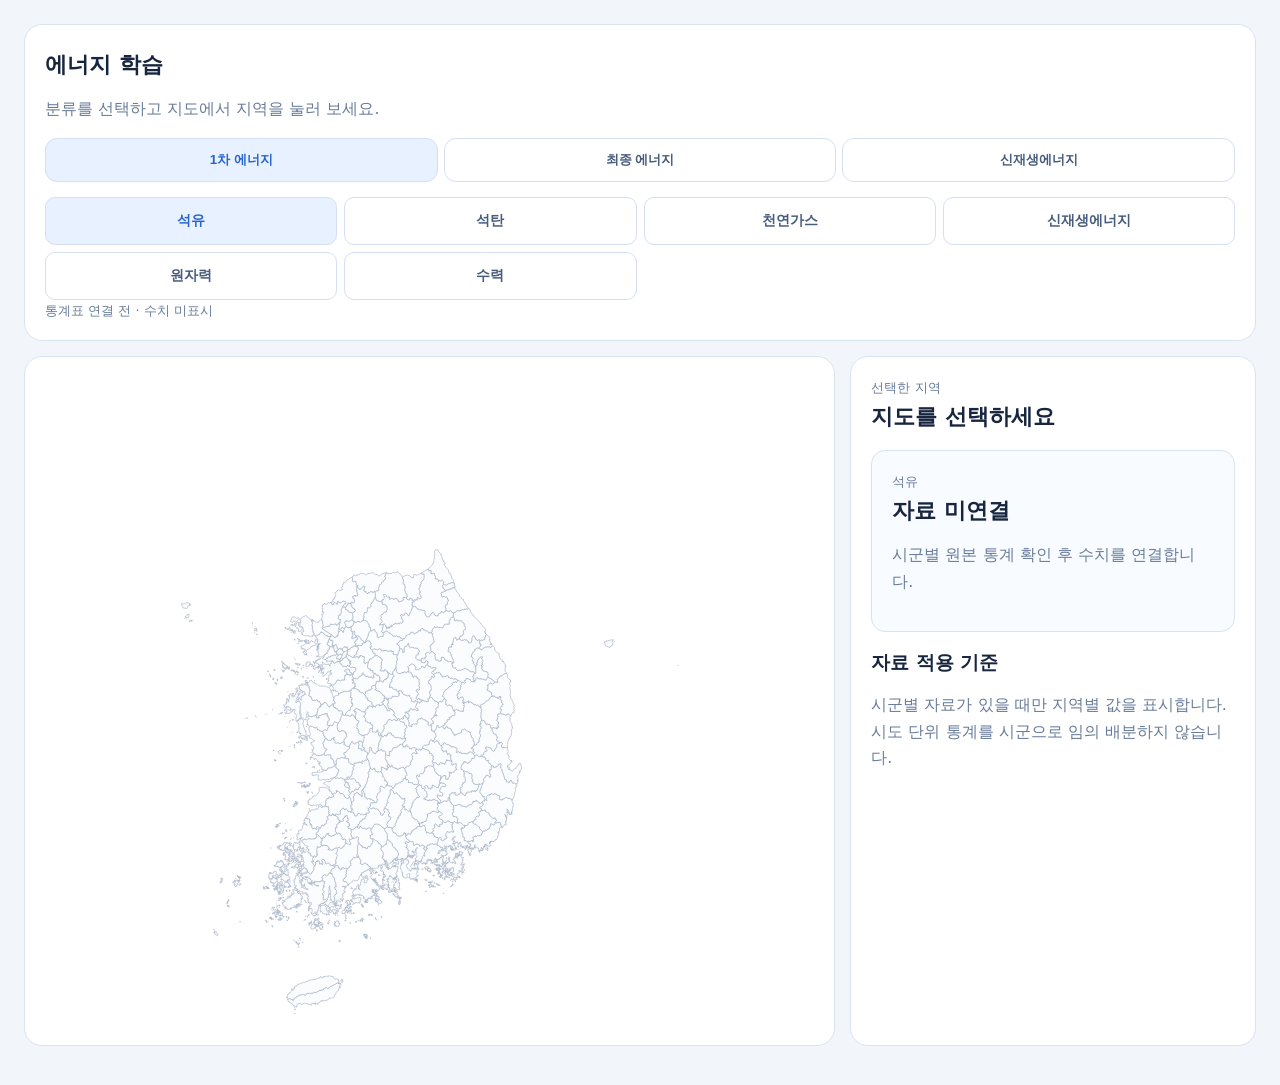
==== commit 88156993: "Refresh energy gesture script cache" ====
--- a/energy-integrated/index.html
+++ b/energy-integrated/index.html
@@ -158,4 +158,4 @@
 <path id="r157" data-id="r157" d="M301.6,453.4 L301.6,453.7 L301.2,453.9 L301.1,454.9 L301.8,455.2 L302.0,455.6 L301.4,457.1 L302.5,458.3 L302.9,460.4 L303.9,460.4 L304.3,460.1 L305.4,460.7 L305.1,461.6 L305.0,462.5 L304.4,463.7 L303.7,464.1 L303.2,463.9 L302.5,463.2 L301.4,463.6 L300.9,463.3 L301.0,462.3 L300.2,461.0 L299.7,459.1 L299.5,458.8 L298.8,459.0 L298.4,458.6 L298.1,456.9 L296.2,455.8 L294.9,452.6 L294.3,452.7 L293.2,451.6 L293.9,450.9 L294.4,451.0 L295.0,450.4 L296.5,450.1 L296.8,449.7 L297.1,449.0 L296.3,449.2 L296.1,449.0 L296.5,447.4 L296.5,446.6 L297.1,446.5 L297.3,445.6 L298.4,445.7 L298.8,446.3 L299.5,446.4 L300.7,445.6 L300.7,446.1 L300.3,446.9 L300.5,448.4 L301.5,448.1 L301.7,447.5 L302.6,447.0 L302.8,446.9 L302.9,447.4 L301.9,449.9 L302.1,450.7 L302.7,451.1 L302.4,451.6 L303.2,452.5 L302.5,453.3 L301.6,453.4 Z"></path>
 <path id="r158" data-id="r158" d="M289.2,455.1 L288.8,455.6 L288.0,455.3 L287.1,456.1 L285.9,456.0 L284.9,457.3 L284.8,458.5 L284.4,458.5 L283.8,458.0 L282.8,458.3 L282.6,457.8 L282.8,457.5 L282.0,457.5 L282.1,457.2 L281.4,455.8 L280.5,455.5 L280.2,454.8 L279.7,454.5 L279.9,453.6 L280.3,453.0 L280.3,452.6 L278.5,450.9 L277.0,450.5 L276.2,449.9 L276.0,449.1 L273.8,448.9 L274.0,448.2 L273.9,447.9 L274.2,447.1 L274.2,446.2 L274.0,445.9 L272.4,445.6 L271.8,445.7 L271.4,445.5 L271.2,445.1 L271.8,444.3 L271.4,442.5 L269.7,441.5 L270.5,440.4 L271.1,439.0 L270.3,437.4 L271.5,437.3 L272.2,436.7 L273.2,436.6 L274.8,435.7 L274.8,435.1 L275.4,434.6 L275.9,434.7 L276.2,435.2 L276.6,435.0 L277.8,435.1 L278.3,433.9 L278.8,433.8 L279.0,433.2 L280.0,433.2 L280.4,432.8 L279.6,431.7 L278.7,430.9 L279.6,429.3 L281.6,429.1 L282.3,428.5 L283.0,428.8 L284.1,427.7 L284.8,427.9 L284.7,428.9 L284.9,429.7 L284.8,430.3 L284.9,431.8 L285.2,432.0 L285.6,433.3 L285.1,433.5 L284.9,433.3 L284.5,433.7 L284.6,434.8 L285.0,435.1 L286.1,435.2 L286.4,436.1 L286.9,436.5 L287.5,436.5 L287.9,436.8 L288.3,436.3 L288.9,436.2 L290.8,437.1 L291.6,438.0 L292.1,439.4 L293.0,439.3 L294.0,440.2 L294.0,440.7 L294.8,441.0 L294.9,441.2 L294.6,441.5 L295.0,441.9 L295.0,442.4 L295.4,442.3 L295.7,442.8 L296.2,442.4 L296.5,443.3 L297.7,443.7 L297.7,444.4 L296.9,444.9 L297.1,445.1 L296.8,445.7 L297.1,446.5 L296.5,446.6 L296.5,447.4 L296.1,449.0 L296.3,449.2 L297.1,449.0 L296.8,449.7 L296.5,450.1 L295.0,450.4 L294.4,451.0 L293.9,450.9 L293.2,451.6 L294.3,452.7 L294.9,452.6 L295.8,454.9 L292.6,456.0 L290.8,456.2 L289.8,456.7 L290.5,456.1 L290.7,455.5 L289.9,454.9 L289.2,455.1 Z"></path>
 <path id="r159" data-id="r159" d="M287.0,490.6 L286.4,491.4 L286.3,492.8 L285.2,493.5 L284.3,493.5 L283.3,492.7 L282.5,492.9 L280.4,492.9 L280.2,491.2 L280.6,489.6 L279.8,488.6 L281.0,488.2 L281.0,486.5 L280.5,485.7 L279.9,485.2 L281.0,484.8 L280.7,483.3 L280.3,482.8 L279.4,483.0 L278.6,482.7 L278.6,482.0 L278.2,481.8 L278.2,481.4 L277.6,480.7 L277.9,480.5 L278.0,479.7 L276.4,480.4 L274.8,480.1 L274.3,480.3 L274.1,479.4 L273.2,478.6 L272.8,478.0 L271.0,477.6 L270.8,478.0 L270.6,477.5 L271.0,477.1 L271.4,475.8 L270.8,475.1 L270.8,474.1 L269.8,472.9 L269.9,471.7 L269.6,471.6 L268.9,471.9 L268.5,471.4 L269.4,469.6 L270.2,469.5 L270.8,468.9 L271.4,466.4 L271.0,465.9 L269.9,465.7 L269.3,465.3 L269.9,464.5 L270.4,464.5 L271.4,463.6 L271.3,462.9 L271.6,461.5 L272.3,461.3 L273.4,460.2 L274.2,460.8 L274.4,460.7 L274.6,459.8 L274.3,459.8 L274.2,459.0 L273.9,458.7 L274.1,458.1 L275.7,457.6 L276.3,457.1 L277.3,457.0 L277.5,457.4 L279.0,457.2 L279.1,458.0 L279.5,458.0 L279.9,458.7 L280.6,458.9 L280.7,458.3 L281.2,458.0 L281.3,457.5 L282.5,457.4 L282.8,457.5 L282.6,457.8 L282.8,458.3 L283.9,458.0 L284.6,458.6 L284.9,458.4 L285.1,457.1 L285.9,456.0 L287.1,456.1 L288.0,455.3 L288.8,455.6 L289.7,454.9 L290.3,455.0 L290.7,455.5 L290.6,456.0 L289.8,456.7 L290.8,456.2 L292.6,456.0 L295.8,454.9 L296.2,455.8 L298.1,456.9 L298.4,458.6 L298.8,459.0 L299.5,458.8 L299.7,459.1 L300.2,461.0 L301.0,462.3 L300.9,463.3 L301.4,463.6 L302.5,463.2 L303.2,463.9 L304.0,464.0 L304.4,463.7 L305.0,462.5 L305.1,461.6 L305.4,460.7 L306.1,461.6 L306.7,462.0 L307.4,461.8 L307.9,462.7 L308.9,463.1 L308.9,463.8 L310.0,464.8 L310.0,465.4 L310.9,466.2 L311.4,466.2 L311.0,467.2 L309.9,468.0 L309.8,468.3 L310.0,468.8 L309.8,468.8 L309.8,469.2 L309.5,469.5 L310.0,470.0 L310.9,469.9 L311.0,470.6 L311.9,471.3 L312.4,471.3 L312.7,472.6 L313.3,472.8 L313.5,473.4 L314.3,473.9 L315.0,474.8 L315.3,475.5 L315.2,476.7 L313.0,477.6 L312.6,476.9 L312.2,476.8 L312.2,476.0 L311.4,475.7 L310.0,475.7 L309.6,476.4 L308.2,477.3 L306.9,476.9 L306.7,476.4 L305.8,476.2 L305.4,475.6 L304.3,475.9 L304.1,475.4 L303.6,475.2 L302.6,475.9 L302.1,476.7 L302.3,477.2 L302.1,477.5 L300.9,478.5 L300.3,479.4 L300.8,480.7 L300.3,481.6 L299.1,482.0 L298.3,482.6 L297.4,482.7 L297.3,483.2 L296.4,483.5 L295.9,484.1 L296.6,485.7 L296.3,487.7 L296.9,488.8 L296.0,489.5 L295.0,491.0 L294.8,492.6 L294.0,493.6 L294.0,493.9 L291.6,495.1 L290.6,499.0 L289.9,498.4 L288.7,495.6 L288.9,494.6 L289.9,493.6 L289.9,493.1 L289.6,492.9 L288.5,493.0 L287.7,492.6 L288.2,490.3 L287.0,490.6 Z"></path>
-<path id="r160" data-id="r160" d="M327.4,441.6 L325.9,441.9 L325.8,441.3 L324.3,441.2 L323.9,440.8 L323.7,440.1 L321.9,439.3 L321.8,438.8 L322.3,437.5 L321.1,436.9 L321.3,436.1 L320.7,436.0 L320.3,435.7 L319.9,436.0 L319.2,436.1 L318.8,435.4 L318.1,435.2 L317.8,435.3 L317.5,436.1 L317.1,436.4 L315.6,436.9 L315.3,436.3 L314.6,435.6 L314.8,435.3 L314.7,435.1 L313.2,433.6 L312.5,433.8 L312.7,434.6 L311.8,434.5 L311.3,433.8 L310.2,433.9 L309.8,433.5 L309.2,432.8 L309.1,432.3 L308.2,432.0 L308.3,431.6 L307.5,431.2 L307.3,430.7 L306.3,430.7 L305.8,430.4 L305.0,431.6 L304.0,431.0 L304.3,430.6 L304.3,429.3 L304.5,428.9 L304.8,428.6 L305.4,428.7 L304.6,427.8 L304.5,427.2 L305.3,426.3 L305.2,425.4 L306.0,424.9 L306.0,424.3 L306.4,423.8 L307.3,423.5 L307.6,423.0 L307.8,422.3 L307.2,419.8 L308.0,419.5 L308.6,418.2 L308.5,417.5 L308.9,416.9 L310.7,416.0 L310.8,415.6 L310.8,414.8 L309.8,414.1 L309.5,413.1 L308.3,412.6 L308.2,411.5 L309.1,410.7 L309.1,409.4 L310.1,407.8 L310.4,407.5 L311.2,407.6 L311.4,406.6 L311.8,406.0 L312.1,404.6 L313.1,403.6 L312.9,404.4 L314.0,408.8 L315.1,410.5 L316.5,411.3 L317.2,412.1 L319.7,411.8 L320.8,411.1 L322.9,411.0 L323.3,410.1 L323.5,410.7 L324.0,410.8 L324.1,410.1 L324.9,409.8 L326.4,410.2 L327.2,410.7 L327.6,411.4 L328.5,409.4 L329.1,409.2 L329.9,409.8 L332.9,410.0 L334.2,410.7 L334.5,411.6 L334.4,412.3 L335.0,412.4 L335.5,413.5 L335.9,413.6 L335.8,415.9 L337.0,416.2 L337.5,417.5 L338.3,417.5 L338.2,416.8 L338.4,416.1 L339.2,415.4 L340.8,415.9 L341.6,415.5 L341.8,416.3 L341.6,416.8 L342.3,417.6 L343.2,417.7 L342.8,418.6 L344.4,419.2 L345.3,420.2 L345.0,420.7 L345.3,421.5 L344.9,423.3 L345.2,423.8 L345.2,424.5 L345.6,425.4 L345.4,425.7 L345.6,426.3 L345.3,426.7 L345.7,427.0 L345.4,427.7 L344.5,428.4 L344.4,428.7 L345.2,429.5 L345.2,430.1 L345.8,430.3 L345.4,432.8 L345.6,434.6 L345.0,434.8 L343.2,434.0 L341.3,434.7 L341.2,436.2 L342.8,437.1 L343.1,438.4 L344.1,439.4 L343.7,439.8 L343.5,441.5 L342.5,442.9 L342.1,444.1 L341.6,444.3 L341.4,445.0 L340.9,445.5 L340.7,446.0 L341.1,446.7 L342.7,447.4 L343.0,448.1 L343.8,447.2 L345.5,446.4 L345.9,446.7 L346.2,448.3 L347.9,448.9 L349.3,448.5 L349.9,448.7 L349.8,449.4 L347.9,450.3 L347.3,451.8 L346.0,452.1 L346.0,452.9 L345.2,452.5 L345.2,452.0 L344.9,451.7 L343.6,450.6 L342.1,450.3 L341.7,449.9 L341.0,450.0 L340.5,449.5 L339.4,449.6 L339.4,450.8 L338.9,451.6 L338.3,451.7 L337.0,451.0 L335.5,450.7 L335.5,449.8 L334.6,449.5 L334.5,449.2 L335.0,448.1 L334.1,446.5 L334.3,445.4 L333.5,445.0 L332.5,444.0 L331.9,443.8 L332.5,442.3 L331.1,442.1 L329.3,442.9 L328.9,442.4 L327.9,442.1 L327.4,441.6 Z"></path></g></svg></section><aside class="panel"><small>선택한 지역</small><h2 id="region">지도를 선택하세요</h2><p id="province"></p><div class="result"><small id="label">1차 에너지 공급</small><h2 id="value">자료 미연결</h2><p id="detail">시군별 원본 통계 확인 후 수치를 연결합니다.</p></div><h3>자료 적용 기준</h3><p>시군별 자료가 있을 때만 지역별 값을 표시합니다. 시도 단위 통계를 시군으로 임의 배분하지 않습니다.</p></aside></div></main><script src="./energy.js"></script></body></html>+<path id="r160" data-id="r160" d="M327.4,441.6 L325.9,441.9 L325.8,441.3 L324.3,441.2 L323.9,440.8 L323.7,440.1 L321.9,439.3 L321.8,438.8 L322.3,437.5 L321.1,436.9 L321.3,436.1 L320.7,436.0 L320.3,435.7 L319.9,436.0 L319.2,436.1 L318.8,435.4 L318.1,435.2 L317.8,435.3 L317.5,436.1 L317.1,436.4 L315.6,436.9 L315.3,436.3 L314.6,435.6 L314.8,435.3 L314.7,435.1 L313.2,433.6 L312.5,433.8 L312.7,434.6 L311.8,434.5 L311.3,433.8 L310.2,433.9 L309.8,433.5 L309.2,432.8 L309.1,432.3 L308.2,432.0 L308.3,431.6 L307.5,431.2 L307.3,430.7 L306.3,430.7 L305.8,430.4 L305.0,431.6 L304.0,431.0 L304.3,430.6 L304.3,429.3 L304.5,428.9 L304.8,428.6 L305.4,428.7 L304.6,427.8 L304.5,427.2 L305.3,426.3 L305.2,425.4 L306.0,424.9 L306.0,424.3 L306.4,423.8 L307.3,423.5 L307.6,423.0 L307.8,422.3 L307.2,419.8 L308.0,419.5 L308.6,418.2 L308.5,417.5 L308.9,416.9 L310.7,416.0 L310.8,415.6 L310.8,414.8 L309.8,414.1 L309.5,413.1 L308.3,412.6 L308.2,411.5 L309.1,410.7 L309.1,409.4 L310.1,407.8 L310.4,407.5 L311.2,407.6 L311.4,406.6 L311.8,406.0 L312.1,404.6 L313.1,403.6 L312.9,404.4 L314.0,408.8 L315.1,410.5 L316.5,411.3 L317.2,412.1 L319.7,411.8 L320.8,411.1 L322.9,411.0 L323.3,410.1 L323.5,410.7 L324.0,410.8 L324.1,410.1 L324.9,409.8 L326.4,410.2 L327.2,410.7 L327.6,411.4 L328.5,409.4 L329.1,409.2 L329.9,409.8 L332.9,410.0 L334.2,410.7 L334.5,411.6 L334.4,412.3 L335.0,412.4 L335.5,413.5 L335.9,413.6 L335.8,415.9 L337.0,416.2 L337.5,417.5 L338.3,417.5 L338.2,416.8 L338.4,416.1 L339.2,415.4 L340.8,415.9 L341.6,415.5 L341.8,416.3 L341.6,416.8 L342.3,417.6 L343.2,417.7 L342.8,418.6 L344.4,419.2 L345.3,420.2 L345.0,420.7 L345.3,421.5 L344.9,423.3 L345.2,423.8 L345.2,424.5 L345.6,425.4 L345.4,425.7 L345.6,426.3 L345.3,426.7 L345.7,427.0 L345.4,427.7 L344.5,428.4 L344.4,428.7 L345.2,429.5 L345.2,430.1 L345.8,430.3 L345.4,432.8 L345.6,434.6 L345.0,434.8 L343.2,434.0 L341.3,434.7 L341.2,436.2 L342.8,437.1 L343.1,438.4 L344.1,439.4 L343.7,439.8 L343.5,441.5 L342.5,442.9 L342.1,444.1 L341.6,444.3 L341.4,445.0 L340.9,445.5 L340.7,446.0 L341.1,446.7 L342.7,447.4 L343.0,448.1 L343.8,447.2 L345.5,446.4 L345.9,446.7 L346.2,448.3 L347.9,448.9 L349.3,448.5 L349.9,448.7 L349.8,449.4 L347.9,450.3 L347.3,451.8 L346.0,452.1 L346.0,452.9 L345.2,452.5 L345.2,452.0 L344.9,451.7 L343.6,450.6 L342.1,450.3 L341.7,449.9 L341.0,450.0 L340.5,449.5 L339.4,449.6 L339.4,450.8 L338.9,451.6 L338.3,451.7 L337.0,451.0 L335.5,450.7 L335.5,449.8 L334.6,449.5 L334.5,449.2 L335.0,448.1 L334.1,446.5 L334.3,445.4 L333.5,445.0 L332.5,444.0 L331.9,443.8 L332.5,442.3 L331.1,442.1 L329.3,442.9 L328.9,442.4 L327.9,442.1 L327.4,441.6 Z"></path></g></svg></section><aside class="panel"><small>선택한 지역</small><h2 id="region">지도를 선택하세요</h2><p id="province"></p><div class="result"><small id="label">1차 에너지 공급</small><h2 id="value">자료 미연결</h2><p id="detail">시군별 원본 통계 확인 후 수치를 연결합니다.</p></div><h3>자료 적용 기준</h3><p>시군별 자료가 있을 때만 지역별 값을 표시합니다. 시도 단위 통계를 시군으로 임의 배분하지 않습니다.</p></aside></div></main><script src="./energy.js?v=shared-gestures-20261026"></script></body></html>
--- a/energy-integrated/energy.css
+++ b/energy-integrated/energy.css
@@ -0,0 +1,15 @@
+:root{font-family:system-ui,-apple-system,"Noto Sans KR",sans-serif;color:#17253f;background:#f2f5fa}*{box-sizing:border-box}body{margin:0}main{max-width:1450px;margin:auto;padding:24px}header{display:flex;justify-content:space-between;gap:12px;align-items:center;margin-bottom:18px}h1{font-size:32px;margin:6px 0}h2{margin:5px 0 12px;font-size:22px}h3{margin:6px 0 12px}.chip{background:#e5eeff;color:#2462ce;border-radius:15px;padding:8px 12px}small,p,#status{color:#697c9a}p{line-height:1.65}.panel{background:#fff;border:1px solid #d9e4f3;border-radius:18px;padding:20px;margin-bottom:15px}nav{display:flex;gap:6px;margin:15px 0;flex-wrap:wrap}button{border:1px solid #d4e0f1;border-radius:12px;padding:12px 18px;background:#fff;color:#465c7c;cursor:pointer;font-weight:700}button.active{background:#e8f1ff;color:#2865ce}select{padding:10px;border-radius:10px;border:1px solid #bdcde3;margin:0 12px}#status{font-size:13px}.layout{display:grid;grid-template-columns:minmax(0,2fr) minmax(280px,1fr);gap:15px}.map-panel{min-width:0}svg{display:block;width:100%;max-height:72vh;touch-action:pan-y}#mapg path{fill:#fbfcfe;fill-rule:evenodd;stroke:#9aa9bd;stroke-width:.58;vector-effect:non-scaling-stroke;cursor:pointer}@media(hover:hover) and (pointer:fine){#mapg path:not(.selected):hover{fill:#cddfff}}#mapg path.selected{fill:#3974f6;stroke:#9aa9bd;stroke-width:.58;outline:none}.result{border:1px solid #d6e3f4;border-radius:14px;background:#f8fbff;padding:20px;margin:18px 0}footer{padding:10px;color:#75839b}@media(max-width:770px){main{padding:10px}.layout{grid-template-columns:1fr}.panel{padding:14px}button{flex:1;padding:12px 7px;font-size:13px}header h1{font-size:26px}}
+#renewableTabs[hidden],#metricWrap[hidden]{display:none!important}.subtabs{display:flex;gap:6px;flex-wrap:wrap;margin:10px 0 0}.subtabs button{flex:1;min-width:68px;padding:10px 12px;border-radius:10px;font-size:14px}.map-panel{padding-top:20px}#energyMap path:focus{outline:none}
+
+#energySubtabs[hidden]{display:none!important}#energySubtabs button{flex:1 1 110px}#modes button{flex:1}#energyMap path:focus-visible{outline:none}
+
+/* Consistent fixed-width subtab grid, including incomplete last row. */
+#energySubtabs{display:grid;grid-template-columns:repeat(4,minmax(0,1fr));gap:7px}
+#energySubtabs button{width:100%;min-width:0;min-height:48px;flex:none;padding:9px 5px;white-space:nowrap}
+#energyMap{touch-action:none;user-select:none;-webkit-user-select:none}
+#energyMap path{touch-action:none}
+@media(max-width:550px){#energySubtabs{grid-template-columns:repeat(3,minmax(0,1fr))}}
+
+/* Prevent sticky iOS hover/previous selection colors. */
+#mapg path:not(.selected){fill:#fbfcfe!important}#mapg path.selected{fill:#3974f6!important;stroke:#9aa9bd!important;stroke-width:.58!important}
+@media(hover:none){#mapg path:hover:not(.selected){fill:#fbfcfe!important}}
